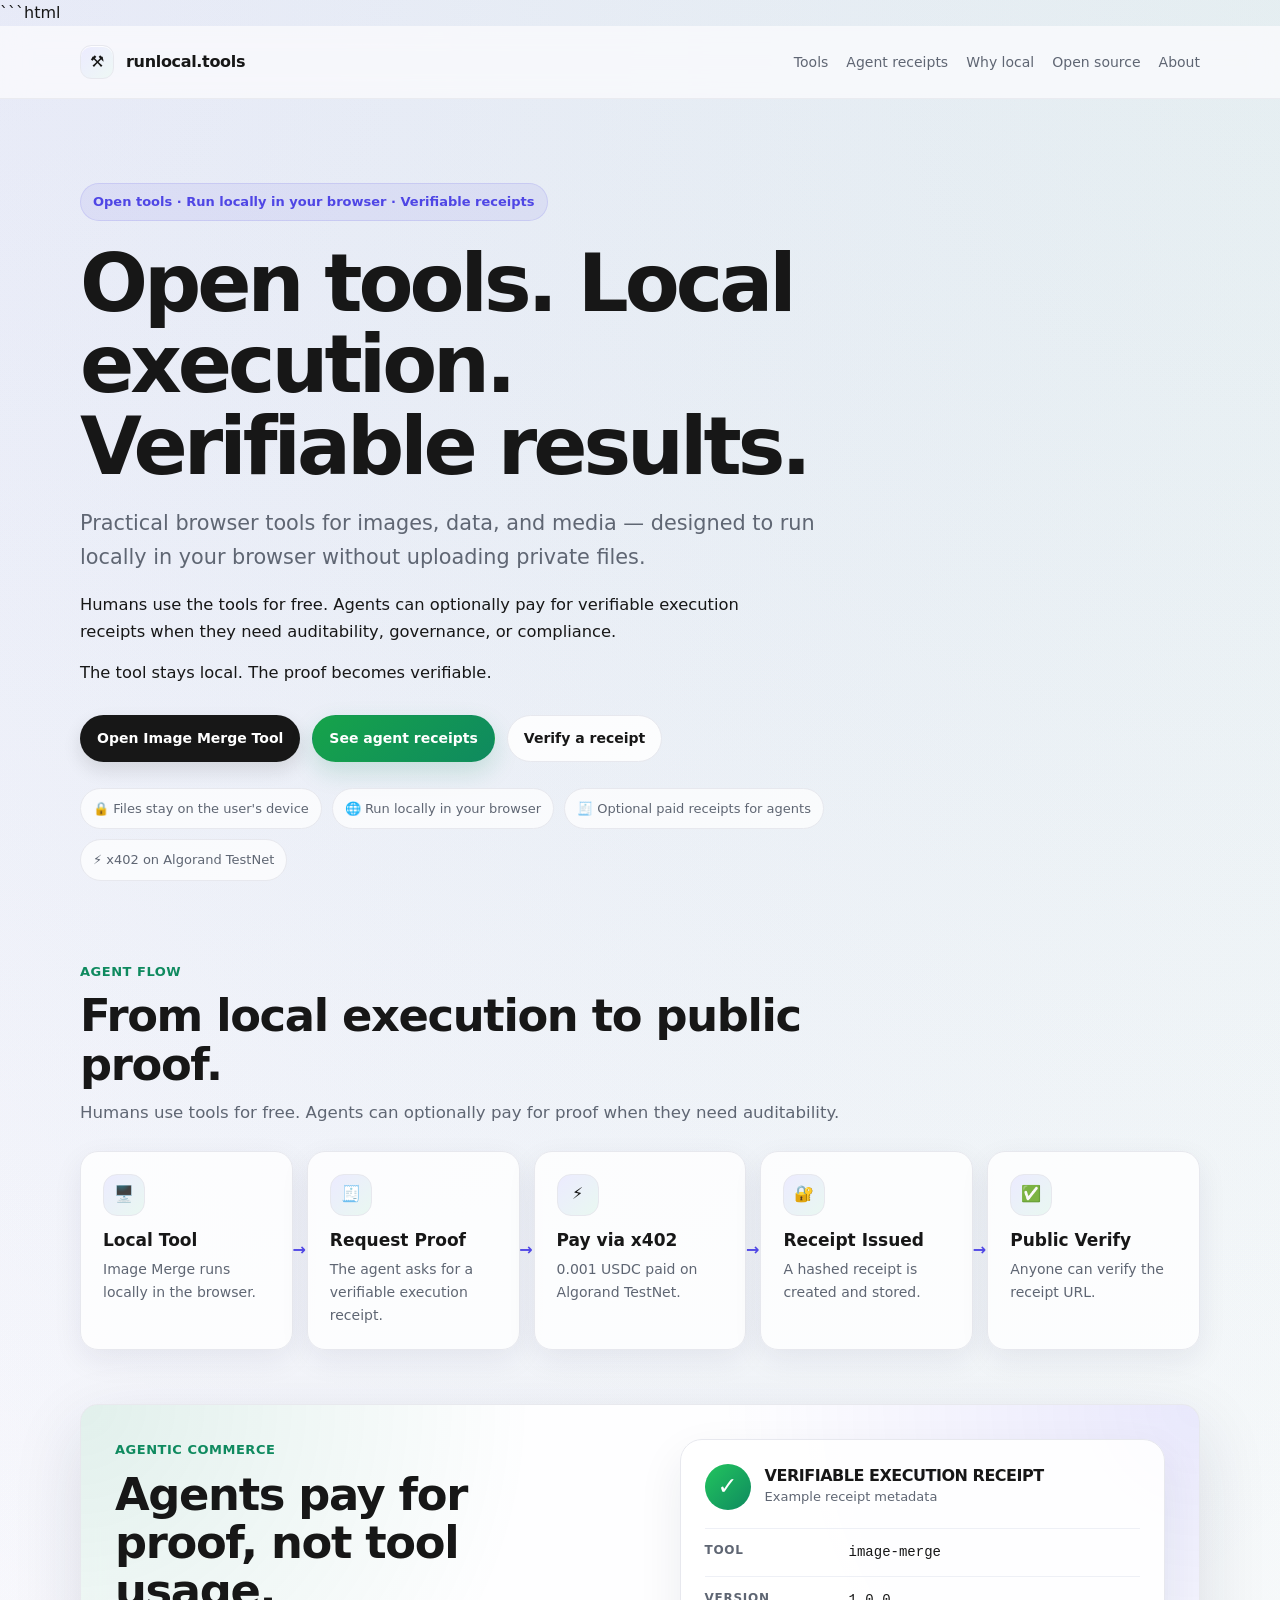
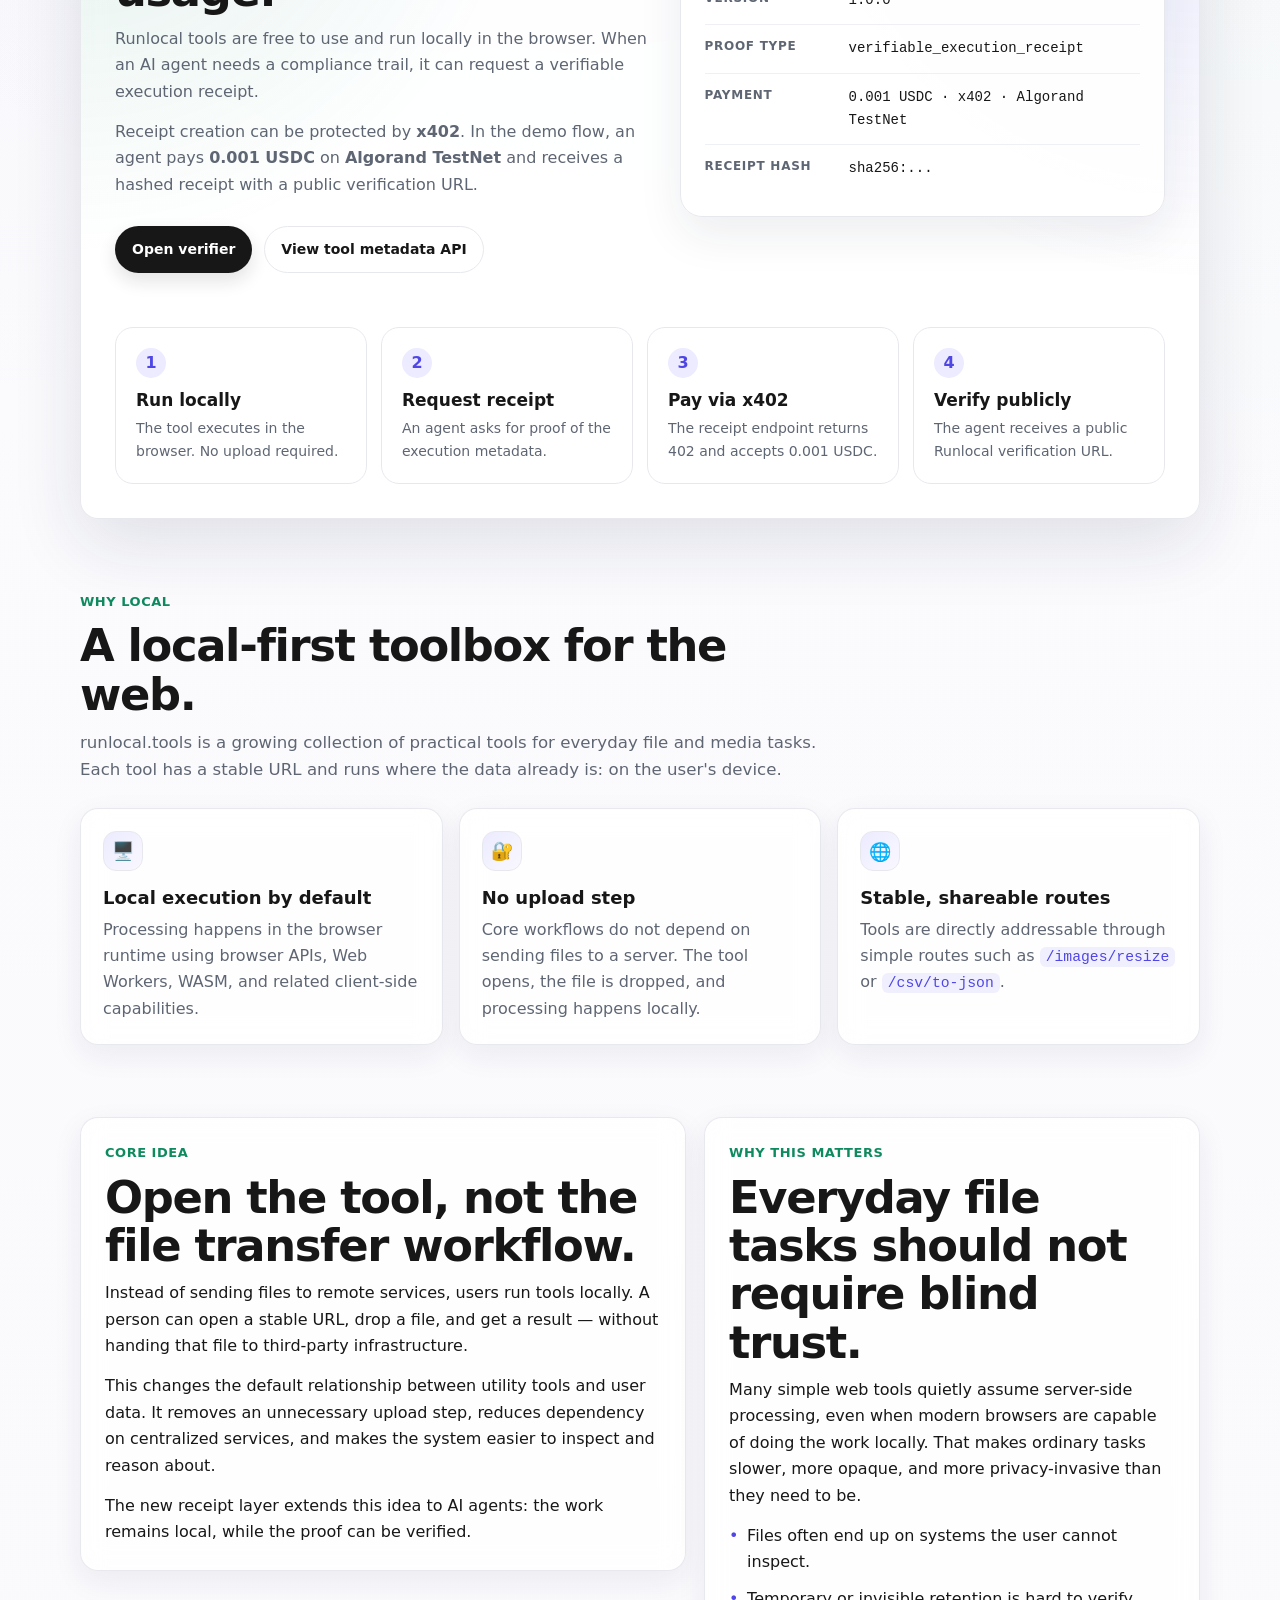
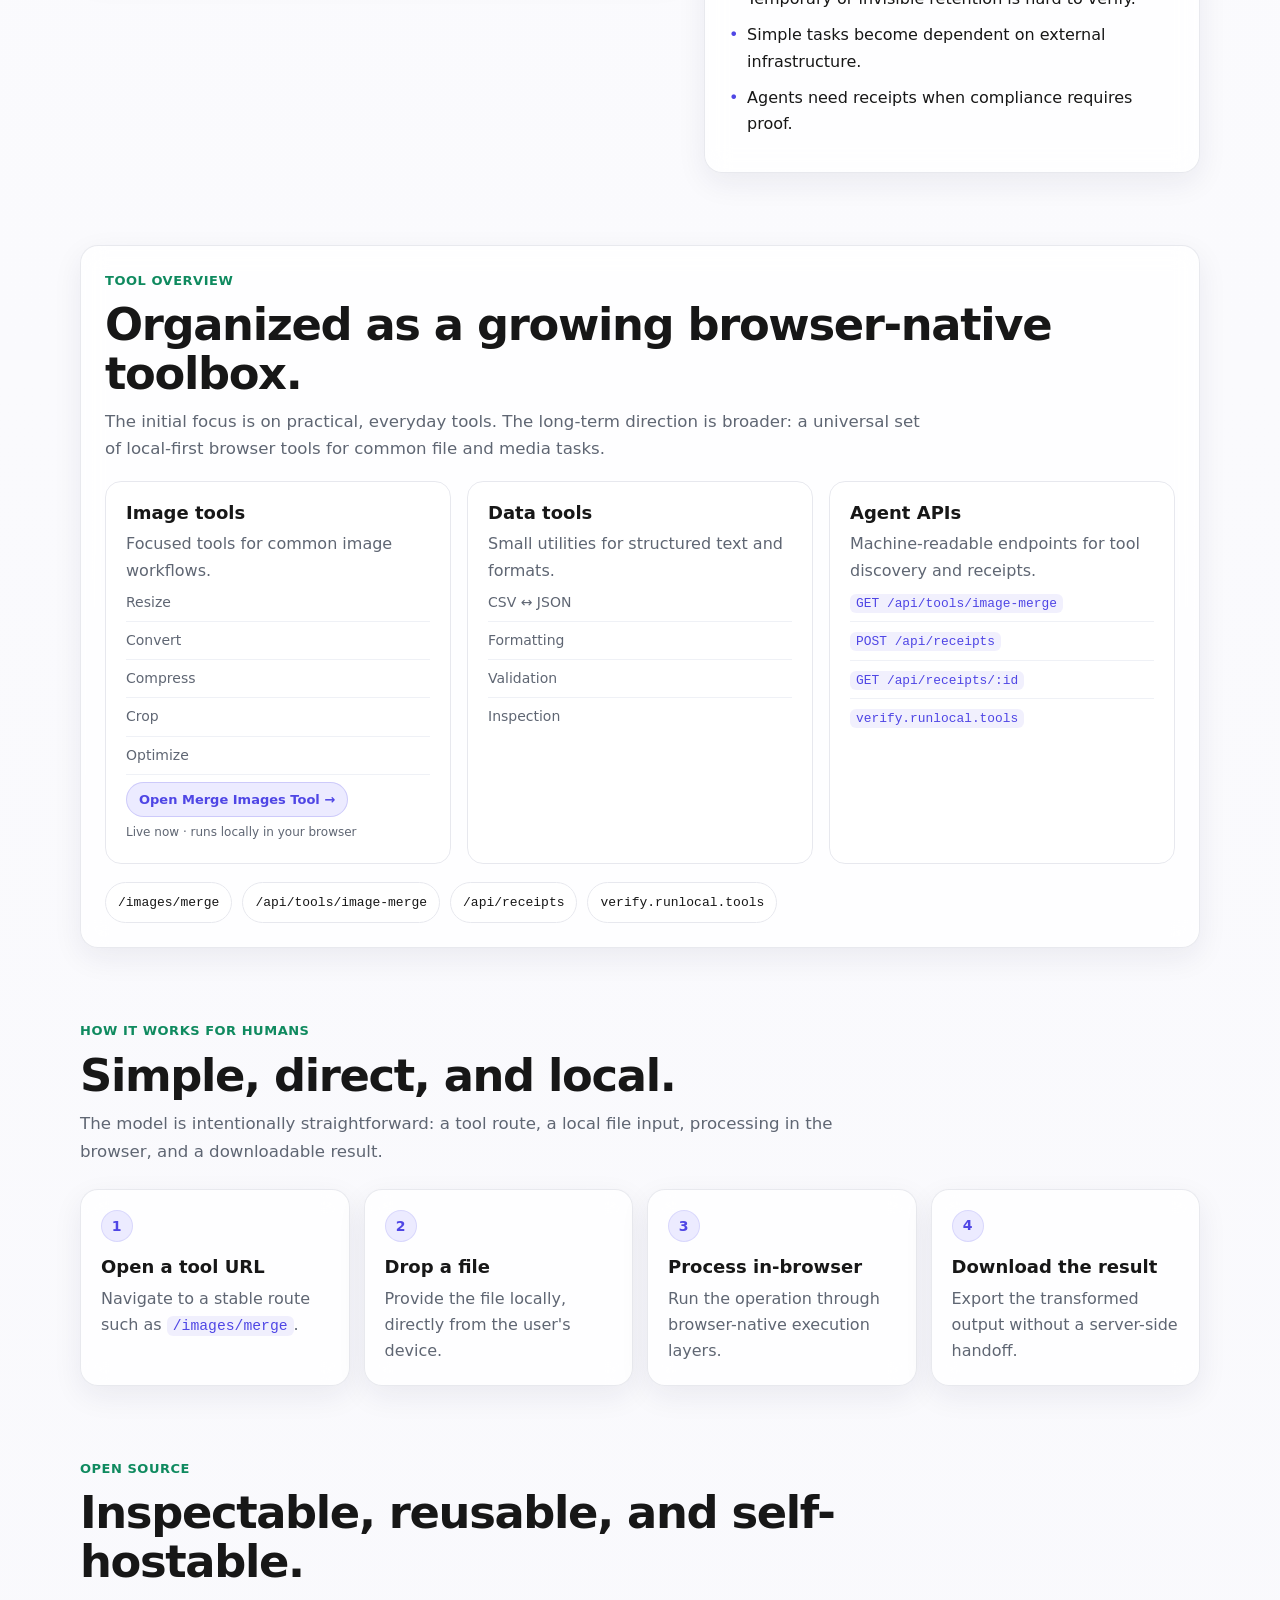
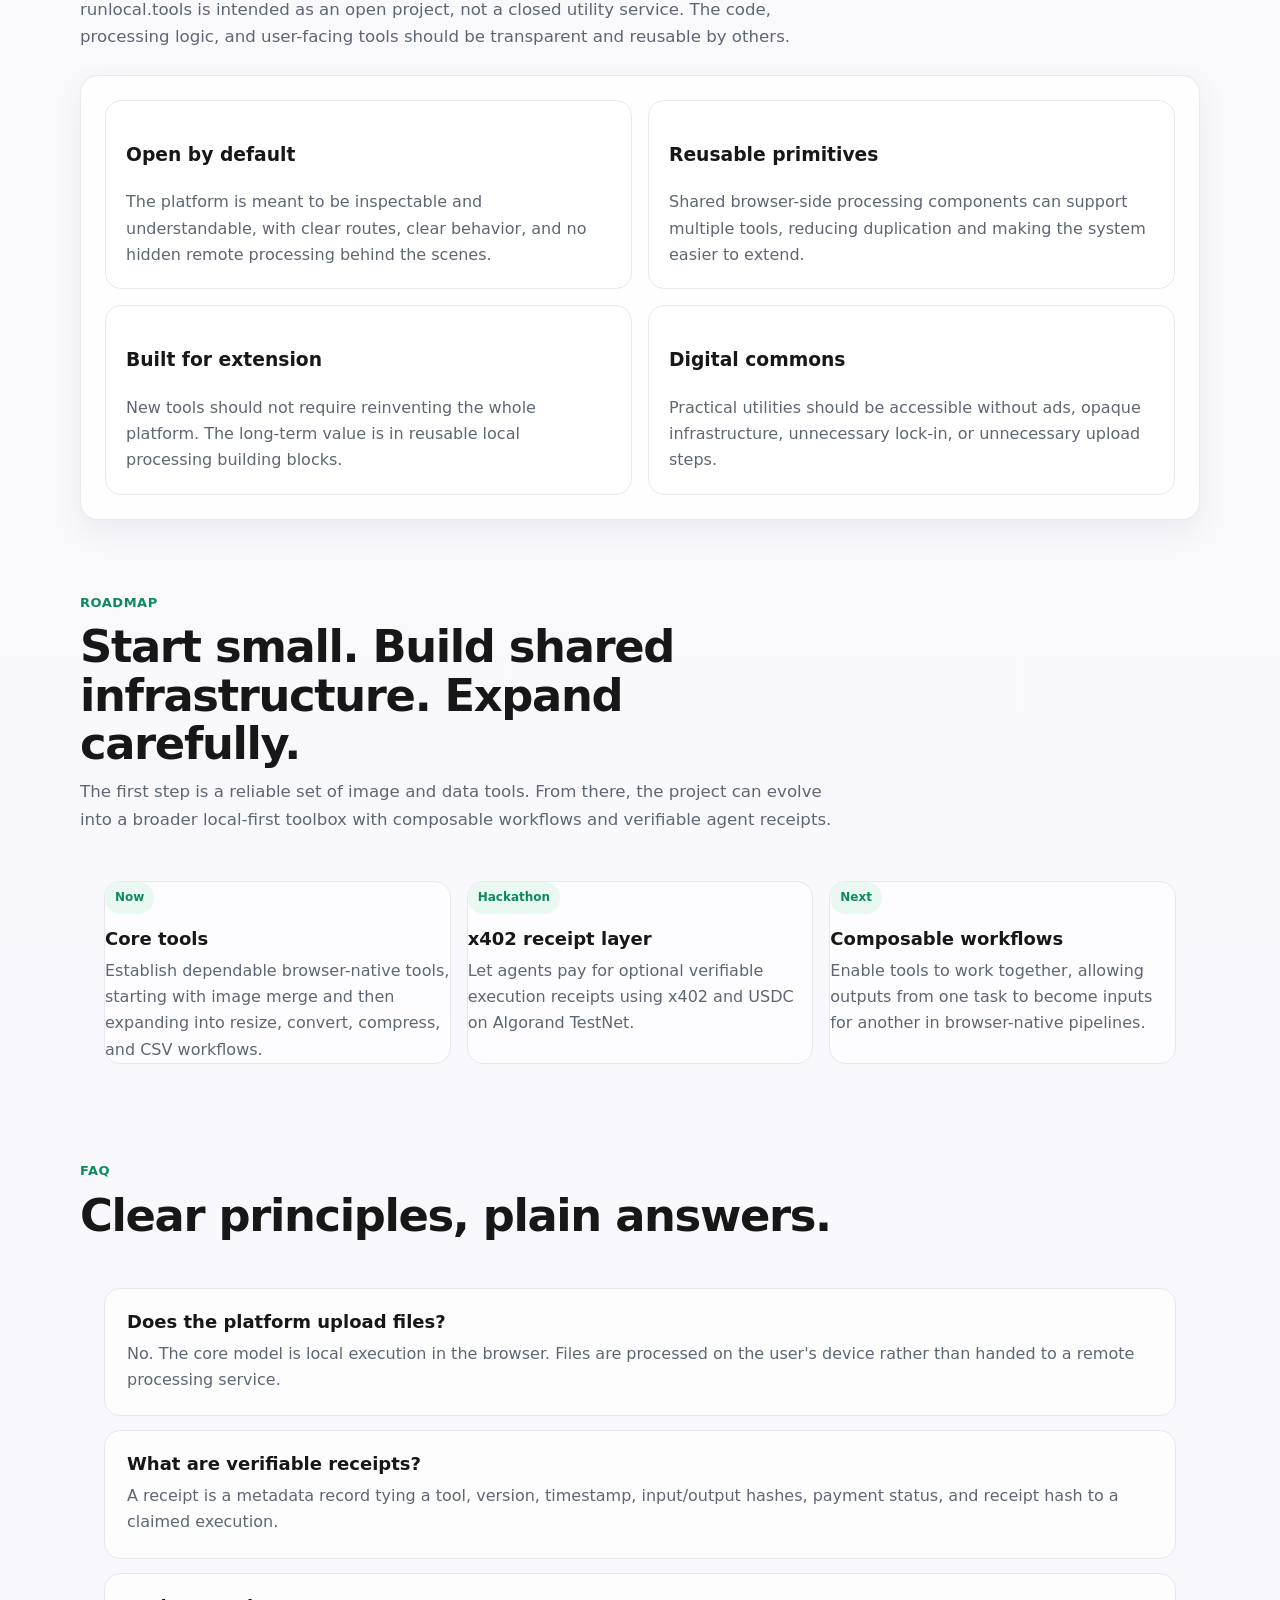
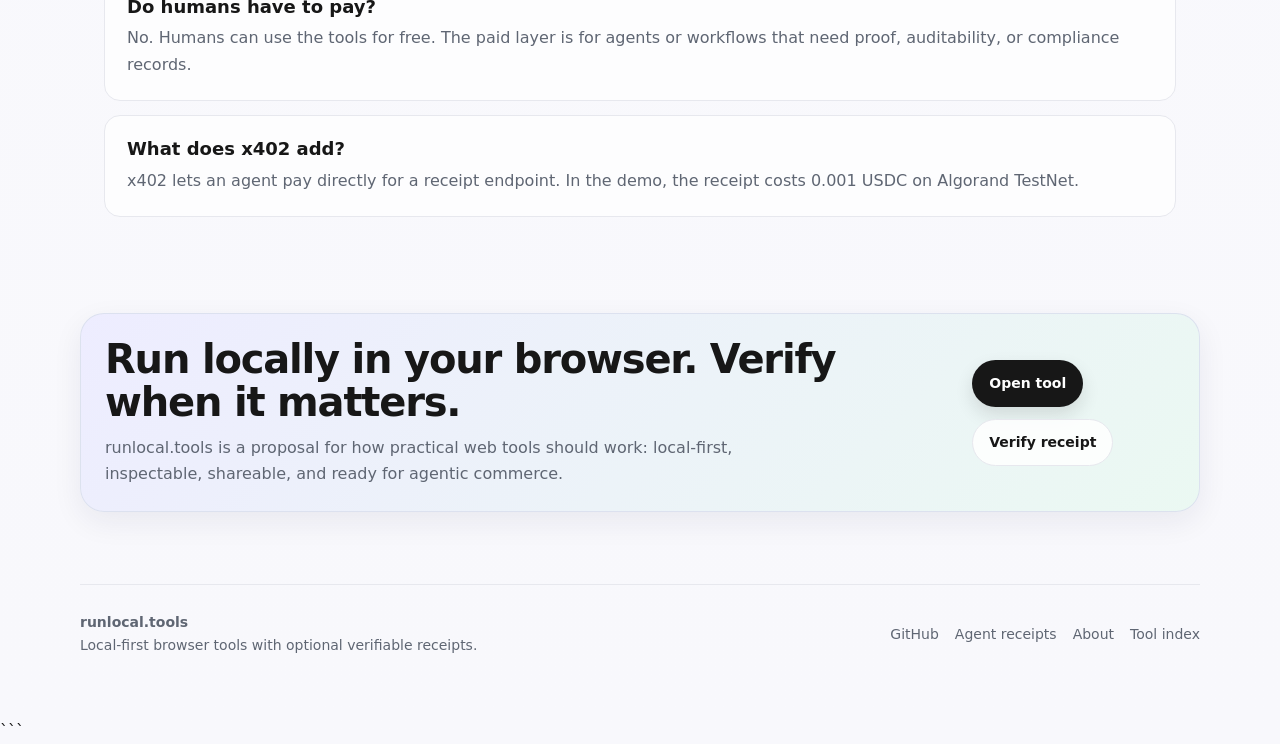
==== index.html @ 90552e76 "Add agent flow diagram" ====
```html
<!DOCTYPE html>
<html lang="en">
<head>
  <meta charset="UTF-8" />
  <meta name="viewport" content="width=device-width, initial-scale=1.0" />

  <title>runlocal.tools — Local tools. Verifiable receipts.</title>

  <meta
    name="description"
    content="runlocal.tools provides open-source browser tools that run locally, with optional verifiable execution receipts for AI agents powered by x402 on Algorand."
  />

  <style>
    :root {
      --bg-soft-2: #eef8f5;
      --surface: rgba(255, 255, 255, 0.82);
      --text: #171717;
      --muted: #5f6673;
      --line: #e7e8ee;
      --line-strong: #d9dce6;
      --accent: #4f46e5;
      --accent-soft: #ecebff;
      --accent-2: #0f8a5f;
      --accent-2-soft: #e9f8f1;
      --green: #16a34a;
      --green-soft: #ecfdf5;
      --purple: #5b3fd6;
      --purple-soft: #f3f0ff;
      --shadow: 0 10px 30px rgba(27, 35, 69, 0.07);
      --shadow-strong: 0 24px 70px rgba(27, 35, 69, 0.12);
      --radius: 18px;
      --max: 1120px;
      --content: 760px;
    }

    * {
      box-sizing: border-box;
    }

    html {
      scroll-behavior: smooth;
    }

    body {
      margin: 0;
      font-family: Inter, system-ui, -apple-system, BlinkMacSystemFont, "Segoe UI", sans-serif;
      color: var(--text);
      background:
        radial-gradient(circle at top left, rgba(79, 70, 229, 0.08), transparent 28%),
        radial-gradient(circle at top right, rgba(15, 138, 95, 0.08), transparent 30%),
        linear-gradient(180deg, #fcfcfe 0%, #f8f8fc 100%);
      line-height: 1.65;
      -webkit-font-smoothing: antialiased;
      text-rendering: optimizeLegibility;
    }

    a {
      color: inherit;
    }

    img {
      max-width: 100%;
      display: block;
    }

    code {
      font-family: ui-monospace, SFMono-Regular, Menlo, Consolas, monospace;
      background: rgba(79, 70, 229, 0.08);
      color: var(--accent);
      border-radius: 6px;
      padding: 2px 6px;
      font-size: 0.92em;
    }

    .container {
      width: min(calc(100% - 40px), var(--max));
      margin: 0 auto;
    }

    .content-width {
      width: min(100%, var(--content));
    }

    .site-header {
      position: sticky;
      top: 0;
      z-index: 50;
      backdrop-filter: blur(14px);
      background: rgba(251, 251, 253, 0.8);
      border-bottom: 1px solid rgba(231, 232, 238, 0.85);
    }

    .header-inner {
      min-height: 72px;
      display: flex;
      align-items: center;
      justify-content: space-between;
      gap: 24px;
    }

    .brand {
      display: inline-flex;
      align-items: center;
      gap: 12px;
      text-decoration: none;
      font-weight: 700;
      letter-spacing: -0.02em;
    }

    .brand-mark {
      width: 34px;
      height: 34px;
      border-radius: 11px;
      background: linear-gradient(135deg, var(--accent-soft), var(--bg-soft-2));
      border: 1px solid var(--line);
      box-shadow: inset 0 1px 0 rgba(255,255,255,0.9);
      display: grid;
      place-items: center;
      font-size: 16px;
    }

    .nav {
      display: flex;
      align-items: center;
      gap: 22px;
    }

    .nav-links {
      display: flex;
      align-items: center;
      gap: 18px;
    }

    .nav-links a {
      color: var(--muted);
      text-decoration: none;
      font-size: 14px;
      transition: color 0.2s ease;
    }

    .nav-links a:hover,
    .nav-links a:focus-visible {
      color: var(--text);
    }

    .button {
      appearance: none;
      border: 1px solid transparent;
      background: transparent;
      color: var(--text);
      border-radius: 999px;
      padding: 11px 16px;
      font: inherit;
      font-size: 14px;
      font-weight: 600;
      text-decoration: none;
      display: inline-flex;
      align-items: center;
      justify-content: center;
      gap: 8px;
      transition:
        transform 0.18s ease,
        background-color 0.18s ease,
        border-color 0.18s ease,
        color 0.18s ease,
        box-shadow 0.18s ease;
      cursor: pointer;
      white-space: nowrap;
    }

    .button:hover,
    .button:focus-visible {
      transform: translateY(-1px);
    }

    .button-primary {
      background: var(--text);
      color: white;
      box-shadow: 0 8px 18px rgba(23, 23, 23, 0.12);
    }

    .button-primary:hover,
    .button-primary:focus-visible {
      background: #262626;
    }

    .button-secondary {
      background: rgba(255,255,255,0.86);
      border-color: var(--line);
      color: var(--text);
    }

    .button-secondary:hover,
    .button-secondary:focus-visible {
      background: white;
      border-color: var(--line-strong);
    }

    .button-accent {
      background: linear-gradient(135deg, var(--green), var(--accent-2));
      color: white;
      box-shadow: 0 10px 24px rgba(15, 138, 95, 0.18);
    }

    .hero {
      padding: 84px 0 44px;
    }

    .eyebrow {
      display: inline-flex;
      align-items: center;
      gap: 8px;
      font-size: 13px;
      font-weight: 600;
      color: var(--accent);
      background: rgba(79, 70, 229, 0.08);
      border: 1px solid rgba(79, 70, 229, 0.12);
      border-radius: 999px;
      padding: 7px 12px;
      margin-bottom: 22px;
    }

    h1 {
      margin: 0 0 18px;
      font-size: clamp(2.7rem, 7vw, 5rem);
      line-height: 1.02;
      letter-spacing: -0.05em;
      max-width: 14ch;
    }

    .hero-lead {
      font-size: clamp(1.05rem, 2.2vw, 1.3rem);
      color: var(--muted);
      max-width: 48rem;
      margin: 0 0 18px;
    }

    .hero-copy {
      font-size: 1.02rem;
      color: var(--text);
      max-width: 44rem;
      margin: 0 0 14px;
    }

    .hero-actions {
      display: flex;
      flex-wrap: wrap;
      gap: 12px;
      margin-top: 28px;
      margin-bottom: 26px;
    }

    .hero-meta {
      display: flex;
      flex-wrap: wrap;
      gap: 10px;
      margin-top: 6px;
    }

    .chip {
      display: inline-flex;
      align-items: center;
      gap: 8px;
      border-radius: 999px;
      border: 1px solid var(--line);
      background: rgba(255,255,255,0.72);
      padding: 9px 12px;
      font-size: 13px;
      color: var(--muted);
    }

    .card {
      border: 1px solid rgba(231, 232, 238, 0.95);
      background: var(--surface);
      backdrop-filter: blur(12px);
      border-radius: var(--radius);
      box-shadow: var(--shadow);
    }

    .section h2,
    .cta-panel h2 {
      letter-spacing: -0.03em;
    }

    .section {
      padding: 36px 0;
    }

    .section-header {
      margin-bottom: 24px;
    }

    .section-kicker {
      display: inline-block;
      font-size: 13px;
      font-weight: 700;
      letter-spacing: 0.04em;
      text-transform: uppercase;
      color: var(--accent-2);
      margin-bottom: 10px;
    }

    .section h2 {
      margin: 0 0 10px;
      font-size: clamp(2rem, 4vw, 2.8rem);
      line-height: 1.08;
    }

    .section-intro {
      margin: 0;
      max-width: 52rem;
      color: var(--muted);
      font-size: 1.04rem;
    }

    .agent-receipts {
      padding-top: 18px;
    }

    .agent-panel {
      padding: 34px;
      background:
        radial-gradient(circle at top left, rgba(15, 138, 95, 0.12), transparent 34%),
        radial-gradient(circle at top right, rgba(79, 70, 229, 0.12), transparent 36%),
        rgba(255,255,255,0.88);
      box-shadow: var(--shadow-strong);
      overflow: hidden;
    }

    .agent-top {
      display: grid;
      grid-template-columns: 1.05fr 0.95fr;
      gap: 28px;
      align-items: start;
    }

    .agent-copy h2 {
      max-width: 12ch;
    }

    .agent-copy p {
      color: var(--muted);
      max-width: 45rem;
      margin: 0 0 14px;
    }

    .proof-card {
      background: rgba(255,255,255,0.9);
      border: 1px solid var(--line);
      border-radius: 22px;
      padding: 24px;
      box-shadow: 0 18px 45px rgba(27,35,69,0.08);
    }

    .proof-status {
      display: flex;
      align-items: center;
      gap: 14px;
      margin-bottom: 18px;
    }

    .proof-check {
      width: 46px;
      height: 46px;
      border-radius: 999px;
      display: grid;
      place-items: center;
      background: linear-gradient(135deg, #22c55e, #0f8a5f);
      color: white;
      font-weight: 900;
      font-size: 24px;
    }

    .proof-title {
      font-weight: 800;
      letter-spacing: -0.03em;
      line-height: 1.15;
    }

    .proof-subtitle {
      color: var(--muted);
      font-size: 13px;
    }

    .proof-row {
      display: grid;
      grid-template-columns: 130px minmax(0, 1fr);
      gap: 14px;
      padding: 12px 0;
      border-top: 1px solid #eef0f6;
      font-size: 14px;
    }

    .proof-label {
      color: var(--muted);
      font-size: 12px;
      text-transform: uppercase;
      letter-spacing: 0.06em;
      font-weight: 800;
    }

    .proof-value {
      font-family: ui-monospace, SFMono-Regular, Menlo, Consolas, monospace;
      overflow-wrap: anywhere;
    }

    .agent-steps {
      display: grid;
      grid-template-columns: repeat(4, minmax(0, 1fr));
      gap: 14px;
      margin-top: 28px;
    }

    .agent-step {
      padding: 20px;
      border: 1px solid var(--line);
      border-radius: 18px;
      background: rgba(255,255,255,0.7);
    }

    .agent-step strong {
      display: inline-grid;
      place-items: center;
      width: 30px;
      height: 30px;
      border-radius: 999px;
      background: var(--accent-soft);
      color: var(--accent);
      margin-bottom: 12px;
    }

    .agent-step h3 {
      margin: 0 0 6px;
      font-size: 17px;
      line-height: 1.2;
    }

    .agent-step p {
      margin: 0;
      color: var(--muted);
      font-size: 14px;
    }

    .principles {
      display: grid;
      grid-template-columns: repeat(3, minmax(0, 1fr));
      gap: 16px;
      margin-top: 22px;
    }

    .principle {
      padding: 22px;
    }

    .principle-icon {
      width: 40px;
      height: 40px;
      border-radius: 13px;
      display: grid;
      place-items: center;
      margin-bottom: 16px;
      font-size: 18px;
      border: 1px solid var(--line);
      background: linear-gradient(135deg, var(--accent-soft), #f9f8ff);
    }

    .principle h3,
    .tool-category h3,
    .roadmap-card h3,
    .faq-item h3,
    .step h3 {
      margin: 0 0 8px;
      font-size: 18px;
      line-height: 1.2;
    }

    .principle p,
    .tool-category p,
    .roadmap-card p,
    .open-source-grid p,
    .faq-item p,
    .step p {
      margin: 0;
      color: var(--muted);
    }

    .two-col {
      display: grid;
      grid-template-columns: 1.1fr 0.9fr;
      gap: 18px;
      align-items: start;
    }

    .editorial-card,
    .tool-directory,
    .open-source-grid,
    .roadmap-grid,
    .faq-grid,
    .cta-panel {
      padding: 24px;
    }

    .editorial-card p:last-child,
    .faq-item p:last-child,
    .roadmap-card p:last-child {
      margin-bottom: 0;
    }

    .editorial-card p {
      margin-top: 0;
      margin-bottom: 14px;
    }

    .plain-list,
    .tool-list,
    .footer-links {
      list-style: none;
      padding: 0;
      margin: 0;
    }

    .plain-list li {
      position: relative;
      padding-left: 18px;
      margin-bottom: 10px;
      color: var(--text);
    }

    .plain-list li::before {
      content: "•";
      position: absolute;
      left: 0;
      color: var(--accent);
    }

    .tool-groups {
      display: grid;
      grid-template-columns: repeat(3, minmax(0, 1fr));
      gap: 16px;
      margin-top: 18px;
    }

    .tool-category {
      padding: 20px;
      border: 1px solid var(--line);
      border-radius: 16px;
      background: rgba(255,255,255,0.6);
    }

    .tool-list li {
      font-size: 14px;
      color: var(--muted);
      padding: 7px 0;
      border-bottom: 1px solid #eff1f6;
    }

    .tool-list-link-item {
      align-items: flex-start;
      display: flex;
      flex-direction: column;
      gap: 6px;
    }

    .tool-link {
      background: var(--accent-soft);
      border: 1px solid rgba(79, 70, 229, 0.2);
      border-radius: 999px;
      color: var(--accent);
      display: inline-flex;
      font-size: 13px;
      font-weight: 700;
      padding: 6px 12px;
      text-decoration: none;
      transition:
        background-color 0.18s ease,
        border-color 0.18s ease,
        transform 0.18s ease;
    }

    .tool-link:hover,
    .tool-link:focus-visible {
      background: #e2e0ff;
      border-color: rgba(79, 70, 229, 0.32);
      transform: translateY(-1px);
    }

    .tool-link-meta {
      color: var(--muted);
      font-size: 12px;
    }

    .tool-list li:last-child {
      border-bottom: 0;
      padding-bottom: 0;
    }

    .tool-route-strip {
      margin-top: 18px;
      display: flex;
      flex-wrap: wrap;
      gap: 10px;
    }

    .route-pill {
      border-radius: 999px;
      background: rgba(255,255,255,0.85);
      border: 1px solid var(--line);
      padding: 9px 12px;
      font-size: 13px;
      color: var(--text);
      font-family: ui-monospace, SFMono-Regular, Menlo, Consolas, monospace;
    }

    .steps {
      display: grid;
      grid-template-columns: repeat(4, minmax(0, 1fr));
      gap: 14px;
      margin-top: 18px;
    }

    .step {
      padding: 20px;
    }

    .step-number {
      width: 32px;
      height: 32px;
      border-radius: 999px;
      display: grid;
      place-items: center;
      font-weight: 700;
      font-size: 14px;
      margin-bottom: 14px;
      background: var(--accent-soft);
      color: var(--accent);
      border: 1px solid rgba(79, 70, 229, 0.12);
    }

    .open-source-grid {
      display: grid;
      grid-template-columns: repeat(2, minmax(0, 1fr));
      gap: 16px;
    }

    .open-source-block {
      border: 1px solid var(--line);
      border-radius: 16px;
      padding: 20px;
      background: rgba(255,255,255,0.7);
    }

    .roadmap-grid {
      display: grid;
      grid-template-columns: repeat(3, minmax(0, 1fr));
      gap: 16px;
    }

    .roadmap-card {
      border: 1px solid var(--line);
      border-radius: 16px;
      background: rgba(255,255,255,0.68);
    }

    .roadmap-tag {
      display: inline-block;
      font-size: 12px;
      font-weight: 700;
      color: var(--accent-2);
      background: var(--accent-2-soft);
      border-radius: 999px;
      padding: 6px 10px;
      margin-bottom: 14px;
    }

    .faq-grid {
      display: grid;
      gap: 14px;
    }

    .faq-item {
      border: 1px solid var(--line);
      border-radius: 16px;
      padding: 22px;
      background: rgba(255,255,255,0.72);
    }

    .cta-panel {
      display: flex;
      align-items: center;
      justify-content: space-between;
      gap: 24px;
      background:
        linear-gradient(135deg, rgba(236,235,255,0.92), rgba(233,248,241,0.92));
      border: 1px solid rgba(220, 225, 239, 0.95);
      border-radius: 24px;
      box-shadow: var(--shadow);
    }

    .cta-panel h2 {
      margin: 0 0 10px;
      font-size: clamp(1.8rem, 4vw, 2.5rem);
      line-height: 1.08;
    }

    .cta-panel p {
      margin: 0;
      color: var(--muted);
      max-width: 42rem;
    }

    .site-footer {
      padding: 36px 0 60px;
      color: var(--muted);
    }

    .footer-inner {
      padding-top: 26px;
      border-top: 1px solid var(--line);
      display: flex;
      flex-wrap: wrap;
      align-items: center;
      justify-content: space-between;
      gap: 18px;
    }

    .footer-copy {
      font-size: 14px;
    }

    .footer-links {
      display: flex;
      flex-wrap: wrap;
      gap: 16px;
    }

    .footer-links a {
      font-size: 14px;
      color: var(--muted);
      text-decoration: none;
    }

    .footer-links a:hover,
    .footer-links a:focus-visible {
      color: var(--text);
    }

    .mobile-nav-toggle {
      display: none;
      border: 1px solid var(--line);
      background: rgba(255,255,255,0.82);
      border-radius: 12px;
      padding: 9px 11px;
      font: inherit;
      cursor: pointer;
    }

    @media (max-width: 980px) {
      .two-col,
      .principles,
      .tool-groups,
      .steps,
      .roadmap-grid,
      .open-source-grid,
      .agent-top,
      .agent-steps {
        grid-template-columns: 1fr;
      }

      .cta-panel {
        flex-direction: column;
        align-items: flex-start;
      }

      .agent-panel {
        padding: 26px;
      }
    }

    .flow-grid {
  display: grid;
  grid-template-columns: repeat(5, minmax(0, 1fr));
  gap: 14px;
  margin-top: 24px;
}

.flow-card {
  position: relative;
  padding: 22px;
  border: 1px solid var(--line);
  border-radius: 18px;
  background: rgba(255,255,255,0.82);
  box-shadow: var(--shadow);
}

.flow-card:not(:last-child)::after {
  content: "→";
  position: absolute;
  right: -14px;
  top: 50%;
  transform: translateY(-50%);
  color: var(--accent);
  font-weight: 900;
  z-index: 2;
}

.flow-icon {
  width: 42px;
  height: 42px;
  border-radius: 14px;
  display: grid;
  place-items: center;
  margin-bottom: 14px;
  background: linear-gradient(135deg, var(--accent-soft), var(--accent-2-soft));
  border: 1px solid var(--line);
}

.flow-card h3 {
  margin: 0 0 8px;
  font-size: 17px;
  line-height: 1.2;
}

.flow-card p {
  margin: 0;
  color: var(--muted);
  font-size: 14px;
}

@media (max-width: 980px) {
  .flow-grid {
    grid-template-columns: 1fr;
  }

  .flow-card:not(:last-child)::after {
    content: "↓";
    right: auto;
    left: 50%;
    top: auto;
    bottom: -18px;
    transform: translateX(-50%);
  }
}

    @media (max-width: 760px) {
      .header-inner {
        min-height: 64px;
      }

      .mobile-nav-toggle {
        display: inline-flex;
        align-items: center;
        justify-content: center;
      }

      .nav {
        position: relative;
      }

      .nav-links {
        position: absolute;
        top: calc(100% + 12px);
        right: 0;
        min-width: 220px;
        padding: 14px;
        background: rgba(255,255,255,0.96);
        border: 1px solid var(--line);
        border-radius: 16px;
        box-shadow: var(--shadow);
        display: none;
        flex-direction: column;
        align-items: flex-start;
        gap: 12px;
      }

      .nav-links.open {
        display: flex;
      }

      .nav .button {
        display: none;
      }

      .hero {
        padding-top: 56px;
      }

      .editorial-card,
      .tool-directory,
      .open-source-grid,
      .roadmap-grid,
      .faq-grid,
      .cta-panel {
        padding: 20px;
      }

      .container {
        width: min(calc(100% - 28px), var(--max));
      }

      .proof-row {
        grid-template-columns: 1fr;
        gap: 4px;
      }
    }

    @media (prefers-reduced-motion: reduce) {
      html {
        scroll-behavior: auto;
      }

      *,
      *::before,
      *::after {
        animation: none !important;
        transition: none !important;
      }
    }
  </style>
</head>

<body>
  <header class="site-header">
    <div class="container header-inner">
      <a class="brand" href="#top" aria-label="runlocal.tools home">
        <span class="brand-mark">⚒️</span>
        <span>runlocal.tools</span>
      </a>

      <nav class="nav" aria-label="Primary">
        <button class="mobile-nav-toggle" id="navToggle" aria-expanded="false" aria-controls="navLinks">
          ☰
        </button>

        <div class="nav-links" id="navLinks">
          <a href="#tools">Tools</a>
          <a href="#agent-receipts">Agent receipts</a>
          <a href="#why-local">Why local</a>
          <a href="#open-source">Open source</a>
          <a href="#about">About</a>
        </div>
      </nav>
    </div>
  </header>

  <main id="top">
    <section class="hero">
      <div class="container">
        <div class="content-width">
          <div class="eyebrow">Open tools · Run locally in your browser · Verifiable receipts</div>

          <h1>Open tools. Local execution. Verifiable results.</h1>

          <p class="hero-lead">
            Practical browser tools for images, data, and media — designed to run locally in your browser without uploading private files.
          </p>

          <p class="hero-copy">
            Humans use the tools for free. Agents can optionally pay for verifiable execution receipts when they need auditability, governance, or compliance.
          </p>

          <p class="hero-copy">
            The tool stays local. The proof becomes verifiable.
          </p>

          <div class="hero-actions">
            <a class="button button-primary" href="/images/merge/index.html">Open Image Merge Tool</a>
            <a class="button button-accent" href="#agent-receipts">See agent receipts</a>
            <a class="button button-secondary" href="https://verify.runlocal.tools">Verify a receipt</a>
          </div>

          <div class="hero-meta" aria-label="Project highlights">
            <div class="chip">🔒 Files stay on the user's device</div>
            <div class="chip">🌐 Run locally in your browser</div>
            <div class="chip">🧾 Optional paid receipts for agents</div>
            <div class="chip">⚡ x402 on Algorand TestNet</div>
          </div>
        </div>
      </div>
    </section>

    <section class="section" id="agent-flow">
  <div class="container">
    <div class="section-header content-width">
      <div class="section-kicker">Agent flow</div>
      <h2>From local execution to public proof.</h2>
      <p class="section-intro">
        Humans use tools for free. Agents can optionally pay for proof when they need auditability.
      </p>
    </div>

    <div class="flow-grid">
      <div class="flow-card">
        <div class="flow-icon">🖥️</div>
        <h3>Local Tool</h3>
        <p>Image Merge runs locally in the browser.</p>
      </div>

      <div class="flow-card">
        <div class="flow-icon">🧾</div>
        <h3>Request Proof</h3>
        <p>The agent asks for a verifiable execution receipt.</p>
      </div>

      <div class="flow-card">
        <div class="flow-icon">⚡</div>
        <h3>Pay via x402</h3>
        <p>0.001 USDC paid on Algorand TestNet.</p>
      </div>

      <div class="flow-card">
        <div class="flow-icon">🔐</div>
        <h3>Receipt Issued</h3>
        <p>A hashed receipt is created and stored.</p>
      </div>

      <div class="flow-card">
        <div class="flow-icon">✅</div>
        <h3>Public Verify</h3>
        <p>Anyone can verify the receipt URL.</p>
      </div>
    </div>
  </div>
</section>

    <section class="section agent-receipts" id="agent-receipts">
      <div class="container">
        <div class="card agent-panel">
          <div class="agent-top">
            <div class="agent-copy">
              <div class="section-kicker">Agentic commerce</div>
              <h2>Agents pay for proof, not tool usage.</h2>

              <p>
                Runlocal tools are free to use and run locally in the browser. When an AI agent needs a compliance trail, it can request a verifiable execution receipt.
              </p>

              <p>
                Receipt creation can be protected by <strong>x402</strong>. In the demo flow, an agent pays <strong>0.001 USDC</strong> on <strong>Algorand TestNet</strong> and receives a hashed receipt with a public verification URL.
              </p>

              <div class="hero-actions">
                <a class="button button-primary" href="https://verify.runlocal.tools">Open verifier</a>
                <a class="button button-secondary" href="/api/tools/image-merge">View tool metadata API</a>
              </div>
            </div>

            <div class="proof-card">
              <div class="proof-status">
                <div class="proof-check">✓</div>
                <div>
                  <div class="proof-title">VERIFIABLE EXECUTION RECEIPT</div>
                  <div class="proof-subtitle">Example receipt metadata</div>
                </div>
              </div>

              <div class="proof-row">
                <div class="proof-label">Tool</div>
                <div class="proof-value">image-merge</div>
              </div>

              <div class="proof-row">
                <div class="proof-label">Version</div>
                <div class="proof-value">1.0.0</div>
              </div>

              <div class="proof-row">
                <div class="proof-label">Proof type</div>
                <div class="proof-value">verifiable_execution_receipt</div>
              </div>

              <div class="proof-row">
                <div class="proof-label">Payment</div>
                <div class="proof-value">0.001 USDC · x402 · Algorand TestNet</div>
              </div>

              <div class="proof-row">
                <div class="proof-label">Receipt hash</div>
                <div class="proof-value">sha256:...</div>
              </div>
            </div>
          </div>

          <div class="agent-steps">
            <div class="agent-step">
              <strong>1</strong>
              <h3>Run locally</h3>
              <p>The tool executes in the browser. No upload required.</p>
            </div>

            <div class="agent-step">
              <strong>2</strong>
              <h3>Request receipt</h3>
              <p>An agent asks for proof of the execution metadata.</p>
            </div>

            <div class="agent-step">
              <strong>3</strong>
              <h3>Pay via x402</h3>
              <p>The receipt endpoint returns 402 and accepts 0.001 USDC.</p>
            </div>

            <div class="agent-step">
              <strong>4</strong>
              <h3>Verify publicly</h3>
              <p>The agent receives a public Runlocal verification URL.</p>
            </div>
          </div>
        </div>
      </div>
    </section>

    <section class="section" id="why-local">
      <div class="container">
        <div class="section-header content-width">
          <div class="section-kicker">Why local</div>
          <h2>A local-first toolbox for the web.</h2>
          <p class="section-intro">
            runlocal.tools is a growing collection of practical tools for everyday file and media tasks. Each tool has a stable URL and runs where the data already is: on the user's device.
          </p>
        </div>

        <div class="principles">
          <div class="card principle">
            <div class="principle-icon">🖥️</div>
            <h3>Local execution by default</h3>
            <p>
              Processing happens in the browser runtime using browser APIs, Web Workers, WASM, and related client-side capabilities.
            </p>
          </div>

          <div class="card principle">
            <div class="principle-icon">🔐</div>
            <h3>No upload step</h3>
            <p>
              Core workflows do not depend on sending files to a server. The tool opens, the file is dropped, and processing happens locally.
            </p>
          </div>

          <div class="card principle">
            <div class="principle-icon">🌐</div>
            <h3>Stable, shareable routes</h3>
            <p>
              Tools are directly addressable through simple routes such as <code>/images/resize</code> or <code>/csv/to-json</code>.
            </p>
          </div>
        </div>
      </div>
    </section>

    <section class="section" id="about">
      <div class="container two-col">
        <div class="card editorial-card">
          <div class="section-kicker">Core idea</div>
          <h2>Open the tool, not the file transfer workflow.</h2>
          <p>
            Instead of sending files to remote services, users run tools locally. A person can open a stable URL, drop a file, and get a result — without handing that file to third-party infrastructure.
          </p>
          <p>
            This changes the default relationship between utility tools and user data. It removes an unnecessary upload step, reduces dependency on centralized services, and makes the system easier to inspect and reason about.
          </p>
          <p>
            The new receipt layer extends this idea to AI agents: the work remains local, while the proof can be verified.
          </p>
        </div>

        <div class="card editorial-card">
          <div class="section-kicker">Why this matters</div>
          <h2>Everyday file tasks should not require blind trust.</h2>
          <p>
            Many simple web tools quietly assume server-side processing, even when modern browsers are capable of doing the work locally. That makes ordinary tasks slower, more opaque, and more privacy-invasive than they need to be.
          </p>
          <ul class="plain-list">
            <li>Files often end up on systems the user cannot inspect.</li>
            <li>Temporary or invisible retention is hard to verify.</li>
            <li>Simple tasks become dependent on external infrastructure.</li>
            <li>Agents need receipts when compliance requires proof.</li>
          </ul>
        </div>
      </div>
    </section>

    <section class="section" id="tools">
      <div class="container">
        <div class="card tool-directory">
          <div class="section-kicker">Tool overview</div>
          <h2>Organized as a growing browser-native toolbox.</h2>
          <p class="section-intro">
            The initial focus is on practical, everyday tools. The long-term direction is broader: a universal set of local-first browser tools for common file and media tasks.
          </p>

          <div class="tool-groups">
            <div class="tool-category">
              <h3>Image tools</h3>
              <p>Focused tools for common image workflows.</p>
              <ul class="tool-list">
                <li>Resize</li>
                <li>Convert</li>
                <li>Compress</li>
                <li>Crop</li>
                <li>Optimize</li>
                <li class="tool-list-link-item">
                  <a class="tool-link" href="/images/merge/index.html">Open Merge Images Tool →</a>
                  <span class="tool-link-meta">Live now · runs locally in your browser</span>
                </li>
              </ul>
            </div>

            <div class="tool-category">
              <h3>Data tools</h3>
              <p>Small utilities for structured text and formats.</p>
              <ul class="tool-list">
                <li>CSV ↔ JSON</li>
                <li>Formatting</li>
                <li>Validation</li>
                <li>Inspection</li>
              </ul>
            </div>

            <div class="tool-category">
              <h3>Agent APIs</h3>
              <p>Machine-readable endpoints for tool discovery and receipts.</p>
              <ul class="tool-list">
                <li><code>GET /api/tools/image-merge</code></li>
                <li><code>POST /api/receipts</code></li>
                <li><code>GET /api/receipts/:id</code></li>
                <li><code>verify.runlocal.tools</code></li>
              </ul>
            </div>
          </div>

          <div class="tool-route-strip" aria-label="Example tool routes">
            <span class="route-pill">/images/merge</span>
            <span class="route-pill">/api/tools/image-merge</span>
            <span class="route-pill">/api/receipts</span>
            <span class="route-pill">verify.runlocal.tools</span>
          </div>
        </div>
      </div>
    </section>

    <section class="section">
      <div class="container">
        <div class="section-header content-width">
          <div class="section-kicker">How it works for humans</div>
          <h2>Simple, direct, and local.</h2>
          <p class="section-intro">
            The model is intentionally straightforward: a tool route, a local file input, processing in the browser, and a downloadable result.
          </p>
        </div>

        <div class="steps">
          <div class="card step">
            <div class="step-number">1</div>
            <h3>Open a tool URL</h3>
            <p>Navigate to a stable route such as <code>/images/merge</code>.</p>
          </div>

          <div class="card step">
            <div class="step-number">2</div>
            <h3>Drop a file</h3>
            <p>Provide the file locally, directly from the user's device.</p>
          </div>

          <div class="card step">
            <div class="step-number">3</div>
            <h3>Process in-browser</h3>
            <p>Run the operation through browser-native execution layers.</p>
          </div>

          <div class="card step">
            <div class="step-number">4</div>
            <h3>Download the result</h3>
            <p>Export the transformed output without a server-side handoff.</p>
          </div>
        </div>
      </div>
    </section>

    <section class="section" id="open-source">
      <div class="container">
        <div class="section-header content-width">
          <div class="section-kicker">Open source</div>
          <h2>Inspectable, reusable, and self-hostable.</h2>
          <p class="section-intro">
            runlocal.tools is intended as an open project, not a closed utility service. The code, processing logic, and user-facing tools should be transparent and reusable by others.
          </p>
        </div>

        <div class="card open-source-grid">
          <div class="open-source-block">
            <h3>Open by default</h3>
            <p>
              The platform is meant to be inspectable and understandable, with clear routes, clear behavior, and no hidden remote processing behind the scenes.
            </p>
          </div>

          <div class="open-source-block">
            <h3>Reusable primitives</h3>
            <p>
              Shared browser-side processing components can support multiple tools, reducing duplication and making the system easier to extend.
            </p>
          </div>

          <div class="open-source-block">
            <h3>Built for extension</h3>
            <p>
              New tools should not require reinventing the whole platform. The long-term value is in reusable local processing building blocks.
            </p>
          </div>

          <div class="open-source-block">
            <h3>Digital commons</h3>
            <p>
              Practical utilities should be accessible without ads, opaque infrastructure, unnecessary lock-in, or unnecessary upload steps.
            </p>
          </div>
        </div>
      </div>
    </section>

    <section class="section">
      <div class="container">
        <div class="section-header content-width">
          <div class="section-kicker">Roadmap</div>
          <h2>Start small. Build shared infrastructure. Expand carefully.</h2>
          <p class="section-intro">
            The first step is a reliable set of image and data tools. From there, the project can evolve into a broader local-first toolbox with composable workflows and verifiable agent receipts.
          </p>
        </div>

        <div class="roadmap-grid">
          <div class="roadmap-card">
            <div class="roadmap-tag">Now</div>
            <h3>Core tools</h3>
            <p>
              Establish dependable browser-native tools, starting with image merge and then expanding into resize, convert, compress, and CSV workflows.
            </p>
          </div>

          <div class="roadmap-card">
            <div class="roadmap-tag">Hackathon</div>
            <h3>x402 receipt layer</h3>
            <p>
              Let agents pay for optional verifiable execution receipts using x402 and USDC on Algorand TestNet.
            </p>
          </div>

          <div class="roadmap-card">
            <div class="roadmap-tag">Next</div>
            <h3>Composable workflows</h3>
            <p>
              Enable tools to work together, allowing outputs from one task to become inputs for another in browser-native pipelines.
            </p>
          </div>
        </div>
      </div>
    </section>

    <section class="section faq">
      <div class="container">
        <div class="section-header content-width">
          <div class="section-kicker">FAQ</div>
          <h2>Clear principles, plain answers.</h2>
        </div>

        <div class="faq-grid">
          <div class="faq-item">
            <h3>Does the platform upload files?</h3>
            <p>
              No. The core model is local execution in the browser. Files are processed on the user's device rather than handed to a remote processing service.
            </p>
          </div>

          <div class="faq-item">
            <h3>What are verifiable receipts?</h3>
            <p>
              A receipt is a metadata record tying a tool, version, timestamp, input/output hashes, payment status, and receipt hash to a claimed execution.
            </p>
          </div>

          <div class="faq-item">
            <h3>Do humans have to pay?</h3>
            <p>
              No. Humans can use the tools for free. The paid layer is for agents or workflows that need proof, auditability, or compliance records.
            </p>
          </div>

          <div class="faq-item">
            <h3>What does x402 add?</h3>
            <p>
              x402 lets an agent pay directly for a receipt endpoint. In the demo, the receipt costs 0.001 USDC on Algorand TestNet.
            </p>
          </div>
        </div>
      </div>
    </section>

    <section class="section">
      <div class="container">
        <div class="cta-panel">
          <div>
            <h2>Run locally in your browser. Verify when it matters.</h2>
            <p>
              runlocal.tools is a proposal for how practical web tools should work: local-first, inspectable, shareable, and ready for agentic commerce.
            </p>
          </div>

          <div style="display:flex; gap:12px; flex-wrap:wrap;">
            <a class="button button-primary" href="/images/merge/index.html">Open tool</a>
            <a class="button button-secondary" href="https://verify.runlocal.tools">Verify receipt</a>
          </div>
        </div>
      </div>
    </section>
  </main>

  <footer class="site-footer">
    <div class="container footer-inner">
      <div class="footer-copy">
        <strong>runlocal.tools</strong><br />
        Local-first browser tools with optional verifiable receipts.
      </div>

      <ul class="footer-links">
        <li><a href="https://github.com/panndabea/runlocal.tools">GitHub</a></li>
        <li><a href="#agent-receipts">Agent receipts</a></li>
        <li><a href="#about">About</a></li>
        <li><a href="#tools">Tool index</a></li>
      </ul>
    </div>
  </footer>

  <script>
    const navToggle = document.getElementById("navToggle");
    const navLinks = document.getElementById("navLinks");

    if (navToggle && navLinks) {
      navToggle.addEventListener("click", () => {
        const isOpen = navLinks.classList.toggle("open");
        navToggle.setAttribute("aria-expanded", String(isOpen));
      });

      navLinks.querySelectorAll("a").forEach((link) => {
        link.addEventListener("click", () => {
          navLinks.classList.remove("open");
          navToggle.setAttribute("aria-expanded", "false");
        });
      });
    }
  </script>
</body>
</html>
```
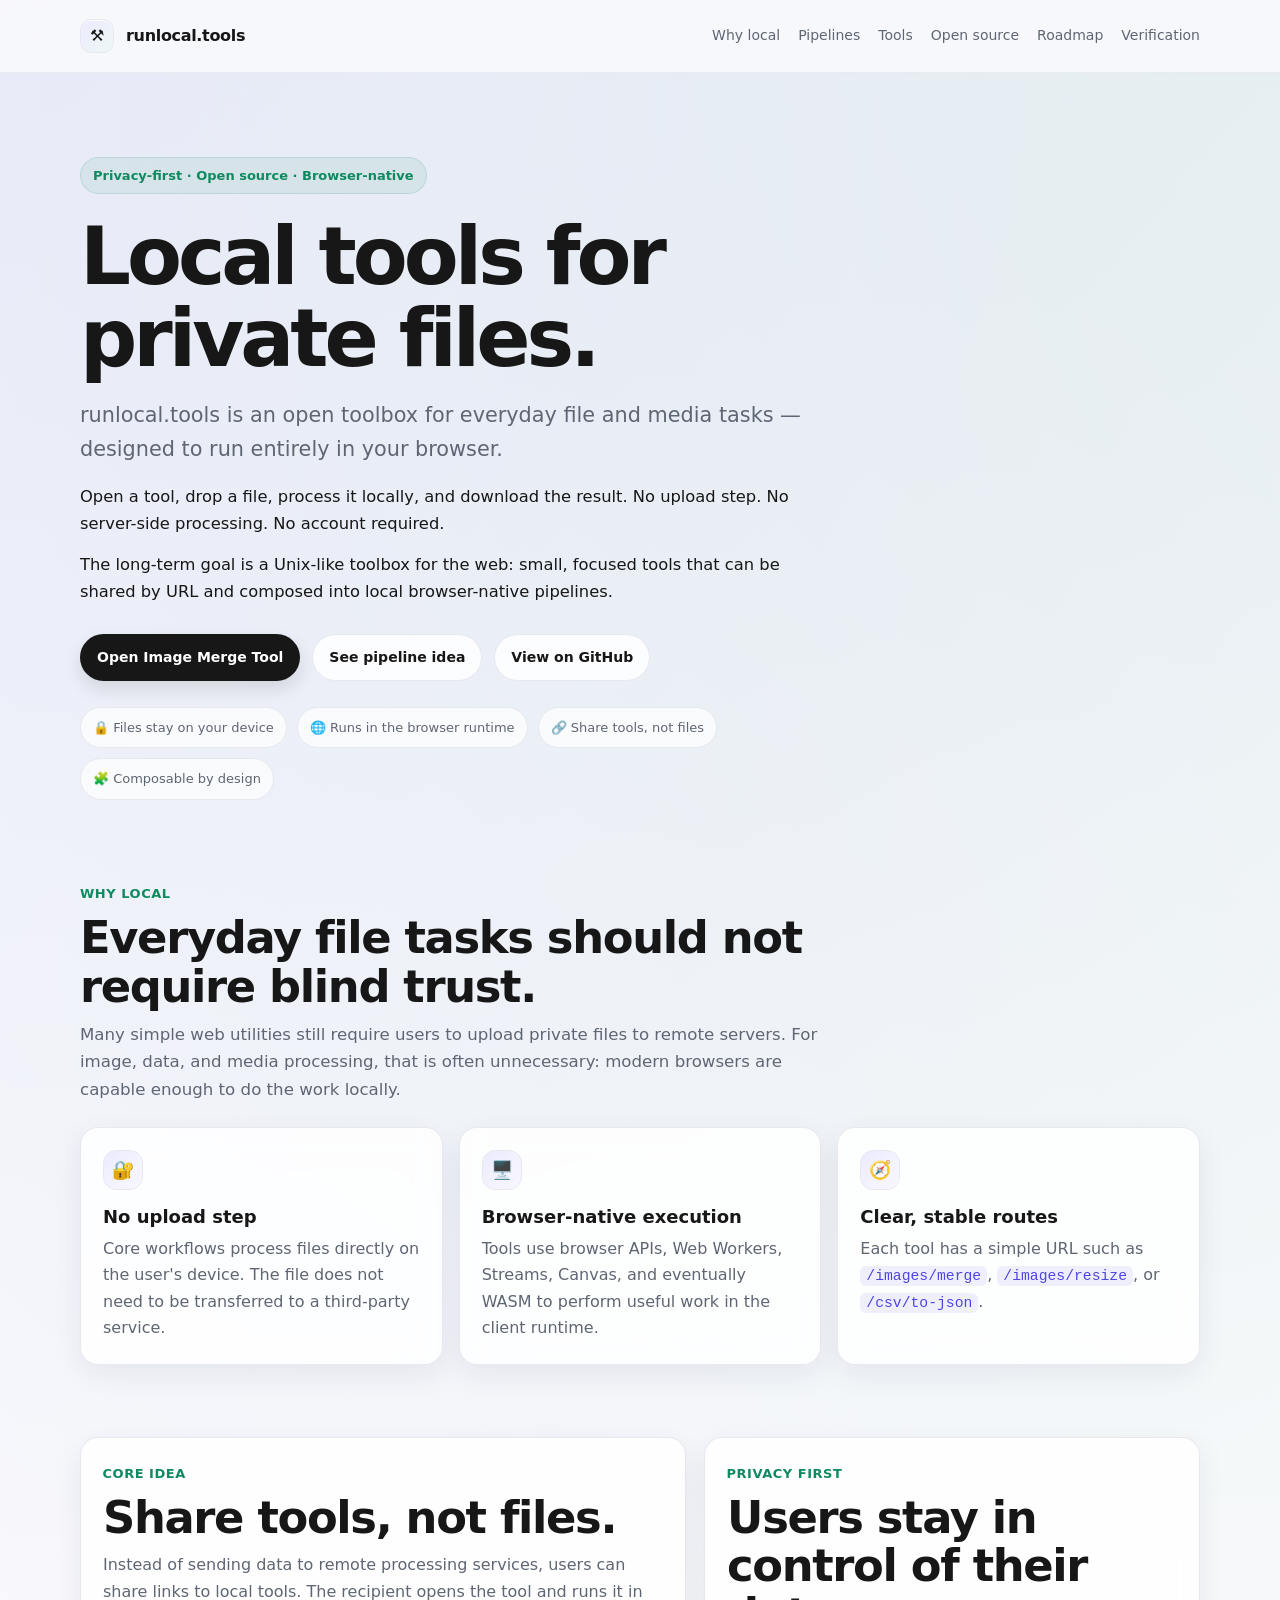
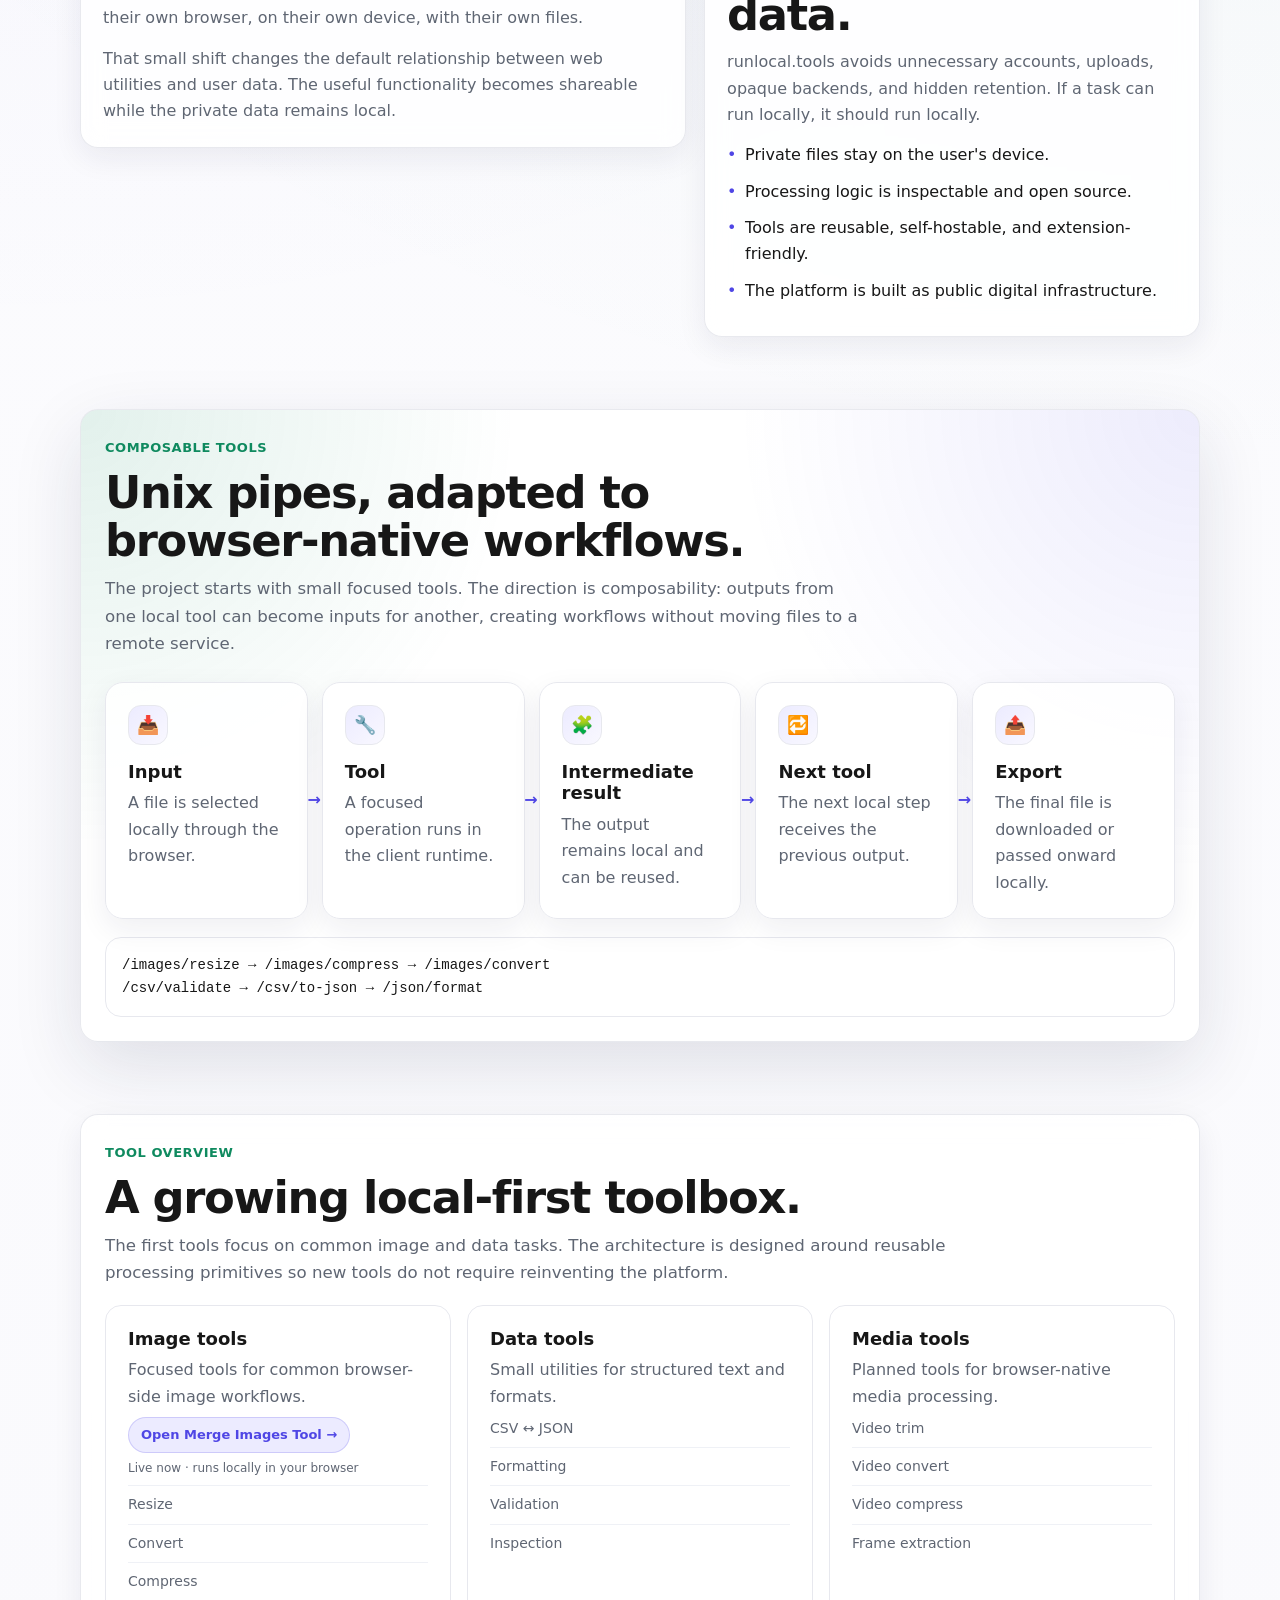
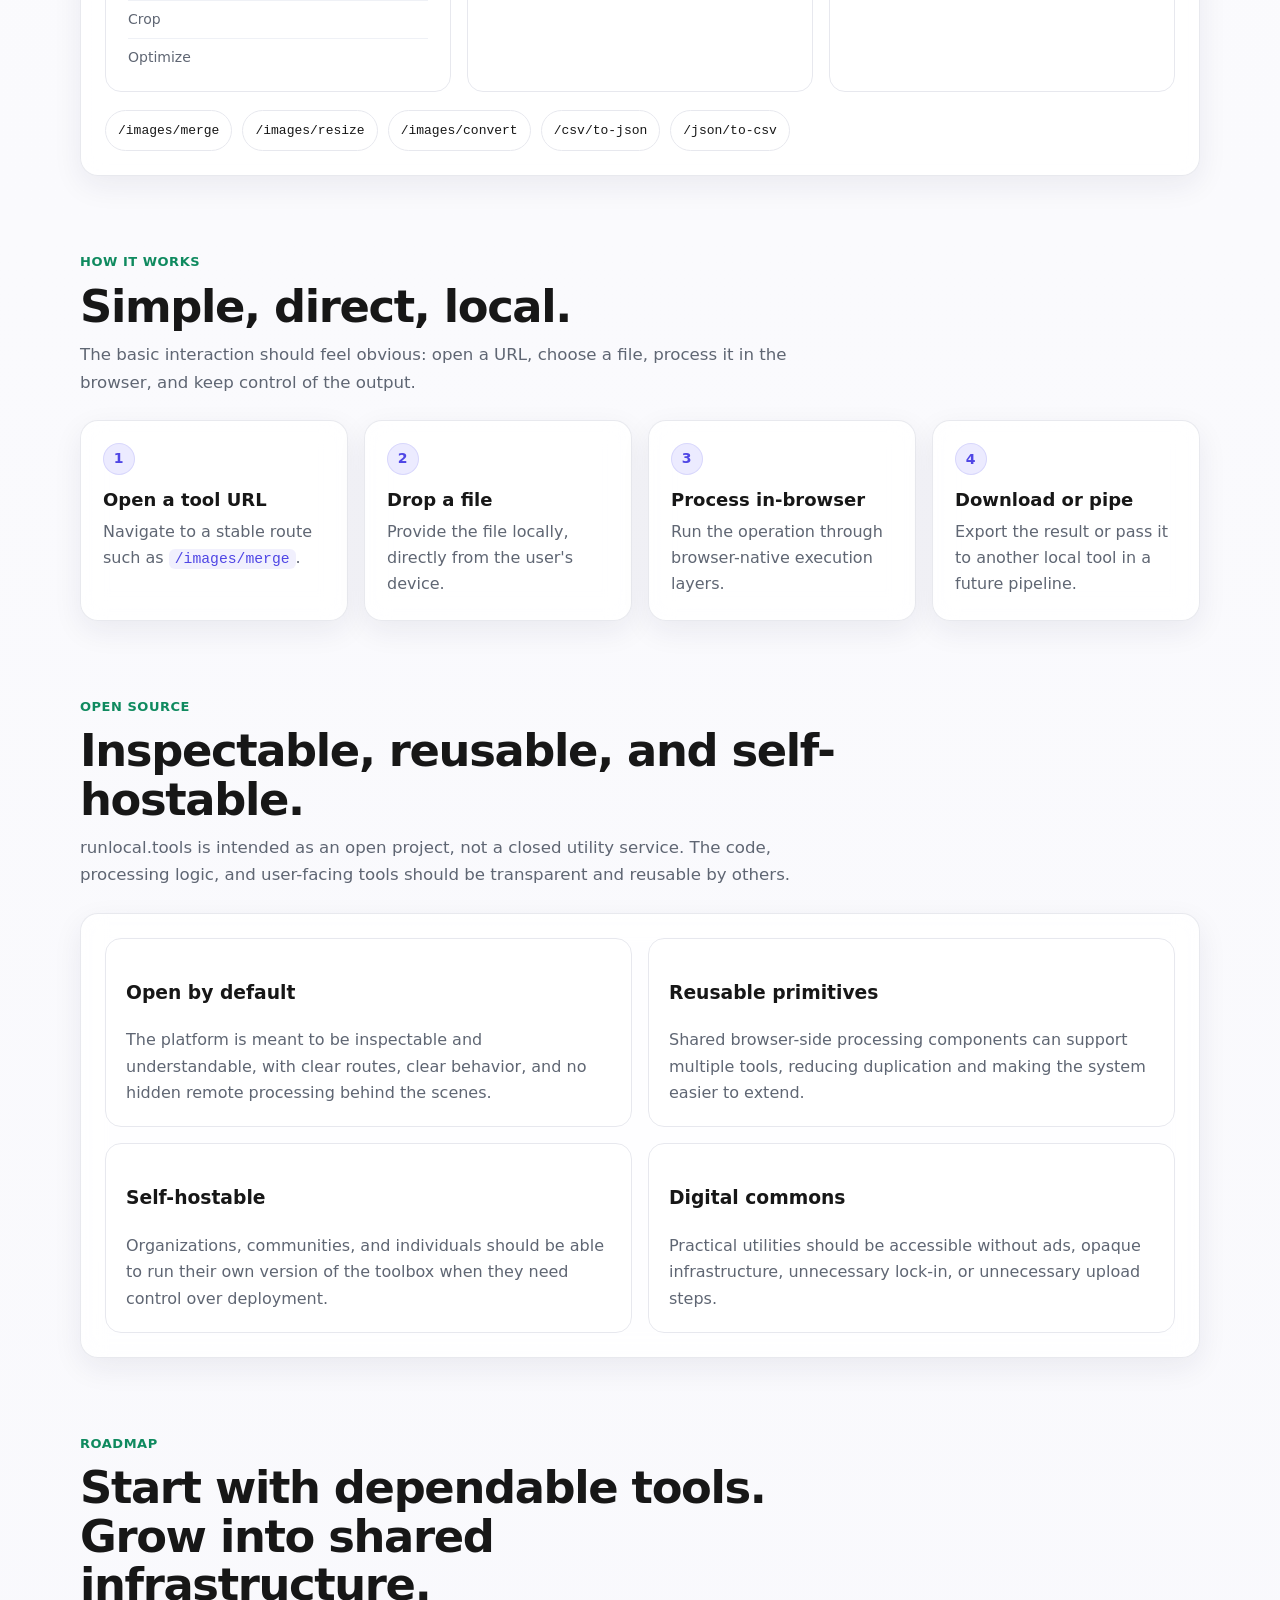
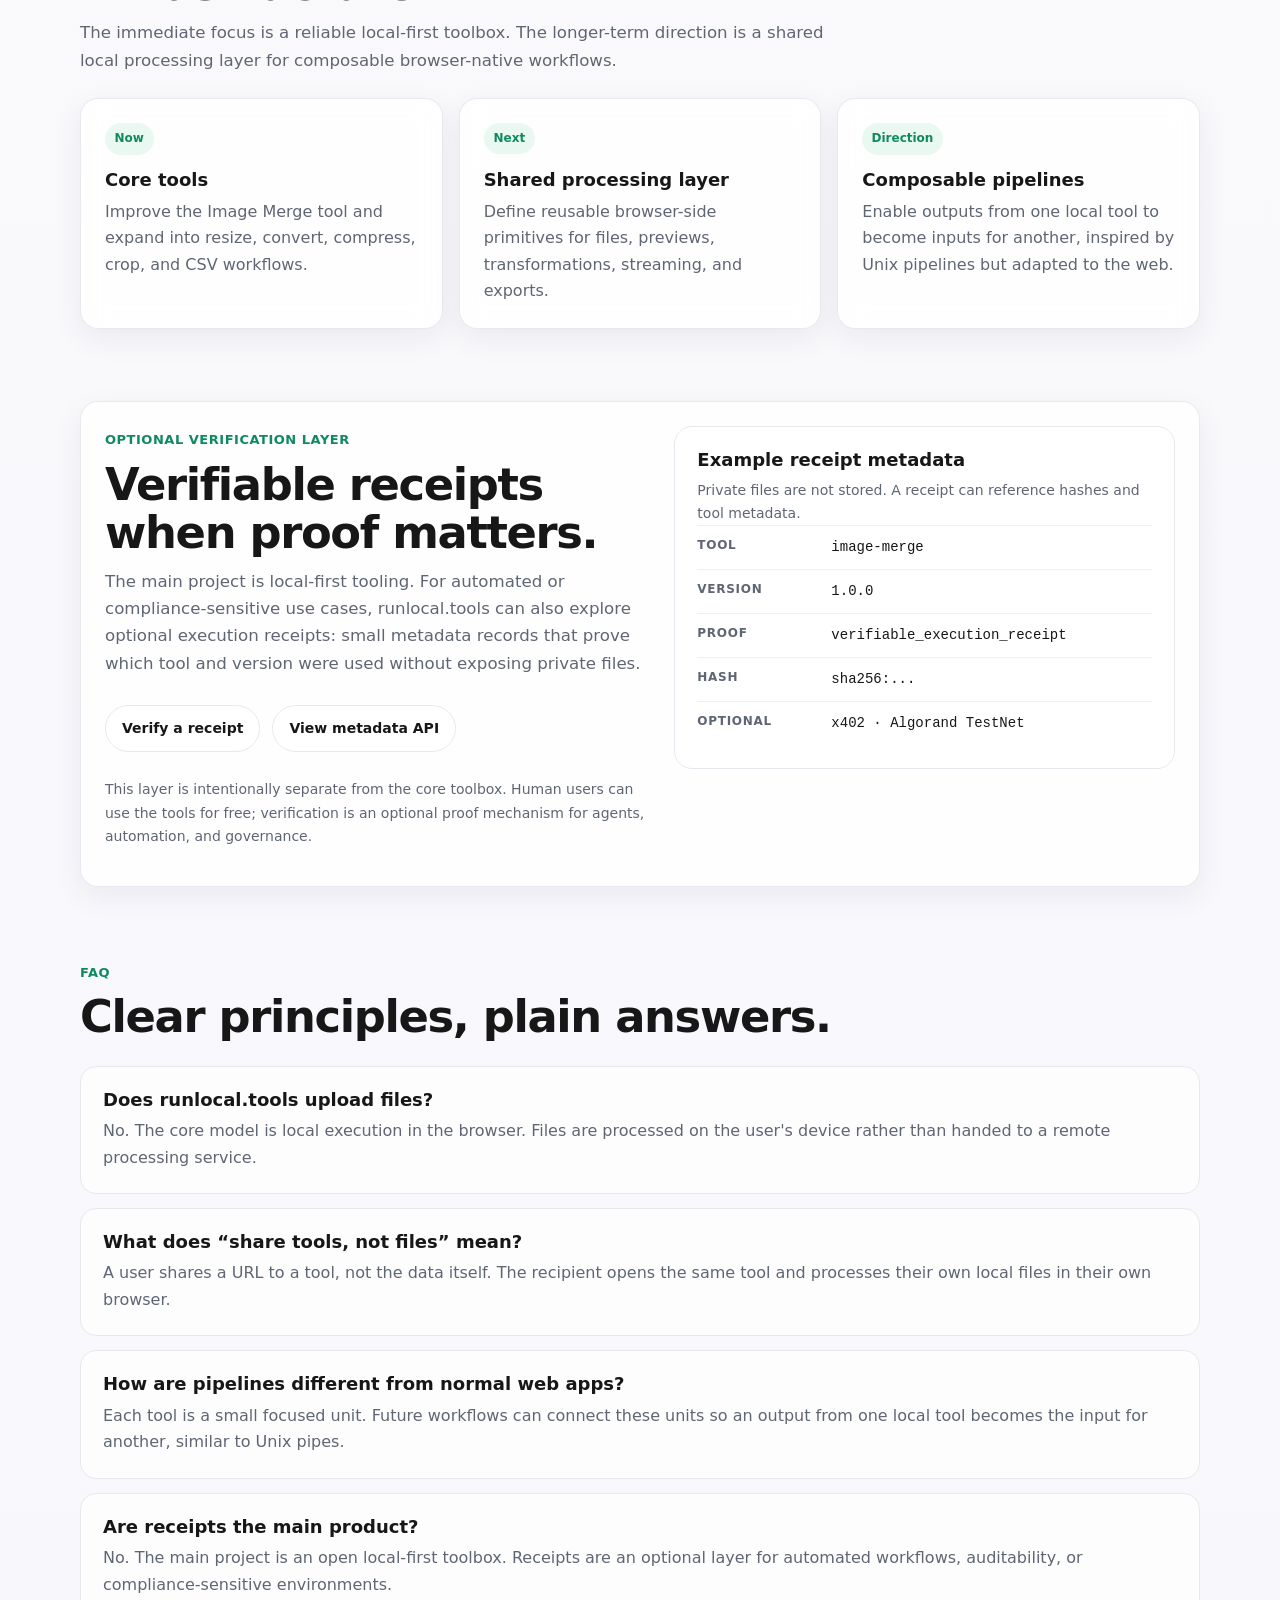
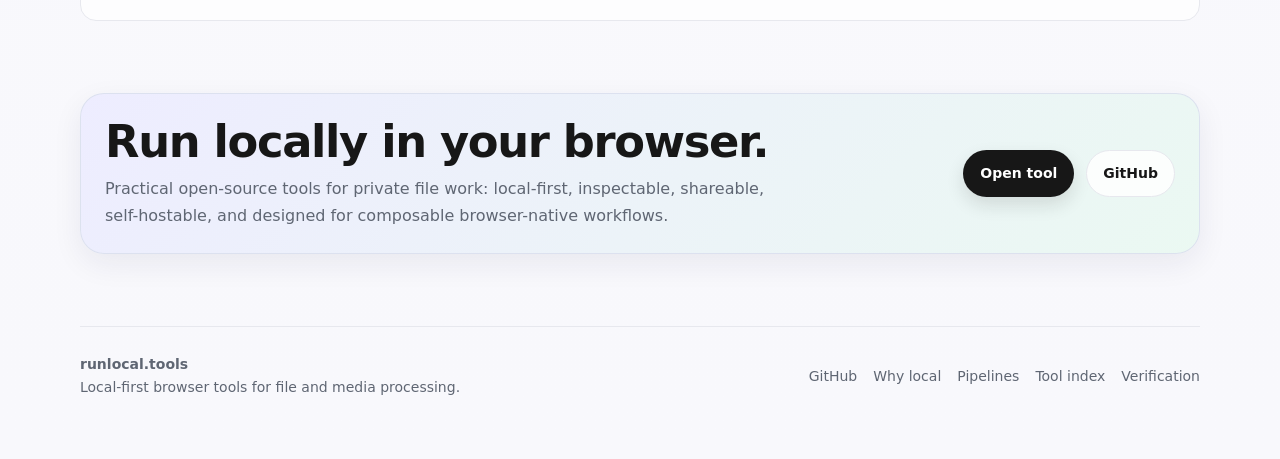
==== commit 6cfa19d2: "changed index.html" ====
--- a/index.html
+++ b/index.html
@@ -1,21 +1,20 @@
-```html
 <!DOCTYPE html>
 <html lang="en">
 <head>
   <meta charset="UTF-8" />
   <meta name="viewport" content="width=device-width, initial-scale=1.0" />
 
-  <title>runlocal.tools — Local tools. Verifiable receipts.</title>
+  <title>runlocal.tools — Local-first browser tools</title>
 
   <meta
     name="description"
-    content="runlocal.tools provides open-source browser tools that run locally, with optional verifiable execution receipts for AI agents powered by x402 on Algorand."
+    content="runlocal.tools is an open-source toolbox for everyday file and media tasks. Tools run locally in the browser, without uploads or server-side processing."
   />
 
   <style>
     :root {
       --bg-soft-2: #eef8f5;
-      --surface: rgba(255, 255, 255, 0.82);
+      --surface: rgba(255, 255, 255, 0.84);
       --text: #171717;
       --muted: #5f6673;
       --line: #e7e8ee;
@@ -25,9 +24,6 @@
       --accent-2: #0f8a5f;
       --accent-2-soft: #e9f8f1;
       --green: #16a34a;
-      --green-soft: #ecfdf5;
-      --purple: #5b3fd6;
-      --purple-soft: #f3f0ff;
       --shadow: 0 10px 30px rgba(27, 35, 69, 0.07);
       --shadow-strong: 0 24px 70px rgba(27, 35, 69, 0.12);
       --radius: 18px;
@@ -35,13 +31,8 @@
       --content: 760px;
     }
 
-    * {
-      box-sizing: border-box;
-    }
-
-    html {
-      scroll-behavior: smooth;
-    }
+    * { box-sizing: border-box; }
+    html { scroll-behavior: smooth; }
 
     body {
       margin: 0;
@@ -56,14 +47,8 @@
       text-rendering: optimizeLegibility;
     }
 
-    a {
-      color: inherit;
-    }
-
-    img {
-      max-width: 100%;
-      display: block;
-    }
+    a { color: inherit; }
+    img { max-width: 100%; display: block; }
 
     code {
       font-family: ui-monospace, SFMono-Regular, Menlo, Consolas, monospace;
@@ -79,16 +64,14 @@
       margin: 0 auto;
     }
 
-    .content-width {
-      width: min(100%, var(--content));
-    }
+    .content-width { width: min(100%, var(--content)); }
 
     .site-header {
       position: sticky;
       top: 0;
       z-index: 50;
       backdrop-filter: blur(14px);
-      background: rgba(251, 251, 253, 0.8);
+      background: rgba(251, 251, 253, 0.82);
       border-bottom: 1px solid rgba(231, 232, 238, 0.85);
     }
 
@@ -121,17 +104,8 @@
       font-size: 16px;
     }
 
-    .nav {
-      display: flex;
-      align-items: center;
-      gap: 22px;
-    }
-
-    .nav-links {
-      display: flex;
-      align-items: center;
-      gap: 18px;
-    }
+    .nav { display: flex; align-items: center; gap: 22px; }
+    .nav-links { display: flex; align-items: center; gap: 18px; }
 
     .nav-links a {
       color: var(--muted);
@@ -141,9 +115,7 @@
     }
 
     .nav-links a:hover,
-    .nav-links a:focus-visible {
-      color: var(--text);
-    }
+    .nav-links a:focus-visible { color: var(--text); }
 
     .button {
       appearance: none;
@@ -160,20 +132,13 @@
       align-items: center;
       justify-content: center;
       gap: 8px;
-      transition:
-        transform 0.18s ease,
-        background-color 0.18s ease,
-        border-color 0.18s ease,
-        color 0.18s ease,
-        box-shadow 0.18s ease;
+      transition: transform 0.18s ease, background-color 0.18s ease, border-color 0.18s ease, color 0.18s ease, box-shadow 0.18s ease;
       cursor: pointer;
       white-space: nowrap;
     }
 
     .button:hover,
-    .button:focus-visible {
-      transform: translateY(-1px);
-    }
+    .button:focus-visible { transform: translateY(-1px); }
 
     .button-primary {
       background: var(--text);
@@ -181,42 +146,29 @@
       box-shadow: 0 8px 18px rgba(23, 23, 23, 0.12);
     }
 
-    .button-primary:hover,
-    .button-primary:focus-visible {
-      background: #262626;
-    }
-
     .button-secondary {
       background: rgba(255,255,255,0.86);
       border-color: var(--line);
       color: var(--text);
     }
 
-    .button-secondary:hover,
-    .button-secondary:focus-visible {
-      background: white;
-      border-color: var(--line-strong);
-    }
-
     .button-accent {
       background: linear-gradient(135deg, var(--green), var(--accent-2));
       color: white;
       box-shadow: 0 10px 24px rgba(15, 138, 95, 0.18);
     }
 
-    .hero {
-      padding: 84px 0 44px;
-    }
+    .hero { padding: 84px 0 44px; }
 
     .eyebrow {
       display: inline-flex;
       align-items: center;
       gap: 8px;
       font-size: 13px;
-      font-weight: 600;
-      color: var(--accent);
-      background: rgba(79, 70, 229, 0.08);
-      border: 1px solid rgba(79, 70, 229, 0.12);
+      font-weight: 700;
+      color: var(--accent-2);
+      background: rgba(15, 138, 95, 0.08);
+      border: 1px solid rgba(15, 138, 95, 0.14);
       border-radius: 999px;
       padding: 7px 12px;
       margin-bottom: 22px;
@@ -227,20 +179,20 @@
       font-size: clamp(2.7rem, 7vw, 5rem);
       line-height: 1.02;
       letter-spacing: -0.05em;
-      max-width: 14ch;
+      max-width: 13ch;
     }
 
     .hero-lead {
       font-size: clamp(1.05rem, 2.2vw, 1.3rem);
       color: var(--muted);
-      max-width: 48rem;
+      max-width: 50rem;
       margin: 0 0 18px;
     }
 
     .hero-copy {
       font-size: 1.02rem;
       color: var(--text);
-      max-width: 44rem;
+      max-width: 46rem;
       margin: 0 0 14px;
     }
 
@@ -279,18 +231,8 @@
       box-shadow: var(--shadow);
     }
 
-    .section h2,
-    .cta-panel h2 {
-      letter-spacing: -0.03em;
-    }
-
-    .section {
-      padding: 36px 0;
-    }
-
-    .section-header {
-      margin-bottom: 24px;
-    }
+    .section { padding: 36px 0; }
+    .section-header { margin-bottom: 24px; }
 
     .section-kicker {
       display: inline-block;
@@ -302,159 +244,49 @@
       margin-bottom: 10px;
     }
 
-    .section h2 {
+    .section h2,
+    .cta-panel h2 {
       margin: 0 0 10px;
       font-size: clamp(2rem, 4vw, 2.8rem);
       line-height: 1.08;
+      letter-spacing: -0.03em;
     }
 
     .section-intro {
       margin: 0;
-      max-width: 52rem;
+      max-width: 54rem;
       color: var(--muted);
       font-size: 1.04rem;
     }
 
-    .agent-receipts {
-      padding-top: 18px;
-    }
-
-    .agent-panel {
-      padding: 34px;
-      background:
-        radial-gradient(circle at top left, rgba(15, 138, 95, 0.12), transparent 34%),
-        radial-gradient(circle at top right, rgba(79, 70, 229, 0.12), transparent 36%),
-        rgba(255,255,255,0.88);
-      box-shadow: var(--shadow-strong);
-      overflow: hidden;
-    }
-
-    .agent-top {
+    .principles,
+    .tool-groups,
+    .steps,
+    .roadmap-grid,
+    .receipt-grid {
       display: grid;
-      grid-template-columns: 1.05fr 0.95fr;
-      gap: 28px;
-      align-items: start;
-    }
-
-    .agent-copy h2 {
-      max-width: 12ch;
-    }
-
-    .agent-copy p {
-      color: var(--muted);
-      max-width: 45rem;
-      margin: 0 0 14px;
-    }
-
-    .proof-card {
-      background: rgba(255,255,255,0.9);
-      border: 1px solid var(--line);
-      border-radius: 22px;
-      padding: 24px;
-      box-shadow: 0 18px 45px rgba(27,35,69,0.08);
-    }
-
-    .proof-status {
-      display: flex;
-      align-items: center;
-      gap: 14px;
-      margin-bottom: 18px;
-    }
-
-    .proof-check {
-      width: 46px;
-      height: 46px;
-      border-radius: 999px;
-      display: grid;
-      place-items: center;
-      background: linear-gradient(135deg, #22c55e, #0f8a5f);
-      color: white;
-      font-weight: 900;
-      font-size: 24px;
-    }
-
-    .proof-title {
-      font-weight: 800;
-      letter-spacing: -0.03em;
-      line-height: 1.15;
-    }
-
-    .proof-subtitle {
-      color: var(--muted);
-      font-size: 13px;
-    }
-
-    .proof-row {
-      display: grid;
-      grid-template-columns: 130px minmax(0, 1fr);
-      gap: 14px;
-      padding: 12px 0;
-      border-top: 1px solid #eef0f6;
-      font-size: 14px;
-    }
-
-    .proof-label {
-      color: var(--muted);
-      font-size: 12px;
-      text-transform: uppercase;
-      letter-spacing: 0.06em;
-      font-weight: 800;
-    }
-
-    .proof-value {
-      font-family: ui-monospace, SFMono-Regular, Menlo, Consolas, monospace;
-      overflow-wrap: anywhere;
-    }
-
-    .agent-steps {
-      display: grid;
-      grid-template-columns: repeat(4, minmax(0, 1fr));
-      gap: 14px;
-      margin-top: 28px;
-    }
-
-    .agent-step {
-      padding: 20px;
-      border: 1px solid var(--line);
-      border-radius: 18px;
-      background: rgba(255,255,255,0.7);
-    }
-
-    .agent-step strong {
-      display: inline-grid;
-      place-items: center;
-      width: 30px;
-      height: 30px;
-      border-radius: 999px;
-      background: var(--accent-soft);
-      color: var(--accent);
-      margin-bottom: 12px;
-    }
-
-    .agent-step h3 {
-      margin: 0 0 6px;
-      font-size: 17px;
-      line-height: 1.2;
-    }
-
-    .agent-step p {
-      margin: 0;
-      color: var(--muted);
-      font-size: 14px;
-    }
-
-    .principles {
-      display: grid;
-      grid-template-columns: repeat(3, minmax(0, 1fr));
       gap: 16px;
-      margin-top: 22px;
-    }
-
-    .principle {
+    }
+
+    .principles { grid-template-columns: repeat(3, minmax(0, 1fr)); margin-top: 22px; }
+    .tool-groups { grid-template-columns: repeat(3, minmax(0, 1fr)); margin-top: 18px; }
+    .steps { grid-template-columns: repeat(4, minmax(0, 1fr)); margin-top: 18px; }
+    .roadmap-grid { grid-template-columns: repeat(3, minmax(0, 1fr)); }
+    .receipt-grid { grid-template-columns: 1.05fr 0.95fr; align-items: start; }
+
+    .principle,
+    .tool-category,
+    .step,
+    .roadmap-card,
+    .faq-item,
+    .editorial-card,
+    .pipe-card,
+    .receipt-card {
       padding: 22px;
     }
 
-    .principle-icon {
+    .principle-icon,
+    .pipe-icon {
       width: 40px;
       height: 40px;
       border-radius: 13px;
@@ -470,7 +302,9 @@
     .tool-category h3,
     .roadmap-card h3,
     .faq-item h3,
-    .step h3 {
+    .step h3,
+    .pipe-card h3,
+    .receipt-card h3 {
       margin: 0 0 8px;
       font-size: 18px;
       line-height: 1.2;
@@ -479,9 +313,12 @@
     .principle p,
     .tool-category p,
     .roadmap-card p,
-    .open-source-grid p,
     .faq-item p,
-    .step p {
+    .step p,
+    .pipe-card p,
+    .receipt-card p,
+    .editorial-card p,
+    .open-source-grid p {
       margin: 0;
       color: var(--muted);
     }
@@ -493,25 +330,8 @@
       align-items: start;
     }
 
-    .editorial-card,
-    .tool-directory,
-    .open-source-grid,
-    .roadmap-grid,
-    .faq-grid,
-    .cta-panel {
-      padding: 24px;
-    }
-
-    .editorial-card p:last-child,
-    .faq-item p:last-child,
-    .roadmap-card p:last-child {
-      margin-bottom: 0;
-    }
-
-    .editorial-card p {
-      margin-top: 0;
-      margin-bottom: 14px;
-    }
+    .editorial-card p { margin-top: 0; margin-bottom: 14px; }
+    .editorial-card p:last-child { margin-bottom: 0; }
 
     .plain-list,
     .tool-list,
@@ -535,15 +355,16 @@
       color: var(--accent);
     }
 
-    .tool-groups {
-      display: grid;
-      grid-template-columns: repeat(3, minmax(0, 1fr));
-      gap: 16px;
-      margin-top: 18px;
+    .tool-directory,
+    .open-source-grid,
+    .roadmap-card,
+    .cta-panel,
+    .pipe-panel,
+    .receipt-panel {
+      padding: 24px;
     }
 
     .tool-category {
-      padding: 20px;
       border: 1px solid var(--line);
       border-radius: 16px;
       background: rgba(255,255,255,0.6);
@@ -554,6 +375,11 @@
       color: var(--muted);
       padding: 7px 0;
       border-bottom: 1px solid #eff1f6;
+    }
+
+    .tool-list li:last-child {
+      border-bottom: 0;
+      padding-bottom: 0;
     }
 
     .tool-list-link-item {
@@ -573,10 +399,7 @@
       font-weight: 700;
       padding: 6px 12px;
       text-decoration: none;
-      transition:
-        background-color 0.18s ease,
-        border-color 0.18s ease,
-        transform 0.18s ease;
+      transition: background-color 0.18s ease, border-color 0.18s ease, transform 0.18s ease;
     }
 
     .tool-link:hover,
@@ -589,11 +412,6 @@
     .tool-link-meta {
       color: var(--muted);
       font-size: 12px;
-    }
-
-    .tool-list li:last-child {
-      border-bottom: 0;
-      padding-bottom: 0;
     }
 
     .tool-route-strip {
@@ -611,17 +429,6 @@
       font-size: 13px;
       color: var(--text);
       font-family: ui-monospace, SFMono-Regular, Menlo, Consolas, monospace;
-    }
-
-    .steps {
-      display: grid;
-      grid-template-columns: repeat(4, minmax(0, 1fr));
-      gap: 14px;
-      margin-top: 18px;
-    }
-
-    .step {
-      padding: 20px;
     }
 
     .step-number {
@@ -651,16 +458,50 @@
       background: rgba(255,255,255,0.7);
     }
 
-    .roadmap-grid {
+    .pipe-panel {
+      background:
+        radial-gradient(circle at top left, rgba(15, 138, 95, 0.12), transparent 34%),
+        radial-gradient(circle at top right, rgba(79, 70, 229, 0.10), transparent 36%),
+        rgba(255,255,255,0.88);
+      box-shadow: var(--shadow-strong);
+    }
+
+    .pipe-flow {
       display: grid;
-      grid-template-columns: repeat(3, minmax(0, 1fr));
-      gap: 16px;
-    }
-
-    .roadmap-card {
+      grid-template-columns: repeat(5, minmax(0, 1fr));
+      gap: 14px;
+      margin-top: 24px;
+    }
+
+    .pipe-card {
+      position: relative;
       border: 1px solid var(--line);
+      border-radius: 18px;
+      background: rgba(255,255,255,0.82);
+      box-shadow: var(--shadow);
+    }
+
+    .pipe-card:not(:last-child)::after {
+      content: "→";
+      position: absolute;
+      right: -14px;
+      top: 50%;
+      transform: translateY(-50%);
+      color: var(--accent);
+      font-weight: 900;
+      z-index: 2;
+    }
+
+    .pipe-example {
+      margin-top: 18px;
+      border: 1px solid var(--line);
+      background: rgba(255,255,255,0.72);
       border-radius: 16px;
-      background: rgba(255,255,255,0.68);
+      padding: 16px;
+      overflow-x: auto;
+      font-family: ui-monospace, SFMono-Regular, Menlo, Consolas, monospace;
+      color: var(--text);
+      font-size: 14px;
     }
 
     .roadmap-tag {
@@ -682,8 +523,44 @@
     .faq-item {
       border: 1px solid var(--line);
       border-radius: 16px;
-      padding: 22px;
       background: rgba(255,255,255,0.72);
+    }
+
+    .receipt-panel {
+      background: rgba(255,255,255,0.78);
+    }
+
+    .receipt-card {
+      border: 1px solid var(--line);
+      border-radius: 18px;
+      background: rgba(255,255,255,0.76);
+    }
+
+    .receipt-muted {
+      color: var(--muted);
+      font-size: 14px;
+    }
+
+    .proof-row {
+      display: grid;
+      grid-template-columns: 120px minmax(0, 1fr);
+      gap: 14px;
+      padding: 10px 0;
+      border-top: 1px solid #eef0f6;
+      font-size: 14px;
+    }
+
+    .proof-label {
+      color: var(--muted);
+      font-size: 12px;
+      text-transform: uppercase;
+      letter-spacing: 0.06em;
+      font-weight: 800;
+    }
+
+    .proof-value {
+      font-family: ui-monospace, SFMono-Regular, Menlo, Consolas, monospace;
+      overflow-wrap: anywhere;
     }
 
     .cta-panel {
@@ -691,17 +568,10 @@
       align-items: center;
       justify-content: space-between;
       gap: 24px;
-      background:
-        linear-gradient(135deg, rgba(236,235,255,0.92), rgba(233,248,241,0.92));
+      background: linear-gradient(135deg, rgba(236,235,255,0.92), rgba(233,248,241,0.92));
       border: 1px solid rgba(220, 225, 239, 0.95);
       border-radius: 24px;
       box-shadow: var(--shadow);
-    }
-
-    .cta-panel h2 {
-      margin: 0 0 10px;
-      font-size: clamp(1.8rem, 4vw, 2.5rem);
-      line-height: 1.08;
     }
 
     .cta-panel p {
@@ -725,9 +595,7 @@
       gap: 18px;
     }
 
-    .footer-copy {
-      font-size: 14px;
-    }
+    .footer-copy { font-size: 14px; }
 
     .footer-links {
       display: flex;
@@ -742,9 +610,7 @@
     }
 
     .footer-links a:hover,
-    .footer-links a:focus-visible {
-      color: var(--text);
-    }
+    .footer-links a:focus-visible { color: var(--text); }
 
     .mobile-nav-toggle {
       display: none;
@@ -763,90 +629,28 @@
       .steps,
       .roadmap-grid,
       .open-source-grid,
-      .agent-top,
-      .agent-steps {
+      .pipe-flow,
+      .receipt-grid {
         grid-template-columns: 1fr;
+      }
+
+      .pipe-card:not(:last-child)::after {
+        content: "↓";
+        right: auto;
+        left: 50%;
+        top: auto;
+        bottom: -18px;
+        transform: translateX(-50%);
       }
 
       .cta-panel {
         flex-direction: column;
         align-items: flex-start;
       }
-
-      .agent-panel {
-        padding: 26px;
-      }
-    }
-
-    .flow-grid {
-  display: grid;
-  grid-template-columns: repeat(5, minmax(0, 1fr));
-  gap: 14px;
-  margin-top: 24px;
-}
-
-.flow-card {
-  position: relative;
-  padding: 22px;
-  border: 1px solid var(--line);
-  border-radius: 18px;
-  background: rgba(255,255,255,0.82);
-  box-shadow: var(--shadow);
-}
-
-.flow-card:not(:last-child)::after {
-  content: "→";
-  position: absolute;
-  right: -14px;
-  top: 50%;
-  transform: translateY(-50%);
-  color: var(--accent);
-  font-weight: 900;
-  z-index: 2;
-}
-
-.flow-icon {
-  width: 42px;
-  height: 42px;
-  border-radius: 14px;
-  display: grid;
-  place-items: center;
-  margin-bottom: 14px;
-  background: linear-gradient(135deg, var(--accent-soft), var(--accent-2-soft));
-  border: 1px solid var(--line);
-}
-
-.flow-card h3 {
-  margin: 0 0 8px;
-  font-size: 17px;
-  line-height: 1.2;
-}
-
-.flow-card p {
-  margin: 0;
-  color: var(--muted);
-  font-size: 14px;
-}
-
-@media (max-width: 980px) {
-  .flow-grid {
-    grid-template-columns: 1fr;
-  }
-
-  .flow-card:not(:last-child)::after {
-    content: "↓";
-    right: auto;
-    left: 50%;
-    top: auto;
-    bottom: -18px;
-    transform: translateX(-50%);
-  }
-}
+    }
 
     @media (max-width: 760px) {
-      .header-inner {
-        min-height: 64px;
-      }
+      .header-inner { min-height: 64px; }
 
       .mobile-nav-toggle {
         display: inline-flex;
@@ -854,9 +658,7 @@
         justify-content: center;
       }
 
-      .nav {
-        position: relative;
-      }
+      .nav { position: relative; }
 
       .nav-links {
         position: absolute;
@@ -874,45 +676,15 @@
         gap: 12px;
       }
 
-      .nav-links.open {
-        display: flex;
-      }
-
-      .nav .button {
-        display: none;
-      }
-
-      .hero {
-        padding-top: 56px;
-      }
-
-      .editorial-card,
-      .tool-directory,
-      .open-source-grid,
-      .roadmap-grid,
-      .faq-grid,
-      .cta-panel {
-        padding: 20px;
-      }
-
-      .container {
-        width: min(calc(100% - 28px), var(--max));
-      }
-
-      .proof-row {
-        grid-template-columns: 1fr;
-        gap: 4px;
-      }
+      .nav-links.open { display: flex; }
+      .hero { padding-top: 56px; }
+      .container { width: min(calc(100% - 28px), var(--max)); }
+      .proof-row { grid-template-columns: 1fr; gap: 4px; }
     }
 
     @media (prefers-reduced-motion: reduce) {
-      html {
-        scroll-behavior: auto;
-      }
-
-      *,
-      *::before,
-      *::after {
+      html { scroll-behavior: auto; }
+      *, *::before, *::after {
         animation: none !important;
         transition: none !important;
       }
@@ -929,16 +701,15 @@
       </a>
 
       <nav class="nav" aria-label="Primary">
-        <button class="mobile-nav-toggle" id="navToggle" aria-expanded="false" aria-controls="navLinks">
-          ☰
-        </button>
+        <button class="mobile-nav-toggle" id="navToggle" aria-expanded="false" aria-controls="navLinks">☰</button>
 
         <div class="nav-links" id="navLinks">
+          <a href="#why-local">Why local</a>
+          <a href="#pipes">Pipelines</a>
           <a href="#tools">Tools</a>
-          <a href="#agent-receipts">Agent receipts</a>
-          <a href="#why-local">Why local</a>
           <a href="#open-source">Open source</a>
-          <a href="#about">About</a>
+          <a href="#roadmap">Roadmap</a>
+          <a href="#verification">Verification</a>
         </div>
       </nav>
     </div>
@@ -948,164 +719,33 @@
     <section class="hero">
       <div class="container">
         <div class="content-width">
-          <div class="eyebrow">Open tools · Run locally in your browser · Verifiable receipts</div>
-
-          <h1>Open tools. Local execution. Verifiable results.</h1>
+          <div class="eyebrow">Privacy-first · Open source · Browser-native</div>
+
+          <h1>Local tools for private files.</h1>
 
           <p class="hero-lead">
-            Practical browser tools for images, data, and media — designed to run locally in your browser without uploading private files.
+            runlocal.tools is an open toolbox for everyday file and media tasks — designed to run entirely in your browser.
           </p>
 
           <p class="hero-copy">
-            Humans use the tools for free. Agents can optionally pay for verifiable execution receipts when they need auditability, governance, or compliance.
+            Open a tool, drop a file, process it locally, and download the result. No upload step. No server-side processing. No account required.
           </p>
 
           <p class="hero-copy">
-            The tool stays local. The proof becomes verifiable.
+            The long-term goal is a Unix-like toolbox for the web: small, focused tools that can be shared by URL and composed into local browser-native pipelines.
           </p>
 
           <div class="hero-actions">
             <a class="button button-primary" href="/images/merge/index.html">Open Image Merge Tool</a>
-            <a class="button button-accent" href="#agent-receipts">See agent receipts</a>
-            <a class="button button-secondary" href="https://verify.runlocal.tools">Verify a receipt</a>
+            <a class="button button-secondary" href="#pipes">See pipeline idea</a>
+            <a class="button button-secondary" href="https://github.com/panndabea/runlocal.tools">View on GitHub</a>
           </div>
 
           <div class="hero-meta" aria-label="Project highlights">
-            <div class="chip">🔒 Files stay on the user's device</div>
-            <div class="chip">🌐 Run locally in your browser</div>
-            <div class="chip">🧾 Optional paid receipts for agents</div>
-            <div class="chip">⚡ x402 on Algorand TestNet</div>
-          </div>
-        </div>
-      </div>
-    </section>
-
-    <section class="section" id="agent-flow">
-  <div class="container">
-    <div class="section-header content-width">
-      <div class="section-kicker">Agent flow</div>
-      <h2>From local execution to public proof.</h2>
-      <p class="section-intro">
-        Humans use tools for free. Agents can optionally pay for proof when they need auditability.
-      </p>
-    </div>
-
-    <div class="flow-grid">
-      <div class="flow-card">
-        <div class="flow-icon">🖥️</div>
-        <h3>Local Tool</h3>
-        <p>Image Merge runs locally in the browser.</p>
-      </div>
-
-      <div class="flow-card">
-        <div class="flow-icon">🧾</div>
-        <h3>Request Proof</h3>
-        <p>The agent asks for a verifiable execution receipt.</p>
-      </div>
-
-      <div class="flow-card">
-        <div class="flow-icon">⚡</div>
-        <h3>Pay via x402</h3>
-        <p>0.001 USDC paid on Algorand TestNet.</p>
-      </div>
-
-      <div class="flow-card">
-        <div class="flow-icon">🔐</div>
-        <h3>Receipt Issued</h3>
-        <p>A hashed receipt is created and stored.</p>
-      </div>
-
-      <div class="flow-card">
-        <div class="flow-icon">✅</div>
-        <h3>Public Verify</h3>
-        <p>Anyone can verify the receipt URL.</p>
-      </div>
-    </div>
-  </div>
-</section>
-
-    <section class="section agent-receipts" id="agent-receipts">
-      <div class="container">
-        <div class="card agent-panel">
-          <div class="agent-top">
-            <div class="agent-copy">
-              <div class="section-kicker">Agentic commerce</div>
-              <h2>Agents pay for proof, not tool usage.</h2>
-
-              <p>
-                Runlocal tools are free to use and run locally in the browser. When an AI agent needs a compliance trail, it can request a verifiable execution receipt.
-              </p>
-
-              <p>
-                Receipt creation can be protected by <strong>x402</strong>. In the demo flow, an agent pays <strong>0.001 USDC</strong> on <strong>Algorand TestNet</strong> and receives a hashed receipt with a public verification URL.
-              </p>
-
-              <div class="hero-actions">
-                <a class="button button-primary" href="https://verify.runlocal.tools">Open verifier</a>
-                <a class="button button-secondary" href="/api/tools/image-merge">View tool metadata API</a>
-              </div>
-            </div>
-
-            <div class="proof-card">
-              <div class="proof-status">
-                <div class="proof-check">✓</div>
-                <div>
-                  <div class="proof-title">VERIFIABLE EXECUTION RECEIPT</div>
-                  <div class="proof-subtitle">Example receipt metadata</div>
-                </div>
-              </div>
-
-              <div class="proof-row">
-                <div class="proof-label">Tool</div>
-                <div class="proof-value">image-merge</div>
-              </div>
-
-              <div class="proof-row">
-                <div class="proof-label">Version</div>
-                <div class="proof-value">1.0.0</div>
-              </div>
-
-              <div class="proof-row">
-                <div class="proof-label">Proof type</div>
-                <div class="proof-value">verifiable_execution_receipt</div>
-              </div>
-
-              <div class="proof-row">
-                <div class="proof-label">Payment</div>
-                <div class="proof-value">0.001 USDC · x402 · Algorand TestNet</div>
-              </div>
-
-              <div class="proof-row">
-                <div class="proof-label">Receipt hash</div>
-                <div class="proof-value">sha256:...</div>
-              </div>
-            </div>
-          </div>
-
-          <div class="agent-steps">
-            <div class="agent-step">
-              <strong>1</strong>
-              <h3>Run locally</h3>
-              <p>The tool executes in the browser. No upload required.</p>
-            </div>
-
-            <div class="agent-step">
-              <strong>2</strong>
-              <h3>Request receipt</h3>
-              <p>An agent asks for proof of the execution metadata.</p>
-            </div>
-
-            <div class="agent-step">
-              <strong>3</strong>
-              <h3>Pay via x402</h3>
-              <p>The receipt endpoint returns 402 and accepts 0.001 USDC.</p>
-            </div>
-
-            <div class="agent-step">
-              <strong>4</strong>
-              <h3>Verify publicly</h3>
-              <p>The agent receives a public Runlocal verification URL.</p>
-            </div>
+            <div class="chip">🔒 Files stay on your device</div>
+            <div class="chip">🌐 Runs in the browser runtime</div>
+            <div class="chip">🔗 Share tools, not files</div>
+            <div class="chip">🧩 Composable by design</div>
           </div>
         </div>
       </div>
@@ -1115,35 +755,29 @@
       <div class="container">
         <div class="section-header content-width">
           <div class="section-kicker">Why local</div>
-          <h2>A local-first toolbox for the web.</h2>
+          <h2>Everyday file tasks should not require blind trust.</h2>
           <p class="section-intro">
-            runlocal.tools is a growing collection of practical tools for everyday file and media tasks. Each tool has a stable URL and runs where the data already is: on the user's device.
+            Many simple web utilities still require users to upload private files to remote servers. For image, data, and media processing, that is often unnecessary: modern browsers are capable enough to do the work locally.
           </p>
         </div>
 
         <div class="principles">
-          <div class="card principle">
-            <div class="principle-icon">🖥️</div>
-            <h3>Local execution by default</h3>
-            <p>
-              Processing happens in the browser runtime using browser APIs, Web Workers, WASM, and related client-side capabilities.
-            </p>
-          </div>
-
           <div class="card principle">
             <div class="principle-icon">🔐</div>
             <h3>No upload step</h3>
-            <p>
-              Core workflows do not depend on sending files to a server. The tool opens, the file is dropped, and processing happens locally.
-            </p>
+            <p>Core workflows process files directly on the user's device. The file does not need to be transferred to a third-party service.</p>
           </div>
 
           <div class="card principle">
-            <div class="principle-icon">🌐</div>
-            <h3>Stable, shareable routes</h3>
-            <p>
-              Tools are directly addressable through simple routes such as <code>/images/resize</code> or <code>/csv/to-json</code>.
-            </p>
+            <div class="principle-icon">🖥️</div>
+            <h3>Browser-native execution</h3>
+            <p>Tools use browser APIs, Web Workers, Streams, Canvas, and eventually WASM to perform useful work in the client runtime.</p>
+          </div>
+
+          <div class="card principle">
+            <div class="principle-icon">🧭</div>
+            <h3>Clear, stable routes</h3>
+            <p>Each tool has a simple URL such as <code>/images/merge</code>, <code>/images/resize</code>, or <code>/csv/to-json</code>.</p>
           </div>
         </div>
       </div>
@@ -1153,30 +787,78 @@
       <div class="container two-col">
         <div class="card editorial-card">
           <div class="section-kicker">Core idea</div>
-          <h2>Open the tool, not the file transfer workflow.</h2>
+          <h2>Share tools, not files.</h2>
           <p>
-            Instead of sending files to remote services, users run tools locally. A person can open a stable URL, drop a file, and get a result — without handing that file to third-party infrastructure.
+            Instead of sending data to remote processing services, users can share links to local tools. The recipient opens the tool and runs it in their own browser, on their own device, with their own files.
           </p>
           <p>
-            This changes the default relationship between utility tools and user data. It removes an unnecessary upload step, reduces dependency on centralized services, and makes the system easier to inspect and reason about.
+            That small shift changes the default relationship between web utilities and user data. The useful functionality becomes shareable while the private data remains local.
           </p>
+        </div>
+
+        <div class="card editorial-card">
+          <div class="section-kicker">Privacy first</div>
+          <h2>Users stay in control of their data.</h2>
           <p>
-            The new receipt layer extends this idea to AI agents: the work remains local, while the proof can be verified.
-          </p>
-        </div>
-
-        <div class="card editorial-card">
-          <div class="section-kicker">Why this matters</div>
-          <h2>Everyday file tasks should not require blind trust.</h2>
-          <p>
-            Many simple web tools quietly assume server-side processing, even when modern browsers are capable of doing the work locally. That makes ordinary tasks slower, more opaque, and more privacy-invasive than they need to be.
+            runlocal.tools avoids unnecessary accounts, uploads, opaque backends, and hidden retention. If a task can run locally, it should run locally.
           </p>
           <ul class="plain-list">
-            <li>Files often end up on systems the user cannot inspect.</li>
-            <li>Temporary or invisible retention is hard to verify.</li>
-            <li>Simple tasks become dependent on external infrastructure.</li>
-            <li>Agents need receipts when compliance requires proof.</li>
+            <li>Private files stay on the user's device.</li>
+            <li>Processing logic is inspectable and open source.</li>
+            <li>Tools are reusable, self-hostable, and extension-friendly.</li>
+            <li>The platform is built as public digital infrastructure.</li>
           </ul>
+        </div>
+      </div>
+    </section>
+
+    <section class="section" id="pipes">
+      <div class="container">
+        <div class="card pipe-panel">
+          <div class="section-header content-width">
+            <div class="section-kicker">Composable tools</div>
+            <h2>Unix pipes, adapted to browser-native workflows.</h2>
+            <p class="section-intro">
+              The project starts with small focused tools. The direction is composability: outputs from one local tool can become inputs for another, creating workflows without moving files to a remote service.
+            </p>
+          </div>
+
+          <div class="pipe-flow">
+            <div class="pipe-card">
+              <div class="pipe-icon">📥</div>
+              <h3>Input</h3>
+              <p>A file is selected locally through the browser.</p>
+            </div>
+
+            <div class="pipe-card">
+              <div class="pipe-icon">🔧</div>
+              <h3>Tool</h3>
+              <p>A focused operation runs in the client runtime.</p>
+            </div>
+
+            <div class="pipe-card">
+              <div class="pipe-icon">🧩</div>
+              <h3>Intermediate result</h3>
+              <p>The output remains local and can be reused.</p>
+            </div>
+
+            <div class="pipe-card">
+              <div class="pipe-icon">🔁</div>
+              <h3>Next tool</h3>
+              <p>The next local step receives the previous output.</p>
+            </div>
+
+            <div class="pipe-card">
+              <div class="pipe-icon">📤</div>
+              <h3>Export</h3>
+              <p>The final file is downloaded or passed onward locally.</p>
+            </div>
+          </div>
+
+          <div class="pipe-example" aria-label="Example browser pipeline">
+            /images/resize → /images/compress → /images/convert<br />
+            /csv/validate → /csv/to-json → /json/format
+          </div>
         </div>
       </div>
     </section>
@@ -1185,25 +867,25 @@
       <div class="container">
         <div class="card tool-directory">
           <div class="section-kicker">Tool overview</div>
-          <h2>Organized as a growing browser-native toolbox.</h2>
+          <h2>A growing local-first toolbox.</h2>
           <p class="section-intro">
-            The initial focus is on practical, everyday tools. The long-term direction is broader: a universal set of local-first browser tools for common file and media tasks.
+            The first tools focus on common image and data tasks. The architecture is designed around reusable processing primitives so new tools do not require reinventing the platform.
           </p>
 
           <div class="tool-groups">
             <div class="tool-category">
               <h3>Image tools</h3>
-              <p>Focused tools for common image workflows.</p>
+              <p>Focused tools for common browser-side image workflows.</p>
               <ul class="tool-list">
+                <li class="tool-list-link-item">
+                  <a class="tool-link" href="/images/merge/index.html">Open Merge Images Tool →</a>
+                  <span class="tool-link-meta">Live now · runs locally in your browser</span>
+                </li>
                 <li>Resize</li>
                 <li>Convert</li>
                 <li>Compress</li>
                 <li>Crop</li>
                 <li>Optimize</li>
-                <li class="tool-list-link-item">
-                  <a class="tool-link" href="/images/merge/index.html">Open Merge Images Tool →</a>
-                  <span class="tool-link-meta">Live now · runs locally in your browser</span>
-                </li>
               </ul>
             </div>
 
@@ -1219,22 +901,23 @@
             </div>
 
             <div class="tool-category">
-              <h3>Agent APIs</h3>
-              <p>Machine-readable endpoints for tool discovery and receipts.</p>
+              <h3>Media tools</h3>
+              <p>Planned tools for browser-native media processing.</p>
               <ul class="tool-list">
-                <li><code>GET /api/tools/image-merge</code></li>
-                <li><code>POST /api/receipts</code></li>
-                <li><code>GET /api/receipts/:id</code></li>
-                <li><code>verify.runlocal.tools</code></li>
+                <li>Video trim</li>
+                <li>Video convert</li>
+                <li>Video compress</li>
+                <li>Frame extraction</li>
               </ul>
             </div>
           </div>
 
           <div class="tool-route-strip" aria-label="Example tool routes">
             <span class="route-pill">/images/merge</span>
-            <span class="route-pill">/api/tools/image-merge</span>
-            <span class="route-pill">/api/receipts</span>
-            <span class="route-pill">verify.runlocal.tools</span>
+            <span class="route-pill">/images/resize</span>
+            <span class="route-pill">/images/convert</span>
+            <span class="route-pill">/csv/to-json</span>
+            <span class="route-pill">/json/to-csv</span>
           </div>
         </div>
       </div>
@@ -1243,10 +926,10 @@
     <section class="section">
       <div class="container">
         <div class="section-header content-width">
-          <div class="section-kicker">How it works for humans</div>
-          <h2>Simple, direct, and local.</h2>
+          <div class="section-kicker">How it works</div>
+          <h2>Simple, direct, local.</h2>
           <p class="section-intro">
-            The model is intentionally straightforward: a tool route, a local file input, processing in the browser, and a downloadable result.
+            The basic interaction should feel obvious: open a URL, choose a file, process it in the browser, and keep control of the output.
           </p>
         </div>
 
@@ -1271,8 +954,8 @@
 
           <div class="card step">
             <div class="step-number">4</div>
-            <h3>Download the result</h3>
-            <p>Export the transformed output without a server-side handoff.</p>
+            <h3>Download or pipe</h3>
+            <p>Export the result or pass it to another local tool in a future pipeline.</p>
           </div>
         </div>
       </div>
@@ -1291,68 +974,109 @@
         <div class="card open-source-grid">
           <div class="open-source-block">
             <h3>Open by default</h3>
-            <p>
-              The platform is meant to be inspectable and understandable, with clear routes, clear behavior, and no hidden remote processing behind the scenes.
-            </p>
+            <p>The platform is meant to be inspectable and understandable, with clear routes, clear behavior, and no hidden remote processing behind the scenes.</p>
           </div>
 
           <div class="open-source-block">
             <h3>Reusable primitives</h3>
-            <p>
-              Shared browser-side processing components can support multiple tools, reducing duplication and making the system easier to extend.
-            </p>
+            <p>Shared browser-side processing components can support multiple tools, reducing duplication and making the system easier to extend.</p>
           </div>
 
           <div class="open-source-block">
-            <h3>Built for extension</h3>
-            <p>
-              New tools should not require reinventing the whole platform. The long-term value is in reusable local processing building blocks.
-            </p>
+            <h3>Self-hostable</h3>
+            <p>Organizations, communities, and individuals should be able to run their own version of the toolbox when they need control over deployment.</p>
           </div>
 
           <div class="open-source-block">
             <h3>Digital commons</h3>
-            <p>
-              Practical utilities should be accessible without ads, opaque infrastructure, unnecessary lock-in, or unnecessary upload steps.
-            </p>
+            <p>Practical utilities should be accessible without ads, opaque infrastructure, unnecessary lock-in, or unnecessary upload steps.</p>
           </div>
         </div>
       </div>
     </section>
 
-    <section class="section">
+    <section class="section" id="roadmap">
       <div class="container">
         <div class="section-header content-width">
           <div class="section-kicker">Roadmap</div>
-          <h2>Start small. Build shared infrastructure. Expand carefully.</h2>
+          <h2>Start with dependable tools. Grow into shared infrastructure.</h2>
           <p class="section-intro">
-            The first step is a reliable set of image and data tools. From there, the project can evolve into a broader local-first toolbox with composable workflows and verifiable agent receipts.
+            The immediate focus is a reliable local-first toolbox. The longer-term direction is a shared local processing layer for composable browser-native workflows.
           </p>
         </div>
 
         <div class="roadmap-grid">
-          <div class="roadmap-card">
+          <div class="card roadmap-card">
             <div class="roadmap-tag">Now</div>
             <h3>Core tools</h3>
-            <p>
-              Establish dependable browser-native tools, starting with image merge and then expanding into resize, convert, compress, and CSV workflows.
-            </p>
-          </div>
-
-          <div class="roadmap-card">
-            <div class="roadmap-tag">Hackathon</div>
-            <h3>x402 receipt layer</h3>
-            <p>
-              Let agents pay for optional verifiable execution receipts using x402 and USDC on Algorand TestNet.
-            </p>
-          </div>
-
-          <div class="roadmap-card">
+            <p>Improve the Image Merge tool and expand into resize, convert, compress, crop, and CSV workflows.</p>
+          </div>
+
+          <div class="card roadmap-card">
             <div class="roadmap-tag">Next</div>
-            <h3>Composable workflows</h3>
-            <p>
-              Enable tools to work together, allowing outputs from one task to become inputs for another in browser-native pipelines.
-            </p>
+            <h3>Shared processing layer</h3>
+            <p>Define reusable browser-side primitives for files, previews, transformations, streaming, and exports.</p>
+          </div>
+
+          <div class="card roadmap-card">
+            <div class="roadmap-tag">Direction</div>
+            <h3>Composable pipelines</h3>
+            <p>Enable outputs from one local tool to become inputs for another, inspired by Unix pipelines but adapted to the web.</p>
+          </div>
+        </div>
+      </div>
+    </section>
+
+    <section class="section" id="verification">
+      <div class="container">
+        <div class="card receipt-panel">
+          <div class="receipt-grid">
+            <div>
+              <div class="section-kicker">Optional verification layer</div>
+              <h2>Verifiable receipts when proof matters.</h2>
+              <p class="section-intro">
+                The main project is local-first tooling. For automated or compliance-sensitive use cases, runlocal.tools can also explore optional execution receipts: small metadata records that prove which tool and version were used without exposing private files.
+              </p>
+
+              <div class="hero-actions">
+                <a class="button button-secondary" href="https://verify.runlocal.tools">Verify a receipt</a>
+                <a class="button button-secondary" href="/api/tools/image-merge">View metadata API</a>
+              </div>
+
+              <p class="receipt-muted">
+                This layer is intentionally separate from the core toolbox. Human users can use the tools for free; verification is an optional proof mechanism for agents, automation, and governance.
+              </p>
+            </div>
+
+            <div class="receipt-card">
+              <h3>Example receipt metadata</h3>
+              <p class="receipt-muted">Private files are not stored. A receipt can reference hashes and tool metadata.</p>
+
+              <div class="proof-row">
+                <div class="proof-label">Tool</div>
+                <div class="proof-value">image-merge</div>
+              </div>
+
+              <div class="proof-row">
+                <div class="proof-label">Version</div>
+                <div class="proof-value">1.0.0</div>
+              </div>
+
+              <div class="proof-row">
+                <div class="proof-label">Proof</div>
+                <div class="proof-value">verifiable_execution_receipt</div>
+              </div>
+
+              <div class="proof-row">
+                <div class="proof-label">Hash</div>
+                <div class="proof-value">sha256:...</div>
+              </div>
+
+              <div class="proof-row">
+                <div class="proof-label">Optional</div>
+                <div class="proof-value">x402 · Algorand TestNet</div>
+              </div>
+            </div>
           </div>
         </div>
       </div>
@@ -1367,31 +1091,23 @@
 
         <div class="faq-grid">
           <div class="faq-item">
-            <h3>Does the platform upload files?</h3>
-            <p>
-              No. The core model is local execution in the browser. Files are processed on the user's device rather than handed to a remote processing service.
-            </p>
+            <h3>Does runlocal.tools upload files?</h3>
+            <p>No. The core model is local execution in the browser. Files are processed on the user's device rather than handed to a remote processing service.</p>
           </div>
 
           <div class="faq-item">
-            <h3>What are verifiable receipts?</h3>
-            <p>
-              A receipt is a metadata record tying a tool, version, timestamp, input/output hashes, payment status, and receipt hash to a claimed execution.
-            </p>
+            <h3>What does “share tools, not files” mean?</h3>
+            <p>A user shares a URL to a tool, not the data itself. The recipient opens the same tool and processes their own local files in their own browser.</p>
           </div>
 
           <div class="faq-item">
-            <h3>Do humans have to pay?</h3>
-            <p>
-              No. Humans can use the tools for free. The paid layer is for agents or workflows that need proof, auditability, or compliance records.
-            </p>
+            <h3>How are pipelines different from normal web apps?</h3>
+            <p>Each tool is a small focused unit. Future workflows can connect these units so an output from one local tool becomes the input for another, similar to Unix pipes.</p>
           </div>
 
           <div class="faq-item">
-            <h3>What does x402 add?</h3>
-            <p>
-              x402 lets an agent pay directly for a receipt endpoint. In the demo, the receipt costs 0.001 USDC on Algorand TestNet.
-            </p>
+            <h3>Are receipts the main product?</h3>
+            <p>No. The main project is an open local-first toolbox. Receipts are an optional layer for automated workflows, auditability, or compliance-sensitive environments.</p>
           </div>
         </div>
       </div>
@@ -1401,15 +1117,15 @@
       <div class="container">
         <div class="cta-panel">
           <div>
-            <h2>Run locally in your browser. Verify when it matters.</h2>
+            <h2>Run locally in your browser.</h2>
             <p>
-              runlocal.tools is a proposal for how practical web tools should work: local-first, inspectable, shareable, and ready for agentic commerce.
+              Practical open-source tools for private file work: local-first, inspectable, shareable, self-hostable, and designed for composable browser-native workflows.
             </p>
           </div>
 
           <div style="display:flex; gap:12px; flex-wrap:wrap;">
             <a class="button button-primary" href="/images/merge/index.html">Open tool</a>
-            <a class="button button-secondary" href="https://verify.runlocal.tools">Verify receipt</a>
+            <a class="button button-secondary" href="https://github.com/panndabea/runlocal.tools">GitHub</a>
           </div>
         </div>
       </div>
@@ -1420,14 +1136,15 @@
     <div class="container footer-inner">
       <div class="footer-copy">
         <strong>runlocal.tools</strong><br />
-        Local-first browser tools with optional verifiable receipts.
+        Local-first browser tools for file and media processing.
       </div>
 
       <ul class="footer-links">
         <li><a href="https://github.com/panndabea/runlocal.tools">GitHub</a></li>
-        <li><a href="#agent-receipts">Agent receipts</a></li>
-        <li><a href="#about">About</a></li>
+        <li><a href="#why-local">Why local</a></li>
+        <li><a href="#pipes">Pipelines</a></li>
         <li><a href="#tools">Tool index</a></li>
+        <li><a href="#verification">Verification</a></li>
       </ul>
     </div>
   </footer>
@@ -1451,5 +1168,4 @@
     }
   </script>
 </body>
-</html>
-```
+</html>
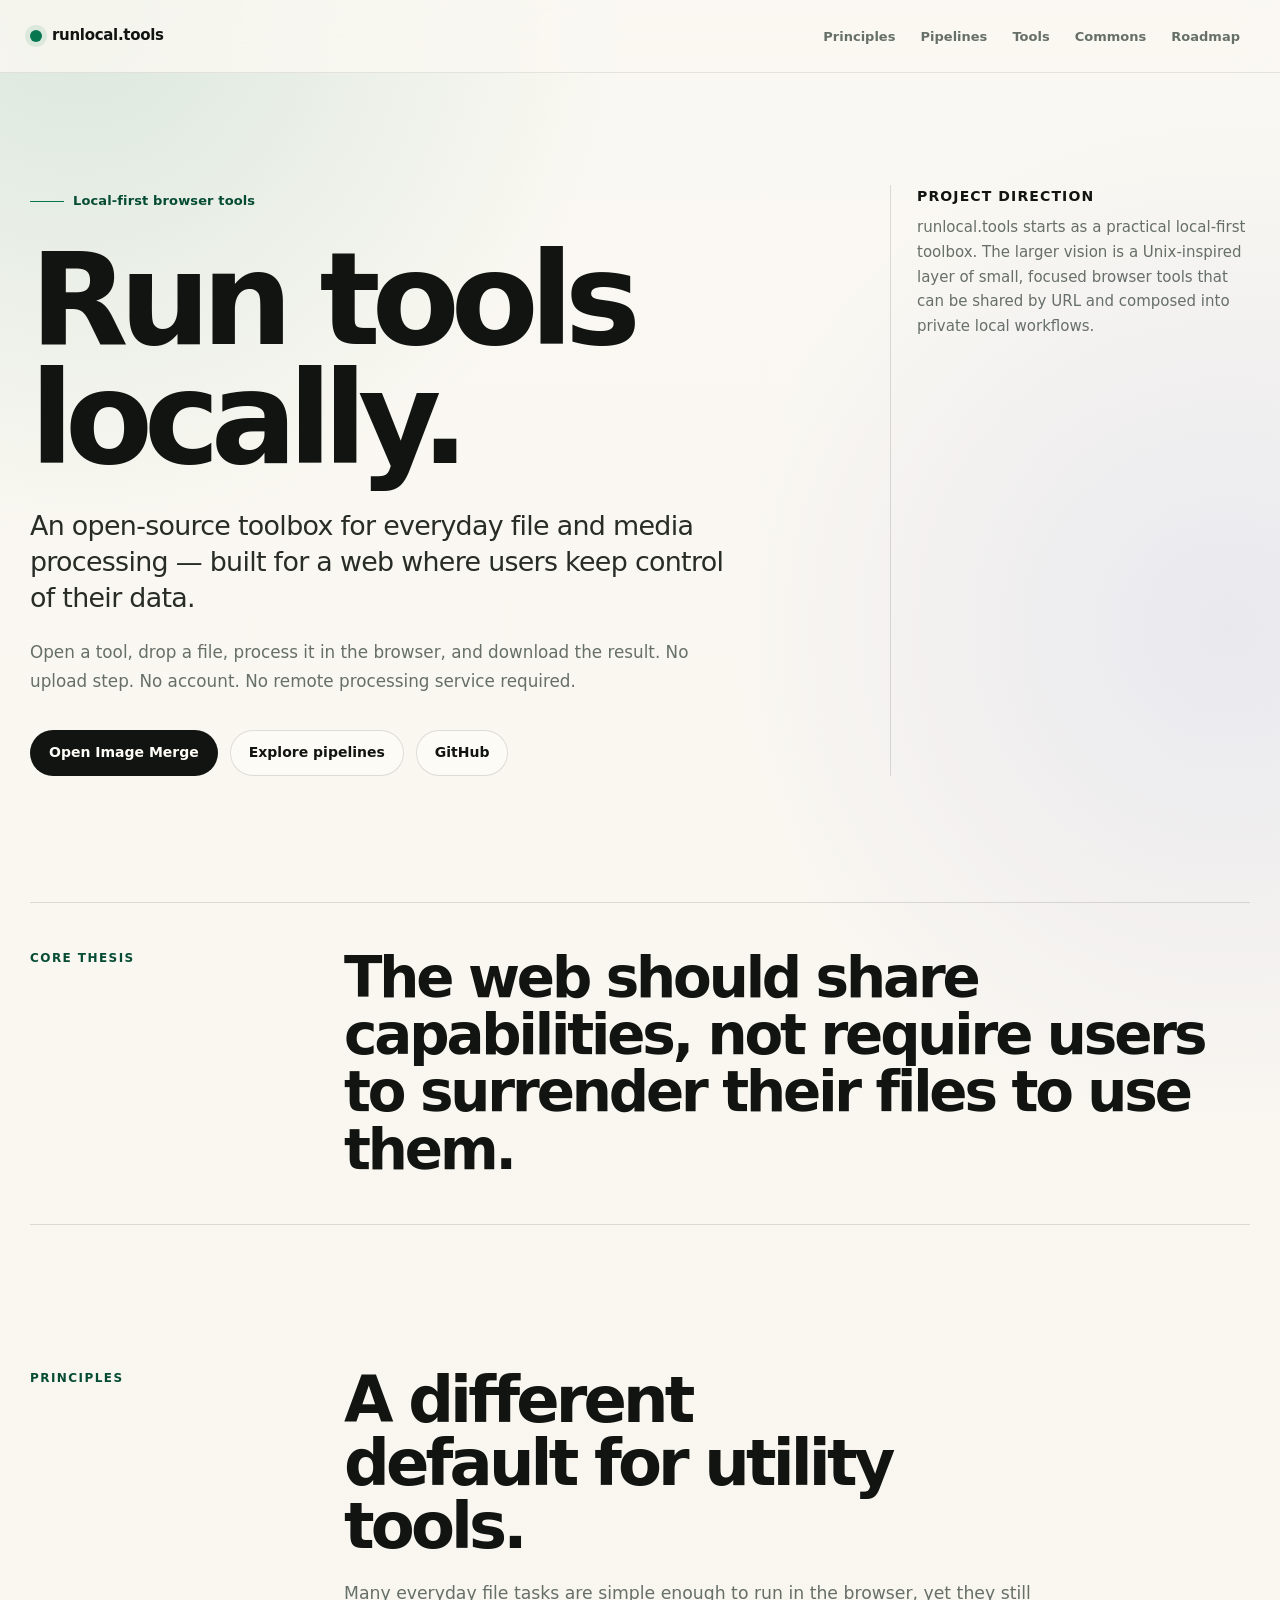
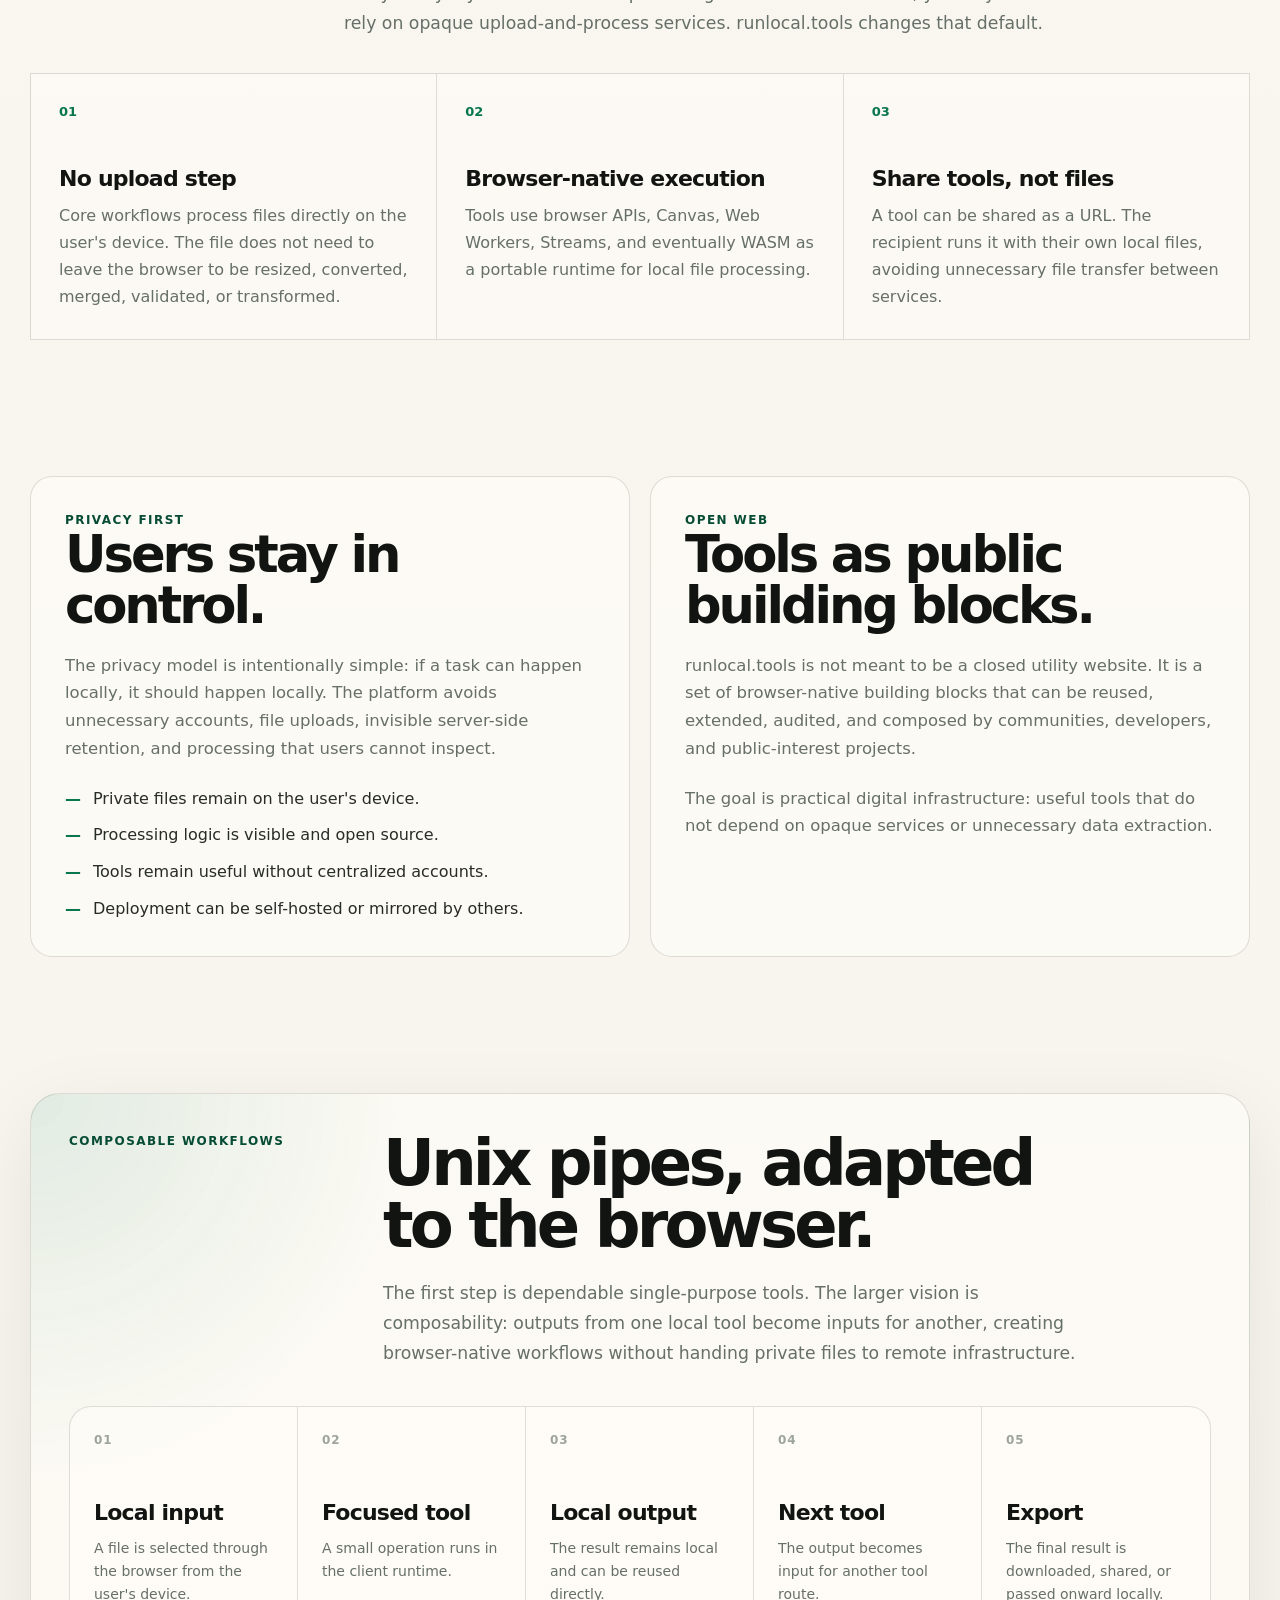
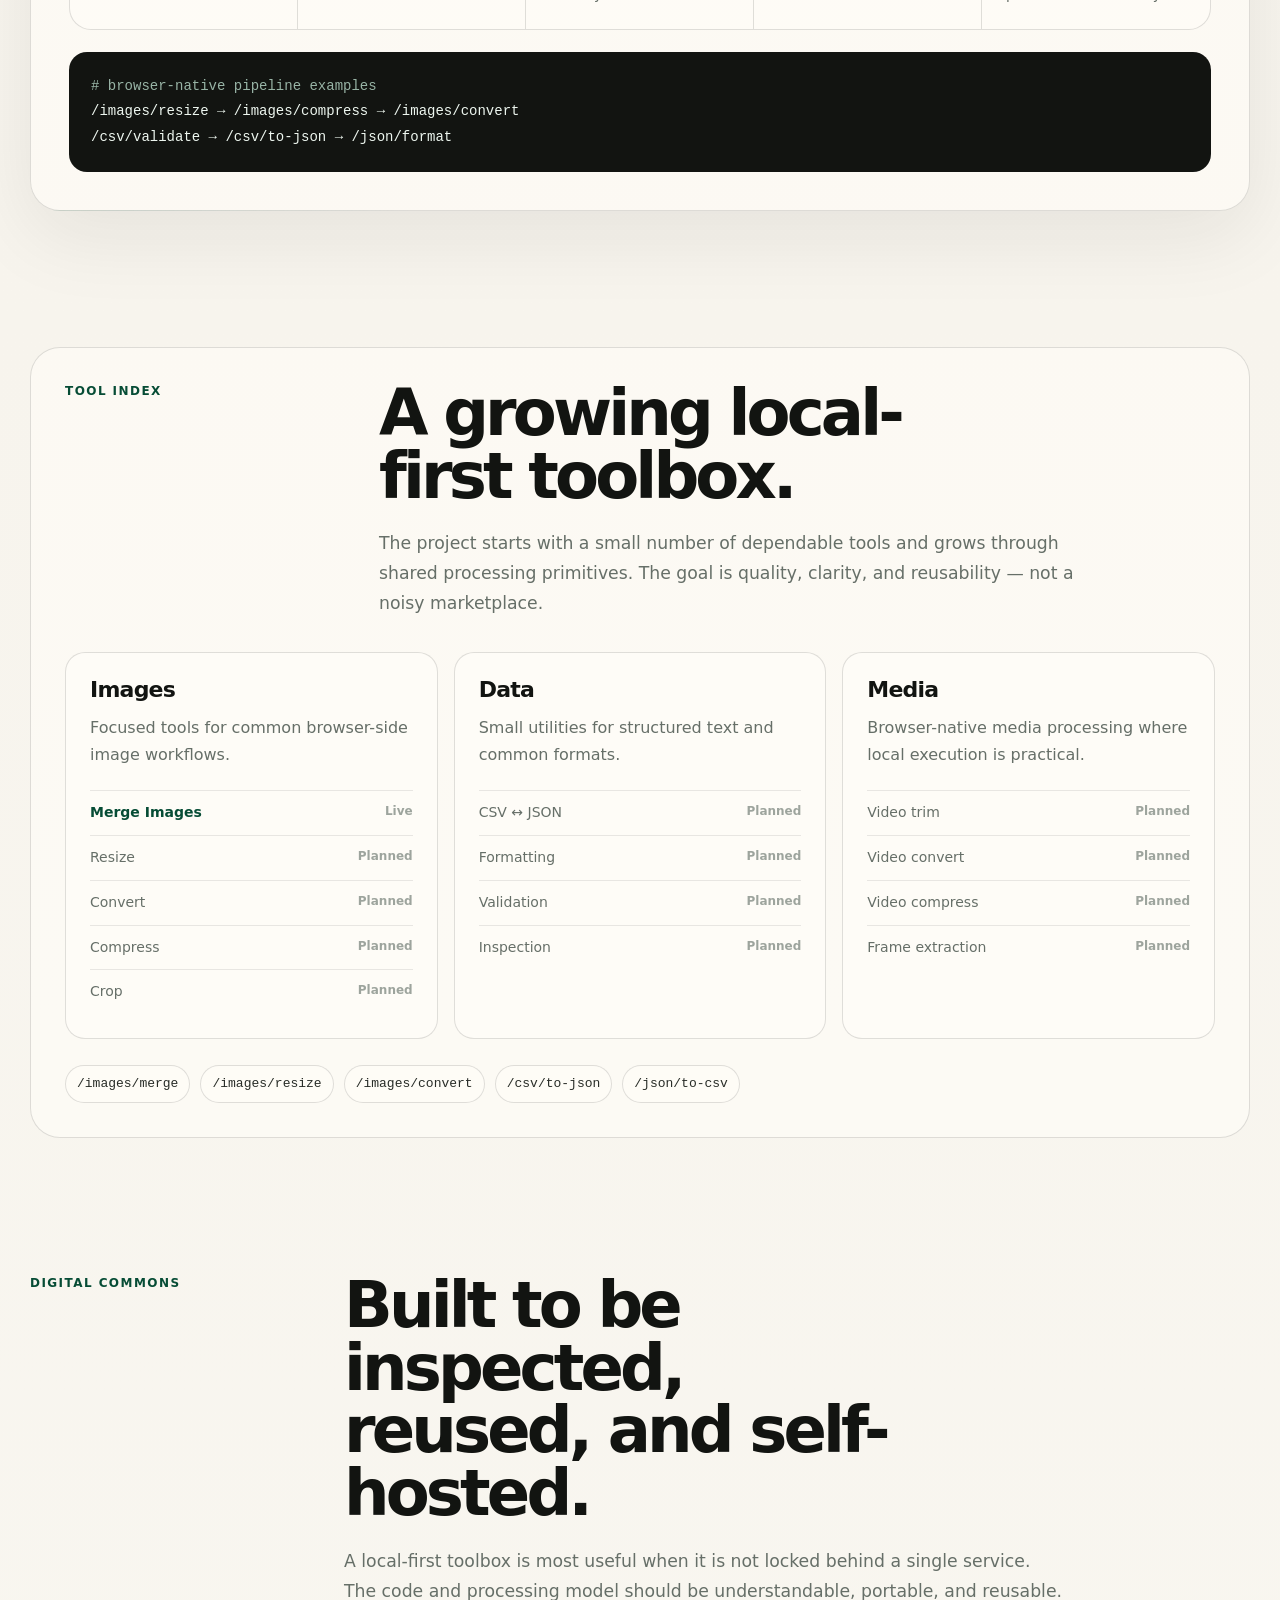
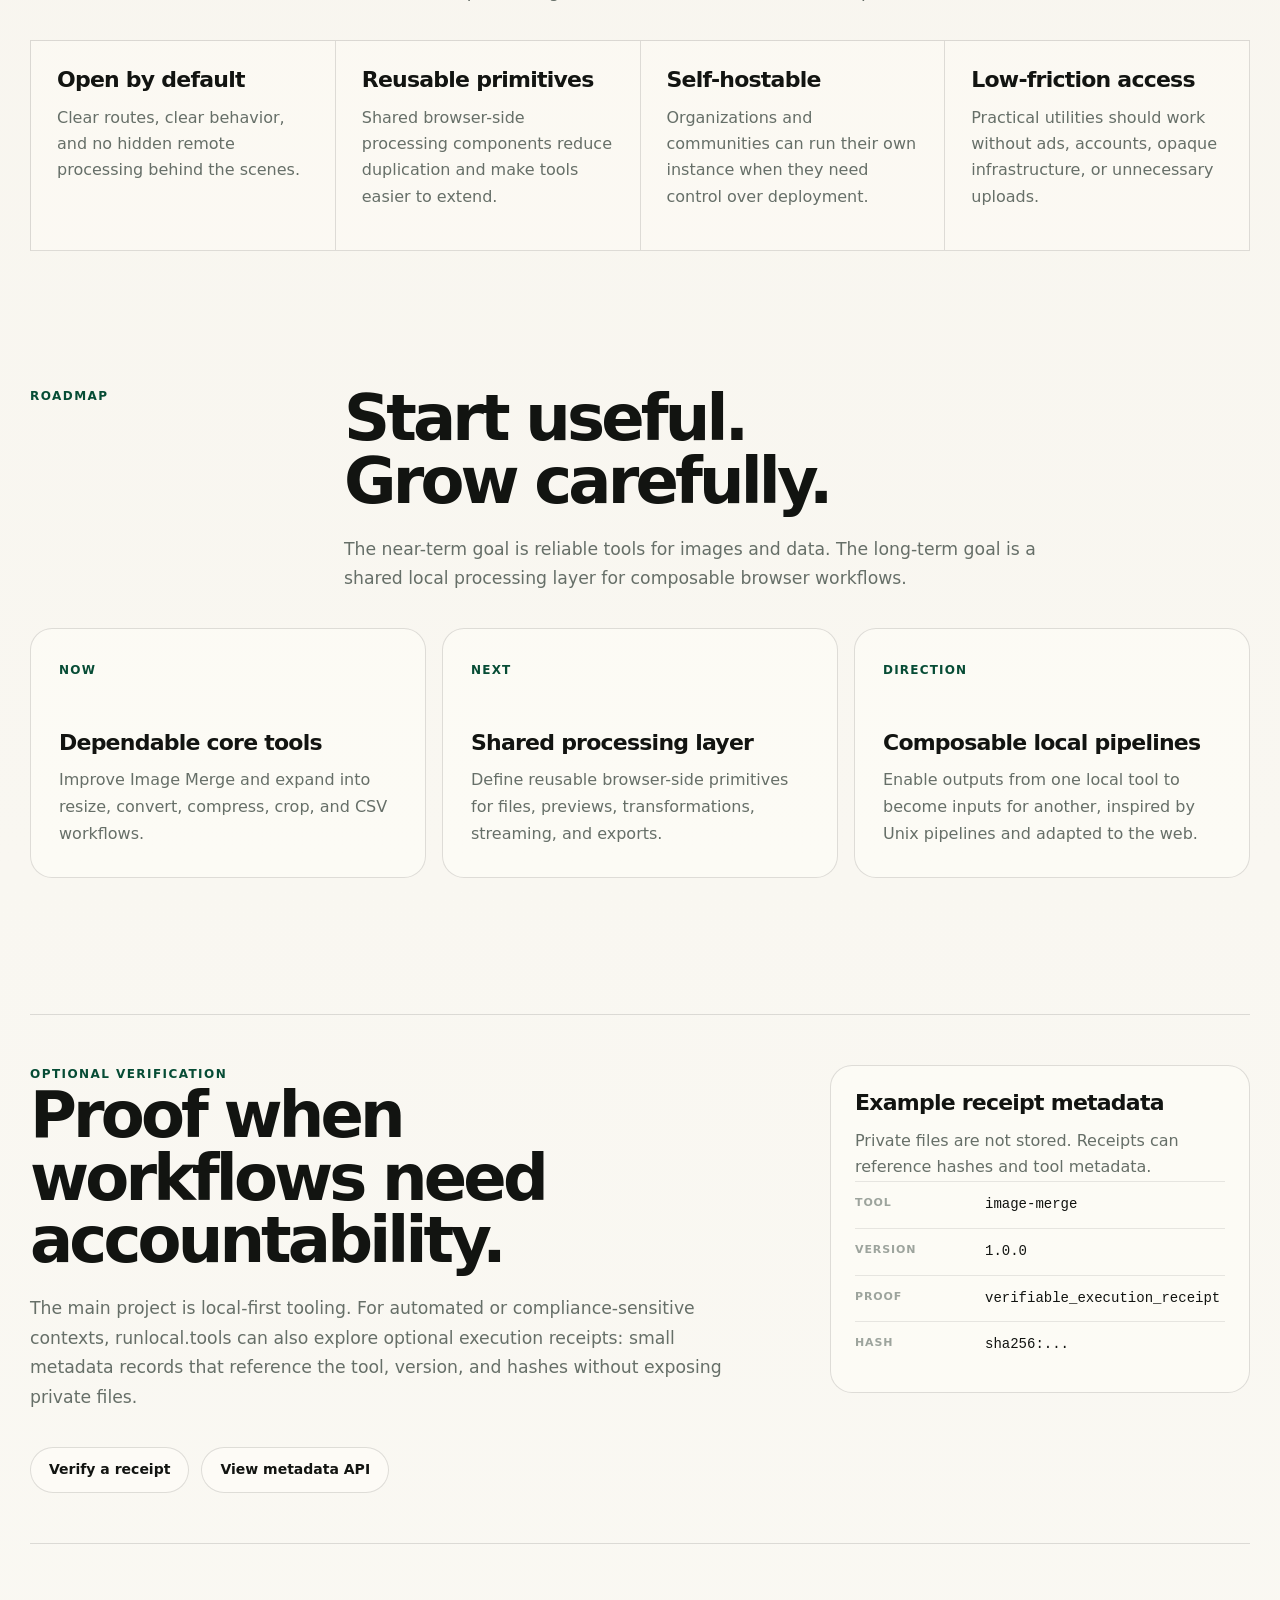
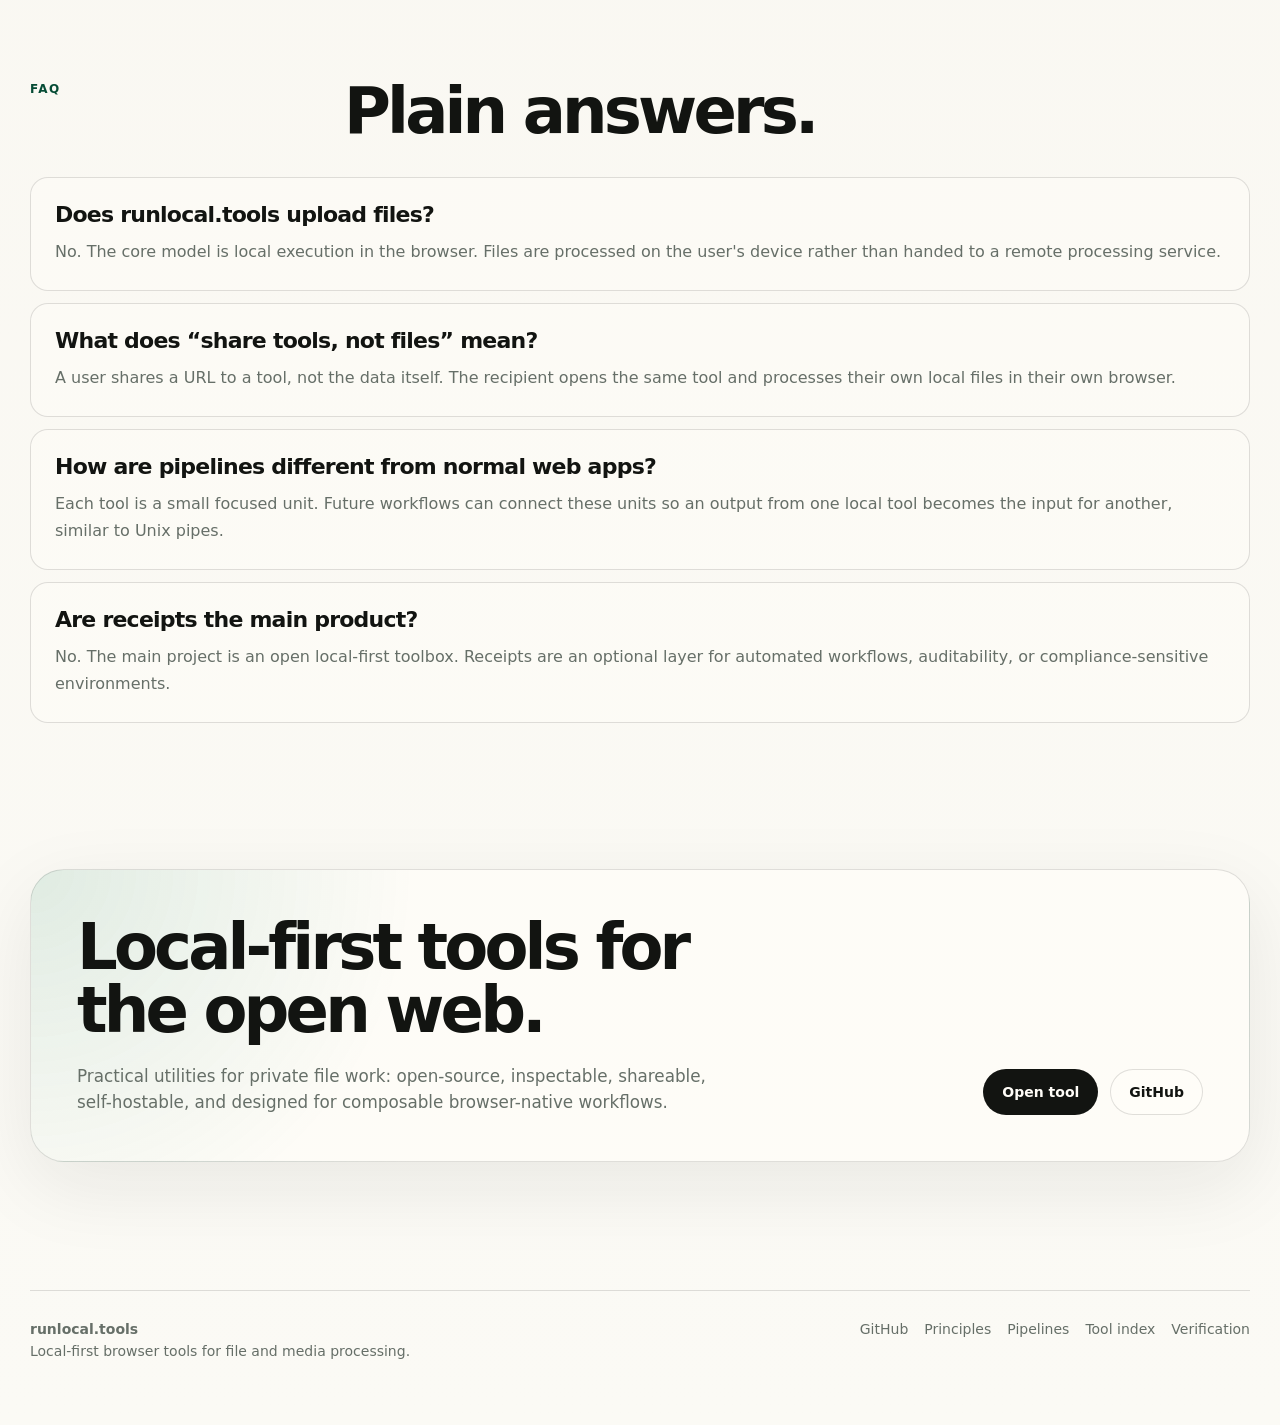
==== commit e272bb3f: "award winning homepage" ====
--- a/index.html
+++ b/index.html
@@ -4,75 +4,89 @@
   <meta charset="UTF-8" />
   <meta name="viewport" content="width=device-width, initial-scale=1.0" />
 
-  <title>runlocal.tools — Local-first browser tools</title>
+  <title>runlocal.tools — Local-first tools for the open web</title>
 
   <meta
     name="description"
-    content="runlocal.tools is an open-source toolbox for everyday file and media tasks. Tools run locally in the browser, without uploads or server-side processing."
+    content="runlocal.tools is an open-source, local-first toolbox for file and media processing. Tools run in the browser, without uploads or server-side processing."
   />
 
   <style>
     :root {
-      --bg-soft-2: #eef8f5;
-      --surface: rgba(255, 255, 255, 0.84);
-      --text: #171717;
-      --muted: #5f6673;
-      --line: #e7e8ee;
-      --line-strong: #d9dce6;
-      --accent: #4f46e5;
-      --accent-soft: #ecebff;
-      --accent-2: #0f8a5f;
-      --accent-2-soft: #e9f8f1;
-      --green: #16a34a;
-      --shadow: 0 10px 30px rgba(27, 35, 69, 0.07);
-      --shadow-strong: 0 24px 70px rgba(27, 35, 69, 0.12);
-      --radius: 18px;
-      --max: 1120px;
-      --content: 760px;
-    }
-
-    * { box-sizing: border-box; }
-    html { scroll-behavior: smooth; }
+      --bg: #f7f4ed;
+      --paper: #fffdf8;
+      --ink: #121411;
+      --ink-soft: #282c27;
+      --muted: #666f68;
+      --faint: #9da49d;
+      --line: rgba(18, 20, 17, 0.13);
+      --line-strong: rgba(18, 20, 17, 0.22);
+      --green: #08764f;
+      --green-dark: #064c35;
+      --green-soft: #e5f3ec;
+      --blue: #2636c7;
+      --blue-soft: #edf0ff;
+      --warm: #eee7d9;
+      --panel: rgba(255, 253, 248, 0.76);
+      --radius: 22px;
+      --max: 1220px;
+      --measure: 760px;
+      --shadow: 0 24px 80px rgba(28, 29, 24, 0.08);
+    }
+
+    * {
+      box-sizing: border-box;
+    }
+
+    html {
+      scroll-behavior: smooth;
+      background: var(--bg);
+    }
 
     body {
       margin: 0;
-      font-family: Inter, system-ui, -apple-system, BlinkMacSystemFont, "Segoe UI", sans-serif;
-      color: var(--text);
+      color: var(--ink);
       background:
-        radial-gradient(circle at top left, rgba(79, 70, 229, 0.08), transparent 28%),
-        radial-gradient(circle at top right, rgba(15, 138, 95, 0.08), transparent 30%),
-        linear-gradient(180deg, #fcfcfe 0%, #f8f8fc 100%);
-      line-height: 1.65;
+        radial-gradient(circle at 6% 0%, rgba(8, 118, 79, 0.13), transparent 34rem),
+        radial-gradient(circle at 96% 8%, rgba(38, 54, 199, 0.08), transparent 32rem),
+        linear-gradient(180deg, #faf8f2 0%, var(--bg) 45%, #fbfaf5 100%);
+      font-family:
+        ui-sans-serif, system-ui, -apple-system, BlinkMacSystemFont,
+        "Segoe UI", Arial, sans-serif;
+      line-height: 1.55;
       -webkit-font-smoothing: antialiased;
       text-rendering: optimizeLegibility;
     }
 
-    a { color: inherit; }
-    img { max-width: 100%; display: block; }
+    a {
+      color: inherit;
+    }
 
     code {
-      font-family: ui-monospace, SFMono-Regular, Menlo, Consolas, monospace;
-      background: rgba(79, 70, 229, 0.08);
-      color: var(--accent);
-      border-radius: 6px;
-      padding: 2px 6px;
-      font-size: 0.92em;
-    }
-
-    .container {
-      width: min(calc(100% - 40px), var(--max));
+      font-family: ui-monospace, SFMono-Regular, Menlo, Monaco, Consolas, monospace;
+      font-size: 0.9em;
+      color: var(--green-dark);
+      background: rgba(8, 118, 79, 0.08);
+      border-radius: 7px;
+      padding: 0.12rem 0.38rem;
+    }
+
+    .wrap {
+      width: min(calc(100% - 44px), var(--max));
       margin: 0 auto;
     }
 
-    .content-width { width: min(100%, var(--content)); }
+    .measure {
+      max-width: var(--measure);
+    }
 
     .site-header {
       position: sticky;
       top: 0;
-      z-index: 50;
-      backdrop-filter: blur(14px);
-      background: rgba(251, 251, 253, 0.82);
-      border-bottom: 1px solid rgba(231, 232, 238, 0.85);
+      z-index: 20;
+      border-bottom: 1px solid rgba(18, 20, 17, 0.09);
+      background: rgba(250, 248, 242, 0.82);
+      backdrop-filter: blur(18px);
     }
 
     .header-inner {
@@ -86,607 +100,732 @@
     .brand {
       display: inline-flex;
       align-items: center;
-      gap: 12px;
+      gap: 10px;
       text-decoration: none;
-      font-weight: 700;
+      font-weight: 720;
       letter-spacing: -0.02em;
+      font-size: 15px;
     }
 
     .brand-mark {
-      width: 34px;
-      height: 34px;
-      border-radius: 11px;
-      background: linear-gradient(135deg, var(--accent-soft), var(--bg-soft-2));
-      border: 1px solid var(--line);
-      box-shadow: inset 0 1px 0 rgba(255,255,255,0.9);
-      display: grid;
-      place-items: center;
-      font-size: 16px;
-    }
-
-    .nav { display: flex; align-items: center; gap: 22px; }
-    .nav-links { display: flex; align-items: center; gap: 18px; }
-
-    .nav-links a {
+      width: 12px;
+      height: 12px;
+      border-radius: 999px;
+      background: var(--green);
+      box-shadow: 0 0 0 5px rgba(8, 118, 79, 0.11);
+    }
+
+    .nav {
+      display: flex;
+      gap: 4px;
+      align-items: center;
+    }
+
+    .nav a {
       color: var(--muted);
       text-decoration: none;
-      font-size: 14px;
-      transition: color 0.2s ease;
-    }
-
-    .nav-links a:hover,
-    .nav-links a:focus-visible { color: var(--text); }
-
-    .button {
-      appearance: none;
-      border: 1px solid transparent;
-      background: transparent;
-      color: var(--text);
+      font-size: 13px;
+      font-weight: 650;
+      padding: 8px 10px;
       border-radius: 999px;
-      padding: 11px 16px;
+    }
+
+    .nav a:hover,
+    .nav a:focus-visible {
+      color: var(--ink);
+      background: rgba(18, 20, 17, 0.055);
+    }
+
+    .mobile-toggle {
+      display: none;
+      border: 1px solid var(--line);
+      background: rgba(255, 253, 248, 0.82);
+      border-radius: 12px;
+      padding: 8px 10px;
       font: inherit;
-      font-size: 14px;
-      font-weight: 600;
-      text-decoration: none;
+    }
+
+    .hero {
+      padding: 112px 0 74px;
+    }
+
+    .hero-kicker {
       display: inline-flex;
+      gap: 9px;
       align-items: center;
-      justify-content: center;
-      gap: 8px;
-      transition: transform 0.18s ease, background-color 0.18s ease, border-color 0.18s ease, color 0.18s ease, box-shadow 0.18s ease;
-      cursor: pointer;
-      white-space: nowrap;
-    }
-
-    .button:hover,
-    .button:focus-visible { transform: translateY(-1px); }
-
-    .button-primary {
-      background: var(--text);
-      color: white;
-      box-shadow: 0 8px 18px rgba(23, 23, 23, 0.12);
-    }
-
-    .button-secondary {
-      background: rgba(255,255,255,0.86);
-      border-color: var(--line);
-      color: var(--text);
-    }
-
-    .button-accent {
-      background: linear-gradient(135deg, var(--green), var(--accent-2));
-      color: white;
-      box-shadow: 0 10px 24px rgba(15, 138, 95, 0.18);
-    }
-
-    .hero { padding: 84px 0 44px; }
-
-    .eyebrow {
-      display: inline-flex;
-      align-items: center;
-      gap: 8px;
+      margin-bottom: 28px;
+      color: var(--green-dark);
       font-size: 13px;
-      font-weight: 700;
-      color: var(--accent-2);
-      background: rgba(15, 138, 95, 0.08);
-      border: 1px solid rgba(15, 138, 95, 0.14);
-      border-radius: 999px;
-      padding: 7px 12px;
-      margin-bottom: 22px;
+      font-weight: 760;
+      letter-spacing: 0.01em;
+    }
+
+    .hero-kicker::before {
+      content: "";
+      width: 34px;
+      height: 1px;
+      background: var(--green);
     }
 
     h1 {
-      margin: 0 0 18px;
-      font-size: clamp(2.7rem, 7vw, 5rem);
-      line-height: 1.02;
-      letter-spacing: -0.05em;
-      max-width: 13ch;
-    }
-
-    .hero-lead {
-      font-size: clamp(1.05rem, 2.2vw, 1.3rem);
+      margin: 0;
+      max-width: 10ch;
+      font-size: clamp(3.8rem, 10vw, 9rem);
+      line-height: 0.93;
+      letter-spacing: -0.07em;
+      font-weight: 760;
+    }
+
+    .hero-grid {
+      display: grid;
+      grid-template-columns: minmax(0, 1fr) 360px;
+      gap: 64px;
+      align-items: end;
+    }
+
+    .hero-lede {
+      margin: 30px 0 0;
+      max-width: 720px;
+      color: var(--ink-soft);
+      font-size: clamp(1.28rem, 2.1vw, 1.72rem);
+      line-height: 1.35;
+      letter-spacing: -0.026em;
+      font-weight: 430;
+    }
+
+    .hero-sub {
+      margin: 22px 0 0;
+      max-width: 660px;
       color: var(--muted);
-      max-width: 50rem;
-      margin: 0 0 18px;
-    }
-
-    .hero-copy {
-      font-size: 1.02rem;
-      color: var(--text);
-      max-width: 46rem;
-      margin: 0 0 14px;
+      font-size: 1.05rem;
+      line-height: 1.7;
     }
 
     .hero-actions {
       display: flex;
       flex-wrap: wrap;
       gap: 12px;
-      margin-top: 28px;
-      margin-bottom: 26px;
-    }
-
-    .hero-meta {
+      margin-top: 34px;
+    }
+
+    .button {
+      display: inline-flex;
+      min-height: 46px;
+      align-items: center;
+      justify-content: center;
+      border-radius: 999px;
+      padding: 0 18px;
+      border: 1px solid transparent;
+      text-decoration: none;
+      font-size: 14px;
+      font-weight: 720;
+      transition: transform 160ms ease, background 160ms ease, border-color 160ms ease;
+    }
+
+    .button:hover,
+    .button:focus-visible {
+      transform: translateY(-1px);
+    }
+
+    .button-primary {
+      background: var(--ink);
+      color: var(--paper);
+    }
+
+    .button-primary:hover,
+    .button-primary:focus-visible {
+      background: #272b26;
+    }
+
+    .button-secondary {
+      background: rgba(255, 253, 248, 0.58);
+      border-color: var(--line);
+      color: var(--ink);
+    }
+
+    .button-secondary:hover,
+    .button-secondary:focus-visible {
+      background: var(--paper);
+      border-color: var(--line-strong);
+    }
+
+    .hero-note {
+      align-self: stretch;
+      border-left: 1px solid var(--line);
+      padding-left: 26px;
+      color: var(--muted);
+      font-size: 15px;
+      line-height: 1.65;
+    }
+
+    .hero-note strong {
+      display: block;
+      color: var(--ink);
+      font-size: 14px;
+      margin-bottom: 7px;
+      text-transform: uppercase;
+      letter-spacing: 0.08em;
+    }
+
+    .thesis {
+      padding: 52px 0 76px;
+    }
+
+    .thesis-card {
+      border-top: 1px solid var(--line);
+      border-bottom: 1px solid var(--line);
+      padding: 46px 0;
+      display: grid;
+      grid-template-columns: 260px 1fr;
+      gap: 54px;
+      align-items: start;
+    }
+
+    .label {
+      color: var(--green-dark);
+      font-size: 12px;
+      font-weight: 780;
+      text-transform: uppercase;
+      letter-spacing: 0.12em;
+    }
+
+    .thesis-card p {
+      margin: 0;
+      max-width: 920px;
+      font-size: clamp(2rem, 4.4vw, 4.4rem);
+      line-height: 1.02;
+      letter-spacing: -0.055em;
+      font-weight: 620;
+    }
+
+    .section {
+      padding: 68px 0;
+    }
+
+    .section-header {
+      display: grid;
+      grid-template-columns: 260px minmax(0, 1fr);
+      gap: 54px;
+      align-items: start;
+      margin-bottom: 34px;
+    }
+
+    h2 {
+      margin: 0;
+      max-width: 13ch;
+      font-size: clamp(2.35rem, 5vw, 5rem);
+      line-height: 0.98;
+      letter-spacing: -0.06em;
+      font-weight: 680;
+    }
+
+    .section-intro {
+      margin: 22px 0 0;
+      max-width: 720px;
+      color: var(--muted);
+      font-size: 1.08rem;
+      line-height: 1.72;
+    }
+
+    .principles {
+      display: grid;
+      grid-template-columns: repeat(3, minmax(0, 1fr));
+      border-top: 1px solid var(--line);
+      border-left: 1px solid var(--line);
+    }
+
+    .principle {
+      min-height: 260px;
+      padding: 28px;
+      border-right: 1px solid var(--line);
+      border-bottom: 1px solid var(--line);
+      background: rgba(255, 253, 248, 0.42);
+    }
+
+    .principle-number {
+      color: var(--green);
+      font-size: 13px;
+      font-weight: 780;
+      margin-bottom: 44px;
+    }
+
+    h3 {
+      margin: 0 0 12px;
+      font-size: 22px;
+      line-height: 1.15;
+      letter-spacing: -0.035em;
+      font-weight: 650;
+    }
+
+    .principle p,
+    .text-card p,
+    .tool-card p,
+    .roadmap-card p,
+    .faq-item p,
+    .receipt-card p {
+      margin: 0;
+      color: var(--muted);
+      line-height: 1.68;
+    }
+
+    .split {
+      display: grid;
+      grid-template-columns: repeat(2, minmax(0, 1fr));
+      gap: 20px;
+    }
+
+    .text-card {
+      border: 1px solid var(--line);
+      border-radius: var(--radius);
+      padding: 34px;
+      background: rgba(255, 253, 248, 0.58);
+      min-height: 360px;
+    }
+
+    .text-card h2 {
+      font-size: clamp(2.15rem, 4vw, 3.9rem);
+      max-width: 12ch;
+    }
+
+    .text-card p {
+      margin-top: 22px;
+      font-size: 1.03rem;
+    }
+
+    .checklist {
+      list-style: none;
+      padding: 0;
+      margin: 24px 0 0;
+      display: grid;
+      gap: 12px;
+    }
+
+    .checklist li {
+      position: relative;
+      padding-left: 28px;
+      color: var(--ink-soft);
+    }
+
+    .checklist li::before {
+      content: "—";
+      position: absolute;
+      left: 0;
+      color: var(--green);
+      font-weight: 760;
+    }
+
+    .pipeline {
+      border: 1px solid var(--line);
+      border-radius: 30px;
+      background:
+        radial-gradient(circle at 0% 0%, rgba(8,118,79,0.11), transparent 24rem),
+        rgba(255, 253, 248, 0.58);
+      padding: 38px;
+      box-shadow: var(--shadow);
+    }
+
+    .pipeline h2 {
+      max-width: 15ch;
+    }
+
+    .pipeline-steps {
+      display: grid;
+      grid-template-columns: repeat(5, minmax(0, 1fr));
+      gap: 0;
+      margin-top: 38px;
+      border: 1px solid var(--line);
+      border-radius: 22px;
+      overflow: hidden;
+      background: rgba(255, 253, 248, 0.54);
+    }
+
+    .pipe-step {
+      min-height: 220px;
+      padding: 24px;
+      border-right: 1px solid var(--line);
+    }
+
+    .pipe-step:last-child {
+      border-right: 0;
+    }
+
+    .pipe-index {
+      color: var(--faint);
+      font-size: 12px;
+      font-weight: 760;
+      letter-spacing: 0.08em;
+      margin-bottom: 50px;
+    }
+
+    .pipe-step p {
+      color: var(--muted);
+      margin: 0;
+      font-size: 14px;
+      line-height: 1.62;
+    }
+
+    .code-line {
+      margin-top: 22px;
+      border-radius: 18px;
+      background: #121411;
+      color: #edf6ef;
+      padding: 22px;
+      overflow-x: auto;
+      font-family: ui-monospace, SFMono-Regular, Menlo, Monaco, Consolas, monospace;
+      font-size: 14px;
+      line-height: 1.8;
+    }
+
+    .code-line span {
+      color: #98b4a6;
+    }
+
+    .tools-panel {
+      border: 1px solid var(--line);
+      border-radius: 30px;
+      padding: 34px;
+      background: rgba(255, 253, 248, 0.58);
+    }
+
+    .tools-grid {
+      display: grid;
+      grid-template-columns: repeat(3, minmax(0, 1fr));
+      gap: 16px;
+      margin-top: 34px;
+    }
+
+    .tool-card {
+      border: 1px solid var(--line);
+      border-radius: 20px;
+      padding: 24px;
+      background: rgba(255, 253, 248, 0.62);
+    }
+
+    .tool-list {
+      list-style: none;
+      margin: 22px 0 0;
+      padding: 0;
+    }
+
+    .tool-list li {
+      display: flex;
+      justify-content: space-between;
+      gap: 14px;
+      padding: 11px 0;
+      border-top: 1px solid rgba(18,20,17,0.09);
+      color: var(--muted);
+      font-size: 14px;
+    }
+
+    .tool-list a {
+      color: var(--green-dark);
+      font-weight: 720;
+      text-decoration: none;
+    }
+
+    .status {
+      color: var(--faint);
+      font-size: 12px;
+      font-weight: 720;
+      white-space: nowrap;
+    }
+
+    .routes {
       display: flex;
       flex-wrap: wrap;
       gap: 10px;
-      margin-top: 6px;
-    }
-
-    .chip {
-      display: inline-flex;
-      align-items: center;
-      gap: 8px;
+      margin-top: 26px;
+    }
+
+    .route {
+      padding: 8px 11px;
+      border: 1px solid var(--line);
       border-radius: 999px;
+      color: var(--ink-soft);
+      background: rgba(255,253,248,0.58);
+      font-family: ui-monospace, SFMono-Regular, Menlo, Monaco, Consolas, monospace;
+      font-size: 13px;
+    }
+
+    .commons-grid {
+      display: grid;
+      grid-template-columns: repeat(4, minmax(0, 1fr));
+      border-top: 1px solid var(--line);
+      border-left: 1px solid var(--line);
+    }
+
+    .commons-card {
+      padding: 26px;
+      min-height: 210px;
+      border-right: 1px solid var(--line);
+      border-bottom: 1px solid var(--line);
+      background: rgba(255, 253, 248, 0.38);
+    }
+
+    .commons-card p {
+      color: var(--muted);
+      margin: 0;
+      line-height: 1.65;
+    }
+
+    .roadmap-grid {
+      display: grid;
+      grid-template-columns: repeat(3, minmax(0, 1fr));
+      gap: 16px;
+    }
+
+    .roadmap-card {
       border: 1px solid var(--line);
-      background: rgba(255,255,255,0.72);
-      padding: 9px 12px;
-      font-size: 13px;
+      border-radius: var(--radius);
+      padding: 28px;
+      min-height: 250px;
+      background: rgba(255,253,248,0.56);
+    }
+
+    .tag {
+      display: inline-block;
+      margin-bottom: 50px;
+      color: var(--green-dark);
+      font-size: 12px;
+      font-weight: 780;
+      text-transform: uppercase;
+      letter-spacing: 0.1em;
+    }
+
+    .receipt {
+      border-top: 1px solid var(--line);
+      border-bottom: 1px solid var(--line);
+      padding: 50px 0;
+      display: grid;
+      grid-template-columns: 1fr 420px;
+      gap: 54px;
+      align-items: start;
+    }
+
+    .receipt h2 {
+      max-width: 12ch;
+    }
+
+    .receipt-card {
+      border: 1px solid var(--line);
+      border-radius: 22px;
+      background: rgba(255,253,248,0.56);
+      padding: 24px;
+    }
+
+    .proof-row {
+      display: grid;
+      grid-template-columns: 116px 1fr;
+      gap: 14px;
+      padding: 12px 0;
+      border-top: 1px solid rgba(18,20,17,0.09);
+      font-size: 14px;
+    }
+
+    .proof-label {
+      color: var(--faint);
+      text-transform: uppercase;
+      font-size: 11px;
+      letter-spacing: 0.08em;
+      font-weight: 800;
+    }
+
+    .proof-value {
+      overflow-wrap: anywhere;
+      font-family: ui-monospace, SFMono-Regular, Menlo, Monaco, Consolas, monospace;
+    }
+
+    .faq-grid {
+      display: grid;
+      gap: 12px;
+    }
+
+    .faq-item {
+      border: 1px solid var(--line);
+      border-radius: 18px;
+      padding: 24px;
+      background: rgba(255,253,248,0.46);
+    }
+
+    .cta {
+      padding: 78px 0 92px;
+    }
+
+    .cta-card {
+      border-radius: 34px;
+      border: 1px solid var(--line);
+      padding: 46px;
+      background:
+        radial-gradient(circle at 0% 0%, rgba(8,118,79,0.12), transparent 24rem),
+        rgba(255,253,248,0.62);
+      display: grid;
+      grid-template-columns: 1fr auto;
+      gap: 34px;
+      align-items: end;
+      box-shadow: var(--shadow);
+    }
+
+    .cta-card h2 {
+      max-width: 14ch;
+    }
+
+    .cta-card p {
       color: var(--muted);
-    }
-
-    .card {
-      border: 1px solid rgba(231, 232, 238, 0.95);
-      background: var(--surface);
-      backdrop-filter: blur(12px);
-      border-radius: var(--radius);
-      box-shadow: var(--shadow);
-    }
-
-    .section { padding: 36px 0; }
-    .section-header { margin-bottom: 24px; }
-
-    .section-kicker {
-      display: inline-block;
-      font-size: 13px;
-      font-weight: 700;
-      letter-spacing: 0.04em;
-      text-transform: uppercase;
-      color: var(--accent-2);
-      margin-bottom: 10px;
-    }
-
-    .section h2,
-    .cta-panel h2 {
-      margin: 0 0 10px;
-      font-size: clamp(2rem, 4vw, 2.8rem);
-      line-height: 1.08;
-      letter-spacing: -0.03em;
-    }
-
-    .section-intro {
-      margin: 0;
-      max-width: 54rem;
+      margin: 22px 0 0;
+      max-width: 650px;
+      font-size: 1.05rem;
+    }
+
+    .footer {
+      padding: 36px 0 62px;
       color: var(--muted);
-      font-size: 1.04rem;
-    }
-
-    .principles,
-    .tool-groups,
-    .steps,
-    .roadmap-grid,
-    .receipt-grid {
-      display: grid;
-      gap: 16px;
-    }
-
-    .principles { grid-template-columns: repeat(3, minmax(0, 1fr)); margin-top: 22px; }
-    .tool-groups { grid-template-columns: repeat(3, minmax(0, 1fr)); margin-top: 18px; }
-    .steps { grid-template-columns: repeat(4, minmax(0, 1fr)); margin-top: 18px; }
-    .roadmap-grid { grid-template-columns: repeat(3, minmax(0, 1fr)); }
-    .receipt-grid { grid-template-columns: 1.05fr 0.95fr; align-items: start; }
-
-    .principle,
-    .tool-category,
-    .step,
-    .roadmap-card,
-    .faq-item,
-    .editorial-card,
-    .pipe-card,
-    .receipt-card {
-      padding: 22px;
-    }
-
-    .principle-icon,
-    .pipe-icon {
-      width: 40px;
-      height: 40px;
-      border-radius: 13px;
-      display: grid;
-      place-items: center;
-      margin-bottom: 16px;
-      font-size: 18px;
-      border: 1px solid var(--line);
-      background: linear-gradient(135deg, var(--accent-soft), #f9f8ff);
-    }
-
-    .principle h3,
-    .tool-category h3,
-    .roadmap-card h3,
-    .faq-item h3,
-    .step h3,
-    .pipe-card h3,
-    .receipt-card h3 {
-      margin: 0 0 8px;
-      font-size: 18px;
-      line-height: 1.2;
-    }
-
-    .principle p,
-    .tool-category p,
-    .roadmap-card p,
-    .faq-item p,
-    .step p,
-    .pipe-card p,
-    .receipt-card p,
-    .editorial-card p,
-    .open-source-grid p {
-      margin: 0;
-      color: var(--muted);
-    }
-
-    .two-col {
-      display: grid;
-      grid-template-columns: 1.1fr 0.9fr;
-      gap: 18px;
-      align-items: start;
-    }
-
-    .editorial-card p { margin-top: 0; margin-bottom: 14px; }
-    .editorial-card p:last-child { margin-bottom: 0; }
-
-    .plain-list,
-    .tool-list,
+      font-size: 14px;
+    }
+
+    .footer-inner {
+      border-top: 1px solid var(--line);
+      padding-top: 28px;
+      display: flex;
+      justify-content: space-between;
+      gap: 24px;
+    }
+
     .footer-links {
       list-style: none;
+      margin: 0;
       padding: 0;
-      margin: 0;
-    }
-
-    .plain-list li {
-      position: relative;
-      padding-left: 18px;
-      margin-bottom: 10px;
-      color: var(--text);
-    }
-
-    .plain-list li::before {
-      content: "•";
-      position: absolute;
-      left: 0;
-      color: var(--accent);
-    }
-
-    .tool-directory,
-    .open-source-grid,
-    .roadmap-card,
-    .cta-panel,
-    .pipe-panel,
-    .receipt-panel {
-      padding: 24px;
-    }
-
-    .tool-category {
-      border: 1px solid var(--line);
-      border-radius: 16px;
-      background: rgba(255,255,255,0.6);
-    }
-
-    .tool-list li {
-      font-size: 14px;
-      color: var(--muted);
-      padding: 7px 0;
-      border-bottom: 1px solid #eff1f6;
-    }
-
-    .tool-list li:last-child {
-      border-bottom: 0;
-      padding-bottom: 0;
-    }
-
-    .tool-list-link-item {
-      align-items: flex-start;
       display: flex;
-      flex-direction: column;
-      gap: 6px;
-    }
-
-    .tool-link {
-      background: var(--accent-soft);
-      border: 1px solid rgba(79, 70, 229, 0.2);
-      border-radius: 999px;
-      color: var(--accent);
-      display: inline-flex;
-      font-size: 13px;
-      font-weight: 700;
-      padding: 6px 12px;
-      text-decoration: none;
-      transition: background-color 0.18s ease, border-color 0.18s ease, transform 0.18s ease;
-    }
-
-    .tool-link:hover,
-    .tool-link:focus-visible {
-      background: #e2e0ff;
-      border-color: rgba(79, 70, 229, 0.32);
-      transform: translateY(-1px);
-    }
-
-    .tool-link-meta {
-      color: var(--muted);
-      font-size: 12px;
-    }
-
-    .tool-route-strip {
-      margin-top: 18px;
-      display: flex;
+      gap: 16px;
       flex-wrap: wrap;
-      gap: 10px;
-    }
-
-    .route-pill {
-      border-radius: 999px;
-      background: rgba(255,255,255,0.85);
-      border: 1px solid var(--line);
-      padding: 9px 12px;
-      font-size: 13px;
-      color: var(--text);
-      font-family: ui-monospace, SFMono-Regular, Menlo, Consolas, monospace;
-    }
-
-    .step-number {
-      width: 32px;
-      height: 32px;
-      border-radius: 999px;
-      display: grid;
-      place-items: center;
-      font-weight: 700;
-      font-size: 14px;
-      margin-bottom: 14px;
-      background: var(--accent-soft);
-      color: var(--accent);
-      border: 1px solid rgba(79, 70, 229, 0.12);
-    }
-
-    .open-source-grid {
-      display: grid;
-      grid-template-columns: repeat(2, minmax(0, 1fr));
-      gap: 16px;
-    }
-
-    .open-source-block {
-      border: 1px solid var(--line);
-      border-radius: 16px;
-      padding: 20px;
-      background: rgba(255,255,255,0.7);
-    }
-
-    .pipe-panel {
-      background:
-        radial-gradient(circle at top left, rgba(15, 138, 95, 0.12), transparent 34%),
-        radial-gradient(circle at top right, rgba(79, 70, 229, 0.10), transparent 36%),
-        rgba(255,255,255,0.88);
-      box-shadow: var(--shadow-strong);
-    }
-
-    .pipe-flow {
-      display: grid;
-      grid-template-columns: repeat(5, minmax(0, 1fr));
-      gap: 14px;
-      margin-top: 24px;
-    }
-
-    .pipe-card {
-      position: relative;
-      border: 1px solid var(--line);
-      border-radius: 18px;
-      background: rgba(255,255,255,0.82);
-      box-shadow: var(--shadow);
-    }
-
-    .pipe-card:not(:last-child)::after {
-      content: "→";
-      position: absolute;
-      right: -14px;
-      top: 50%;
-      transform: translateY(-50%);
-      color: var(--accent);
-      font-weight: 900;
-      z-index: 2;
-    }
-
-    .pipe-example {
-      margin-top: 18px;
-      border: 1px solid var(--line);
-      background: rgba(255,255,255,0.72);
-      border-radius: 16px;
-      padding: 16px;
-      overflow-x: auto;
-      font-family: ui-monospace, SFMono-Regular, Menlo, Consolas, monospace;
-      color: var(--text);
-      font-size: 14px;
-    }
-
-    .roadmap-tag {
-      display: inline-block;
-      font-size: 12px;
-      font-weight: 700;
-      color: var(--accent-2);
-      background: var(--accent-2-soft);
-      border-radius: 999px;
-      padding: 6px 10px;
-      margin-bottom: 14px;
-    }
-
-    .faq-grid {
-      display: grid;
-      gap: 14px;
-    }
-
-    .faq-item {
-      border: 1px solid var(--line);
-      border-radius: 16px;
-      background: rgba(255,255,255,0.72);
-    }
-
-    .receipt-panel {
-      background: rgba(255,255,255,0.78);
-    }
-
-    .receipt-card {
-      border: 1px solid var(--line);
-      border-radius: 18px;
-      background: rgba(255,255,255,0.76);
-    }
-
-    .receipt-muted {
-      color: var(--muted);
-      font-size: 14px;
-    }
-
-    .proof-row {
-      display: grid;
-      grid-template-columns: 120px minmax(0, 1fr);
-      gap: 14px;
-      padding: 10px 0;
-      border-top: 1px solid #eef0f6;
-      font-size: 14px;
-    }
-
-    .proof-label {
-      color: var(--muted);
-      font-size: 12px;
-      text-transform: uppercase;
-      letter-spacing: 0.06em;
-      font-weight: 800;
-    }
-
-    .proof-value {
-      font-family: ui-monospace, SFMono-Regular, Menlo, Consolas, monospace;
-      overflow-wrap: anywhere;
-    }
-
-    .cta-panel {
-      display: flex;
-      align-items: center;
-      justify-content: space-between;
-      gap: 24px;
-      background: linear-gradient(135deg, rgba(236,235,255,0.92), rgba(233,248,241,0.92));
-      border: 1px solid rgba(220, 225, 239, 0.95);
-      border-radius: 24px;
-      box-shadow: var(--shadow);
-    }
-
-    .cta-panel p {
-      margin: 0;
-      color: var(--muted);
-      max-width: 42rem;
-    }
-
-    .site-footer {
-      padding: 36px 0 60px;
-      color: var(--muted);
-    }
-
-    .footer-inner {
-      padding-top: 26px;
-      border-top: 1px solid var(--line);
-      display: flex;
-      flex-wrap: wrap;
-      align-items: center;
-      justify-content: space-between;
-      gap: 18px;
-    }
-
-    .footer-copy { font-size: 14px; }
-
-    .footer-links {
-      display: flex;
-      flex-wrap: wrap;
-      gap: 16px;
     }
 
     .footer-links a {
-      font-size: 14px;
       color: var(--muted);
       text-decoration: none;
     }
 
-    .footer-links a:hover,
-    .footer-links a:focus-visible { color: var(--text); }
-
-    .mobile-nav-toggle {
-      display: none;
-      border: 1px solid var(--line);
-      background: rgba(255,255,255,0.82);
-      border-radius: 12px;
-      padding: 9px 11px;
-      font: inherit;
-      cursor: pointer;
-    }
-
-    @media (max-width: 980px) {
-      .two-col,
+    @media (max-width: 1040px) {
+      .hero-grid,
+      .thesis-card,
+      .section-header,
+      .receipt,
+      .cta-card {
+        grid-template-columns: 1fr;
+      }
+
+      .hero-note {
+        border-left: 0;
+        border-top: 1px solid var(--line);
+        padding: 22px 0 0;
+      }
+
       .principles,
-      .tool-groups,
-      .steps,
+      .tools-grid,
+      .commons-grid,
       .roadmap-grid,
-      .open-source-grid,
-      .pipe-flow,
-      .receipt-grid {
+      .split {
         grid-template-columns: 1fr;
       }
 
-      .pipe-card:not(:last-child)::after {
-        content: "↓";
-        right: auto;
-        left: 50%;
-        top: auto;
-        bottom: -18px;
-        transform: translateX(-50%);
-      }
-
-      .cta-panel {
-        flex-direction: column;
-        align-items: flex-start;
-      }
-    }
-
-    @media (max-width: 760px) {
-      .header-inner { min-height: 64px; }
-
-      .mobile-nav-toggle {
+      .pipeline-steps {
+        grid-template-columns: 1fr;
+      }
+
+      .pipe-step {
+        border-right: 0;
+        border-bottom: 1px solid var(--line);
+        min-height: auto;
+      }
+
+      .pipe-step:last-child {
+        border-bottom: 0;
+      }
+
+      .pipe-index {
+        margin-bottom: 24px;
+      }
+    }
+
+    @media (max-width: 740px) {
+      .wrap {
+        width: min(calc(100% - 28px), var(--max));
+      }
+
+      .header-inner {
+        min-height: 64px;
+      }
+
+      .mobile-toggle {
         display: inline-flex;
-        align-items: center;
-        justify-content: center;
-      }
-
-      .nav { position: relative; }
+      }
+
+      .nav {
+        position: relative;
+      }
 
       .nav-links {
         position: absolute;
         top: calc(100% + 12px);
         right: 0;
-        min-width: 220px;
-        padding: 14px;
-        background: rgba(255,255,255,0.96);
-        border: 1px solid var(--line);
-        border-radius: 16px;
-        box-shadow: var(--shadow);
+        min-width: 240px;
         display: none;
         flex-direction: column;
-        align-items: flex-start;
-        gap: 12px;
-      }
-
-      .nav-links.open { display: flex; }
-      .hero { padding-top: 56px; }
-      .container { width: min(calc(100% - 28px), var(--max)); }
-      .proof-row { grid-template-columns: 1fr; gap: 4px; }
+        align-items: stretch;
+        padding: 12px;
+        border: 1px solid var(--line);
+        border-radius: 18px;
+        background: rgba(255,253,248,0.96);
+        box-shadow: var(--shadow);
+      }
+
+      .nav-links.open {
+        display: flex;
+      }
+
+      .hero {
+        padding: 68px 0 48px;
+      }
+
+      h1 {
+        font-size: clamp(3.5rem, 17vw, 5.8rem);
+        letter-spacing: -0.075em;
+      }
+
+      .section {
+        padding: 48px 0;
+      }
+
+      .thesis-card p {
+        font-size: clamp(1.75rem, 10vw, 3.1rem);
+      }
+
+      .text-card,
+      .pipeline,
+      .tools-panel,
+      .cta-card {
+        padding: 24px;
+      }
+
+      .proof-row {
+        grid-template-columns: 1fr;
+        gap: 4px;
+      }
+
+      .footer-inner {
+        flex-direction: column;
+      }
     }
 
     @media (prefers-reduced-motion: reduce) {
-      html { scroll-behavior: auto; }
-      *, *::before, *::after {
+      html {
+        scroll-behavior: auto;
+      }
+
+      *,
+      *::before,
+      *::after {
+        transition: none !important;
         animation: none !important;
-        transition: none !important;
       }
     }
   </style>
@@ -694,22 +833,20 @@
 
 <body>
   <header class="site-header">
-    <div class="container header-inner">
+    <div class="wrap header-inner">
       <a class="brand" href="#top" aria-label="runlocal.tools home">
-        <span class="brand-mark">⚒️</span>
+        <span class="brand-mark" aria-hidden="true"></span>
         <span>runlocal.tools</span>
       </a>
 
-      <nav class="nav" aria-label="Primary">
-        <button class="mobile-nav-toggle" id="navToggle" aria-expanded="false" aria-controls="navLinks">☰</button>
-
+      <nav class="nav" aria-label="Primary navigation">
+        <button class="mobile-toggle" id="navToggle" aria-expanded="false" aria-controls="navLinks">☰</button>
         <div class="nav-links" id="navLinks">
-          <a href="#why-local">Why local</a>
+          <a href="#principles">Principles</a>
           <a href="#pipes">Pipelines</a>
           <a href="#tools">Tools</a>
-          <a href="#open-source">Open source</a>
+          <a href="#commons">Commons</a>
           <a href="#roadmap">Roadmap</a>
-          <a href="#verification">Verification</a>
         </div>
       </nav>
     </div>
@@ -717,145 +854,153 @@
 
   <main id="top">
     <section class="hero">
-      <div class="container">
-        <div class="content-width">
-          <div class="eyebrow">Privacy-first · Open source · Browser-native</div>
-
-          <h1>Local tools for private files.</h1>
-
-          <p class="hero-lead">
-            runlocal.tools is an open toolbox for everyday file and media tasks — designed to run entirely in your browser.
+      <div class="wrap hero-grid">
+        <div>
+          <div class="hero-kicker">Local-first browser tools</div>
+
+          <h1>Run tools locally.</h1>
+
+          <p class="hero-lede">
+            An open-source toolbox for everyday file and media processing — built for a web where users keep control of their data.
           </p>
 
-          <p class="hero-copy">
-            Open a tool, drop a file, process it locally, and download the result. No upload step. No server-side processing. No account required.
+          <p class="hero-sub">
+            Open a tool, drop a file, process it in the browser, and download the result. No upload step. No account. No remote processing service required.
           </p>
 
-          <p class="hero-copy">
-            The long-term goal is a Unix-like toolbox for the web: small, focused tools that can be shared by URL and composed into local browser-native pipelines.
-          </p>
-
           <div class="hero-actions">
-            <a class="button button-primary" href="/images/merge/index.html">Open Image Merge Tool</a>
-            <a class="button button-secondary" href="#pipes">See pipeline idea</a>
-            <a class="button button-secondary" href="https://github.com/panndabea/runlocal.tools">View on GitHub</a>
-          </div>
-
-          <div class="hero-meta" aria-label="Project highlights">
-            <div class="chip">🔒 Files stay on your device</div>
-            <div class="chip">🌐 Runs in the browser runtime</div>
-            <div class="chip">🔗 Share tools, not files</div>
-            <div class="chip">🧩 Composable by design</div>
-          </div>
-        </div>
+            <a class="button button-primary" href="/images/merge/index.html">Open Image Merge</a>
+            <a class="button button-secondary" href="#pipes">Explore pipelines</a>
+            <a class="button button-secondary" href="https://github.com/panndabea/runlocal.tools">GitHub</a>
+          </div>
+        </div>
+
+        <aside class="hero-note">
+          <strong>Project direction</strong>
+          runlocal.tools starts as a practical local-first toolbox. The larger vision is a Unix-inspired layer of small, focused browser tools that can be shared by URL and composed into private local workflows.
+        </aside>
       </div>
     </section>
 
-    <section class="section" id="why-local">
-      <div class="container">
-        <div class="section-header content-width">
-          <div class="section-kicker">Why local</div>
-          <h2>Everyday file tasks should not require blind trust.</h2>
-          <p class="section-intro">
-            Many simple web utilities still require users to upload private files to remote servers. For image, data, and media processing, that is often unnecessary: modern browsers are capable enough to do the work locally.
-          </p>
-        </div>
-
-        <div class="principles">
-          <div class="card principle">
-            <div class="principle-icon">🔐</div>
-            <h3>No upload step</h3>
-            <p>Core workflows process files directly on the user's device. The file does not need to be transferred to a third-party service.</p>
-          </div>
-
-          <div class="card principle">
-            <div class="principle-icon">🖥️</div>
-            <h3>Browser-native execution</h3>
-            <p>Tools use browser APIs, Web Workers, Streams, Canvas, and eventually WASM to perform useful work in the client runtime.</p>
-          </div>
-
-          <div class="card principle">
-            <div class="principle-icon">🧭</div>
-            <h3>Clear, stable routes</h3>
-            <p>Each tool has a simple URL such as <code>/images/merge</code>, <code>/images/resize</code>, or <code>/csv/to-json</code>.</p>
-          </div>
+    <section class="thesis">
+      <div class="wrap">
+        <div class="thesis-card">
+          <div class="label">Core thesis</div>
+          <p>The web should share capabilities, not require users to surrender their files to use them.</p>
         </div>
       </div>
     </section>
 
-    <section class="section" id="about">
-      <div class="container two-col">
-        <div class="card editorial-card">
-          <div class="section-kicker">Core idea</div>
-          <h2>Share tools, not files.</h2>
+    <section class="section" id="principles">
+      <div class="wrap">
+        <div class="section-header">
+          <div class="label">Principles</div>
+          <div>
+            <h2>A different default for utility tools.</h2>
+            <p class="section-intro">
+              Many everyday file tasks are simple enough to run in the browser, yet they still rely on opaque upload-and-process services. runlocal.tools changes that default.
+            </p>
+          </div>
+        </div>
+
+        <div class="principles">
+          <article class="principle">
+            <div class="principle-number">01</div>
+            <h3>No upload step</h3>
+            <p>Core workflows process files directly on the user's device. The file does not need to leave the browser to be resized, converted, merged, validated, or transformed.</p>
+          </article>
+
+          <article class="principle">
+            <div class="principle-number">02</div>
+            <h3>Browser-native execution</h3>
+            <p>Tools use browser APIs, Canvas, Web Workers, Streams, and eventually WASM as a portable runtime for local file processing.</p>
+          </article>
+
+          <article class="principle">
+            <div class="principle-number">03</div>
+            <h3>Share tools, not files</h3>
+            <p>A tool can be shared as a URL. The recipient runs it with their own local files, avoiding unnecessary file transfer between services.</p>
+          </article>
+        </div>
+      </div>
+    </section>
+
+    <section class="section">
+      <div class="wrap split">
+        <article class="text-card">
+          <div class="label">Privacy first</div>
+          <h2>Users stay in control.</h2>
           <p>
-            Instead of sending data to remote processing services, users can share links to local tools. The recipient opens the tool and runs it in their own browser, on their own device, with their own files.
+            The privacy model is intentionally simple: if a task can happen locally, it should happen locally. The platform avoids unnecessary accounts, file uploads, invisible server-side retention, and processing that users cannot inspect.
+          </p>
+          <ul class="checklist">
+            <li>Private files remain on the user's device.</li>
+            <li>Processing logic is visible and open source.</li>
+            <li>Tools remain useful without centralized accounts.</li>
+            <li>Deployment can be self-hosted or mirrored by others.</li>
+          </ul>
+        </article>
+
+        <article class="text-card">
+          <div class="label">Open web</div>
+          <h2>Tools as public building blocks.</h2>
+          <p>
+            runlocal.tools is not meant to be a closed utility website. It is a set of browser-native building blocks that can be reused, extended, audited, and composed by communities, developers, and public-interest projects.
           </p>
           <p>
-            That small shift changes the default relationship between web utilities and user data. The useful functionality becomes shareable while the private data remains local.
+            The goal is practical digital infrastructure: useful tools that do not depend on opaque services or unnecessary data extraction.
           </p>
-        </div>
-
-        <div class="card editorial-card">
-          <div class="section-kicker">Privacy first</div>
-          <h2>Users stay in control of their data.</h2>
-          <p>
-            runlocal.tools avoids unnecessary accounts, uploads, opaque backends, and hidden retention. If a task can run locally, it should run locally.
-          </p>
-          <ul class="plain-list">
-            <li>Private files stay on the user's device.</li>
-            <li>Processing logic is inspectable and open source.</li>
-            <li>Tools are reusable, self-hostable, and extension-friendly.</li>
-            <li>The platform is built as public digital infrastructure.</li>
-          </ul>
-        </div>
+        </article>
       </div>
     </section>
 
     <section class="section" id="pipes">
-      <div class="container">
-        <div class="card pipe-panel">
-          <div class="section-header content-width">
-            <div class="section-kicker">Composable tools</div>
-            <h2>Unix pipes, adapted to browser-native workflows.</h2>
-            <p class="section-intro">
-              The project starts with small focused tools. The direction is composability: outputs from one local tool can become inputs for another, creating workflows without moving files to a remote service.
-            </p>
-          </div>
-
-          <div class="pipe-flow">
-            <div class="pipe-card">
-              <div class="pipe-icon">📥</div>
-              <h3>Input</h3>
-              <p>A file is selected locally through the browser.</p>
+      <div class="wrap">
+        <div class="pipeline">
+          <div class="section-header" style="margin-bottom:0;">
+            <div class="label">Composable workflows</div>
+            <div>
+              <h2>Unix pipes, adapted to the browser.</h2>
+              <p class="section-intro">
+                The first step is dependable single-purpose tools. The larger vision is composability: outputs from one local tool become inputs for another, creating browser-native workflows without handing private files to remote infrastructure.
+              </p>
             </div>
-
-            <div class="pipe-card">
-              <div class="pipe-icon">🔧</div>
-              <h3>Tool</h3>
-              <p>A focused operation runs in the client runtime.</p>
-            </div>
-
-            <div class="pipe-card">
-              <div class="pipe-icon">🧩</div>
-              <h3>Intermediate result</h3>
-              <p>The output remains local and can be reused.</p>
-            </div>
-
-            <div class="pipe-card">
-              <div class="pipe-icon">🔁</div>
+          </div>
+
+          <div class="pipeline-steps">
+            <article class="pipe-step">
+              <div class="pipe-index">01</div>
+              <h3>Local input</h3>
+              <p>A file is selected through the browser from the user's device.</p>
+            </article>
+
+            <article class="pipe-step">
+              <div class="pipe-index">02</div>
+              <h3>Focused tool</h3>
+              <p>A small operation runs in the client runtime.</p>
+            </article>
+
+            <article class="pipe-step">
+              <div class="pipe-index">03</div>
+              <h3>Local output</h3>
+              <p>The result remains local and can be reused directly.</p>
+            </article>
+
+            <article class="pipe-step">
+              <div class="pipe-index">04</div>
               <h3>Next tool</h3>
-              <p>The next local step receives the previous output.</p>
-            </div>
-
-            <div class="pipe-card">
-              <div class="pipe-icon">📤</div>
+              <p>The output becomes input for another tool route.</p>
+            </article>
+
+            <article class="pipe-step">
+              <div class="pipe-index">05</div>
               <h3>Export</h3>
-              <p>The final file is downloaded or passed onward locally.</p>
-            </div>
-          </div>
-
-          <div class="pipe-example" aria-label="Example browser pipeline">
+              <p>The final result is downloaded, shared, or passed onward locally.</p>
+            </article>
+          </div>
+
+          <div class="code-line">
+            <span># browser-native pipeline examples</span><br />
             /images/resize → /images/compress → /images/convert<br />
             /csv/validate → /csv/to-json → /json/format
           </div>
@@ -864,266 +1009,223 @@
     </section>
 
     <section class="section" id="tools">
-      <div class="container">
-        <div class="card tool-directory">
-          <div class="section-kicker">Tool overview</div>
-          <h2>A growing local-first toolbox.</h2>
-          <p class="section-intro">
-            The first tools focus on common image and data tasks. The architecture is designed around reusable processing primitives so new tools do not require reinventing the platform.
-          </p>
-
-          <div class="tool-groups">
-            <div class="tool-category">
-              <h3>Image tools</h3>
+      <div class="wrap">
+        <div class="tools-panel">
+          <div class="section-header">
+            <div class="label">Tool index</div>
+            <div>
+              <h2>A growing local-first toolbox.</h2>
+              <p class="section-intro">
+                The project starts with a small number of dependable tools and grows through shared processing primitives. The goal is quality, clarity, and reusability — not a noisy marketplace.
+              </p>
+            </div>
+          </div>
+
+          <div class="tools-grid">
+            <article class="tool-card">
+              <h3>Images</h3>
               <p>Focused tools for common browser-side image workflows.</p>
               <ul class="tool-list">
-                <li class="tool-list-link-item">
-                  <a class="tool-link" href="/images/merge/index.html">Open Merge Images Tool →</a>
-                  <span class="tool-link-meta">Live now · runs locally in your browser</span>
-                </li>
-                <li>Resize</li>
-                <li>Convert</li>
-                <li>Compress</li>
-                <li>Crop</li>
-                <li>Optimize</li>
+                <li><a href="/images/merge/index.html">Merge Images</a><span class="status">Live</span></li>
+                <li>Resize <span class="status">Planned</span></li>
+                <li>Convert <span class="status">Planned</span></li>
+                <li>Compress <span class="status">Planned</span></li>
+                <li>Crop <span class="status">Planned</span></li>
               </ul>
-            </div>
-
-            <div class="tool-category">
-              <h3>Data tools</h3>
-              <p>Small utilities for structured text and formats.</p>
+            </article>
+
+            <article class="tool-card">
+              <h3>Data</h3>
+              <p>Small utilities for structured text and common formats.</p>
               <ul class="tool-list">
-                <li>CSV ↔ JSON</li>
-                <li>Formatting</li>
-                <li>Validation</li>
-                <li>Inspection</li>
+                <li>CSV ↔ JSON <span class="status">Planned</span></li>
+                <li>Formatting <span class="status">Planned</span></li>
+                <li>Validation <span class="status">Planned</span></li>
+                <li>Inspection <span class="status">Planned</span></li>
               </ul>
-            </div>
-
-            <div class="tool-category">
-              <h3>Media tools</h3>
-              <p>Planned tools for browser-native media processing.</p>
+            </article>
+
+            <article class="tool-card">
+              <h3>Media</h3>
+              <p>Browser-native media processing where local execution is practical.</p>
               <ul class="tool-list">
-                <li>Video trim</li>
-                <li>Video convert</li>
-                <li>Video compress</li>
-                <li>Frame extraction</li>
+                <li>Video trim <span class="status">Planned</span></li>
+                <li>Video convert <span class="status">Planned</span></li>
+                <li>Video compress <span class="status">Planned</span></li>
+                <li>Frame extraction <span class="status">Planned</span></li>
               </ul>
-            </div>
-          </div>
-
-          <div class="tool-route-strip" aria-label="Example tool routes">
-            <span class="route-pill">/images/merge</span>
-            <span class="route-pill">/images/resize</span>
-            <span class="route-pill">/images/convert</span>
-            <span class="route-pill">/csv/to-json</span>
-            <span class="route-pill">/json/to-csv</span>
+            </article>
+          </div>
+
+          <div class="routes" aria-label="Example routes">
+            <span class="route">/images/merge</span>
+            <span class="route">/images/resize</span>
+            <span class="route">/images/convert</span>
+            <span class="route">/csv/to-json</span>
+            <span class="route">/json/to-csv</span>
           </div>
         </div>
       </div>
     </section>
 
-    <section class="section">
-      <div class="container">
-        <div class="section-header content-width">
-          <div class="section-kicker">How it works</div>
-          <h2>Simple, direct, local.</h2>
-          <p class="section-intro">
-            The basic interaction should feel obvious: open a URL, choose a file, process it in the browser, and keep control of the output.
-          </p>
-        </div>
-
-        <div class="steps">
-          <div class="card step">
-            <div class="step-number">1</div>
-            <h3>Open a tool URL</h3>
-            <p>Navigate to a stable route such as <code>/images/merge</code>.</p>
-          </div>
-
-          <div class="card step">
-            <div class="step-number">2</div>
-            <h3>Drop a file</h3>
-            <p>Provide the file locally, directly from the user's device.</p>
-          </div>
-
-          <div class="card step">
-            <div class="step-number">3</div>
-            <h3>Process in-browser</h3>
-            <p>Run the operation through browser-native execution layers.</p>
-          </div>
-
-          <div class="card step">
-            <div class="step-number">4</div>
-            <h3>Download or pipe</h3>
-            <p>Export the result or pass it to another local tool in a future pipeline.</p>
-          </div>
+    <section class="section" id="commons">
+      <div class="wrap">
+        <div class="section-header">
+          <div class="label">Digital commons</div>
+          <div>
+            <h2>Built to be inspected, reused, and self-hosted.</h2>
+            <p class="section-intro">
+              A local-first toolbox is most useful when it is not locked behind a single service. The code and processing model should be understandable, portable, and reusable.
+            </p>
+          </div>
+        </div>
+
+        <div class="commons-grid">
+          <article class="commons-card">
+            <h3>Open by default</h3>
+            <p>Clear routes, clear behavior, and no hidden remote processing behind the scenes.</p>
+          </article>
+
+          <article class="commons-card">
+            <h3>Reusable primitives</h3>
+            <p>Shared browser-side processing components reduce duplication and make tools easier to extend.</p>
+          </article>
+
+          <article class="commons-card">
+            <h3>Self-hostable</h3>
+            <p>Organizations and communities can run their own instance when they need control over deployment.</p>
+          </article>
+
+          <article class="commons-card">
+            <h3>Low-friction access</h3>
+            <p>Practical utilities should work without ads, accounts, opaque infrastructure, or unnecessary uploads.</p>
+          </article>
         </div>
       </div>
     </section>
 
-    <section class="section" id="open-source">
-      <div class="container">
-        <div class="section-header content-width">
-          <div class="section-kicker">Open source</div>
-          <h2>Inspectable, reusable, and self-hostable.</h2>
-          <p class="section-intro">
-            runlocal.tools is intended as an open project, not a closed utility service. The code, processing logic, and user-facing tools should be transparent and reusable by others.
-          </p>
-        </div>
-
-        <div class="card open-source-grid">
-          <div class="open-source-block">
-            <h3>Open by default</h3>
-            <p>The platform is meant to be inspectable and understandable, with clear routes, clear behavior, and no hidden remote processing behind the scenes.</p>
-          </div>
-
-          <div class="open-source-block">
-            <h3>Reusable primitives</h3>
-            <p>Shared browser-side processing components can support multiple tools, reducing duplication and making the system easier to extend.</p>
-          </div>
-
-          <div class="open-source-block">
-            <h3>Self-hostable</h3>
-            <p>Organizations, communities, and individuals should be able to run their own version of the toolbox when they need control over deployment.</p>
-          </div>
-
-          <div class="open-source-block">
-            <h3>Digital commons</h3>
-            <p>Practical utilities should be accessible without ads, opaque infrastructure, unnecessary lock-in, or unnecessary upload steps.</p>
-          </div>
+    <section class="section" id="roadmap">
+      <div class="wrap">
+        <div class="section-header">
+          <div class="label">Roadmap</div>
+          <div>
+            <h2>Start useful. Grow carefully.</h2>
+            <p class="section-intro">
+              The near-term goal is reliable tools for images and data. The long-term goal is a shared local processing layer for composable browser workflows.
+            </p>
+          </div>
+        </div>
+
+        <div class="roadmap-grid">
+          <article class="roadmap-card">
+            <div class="tag">Now</div>
+            <h3>Dependable core tools</h3>
+            <p>Improve Image Merge and expand into resize, convert, compress, crop, and CSV workflows.</p>
+          </article>
+
+          <article class="roadmap-card">
+            <div class="tag">Next</div>
+            <h3>Shared processing layer</h3>
+            <p>Define reusable browser-side primitives for files, previews, transformations, streaming, and exports.</p>
+          </article>
+
+          <article class="roadmap-card">
+            <div class="tag">Direction</div>
+            <h3>Composable local pipelines</h3>
+            <p>Enable outputs from one local tool to become inputs for another, inspired by Unix pipelines and adapted to the web.</p>
+          </article>
         </div>
       </div>
     </section>
 
-    <section class="section" id="roadmap">
-      <div class="container">
-        <div class="section-header content-width">
-          <div class="section-kicker">Roadmap</div>
-          <h2>Start with dependable tools. Grow into shared infrastructure.</h2>
-          <p class="section-intro">
-            The immediate focus is a reliable local-first toolbox. The longer-term direction is a shared local processing layer for composable browser-native workflows.
-          </p>
-        </div>
-
-        <div class="roadmap-grid">
-          <div class="card roadmap-card">
-            <div class="roadmap-tag">Now</div>
-            <h3>Core tools</h3>
-            <p>Improve the Image Merge tool and expand into resize, convert, compress, crop, and CSV workflows.</p>
-          </div>
-
-          <div class="card roadmap-card">
-            <div class="roadmap-tag">Next</div>
-            <h3>Shared processing layer</h3>
-            <p>Define reusable browser-side primitives for files, previews, transformations, streaming, and exports.</p>
-          </div>
-
-          <div class="card roadmap-card">
-            <div class="roadmap-tag">Direction</div>
-            <h3>Composable pipelines</h3>
-            <p>Enable outputs from one local tool to become inputs for another, inspired by Unix pipelines but adapted to the web.</p>
-          </div>
+    <section class="section" id="verification">
+      <div class="wrap">
+        <div class="receipt">
+          <div>
+            <div class="label">Optional verification</div>
+            <h2>Proof when workflows need accountability.</h2>
+            <p class="section-intro">
+              The main project is local-first tooling. For automated or compliance-sensitive contexts, runlocal.tools can also explore optional execution receipts: small metadata records that reference the tool, version, and hashes without exposing private files.
+            </p>
+
+            <div class="hero-actions">
+              <a class="button button-secondary" href="https://verify.runlocal.tools">Verify a receipt</a>
+              <a class="button button-secondary" href="/api/tools/image-merge">View metadata API</a>
+            </div>
+          </div>
+
+          <article class="receipt-card">
+            <h3>Example receipt metadata</h3>
+            <p>Private files are not stored. Receipts can reference hashes and tool metadata.</p>
+
+            <div class="proof-row">
+              <div class="proof-label">Tool</div>
+              <div class="proof-value">image-merge</div>
+            </div>
+
+            <div class="proof-row">
+              <div class="proof-label">Version</div>
+              <div class="proof-value">1.0.0</div>
+            </div>
+
+            <div class="proof-row">
+              <div class="proof-label">Proof</div>
+              <div class="proof-value">verifiable_execution_receipt</div>
+            </div>
+
+            <div class="proof-row">
+              <div class="proof-label">Hash</div>
+              <div class="proof-value">sha256:...</div>
+            </div>
+          </article>
         </div>
       </div>
     </section>
 
-    <section class="section" id="verification">
-      <div class="container">
-        <div class="card receipt-panel">
-          <div class="receipt-grid">
-            <div>
-              <div class="section-kicker">Optional verification layer</div>
-              <h2>Verifiable receipts when proof matters.</h2>
-              <p class="section-intro">
-                The main project is local-first tooling. For automated or compliance-sensitive use cases, runlocal.tools can also explore optional execution receipts: small metadata records that prove which tool and version were used without exposing private files.
-              </p>
-
-              <div class="hero-actions">
-                <a class="button button-secondary" href="https://verify.runlocal.tools">Verify a receipt</a>
-                <a class="button button-secondary" href="/api/tools/image-merge">View metadata API</a>
-              </div>
-
-              <p class="receipt-muted">
-                This layer is intentionally separate from the core toolbox. Human users can use the tools for free; verification is an optional proof mechanism for agents, automation, and governance.
-              </p>
-            </div>
-
-            <div class="receipt-card">
-              <h3>Example receipt metadata</h3>
-              <p class="receipt-muted">Private files are not stored. A receipt can reference hashes and tool metadata.</p>
-
-              <div class="proof-row">
-                <div class="proof-label">Tool</div>
-                <div class="proof-value">image-merge</div>
-              </div>
-
-              <div class="proof-row">
-                <div class="proof-label">Version</div>
-                <div class="proof-value">1.0.0</div>
-              </div>
-
-              <div class="proof-row">
-                <div class="proof-label">Proof</div>
-                <div class="proof-value">verifiable_execution_receipt</div>
-              </div>
-
-              <div class="proof-row">
-                <div class="proof-label">Hash</div>
-                <div class="proof-value">sha256:...</div>
-              </div>
-
-              <div class="proof-row">
-                <div class="proof-label">Optional</div>
-                <div class="proof-value">x402 · Algorand TestNet</div>
-              </div>
-            </div>
-          </div>
+    <section class="section faq">
+      <div class="wrap">
+        <div class="section-header">
+          <div class="label">FAQ</div>
+          <div>
+            <h2>Plain answers.</h2>
+          </div>
+        </div>
+
+        <div class="faq-grid">
+          <article class="faq-item">
+            <h3>Does runlocal.tools upload files?</h3>
+            <p>No. The core model is local execution in the browser. Files are processed on the user's device rather than handed to a remote processing service.</p>
+          </article>
+
+          <article class="faq-item">
+            <h3>What does “share tools, not files” mean?</h3>
+            <p>A user shares a URL to a tool, not the data itself. The recipient opens the same tool and processes their own local files in their own browser.</p>
+          </article>
+
+          <article class="faq-item">
+            <h3>How are pipelines different from normal web apps?</h3>
+            <p>Each tool is a small focused unit. Future workflows can connect these units so an output from one local tool becomes the input for another, similar to Unix pipes.</p>
+          </article>
+
+          <article class="faq-item">
+            <h3>Are receipts the main product?</h3>
+            <p>No. The main project is an open local-first toolbox. Receipts are an optional layer for automated workflows, auditability, or compliance-sensitive environments.</p>
+          </article>
         </div>
       </div>
     </section>
 
-    <section class="section faq">
-      <div class="container">
-        <div class="section-header content-width">
-          <div class="section-kicker">FAQ</div>
-          <h2>Clear principles, plain answers.</h2>
-        </div>
-
-        <div class="faq-grid">
-          <div class="faq-item">
-            <h3>Does runlocal.tools upload files?</h3>
-            <p>No. The core model is local execution in the browser. Files are processed on the user's device rather than handed to a remote processing service.</p>
-          </div>
-
-          <div class="faq-item">
-            <h3>What does “share tools, not files” mean?</h3>
-            <p>A user shares a URL to a tool, not the data itself. The recipient opens the same tool and processes their own local files in their own browser.</p>
-          </div>
-
-          <div class="faq-item">
-            <h3>How are pipelines different from normal web apps?</h3>
-            <p>Each tool is a small focused unit. Future workflows can connect these units so an output from one local tool becomes the input for another, similar to Unix pipes.</p>
-          </div>
-
-          <div class="faq-item">
-            <h3>Are receipts the main product?</h3>
-            <p>No. The main project is an open local-first toolbox. Receipts are an optional layer for automated workflows, auditability, or compliance-sensitive environments.</p>
-          </div>
-        </div>
-      </div>
-    </section>
-
-    <section class="section">
-      <div class="container">
-        <div class="cta-panel">
+    <section class="cta">
+      <div class="wrap">
+        <div class="cta-card">
           <div>
-            <h2>Run locally in your browser.</h2>
+            <h2>Local-first tools for the open web.</h2>
             <p>
-              Practical open-source tools for private file work: local-first, inspectable, shareable, self-hostable, and designed for composable browser-native workflows.
+              Practical utilities for private file work: open-source, inspectable, shareable, self-hostable, and designed for composable browser-native workflows.
             </p>
           </div>
 
-          <div style="display:flex; gap:12px; flex-wrap:wrap;">
+          <div class="hero-actions" style="margin:0;">
             <a class="button button-primary" href="/images/merge/index.html">Open tool</a>
             <a class="button button-secondary" href="https://github.com/panndabea/runlocal.tools">GitHub</a>
           </div>
@@ -1132,16 +1234,16 @@
     </section>
   </main>
 
-  <footer class="site-footer">
-    <div class="container footer-inner">
-      <div class="footer-copy">
+  <footer class="footer">
+    <div class="wrap footer-inner">
+      <div>
         <strong>runlocal.tools</strong><br />
         Local-first browser tools for file and media processing.
       </div>
 
       <ul class="footer-links">
         <li><a href="https://github.com/panndabea/runlocal.tools">GitHub</a></li>
-        <li><a href="#why-local">Why local</a></li>
+        <li><a href="#principles">Principles</a></li>
         <li><a href="#pipes">Pipelines</a></li>
         <li><a href="#tools">Tool index</a></li>
         <li><a href="#verification">Verification</a></li>
@@ -1168,4 +1270,4 @@
     }
   </script>
 </body>
-</html>+</html>
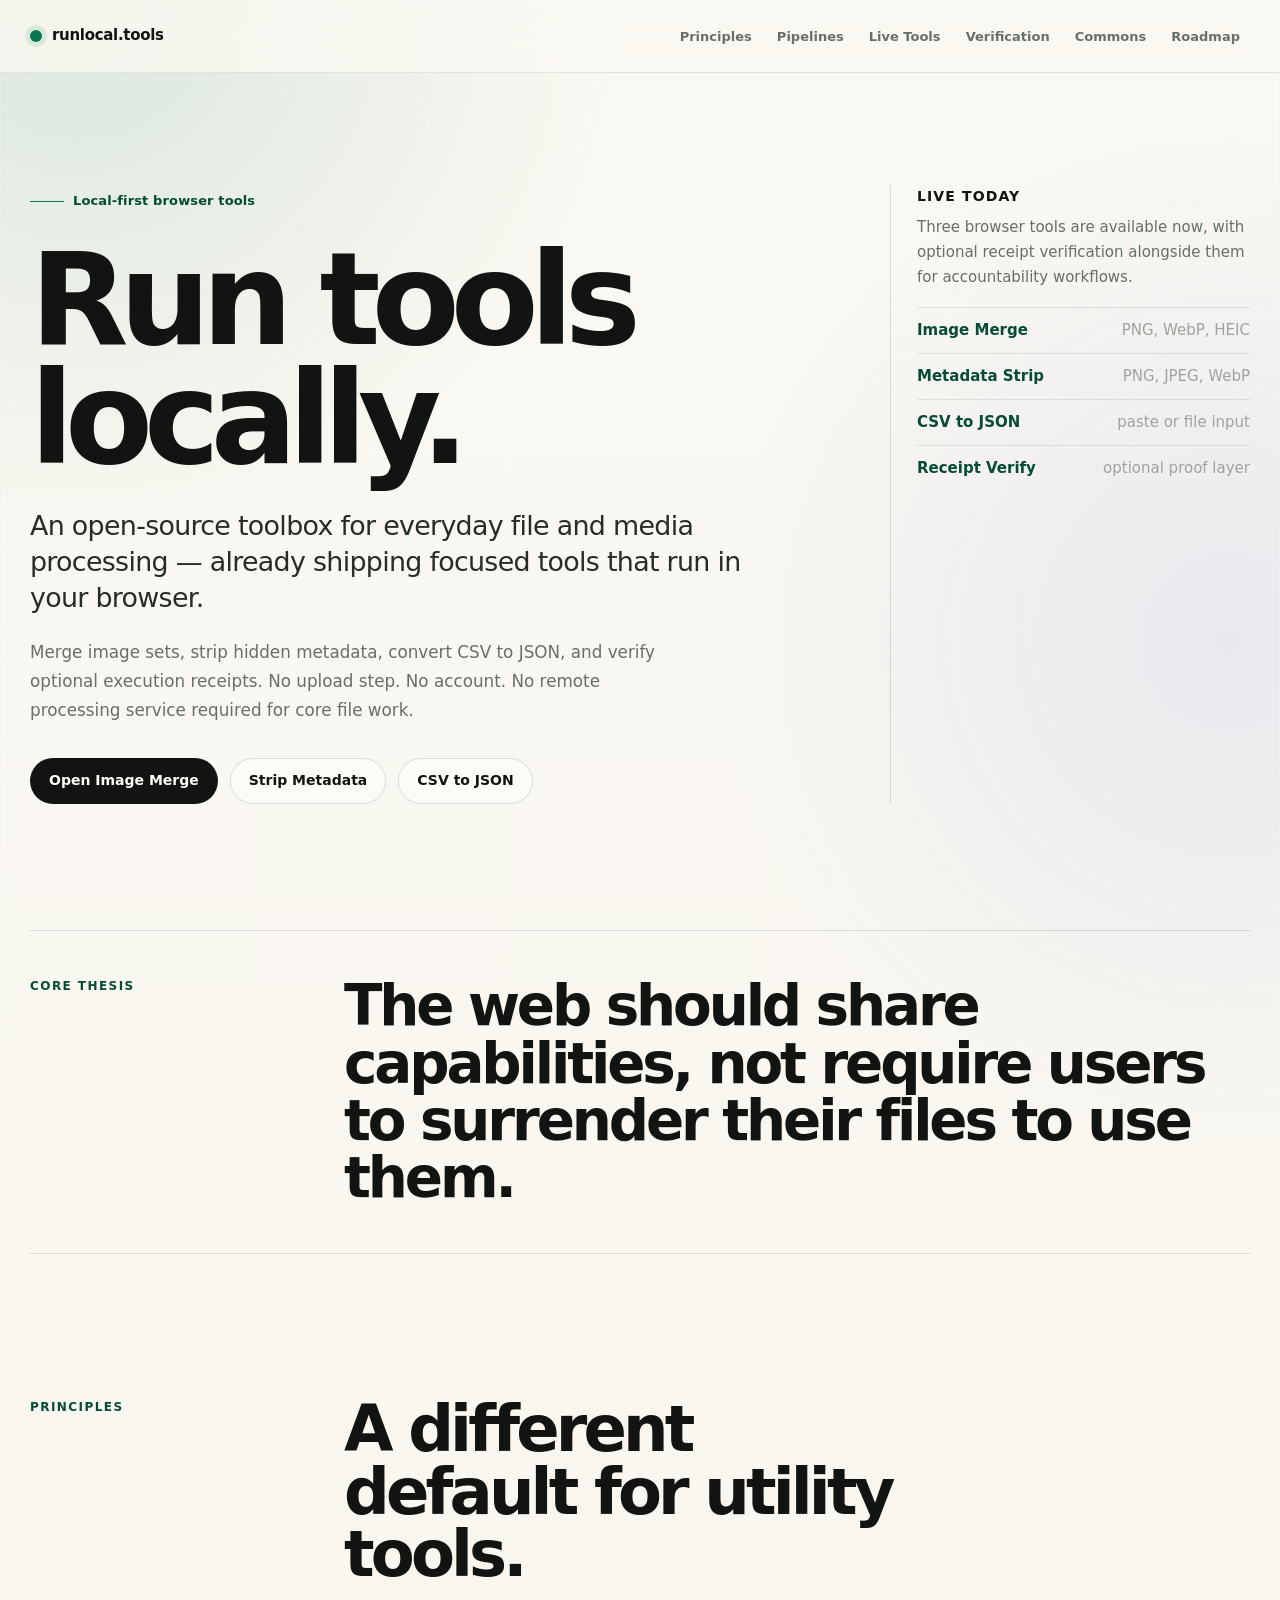
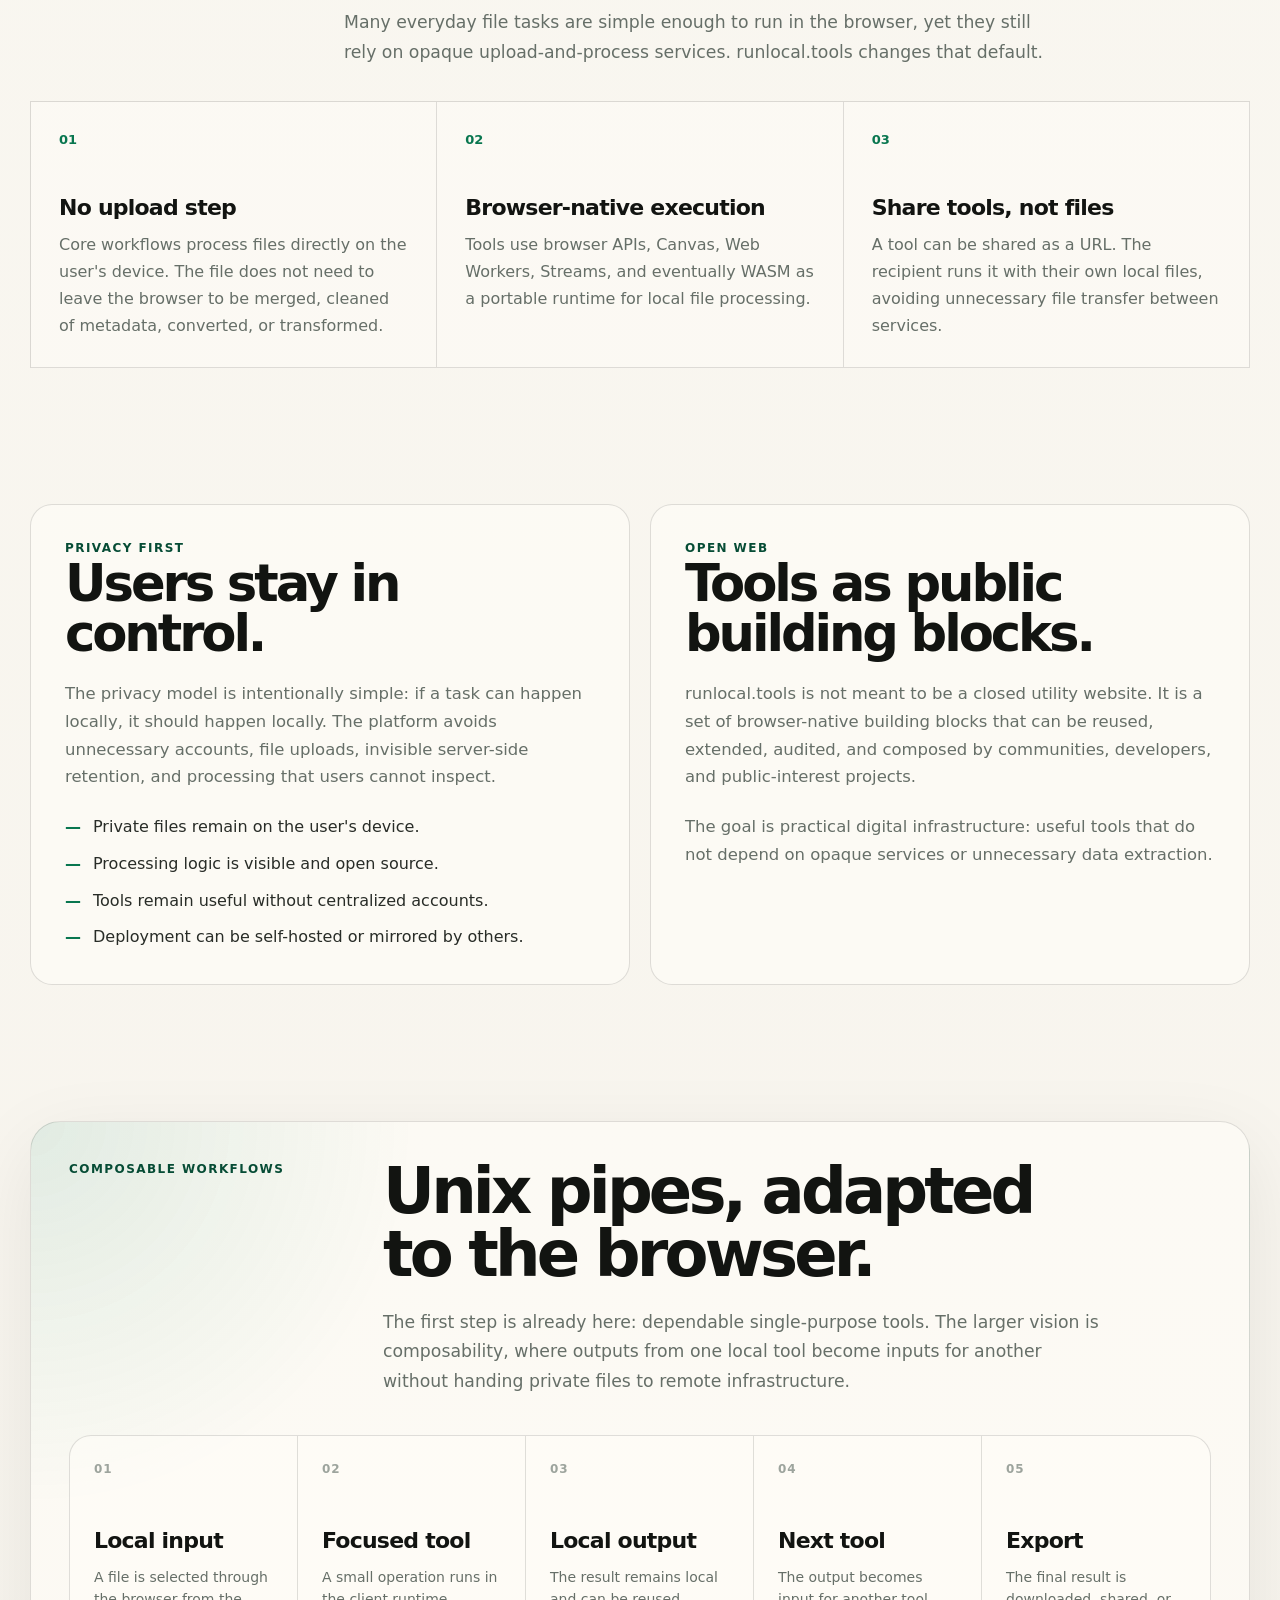
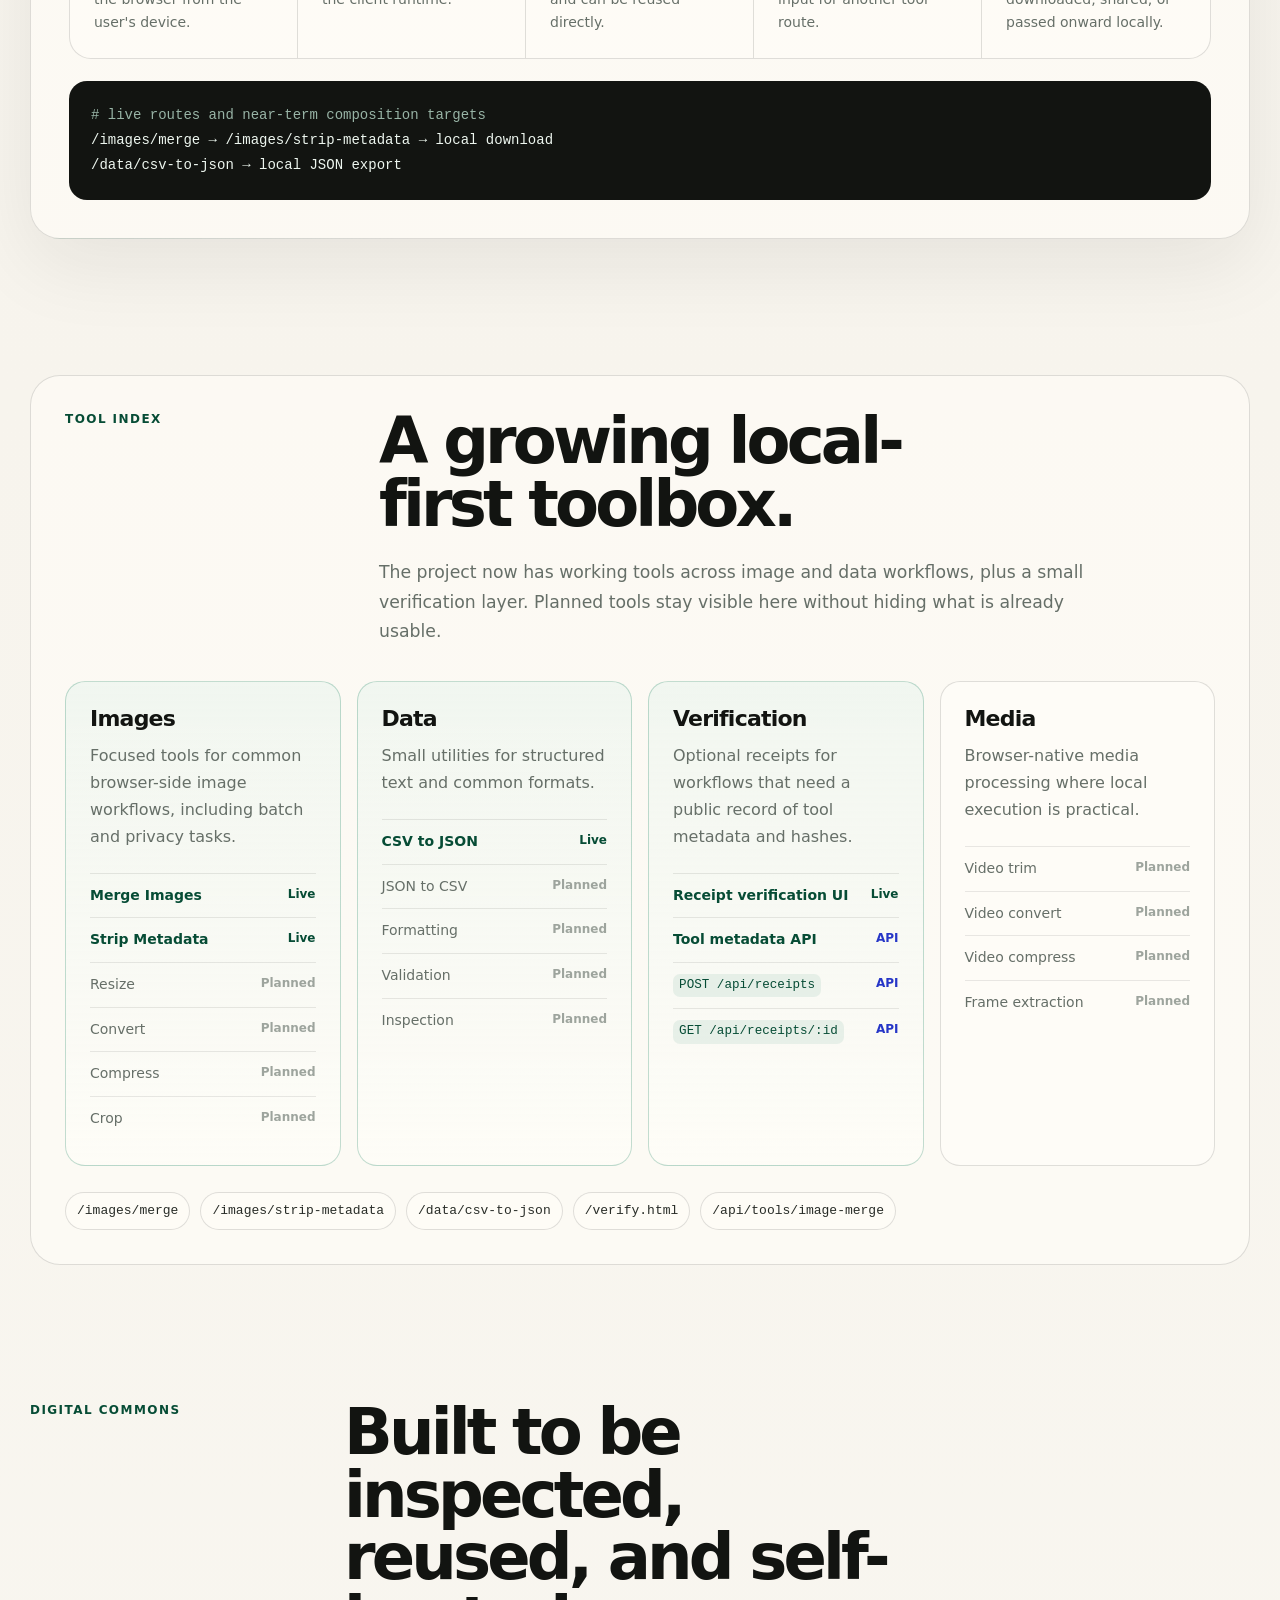
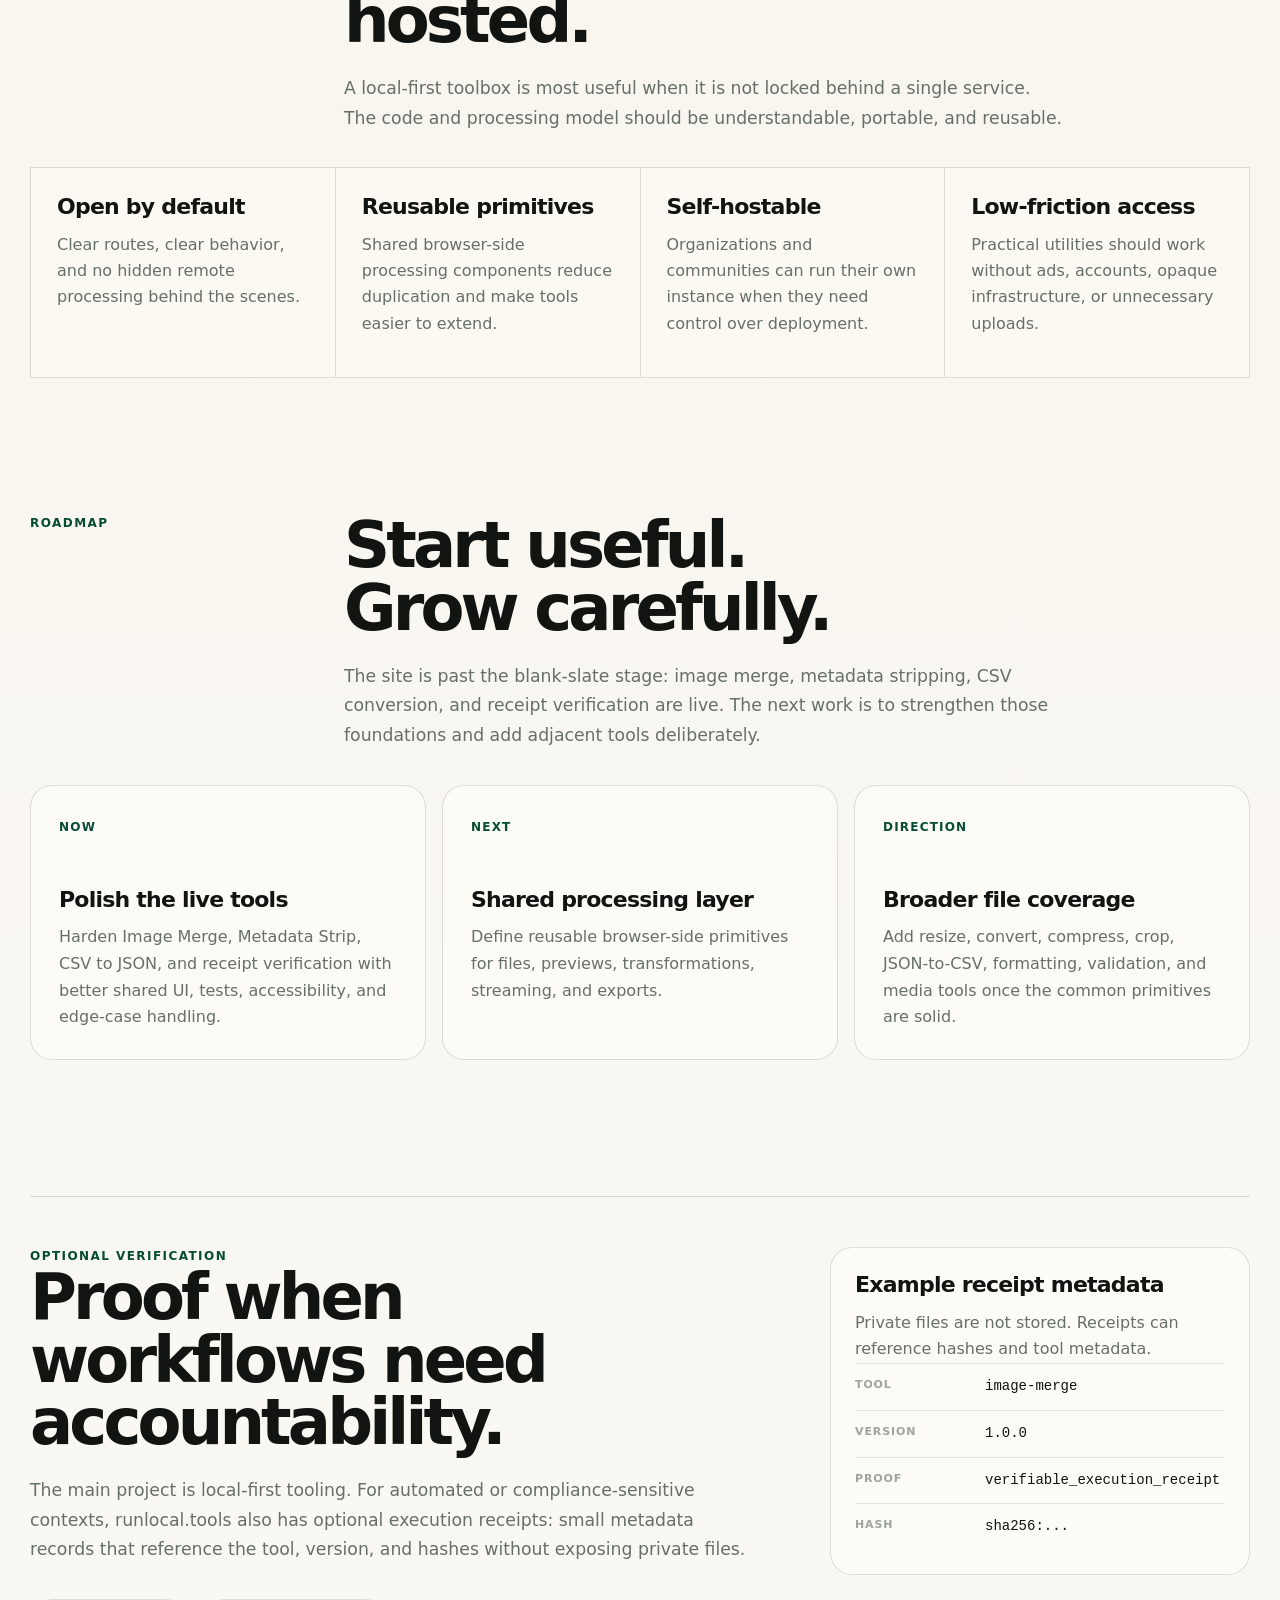
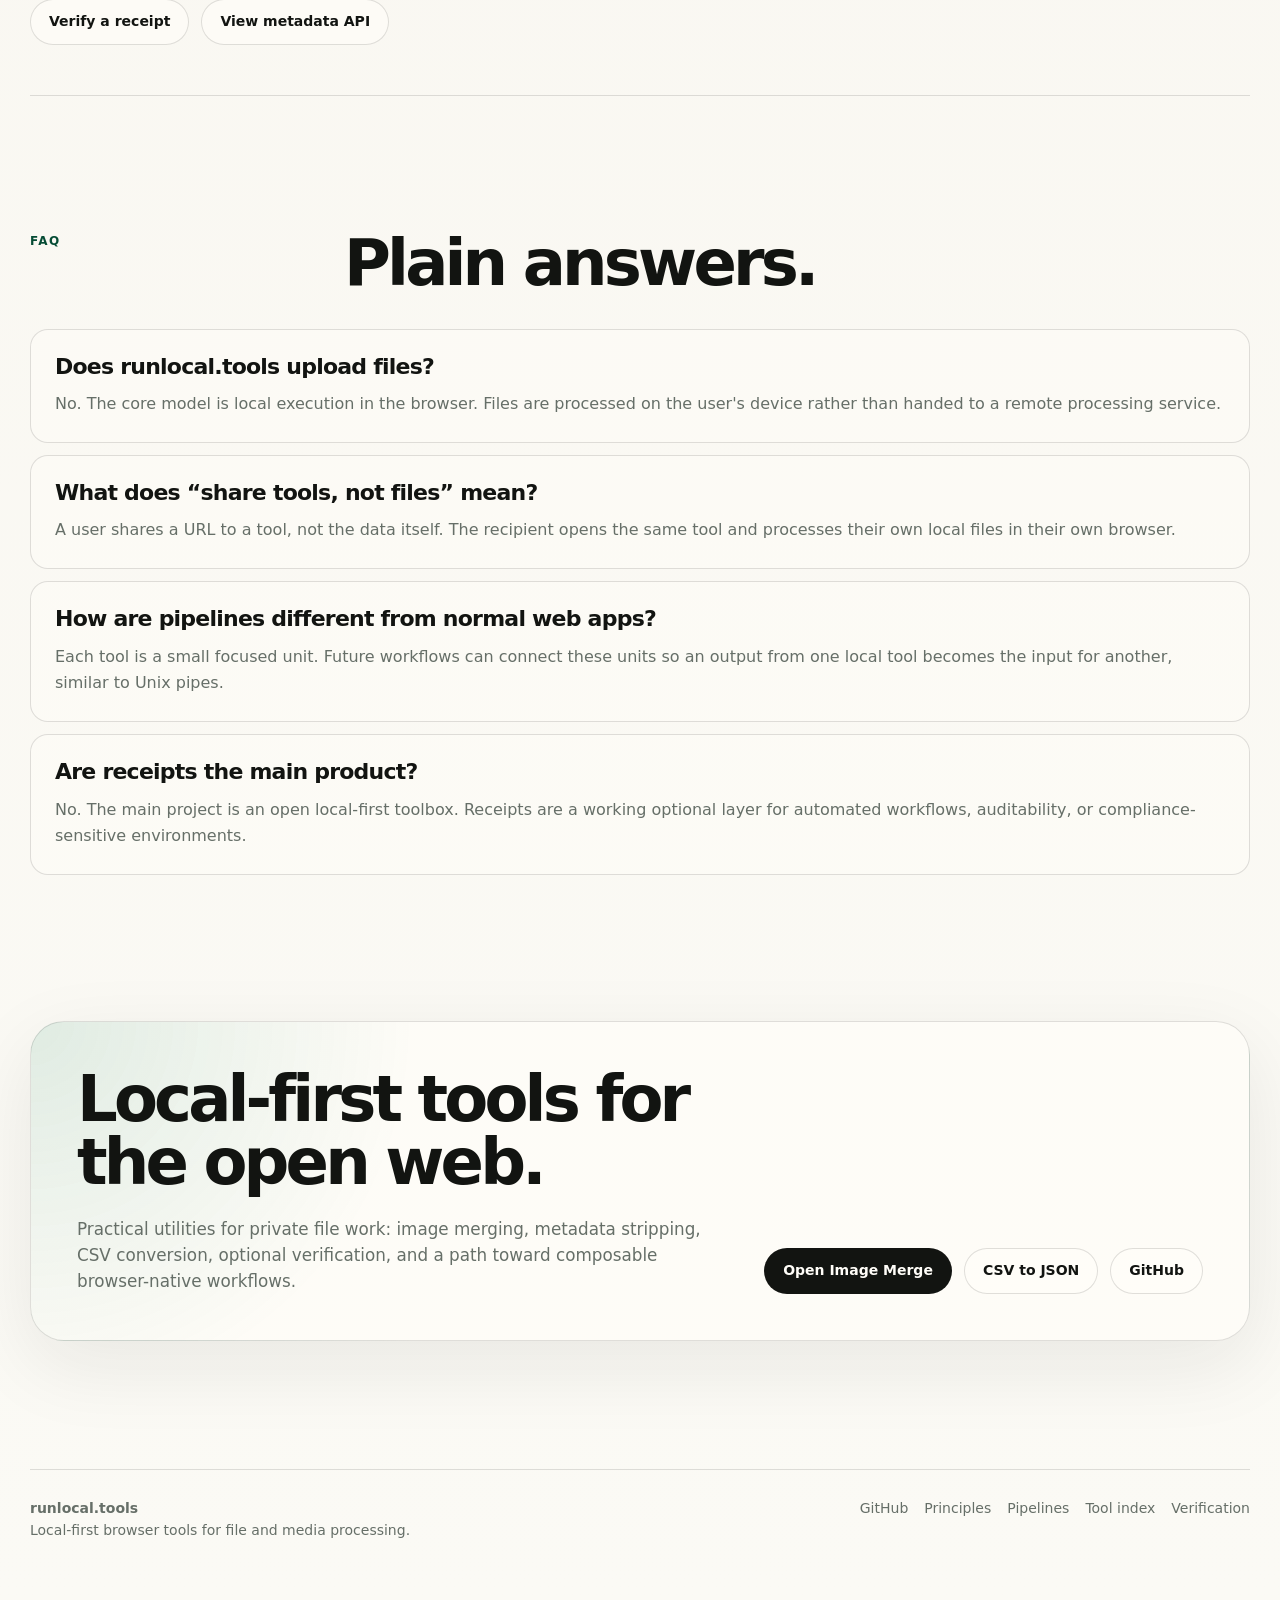
==== commit f5f2c802: "updated" ====
--- a/index.html
+++ b/index.html
@@ -4,11 +4,11 @@
   <meta charset="UTF-8" />
   <meta name="viewport" content="width=device-width, initial-scale=1.0" />
 
-  <title>runlocal.tools — Local-first tools for the open web</title>
+  <title>runlocal.tools — Local-first browser tools</title>
 
   <meta
     name="description"
-    content="runlocal.tools is an open-source, local-first toolbox for file and media processing. Tools run in the browser, without uploads or server-side processing."
+    content="runlocal.tools is an open-source, local-first toolbox with live browser tools for image merging, metadata stripping, CSV to JSON conversion, and optional receipt verification."
   />
 
   <style>
@@ -267,6 +267,33 @@
       letter-spacing: 0.08em;
     }
 
+    .hero-note ul {
+      list-style: none;
+      margin: 18px 0 0;
+      padding: 0;
+      display: grid;
+      gap: 10px;
+    }
+
+    .hero-note li {
+      display: flex;
+      justify-content: space-between;
+      gap: 18px;
+      border-top: 1px solid rgba(18, 20, 17, 0.09);
+      padding-top: 10px;
+    }
+
+    .hero-note a {
+      color: var(--green-dark);
+      font-weight: 730;
+      text-decoration: none;
+    }
+
+    .hero-note span {
+      color: var(--faint);
+      text-align: right;
+    }
+
     .thesis {
       padding: 52px 0 76px;
     }
@@ -489,7 +516,7 @@
 
     .tools-grid {
       display: grid;
-      grid-template-columns: repeat(3, minmax(0, 1fr));
+      grid-template-columns: repeat(4, minmax(0, 1fr));
       gap: 16px;
       margin-top: 34px;
     }
@@ -499,6 +526,11 @@
       border-radius: 20px;
       padding: 24px;
       background: rgba(255, 253, 248, 0.62);
+    }
+
+    .tool-card.is-live {
+      border-color: rgba(8, 118, 79, 0.24);
+      background: linear-gradient(180deg, rgba(229, 243, 236, 0.48), rgba(255, 253, 248, 0.72));
     }
 
     .tool-list {
@@ -530,6 +562,14 @@
       white-space: nowrap;
     }
 
+    .status-live {
+      color: var(--green-dark);
+    }
+
+    .status-api {
+      color: var(--blue);
+    }
+
     .routes {
       display: flex;
       flex-wrap: wrap;
@@ -545,6 +585,14 @@
       background: rgba(255,253,248,0.58);
       font-family: ui-monospace, SFMono-Regular, Menlo, Monaco, Consolas, monospace;
       font-size: 13px;
+      text-decoration: none;
+    }
+
+    .route:hover,
+    .route:focus-visible {
+      border-color: var(--line-strong);
+      color: var(--green-dark);
+      background: var(--paper);
     }
 
     .commons-grid {
@@ -724,7 +772,7 @@
       .commons-grid,
       .roadmap-grid,
       .split {
-        grid-template-columns: 1fr;
+        grid-template-columns: repeat(2, minmax(0, 1fr));
       }
 
       .pipeline-steps {
@@ -806,6 +854,23 @@
         padding: 24px;
       }
 
+      .principles,
+      .tools-grid,
+      .commons-grid,
+      .roadmap-grid,
+      .split {
+        grid-template-columns: 1fr;
+      }
+
+      .hero-note li {
+        flex-direction: column;
+        gap: 4px;
+      }
+
+      .hero-note span {
+        text-align: left;
+      }
+
       .proof-row {
         grid-template-columns: 1fr;
         gap: 4px;
@@ -844,7 +909,8 @@
         <div class="nav-links" id="navLinks">
           <a href="#principles">Principles</a>
           <a href="#pipes">Pipelines</a>
-          <a href="#tools">Tools</a>
+          <a href="#tools">Live Tools</a>
+          <a href="#verification">Verification</a>
           <a href="#commons">Commons</a>
           <a href="#roadmap">Roadmap</a>
         </div>
@@ -861,23 +927,29 @@
           <h1>Run tools locally.</h1>
 
           <p class="hero-lede">
-            An open-source toolbox for everyday file and media processing — built for a web where users keep control of their data.
+            An open-source toolbox for everyday file and media processing — already shipping focused tools that run in your browser.
           </p>
 
           <p class="hero-sub">
-            Open a tool, drop a file, process it in the browser, and download the result. No upload step. No account. No remote processing service required.
+            Merge image sets, strip hidden metadata, convert CSV to JSON, and verify optional execution receipts. No upload step. No account. No remote processing service required for core file work.
           </p>
 
           <div class="hero-actions">
-            <a class="button button-primary" href="/images/merge/index.html">Open Image Merge</a>
-            <a class="button button-secondary" href="#pipes">Explore pipelines</a>
-            <a class="button button-secondary" href="https://github.com/panndabea/runlocal.tools">GitHub</a>
+            <a class="button button-primary" href="/images/merge/">Open Image Merge</a>
+            <a class="button button-secondary" href="/images/strip-metadata/">Strip Metadata</a>
+            <a class="button button-secondary" href="/data/csv-to-json/">CSV to JSON</a>
           </div>
         </div>
 
         <aside class="hero-note">
-          <strong>Project direction</strong>
-          runlocal.tools starts as a practical local-first toolbox. The larger vision is a Unix-inspired layer of small, focused browser tools that can be shared by URL and composed into private local workflows.
+          <strong>Live today</strong>
+          Three browser tools are available now, with optional receipt verification alongside them for accountability workflows.
+          <ul>
+            <li><a href="/images/merge/">Image Merge</a><span>PNG, WebP, HEIC</span></li>
+            <li><a href="/images/strip-metadata/">Metadata Strip</a><span>PNG, JPEG, WebP</span></li>
+            <li><a href="/data/csv-to-json/">CSV to JSON</a><span>paste or file input</span></li>
+            <li><a href="/verify.html">Receipt Verify</a><span>optional proof layer</span></li>
+          </ul>
         </aside>
       </div>
     </section>
@@ -907,7 +979,7 @@
           <article class="principle">
             <div class="principle-number">01</div>
             <h3>No upload step</h3>
-            <p>Core workflows process files directly on the user's device. The file does not need to leave the browser to be resized, converted, merged, validated, or transformed.</p>
+            <p>Core workflows process files directly on the user's device. The file does not need to leave the browser to be merged, cleaned of metadata, converted, or transformed.</p>
           </article>
 
           <article class="principle">
@@ -962,7 +1034,7 @@
             <div>
               <h2>Unix pipes, adapted to the browser.</h2>
               <p class="section-intro">
-                The first step is dependable single-purpose tools. The larger vision is composability: outputs from one local tool become inputs for another, creating browser-native workflows without handing private files to remote infrastructure.
+                The first step is already here: dependable single-purpose tools. The larger vision is composability, where outputs from one local tool become inputs for another without handing private files to remote infrastructure.
               </p>
             </div>
           </div>
@@ -1000,9 +1072,9 @@
           </div>
 
           <div class="code-line">
-            <span># browser-native pipeline examples</span><br />
-            /images/resize → /images/compress → /images/convert<br />
-            /csv/validate → /csv/to-json → /json/format
+            <span># live routes and near-term composition targets</span><br />
+            /images/merge → /images/strip-metadata → local download<br />
+            /data/csv-to-json → local JSON export
           </div>
         </div>
       </div>
@@ -1016,17 +1088,18 @@
             <div>
               <h2>A growing local-first toolbox.</h2>
               <p class="section-intro">
-                The project starts with a small number of dependable tools and grows through shared processing primitives. The goal is quality, clarity, and reusability — not a noisy marketplace.
+                The project now has working tools across image and data workflows, plus a small verification layer. Planned tools stay visible here without hiding what is already usable.
               </p>
             </div>
           </div>
 
           <div class="tools-grid">
-            <article class="tool-card">
+            <article class="tool-card is-live">
               <h3>Images</h3>
-              <p>Focused tools for common browser-side image workflows.</p>
+              <p>Focused tools for common browser-side image workflows, including batch and privacy tasks.</p>
               <ul class="tool-list">
-                <li><a href="/images/merge/index.html">Merge Images</a><span class="status">Live</span></li>
+                <li><a href="/images/merge/">Merge Images</a><span class="status status-live">Live</span></li>
+                <li><a href="/images/strip-metadata/">Strip Metadata</a><span class="status status-live">Live</span></li>
                 <li>Resize <span class="status">Planned</span></li>
                 <li>Convert <span class="status">Planned</span></li>
                 <li>Compress <span class="status">Planned</span></li>
@@ -1034,14 +1107,26 @@
               </ul>
             </article>
 
-            <article class="tool-card">
+            <article class="tool-card is-live">
               <h3>Data</h3>
               <p>Small utilities for structured text and common formats.</p>
               <ul class="tool-list">
-                <li>CSV ↔ JSON <span class="status">Planned</span></li>
+                <li><a href="/data/csv-to-json/">CSV to JSON</a><span class="status status-live">Live</span></li>
+                <li>JSON to CSV <span class="status">Planned</span></li>
                 <li>Formatting <span class="status">Planned</span></li>
                 <li>Validation <span class="status">Planned</span></li>
                 <li>Inspection <span class="status">Planned</span></li>
+              </ul>
+            </article>
+
+            <article class="tool-card is-live">
+              <h3>Verification</h3>
+              <p>Optional receipts for workflows that need a public record of tool metadata and hashes.</p>
+              <ul class="tool-list">
+                <li><a href="/verify.html">Receipt verification UI</a><span class="status status-live">Live</span></li>
+                <li><a href="/api/tools/image-merge">Tool metadata API</a><span class="status status-api">API</span></li>
+                <li><code>POST /api/receipts</code><span class="status status-api">API</span></li>
+                <li><code>GET /api/receipts/:id</code><span class="status status-api">API</span></li>
               </ul>
             </article>
 
@@ -1058,11 +1143,11 @@
           </div>
 
           <div class="routes" aria-label="Example routes">
-            <span class="route">/images/merge</span>
-            <span class="route">/images/resize</span>
-            <span class="route">/images/convert</span>
-            <span class="route">/csv/to-json</span>
-            <span class="route">/json/to-csv</span>
+            <a class="route" href="/images/merge/">/images/merge</a>
+            <a class="route" href="/images/strip-metadata/">/images/strip-metadata</a>
+            <a class="route" href="/data/csv-to-json/">/data/csv-to-json</a>
+            <a class="route" href="/verify.html">/verify.html</a>
+            <a class="route" href="/api/tools/image-merge">/api/tools/image-merge</a>
           </div>
         </div>
       </div>
@@ -1111,7 +1196,7 @@
           <div>
             <h2>Start useful. Grow carefully.</h2>
             <p class="section-intro">
-              The near-term goal is reliable tools for images and data. The long-term goal is a shared local processing layer for composable browser workflows.
+              The site is past the blank-slate stage: image merge, metadata stripping, CSV conversion, and receipt verification are live. The next work is to strengthen those foundations and add adjacent tools deliberately.
             </p>
           </div>
         </div>
@@ -1119,8 +1204,8 @@
         <div class="roadmap-grid">
           <article class="roadmap-card">
             <div class="tag">Now</div>
-            <h3>Dependable core tools</h3>
-            <p>Improve Image Merge and expand into resize, convert, compress, crop, and CSV workflows.</p>
+            <h3>Polish the live tools</h3>
+            <p>Harden Image Merge, Metadata Strip, CSV to JSON, and receipt verification with better shared UI, tests, accessibility, and edge-case handling.</p>
           </article>
 
           <article class="roadmap-card">
@@ -1131,8 +1216,8 @@
 
           <article class="roadmap-card">
             <div class="tag">Direction</div>
-            <h3>Composable local pipelines</h3>
-            <p>Enable outputs from one local tool to become inputs for another, inspired by Unix pipelines and adapted to the web.</p>
+            <h3>Broader file coverage</h3>
+            <p>Add resize, convert, compress, crop, JSON-to-CSV, formatting, validation, and media tools once the common primitives are solid.</p>
           </article>
         </div>
       </div>
@@ -1145,11 +1230,11 @@
             <div class="label">Optional verification</div>
             <h2>Proof when workflows need accountability.</h2>
             <p class="section-intro">
-              The main project is local-first tooling. For automated or compliance-sensitive contexts, runlocal.tools can also explore optional execution receipts: small metadata records that reference the tool, version, and hashes without exposing private files.
+              The main project is local-first tooling. For automated or compliance-sensitive contexts, runlocal.tools also has optional execution receipts: small metadata records that reference the tool, version, and hashes without exposing private files.
             </p>
 
             <div class="hero-actions">
-              <a class="button button-secondary" href="https://verify.runlocal.tools">Verify a receipt</a>
+              <a class="button button-secondary" href="/verify.html">Verify a receipt</a>
               <a class="button button-secondary" href="/api/tools/image-merge">View metadata API</a>
             </div>
           </div>
@@ -1209,7 +1294,7 @@
 
           <article class="faq-item">
             <h3>Are receipts the main product?</h3>
-            <p>No. The main project is an open local-first toolbox. Receipts are an optional layer for automated workflows, auditability, or compliance-sensitive environments.</p>
+            <p>No. The main project is an open local-first toolbox. Receipts are a working optional layer for automated workflows, auditability, or compliance-sensitive environments.</p>
           </article>
         </div>
       </div>
@@ -1221,12 +1306,13 @@
           <div>
             <h2>Local-first tools for the open web.</h2>
             <p>
-              Practical utilities for private file work: open-source, inspectable, shareable, self-hostable, and designed for composable browser-native workflows.
+              Practical utilities for private file work: image merging, metadata stripping, CSV conversion, optional verification, and a path toward composable browser-native workflows.
             </p>
           </div>
 
           <div class="hero-actions" style="margin:0;">
-            <a class="button button-primary" href="/images/merge/index.html">Open tool</a>
+            <a class="button button-primary" href="/images/merge/">Open Image Merge</a>
+            <a class="button button-secondary" href="/data/csv-to-json/">CSV to JSON</a>
             <a class="button button-secondary" href="https://github.com/panndabea/runlocal.tools">GitHub</a>
           </div>
         </div>
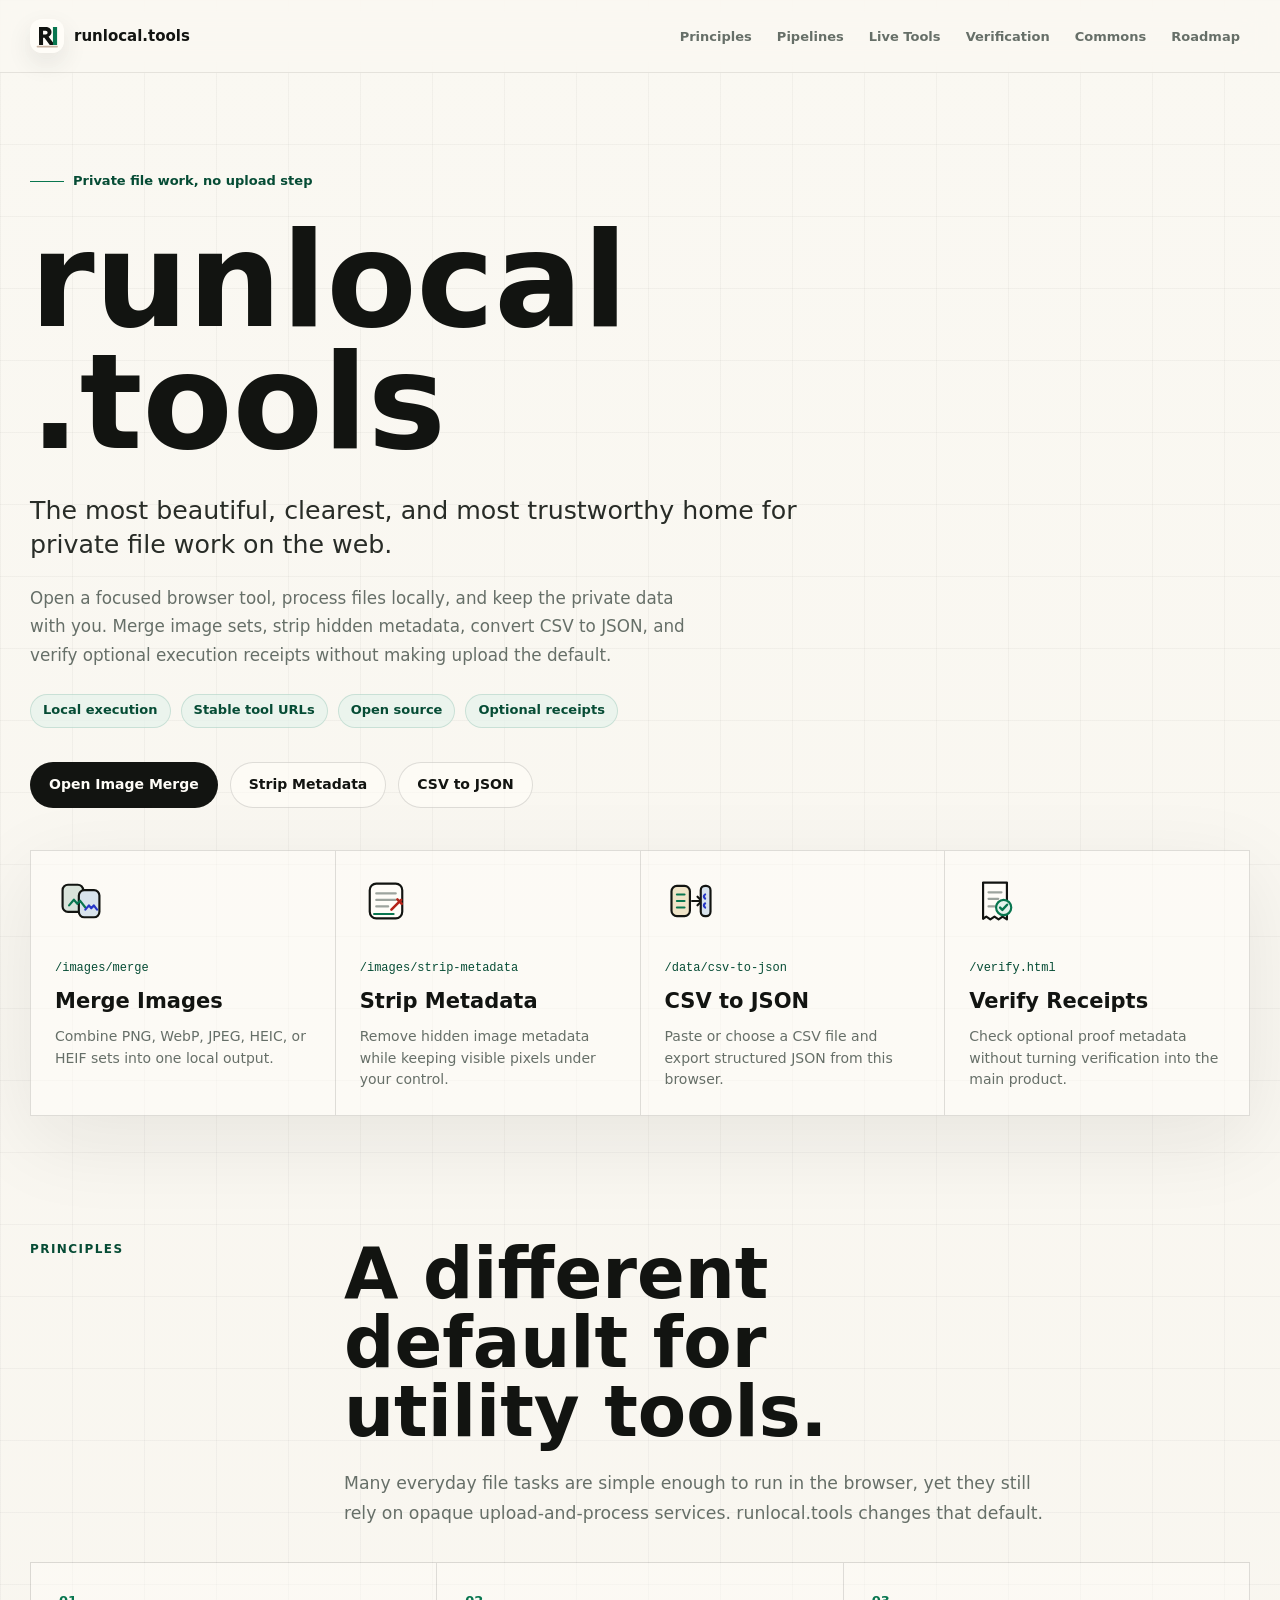
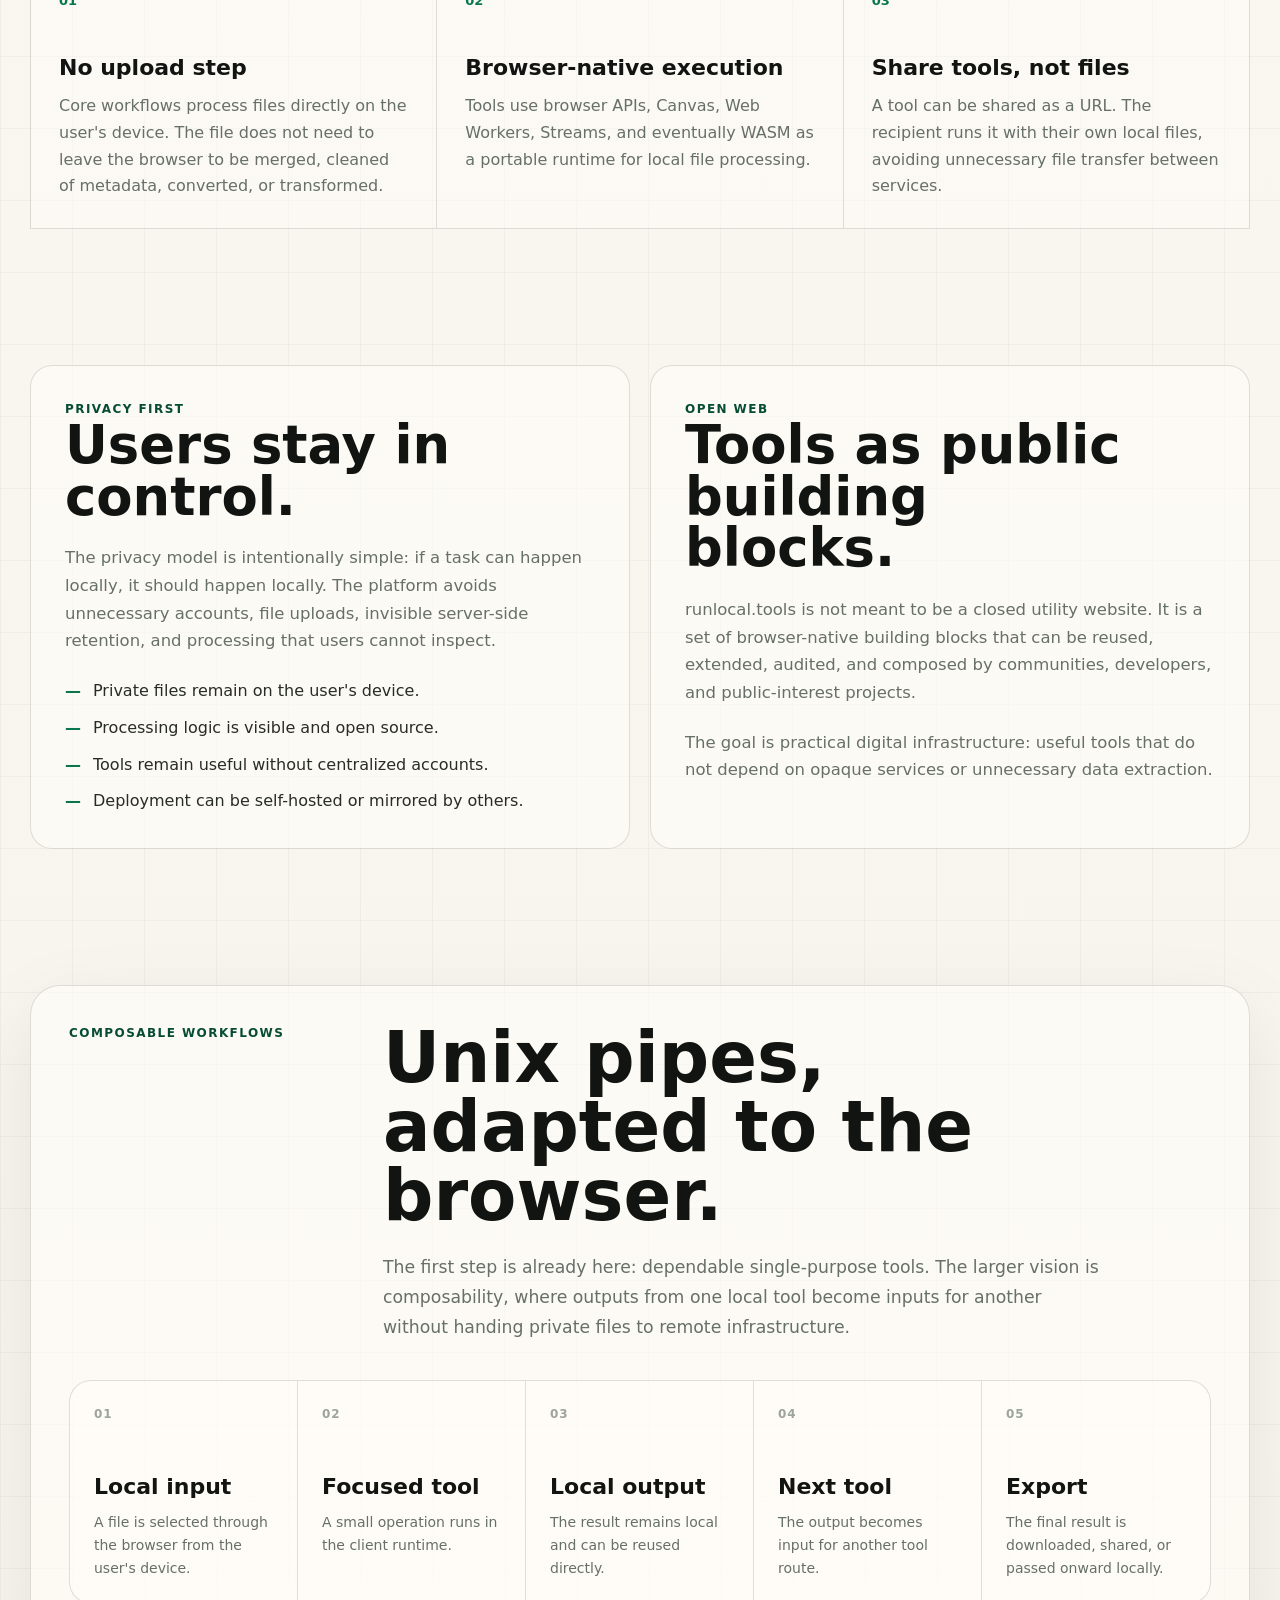
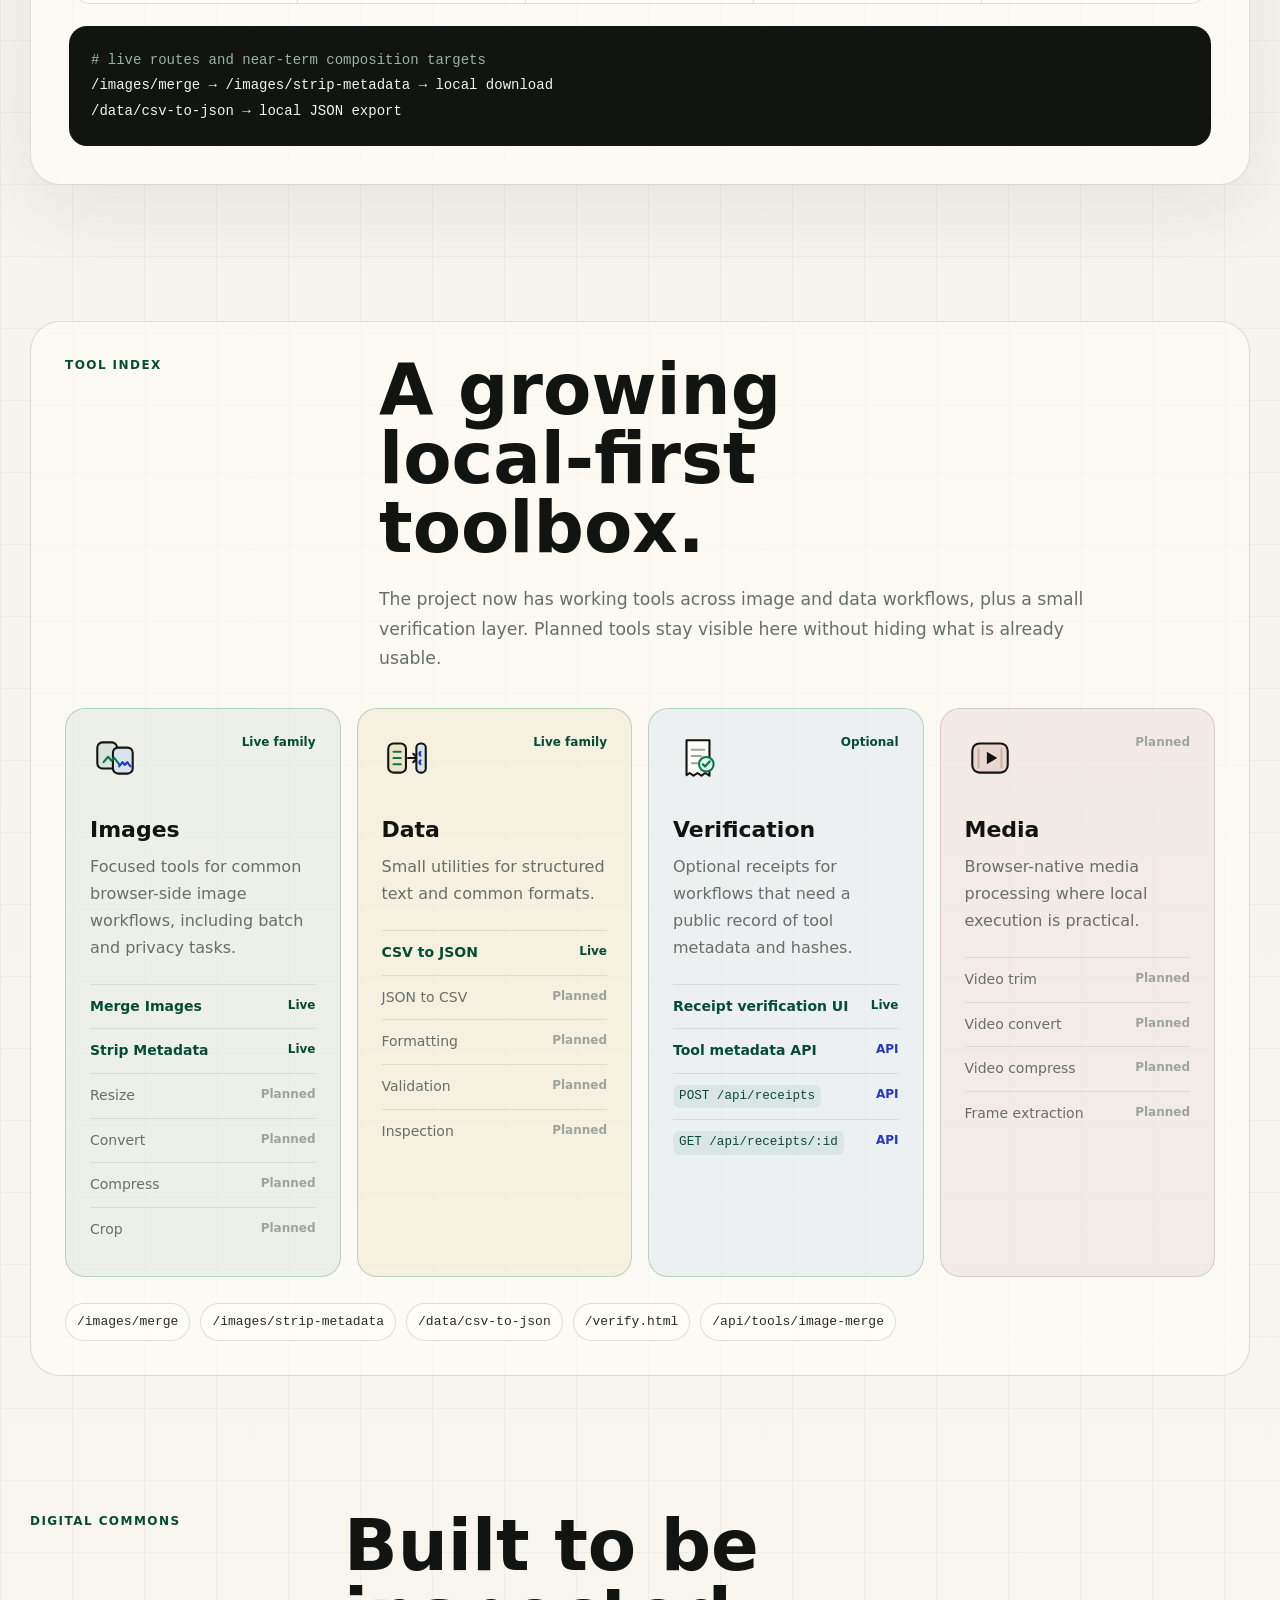
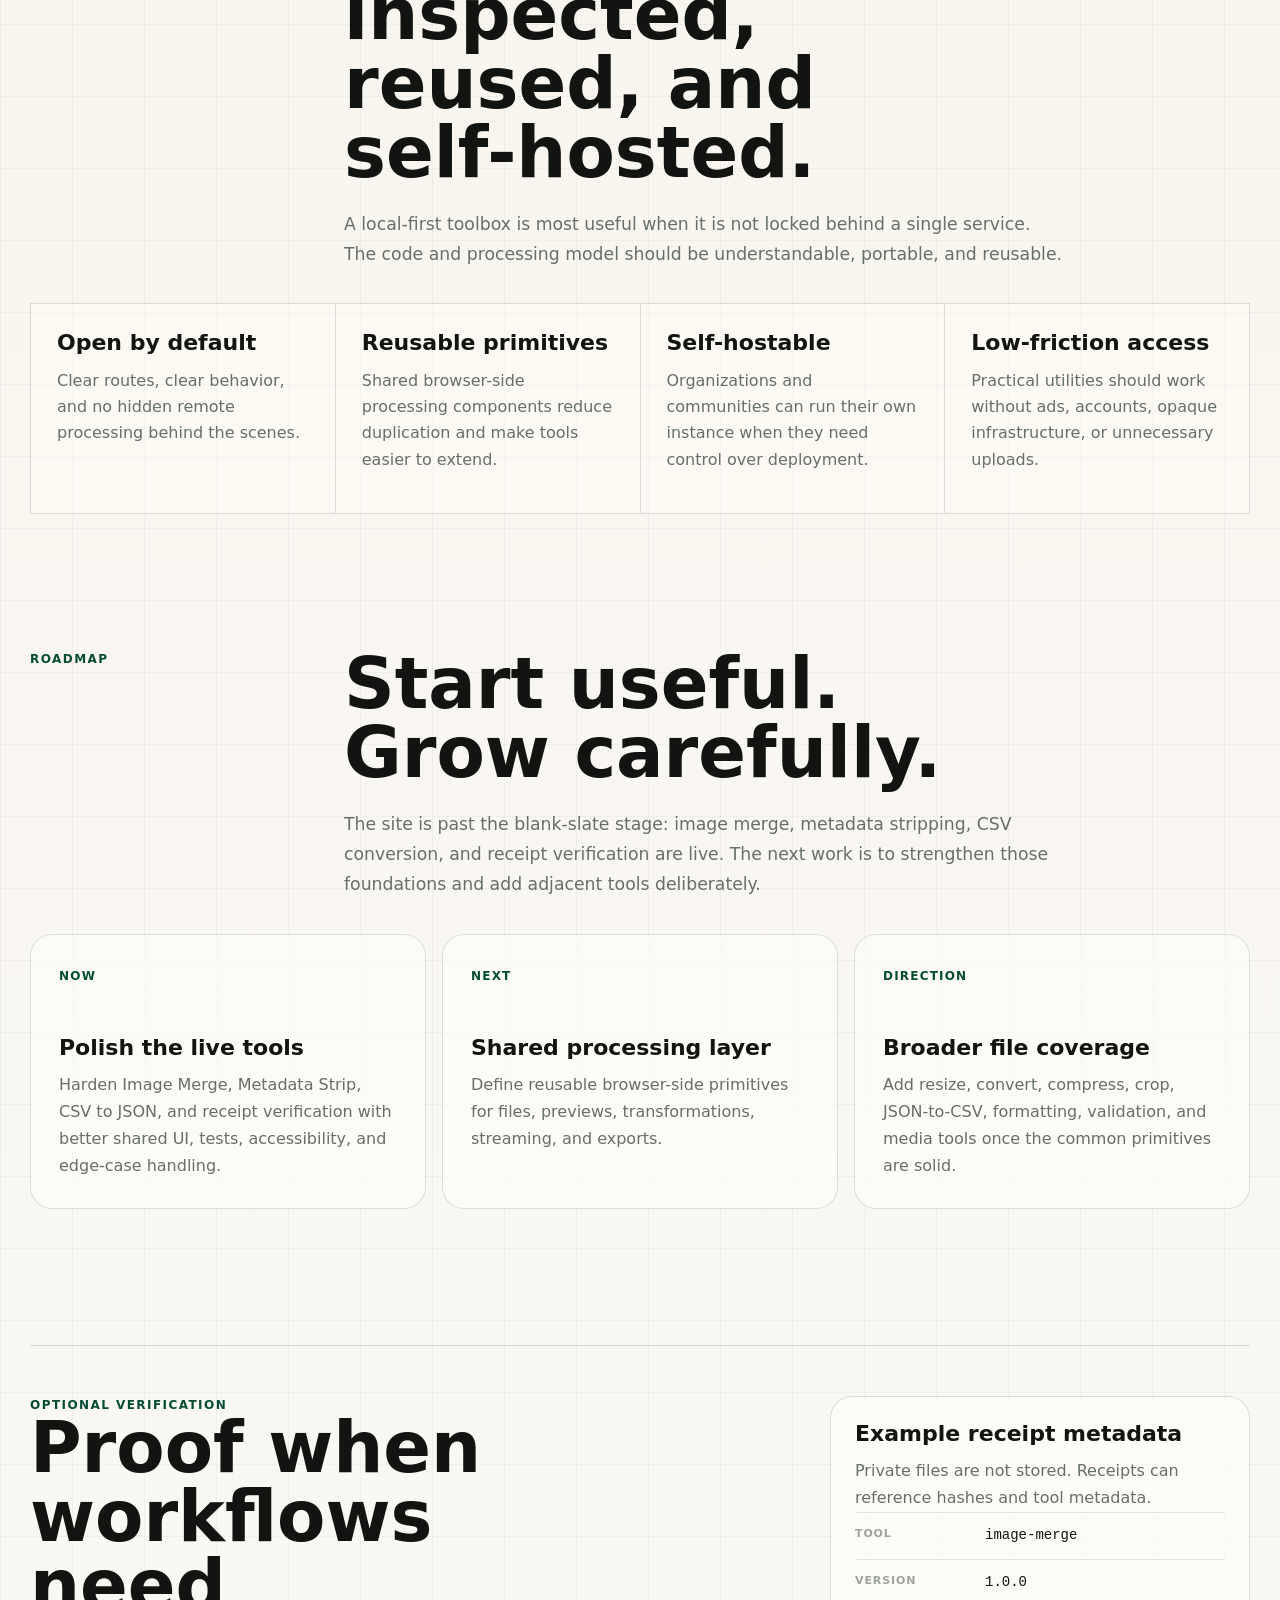
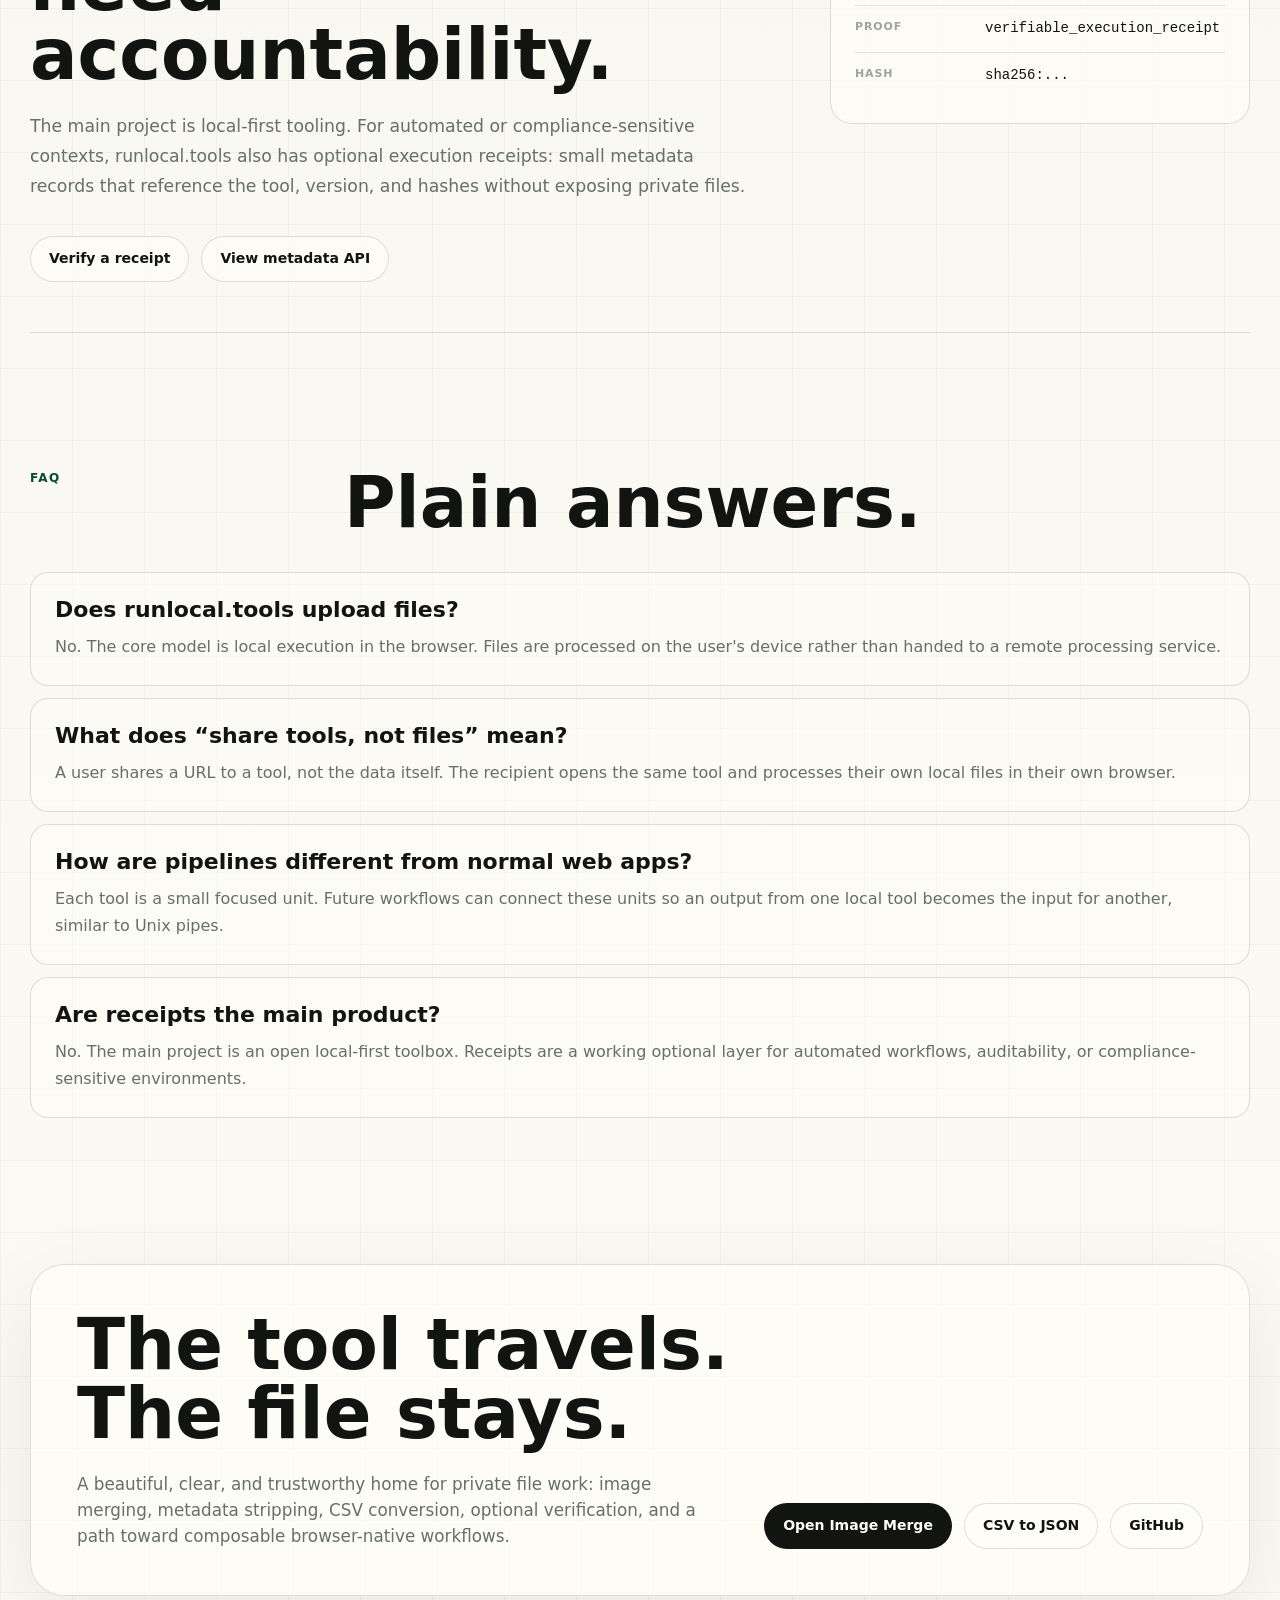
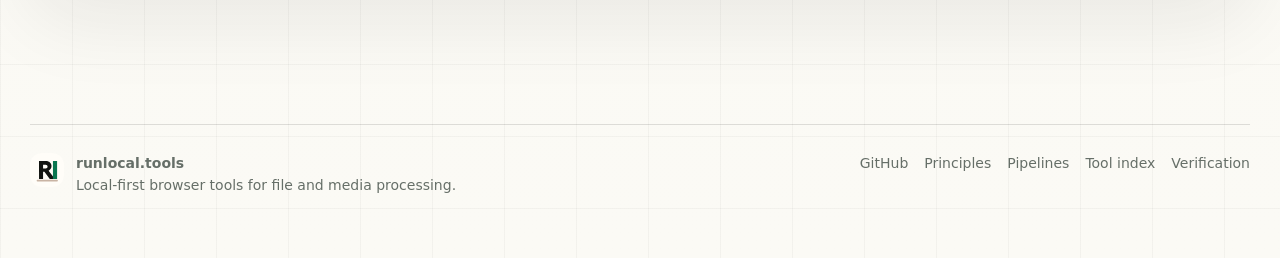
==== commit f3fca321: "new design" ====
--- a/index.html
+++ b/index.html
@@ -10,6 +10,8 @@
     name="description"
     content="runlocal.tools is an open-source, local-first toolbox with live browser tools for image merging, metadata stripping, CSV to JSON conversion, and optional receipt verification."
   />
+  <link rel="icon" href="/assets/favicon.svg" type="image/svg+xml" />
+  <meta name="theme-color" content="#f7f4ed" />
 
   <style>
     :root {
@@ -26,6 +28,11 @@
       --green-soft: #e5f3ec;
       --blue: #2636c7;
       --blue-soft: #edf0ff;
+      --rose: #e8d6d1;
+      --sage: #d9e3da;
+      --powder: #d8e3ec;
+      --butter: #efe4c8;
+      --clay: #c9b4a4;
       --warm: #eee7d9;
       --panel: rgba(255, 253, 248, 0.76);
       --radius: 22px;
@@ -47,9 +54,10 @@
       margin: 0;
       color: var(--ink);
       background:
-        radial-gradient(circle at 6% 0%, rgba(8, 118, 79, 0.13), transparent 34rem),
-        radial-gradient(circle at 96% 8%, rgba(38, 54, 199, 0.08), transparent 32rem),
+        linear-gradient(rgba(18, 20, 17, 0.035) 1px, transparent 1px),
+        linear-gradient(90deg, rgba(18, 20, 17, 0.035) 1px, transparent 1px),
         linear-gradient(180deg, #faf8f2 0%, var(--bg) 45%, #fbfaf5 100%);
+      background-size: 72px 72px, 72px 72px, auto;
       font-family:
         ui-sans-serif, system-ui, -apple-system, BlinkMacSystemFont,
         "Segoe UI", Arial, sans-serif;
@@ -103,16 +111,20 @@
       gap: 10px;
       text-decoration: none;
       font-weight: 720;
-      letter-spacing: -0.02em;
+      letter-spacing: 0;
       font-size: 15px;
     }
 
     .brand-mark {
-      width: 12px;
-      height: 12px;
-      border-radius: 999px;
-      background: var(--green);
-      box-shadow: 0 0 0 5px rgba(8, 118, 79, 0.11);
+      width: 34px;
+      height: 34px;
+      display: block;
+      border-radius: 12px;
+      box-shadow: 0 10px 26px rgba(18, 20, 17, 0.09);
+    }
+
+    .brand-word {
+      line-height: 1;
     }
 
     .nav {
@@ -146,7 +158,16 @@
     }
 
     .hero {
-      padding: 112px 0 74px;
+      padding: 92px 0 56px;
+    }
+
+    .hero-stage {
+      display: grid;
+      gap: 42px;
+    }
+
+    .hero-main {
+      max-width: 980px;
     }
 
     .hero-kicker {
@@ -157,7 +178,7 @@
       color: var(--green-dark);
       font-size: 13px;
       font-weight: 760;
-      letter-spacing: 0.01em;
+      letter-spacing: 0;
     }
 
     .hero-kicker::before {
@@ -169,27 +190,24 @@
 
     h1 {
       margin: 0;
-      max-width: 10ch;
-      font-size: clamp(3.8rem, 10vw, 9rem);
+      max-width: 9ch;
+      font-size: 8.2rem;
       line-height: 0.93;
-      letter-spacing: -0.07em;
+      letter-spacing: 0;
       font-weight: 760;
     }
 
-    .hero-grid {
-      display: grid;
-      grid-template-columns: minmax(0, 1fr) 360px;
-      gap: 64px;
-      align-items: end;
+    h1 span {
+      display: block;
     }
 
     .hero-lede {
       margin: 30px 0 0;
-      max-width: 720px;
+      max-width: 860px;
       color: var(--ink-soft);
-      font-size: clamp(1.28rem, 2.1vw, 1.72rem);
+      font-size: 1.58rem;
       line-height: 1.35;
-      letter-spacing: -0.026em;
+      letter-spacing: 0;
       font-weight: 430;
     }
 
@@ -199,6 +217,26 @@
       color: var(--muted);
       font-size: 1.05rem;
       line-height: 1.7;
+    }
+
+    .hero-badges {
+      display: flex;
+      flex-wrap: wrap;
+      gap: 10px;
+      margin-top: 24px;
+    }
+
+    .hero-badge {
+      display: inline-flex;
+      align-items: center;
+      min-height: 34px;
+      border: 1px solid rgba(8, 118, 79, 0.15);
+      border-radius: 999px;
+      background: rgba(229, 243, 236, 0.72);
+      color: var(--green-dark);
+      padding: 0 12px;
+      font-size: 13px;
+      font-weight: 720;
     }
 
     .hero-actions {
@@ -249,49 +287,56 @@
       border-color: var(--line-strong);
     }
 
-    .hero-note {
-      align-self: stretch;
+    .hero-workbench {
+      display: grid;
+      grid-template-columns: repeat(4, minmax(0, 1fr));
+      border-top: 1px solid var(--line);
       border-left: 1px solid var(--line);
-      padding-left: 26px;
+      background: rgba(255, 253, 248, 0.48);
+      box-shadow: var(--shadow);
+    }
+
+    .workbench-item {
+      min-height: 210px;
+      padding: 24px;
+      border-right: 1px solid var(--line);
+      border-bottom: 1px solid var(--line);
+      color: var(--ink);
+      text-decoration: none;
+      display: flex;
+      flex-direction: column;
+      gap: 12px;
+      transition: background 160ms ease, transform 160ms ease;
+    }
+
+    .workbench-item:hover,
+    .workbench-item:focus-visible {
+      background: rgba(255, 253, 248, 0.86);
+      transform: translateY(-2px);
+    }
+
+    .workbench-icon {
+      width: 52px;
+      height: 52px;
+      margin-bottom: 20px;
+    }
+
+    .workbench-route {
+      color: var(--green-dark);
+      font-family: ui-monospace, SFMono-Regular, Menlo, Monaco, Consolas, monospace;
+      font-size: 12px;
+      overflow-wrap: anywhere;
+    }
+
+    .workbench-item strong {
+      font-size: 21px;
+      line-height: 1.18;
+    }
+
+    .workbench-caption {
       color: var(--muted);
-      font-size: 15px;
-      line-height: 1.65;
-    }
-
-    .hero-note strong {
-      display: block;
-      color: var(--ink);
       font-size: 14px;
-      margin-bottom: 7px;
-      text-transform: uppercase;
-      letter-spacing: 0.08em;
-    }
-
-    .hero-note ul {
-      list-style: none;
-      margin: 18px 0 0;
-      padding: 0;
-      display: grid;
-      gap: 10px;
-    }
-
-    .hero-note li {
-      display: flex;
-      justify-content: space-between;
-      gap: 18px;
-      border-top: 1px solid rgba(18, 20, 17, 0.09);
-      padding-top: 10px;
-    }
-
-    .hero-note a {
-      color: var(--green-dark);
-      font-weight: 730;
-      text-decoration: none;
-    }
-
-    .hero-note span {
-      color: var(--faint);
-      text-align: right;
+      line-height: 1.55;
     }
 
     .thesis {
@@ -319,9 +364,9 @@
     .thesis-card p {
       margin: 0;
       max-width: 920px;
-      font-size: clamp(2rem, 4.4vw, 4.4rem);
+      font-size: 3.8rem;
       line-height: 1.02;
-      letter-spacing: -0.055em;
+      letter-spacing: 0;
       font-weight: 620;
     }
 
@@ -340,9 +385,9 @@
     h2 {
       margin: 0;
       max-width: 13ch;
-      font-size: clamp(2.35rem, 5vw, 5rem);
+      font-size: 4.4rem;
       line-height: 0.98;
-      letter-spacing: -0.06em;
+      letter-spacing: 0;
       font-weight: 680;
     }
 
@@ -380,7 +425,7 @@
       margin: 0 0 12px;
       font-size: 22px;
       line-height: 1.15;
-      letter-spacing: -0.035em;
+      letter-spacing: 0;
       font-weight: 650;
     }
 
@@ -410,7 +455,7 @@
     }
 
     .text-card h2 {
-      font-size: clamp(2.15rem, 4vw, 3.9rem);
+      font-size: 3.3rem;
       max-width: 12ch;
     }
 
@@ -444,9 +489,7 @@
     .pipeline {
       border: 1px solid var(--line);
       border-radius: 30px;
-      background:
-        radial-gradient(circle at 0% 0%, rgba(8,118,79,0.11), transparent 24rem),
-        rgba(255, 253, 248, 0.58);
+      background: rgba(255, 253, 248, 0.58);
       padding: 38px;
       box-shadow: var(--shadow);
     }
@@ -526,11 +569,41 @@
       border-radius: 20px;
       padding: 24px;
       background: rgba(255, 253, 248, 0.62);
+      min-height: 330px;
     }
 
     .tool-card.is-live {
       border-color: rgba(8, 118, 79, 0.24);
-      background: linear-gradient(180deg, rgba(229, 243, 236, 0.48), rgba(255, 253, 248, 0.72));
+    }
+
+    .tool-card-images {
+      background: rgba(217, 227, 218, 0.42);
+    }
+
+    .tool-card-data {
+      background: rgba(239, 228, 200, 0.44);
+    }
+
+    .tool-card-verification {
+      background: rgba(216, 227, 236, 0.44);
+    }
+
+    .tool-card-media {
+      background: rgba(232, 214, 209, 0.42);
+    }
+
+    .tool-card-top {
+      display: flex;
+      align-items: flex-start;
+      justify-content: space-between;
+      gap: 16px;
+      margin-bottom: 34px;
+    }
+
+    .tool-icon {
+      width: 50px;
+      height: 50px;
+      flex: 0 0 auto;
     }
 
     .tool-list {
@@ -703,9 +776,7 @@
       border-radius: 34px;
       border: 1px solid var(--line);
       padding: 46px;
-      background:
-        radial-gradient(circle at 0% 0%, rgba(8,118,79,0.12), transparent 24rem),
-        rgba(255,253,248,0.62);
+      background: rgba(255,253,248,0.62);
       display: grid;
       grid-template-columns: 1fr auto;
       gap: 34px;
@@ -736,6 +807,18 @@
       display: flex;
       justify-content: space-between;
       gap: 24px;
+    }
+
+    .footer-brand {
+      display: flex;
+      align-items: flex-start;
+      gap: 12px;
+    }
+
+    .footer-brand img {
+      width: 34px;
+      height: 34px;
+      border-radius: 12px;
     }
 
     .footer-links {
@@ -753,7 +836,6 @@
     }
 
     @media (max-width: 1040px) {
-      .hero-grid,
       .thesis-card,
       .section-header,
       .receipt,
@@ -761,10 +843,24 @@
         grid-template-columns: 1fr;
       }
 
-      .hero-note {
-        border-left: 0;
-        border-top: 1px solid var(--line);
-        padding: 22px 0 0;
+      h1 {
+        font-size: 6.2rem;
+      }
+
+      h2 {
+        font-size: 3.4rem;
+      }
+
+      .thesis-card p {
+        font-size: 3rem;
+      }
+
+      .text-card h2 {
+        font-size: 2.85rem;
+      }
+
+      .hero-workbench {
+        grid-template-columns: repeat(2, minmax(0, 1fr));
       }
 
       .principles,
@@ -835,8 +931,16 @@
       }
 
       h1 {
-        font-size: clamp(3.5rem, 17vw, 5.8rem);
-        letter-spacing: -0.075em;
+        font-size: 3.75rem;
+        line-height: 0.98;
+      }
+
+      h2 {
+        font-size: 2.45rem;
+      }
+
+      .hero-lede {
+        font-size: 1.22rem;
       }
 
       .section {
@@ -844,7 +948,11 @@
       }
 
       .thesis-card p {
-        font-size: clamp(1.75rem, 10vw, 3.1rem);
+        font-size: 2.05rem;
+      }
+
+      .text-card h2 {
+        font-size: 2.2rem;
       }
 
       .text-card,
@@ -855,6 +963,7 @@
       }
 
       .principles,
+      .hero-workbench,
       .tools-grid,
       .commons-grid,
       .roadmap-grid,
@@ -862,13 +971,8 @@
         grid-template-columns: 1fr;
       }
 
-      .hero-note li {
-        flex-direction: column;
-        gap: 4px;
-      }
-
-      .hero-note span {
-        text-align: left;
+      .workbench-item {
+        min-height: auto;
       }
 
       .proof-row {
@@ -900,8 +1004,8 @@
   <header class="site-header">
     <div class="wrap header-inner">
       <a class="brand" href="#top" aria-label="runlocal.tools home">
-        <span class="brand-mark" aria-hidden="true"></span>
-        <span>runlocal.tools</span>
+        <img class="brand-mark" src="/assets/runlocal-mark.svg" alt="" width="34" height="34" />
+        <span class="brand-word">runlocal.tools</span>
       </a>
 
       <nav class="nav" aria-label="Primary navigation">
@@ -920,19 +1024,26 @@
 
   <main id="top">
     <section class="hero">
-      <div class="wrap hero-grid">
-        <div>
-          <div class="hero-kicker">Local-first browser tools</div>
-
-          <h1>Run tools locally.</h1>
+      <div class="wrap hero-stage">
+        <div class="hero-main">
+          <div class="hero-kicker">Private file work, no upload step</div>
+
+          <h1><span>runlocal</span><span>.tools</span></h1>
 
           <p class="hero-lede">
-            An open-source toolbox for everyday file and media processing — already shipping focused tools that run in your browser.
+            The most beautiful, clearest, and most trustworthy home for private file work on the web.
           </p>
 
           <p class="hero-sub">
-            Merge image sets, strip hidden metadata, convert CSV to JSON, and verify optional execution receipts. No upload step. No account. No remote processing service required for core file work.
+            Open a focused browser tool, process files locally, and keep the private data with you. Merge image sets, strip hidden metadata, convert CSV to JSON, and verify optional execution receipts without making upload the default.
           </p>
+
+          <div class="hero-badges" aria-label="Product qualities">
+            <span class="hero-badge">Local execution</span>
+            <span class="hero-badge">Stable tool URLs</span>
+            <span class="hero-badge">Open source</span>
+            <span class="hero-badge">Optional receipts</span>
+          </div>
 
           <div class="hero-actions">
             <a class="button button-primary" href="/images/merge/">Open Image Merge</a>
@@ -941,24 +1052,34 @@
           </div>
         </div>
 
-        <aside class="hero-note">
-          <strong>Live today</strong>
-          Three browser tools are available now, with optional receipt verification alongside them for accountability workflows.
-          <ul>
-            <li><a href="/images/merge/">Image Merge</a><span>PNG, WebP, HEIC</span></li>
-            <li><a href="/images/strip-metadata/">Metadata Strip</a><span>PNG, JPEG, WebP</span></li>
-            <li><a href="/data/csv-to-json/">CSV to JSON</a><span>paste or file input</span></li>
-            <li><a href="/verify.html">Receipt Verify</a><span>optional proof layer</span></li>
-          </ul>
-        </aside>
-      </div>
-    </section>
-
-    <section class="thesis">
-      <div class="wrap">
-        <div class="thesis-card">
-          <div class="label">Core thesis</div>
-          <p>The web should share capabilities, not require users to surrender their files to use them.</p>
+        <div class="hero-workbench" aria-label="Live local tools">
+          <a class="workbench-item" href="/images/merge/">
+            <img class="workbench-icon" src="/assets/icons/image-merge.svg" alt="" width="52" height="52" />
+            <span class="workbench-route">/images/merge</span>
+            <strong>Merge Images</strong>
+            <span class="workbench-caption">Combine PNG, WebP, JPEG, HEIC, or HEIF sets into one local output.</span>
+          </a>
+
+          <a class="workbench-item" href="/images/strip-metadata/">
+            <img class="workbench-icon" src="/assets/icons/strip-metadata.svg" alt="" width="52" height="52" />
+            <span class="workbench-route">/images/strip-metadata</span>
+            <strong>Strip Metadata</strong>
+            <span class="workbench-caption">Remove hidden image metadata while keeping visible pixels under your control.</span>
+          </a>
+
+          <a class="workbench-item" href="/data/csv-to-json/">
+            <img class="workbench-icon" src="/assets/icons/csv-json.svg" alt="" width="52" height="52" />
+            <span class="workbench-route">/data/csv-to-json</span>
+            <strong>CSV to JSON</strong>
+            <span class="workbench-caption">Paste or choose a CSV file and export structured JSON from this browser.</span>
+          </a>
+
+          <a class="workbench-item" href="/verify.html">
+            <img class="workbench-icon" src="/assets/icons/receipt-verify.svg" alt="" width="52" height="52" />
+            <span class="workbench-route">/verify.html</span>
+            <strong>Verify Receipts</strong>
+            <span class="workbench-caption">Check optional proof metadata without turning verification into the main product.</span>
+          </a>
         </div>
       </div>
     </section>
@@ -1094,7 +1215,11 @@
           </div>
 
           <div class="tools-grid">
-            <article class="tool-card is-live">
+            <article class="tool-card is-live tool-card-images">
+              <div class="tool-card-top">
+                <img class="tool-icon" src="/assets/icons/image-merge.svg" alt="" width="50" height="50" />
+                <span class="status status-live">Live family</span>
+              </div>
               <h3>Images</h3>
               <p>Focused tools for common browser-side image workflows, including batch and privacy tasks.</p>
               <ul class="tool-list">
@@ -1107,7 +1232,11 @@
               </ul>
             </article>
 
-            <article class="tool-card is-live">
+            <article class="tool-card is-live tool-card-data">
+              <div class="tool-card-top">
+                <img class="tool-icon" src="/assets/icons/csv-json.svg" alt="" width="50" height="50" />
+                <span class="status status-live">Live family</span>
+              </div>
               <h3>Data</h3>
               <p>Small utilities for structured text and common formats.</p>
               <ul class="tool-list">
@@ -1119,7 +1248,11 @@
               </ul>
             </article>
 
-            <article class="tool-card is-live">
+            <article class="tool-card is-live tool-card-verification">
+              <div class="tool-card-top">
+                <img class="tool-icon" src="/assets/icons/receipt-verify.svg" alt="" width="50" height="50" />
+                <span class="status status-live">Optional</span>
+              </div>
               <h3>Verification</h3>
               <p>Optional receipts for workflows that need a public record of tool metadata and hashes.</p>
               <ul class="tool-list">
@@ -1130,7 +1263,11 @@
               </ul>
             </article>
 
-            <article class="tool-card">
+            <article class="tool-card tool-card-media">
+              <div class="tool-card-top">
+                <img class="tool-icon" src="/assets/icons/media.svg" alt="" width="50" height="50" />
+                <span class="status">Planned</span>
+              </div>
               <h3>Media</h3>
               <p>Browser-native media processing where local execution is practical.</p>
               <ul class="tool-list">
@@ -1304,9 +1441,9 @@
       <div class="wrap">
         <div class="cta-card">
           <div>
-            <h2>Local-first tools for the open web.</h2>
+            <h2>The tool travels. The file stays.</h2>
             <p>
-              Practical utilities for private file work: image merging, metadata stripping, CSV conversion, optional verification, and a path toward composable browser-native workflows.
+              A beautiful, clear, and trustworthy home for private file work: image merging, metadata stripping, CSV conversion, optional verification, and a path toward composable browser-native workflows.
             </p>
           </div>
 
@@ -1322,9 +1459,12 @@
 
   <footer class="footer">
     <div class="wrap footer-inner">
-      <div>
-        <strong>runlocal.tools</strong><br />
-        Local-first browser tools for file and media processing.
+      <div class="footer-brand">
+        <img src="/assets/runlocal-mark.svg" alt="" width="34" height="34" />
+        <div>
+          <strong>runlocal.tools</strong><br />
+          Local-first browser tools for file and media processing.
+        </div>
       </div>
 
       <ul class="footer-links">
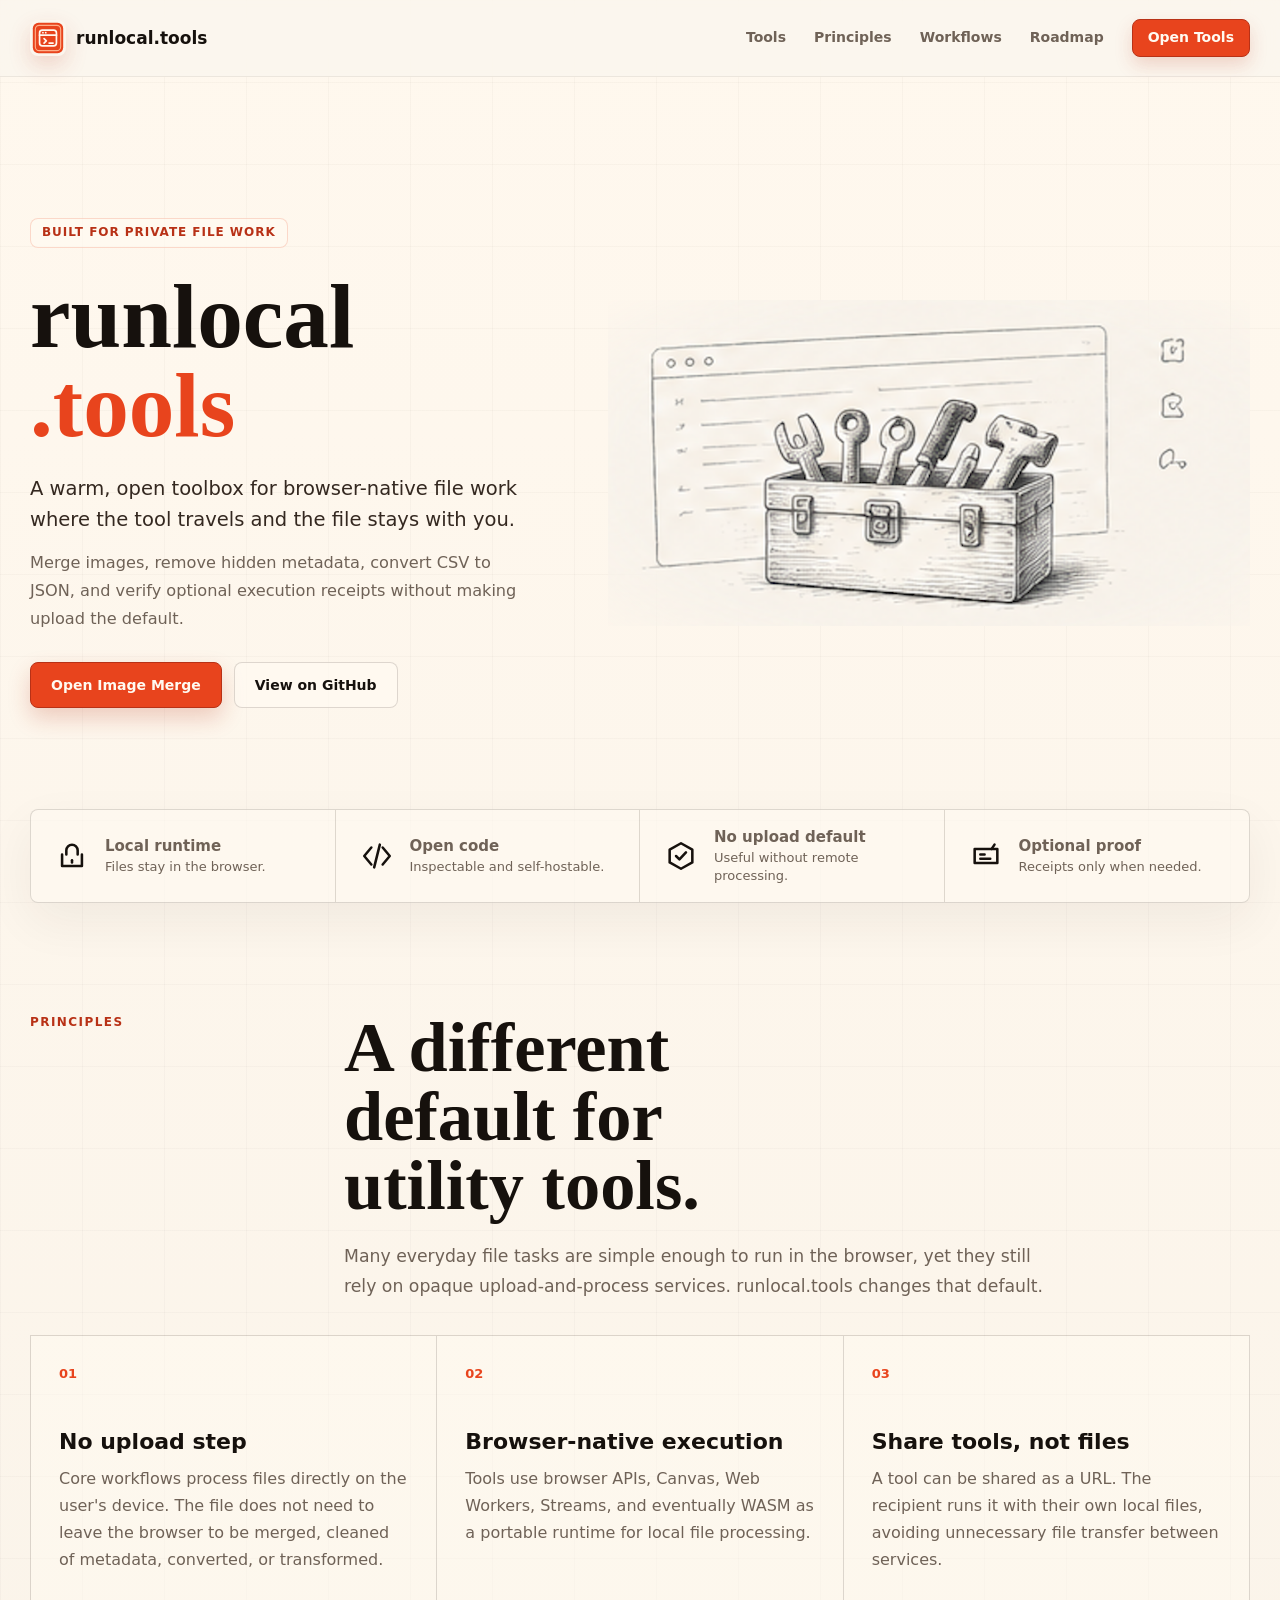
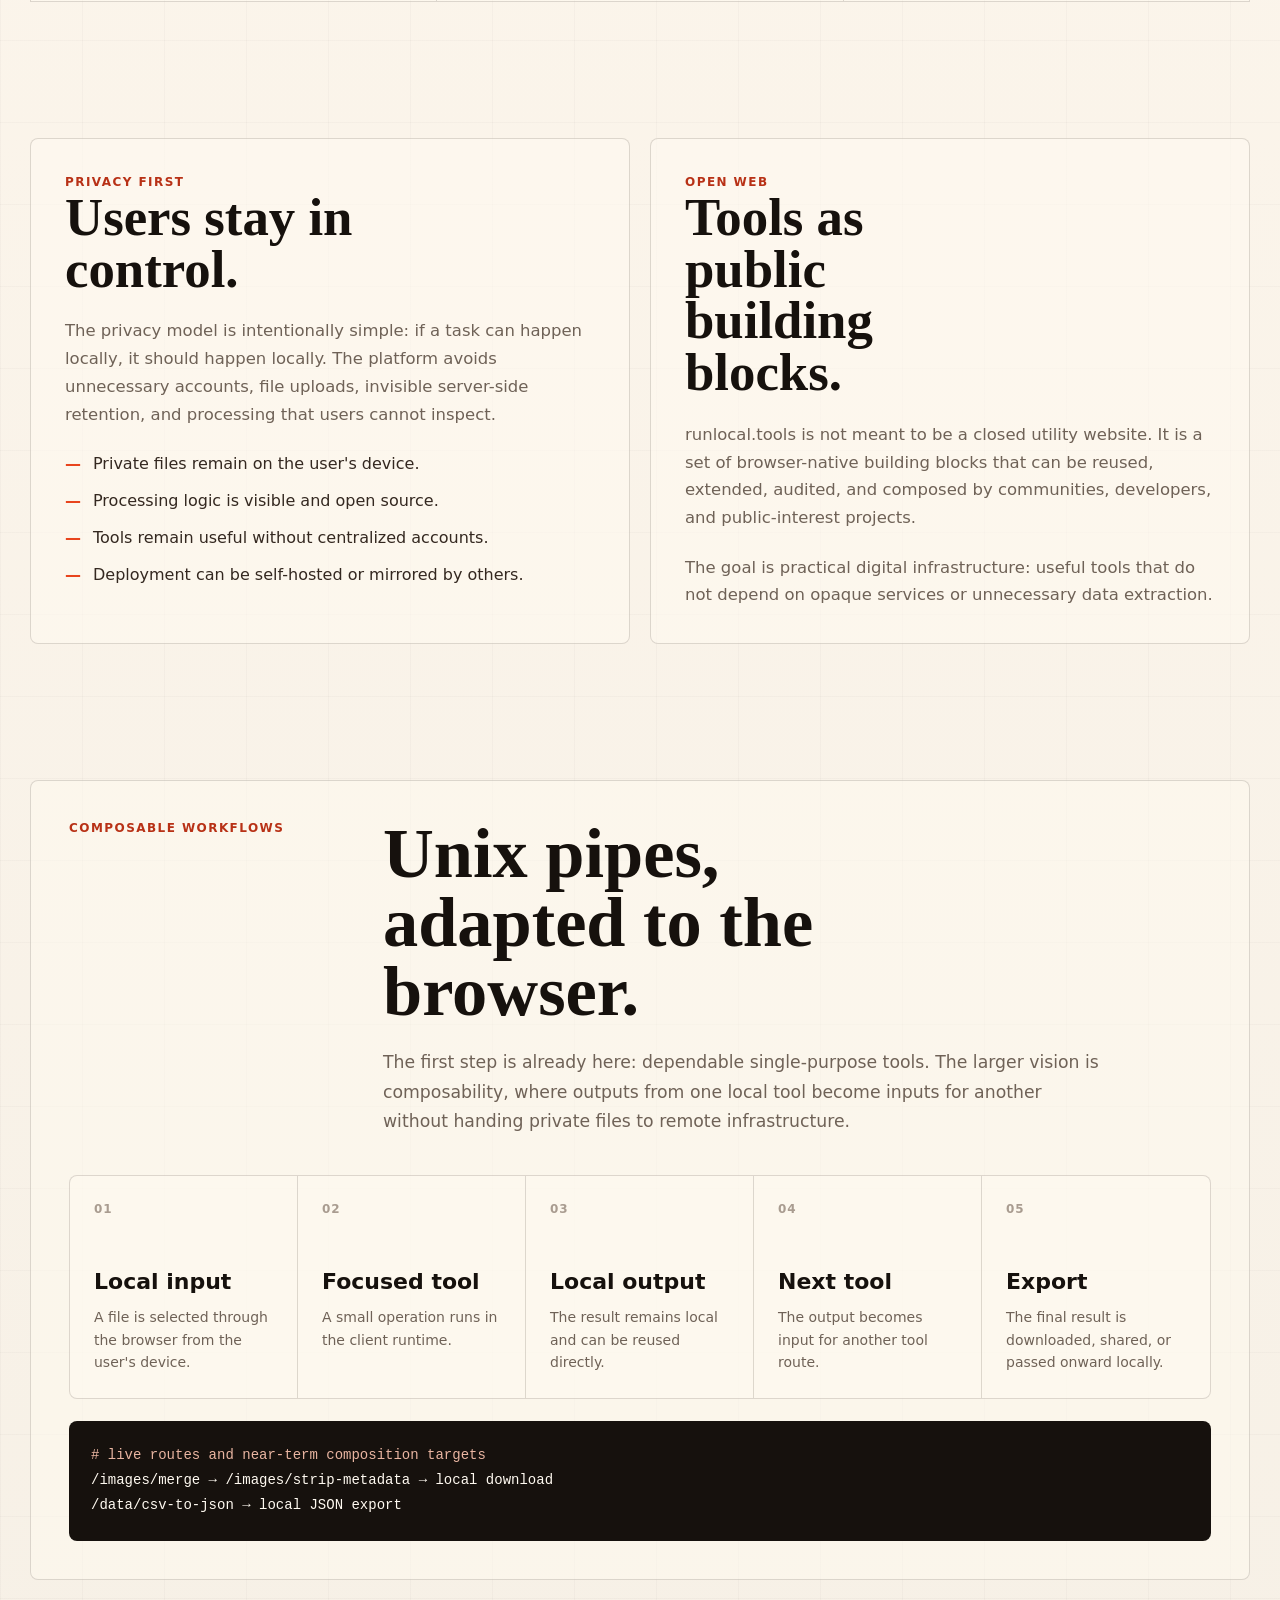
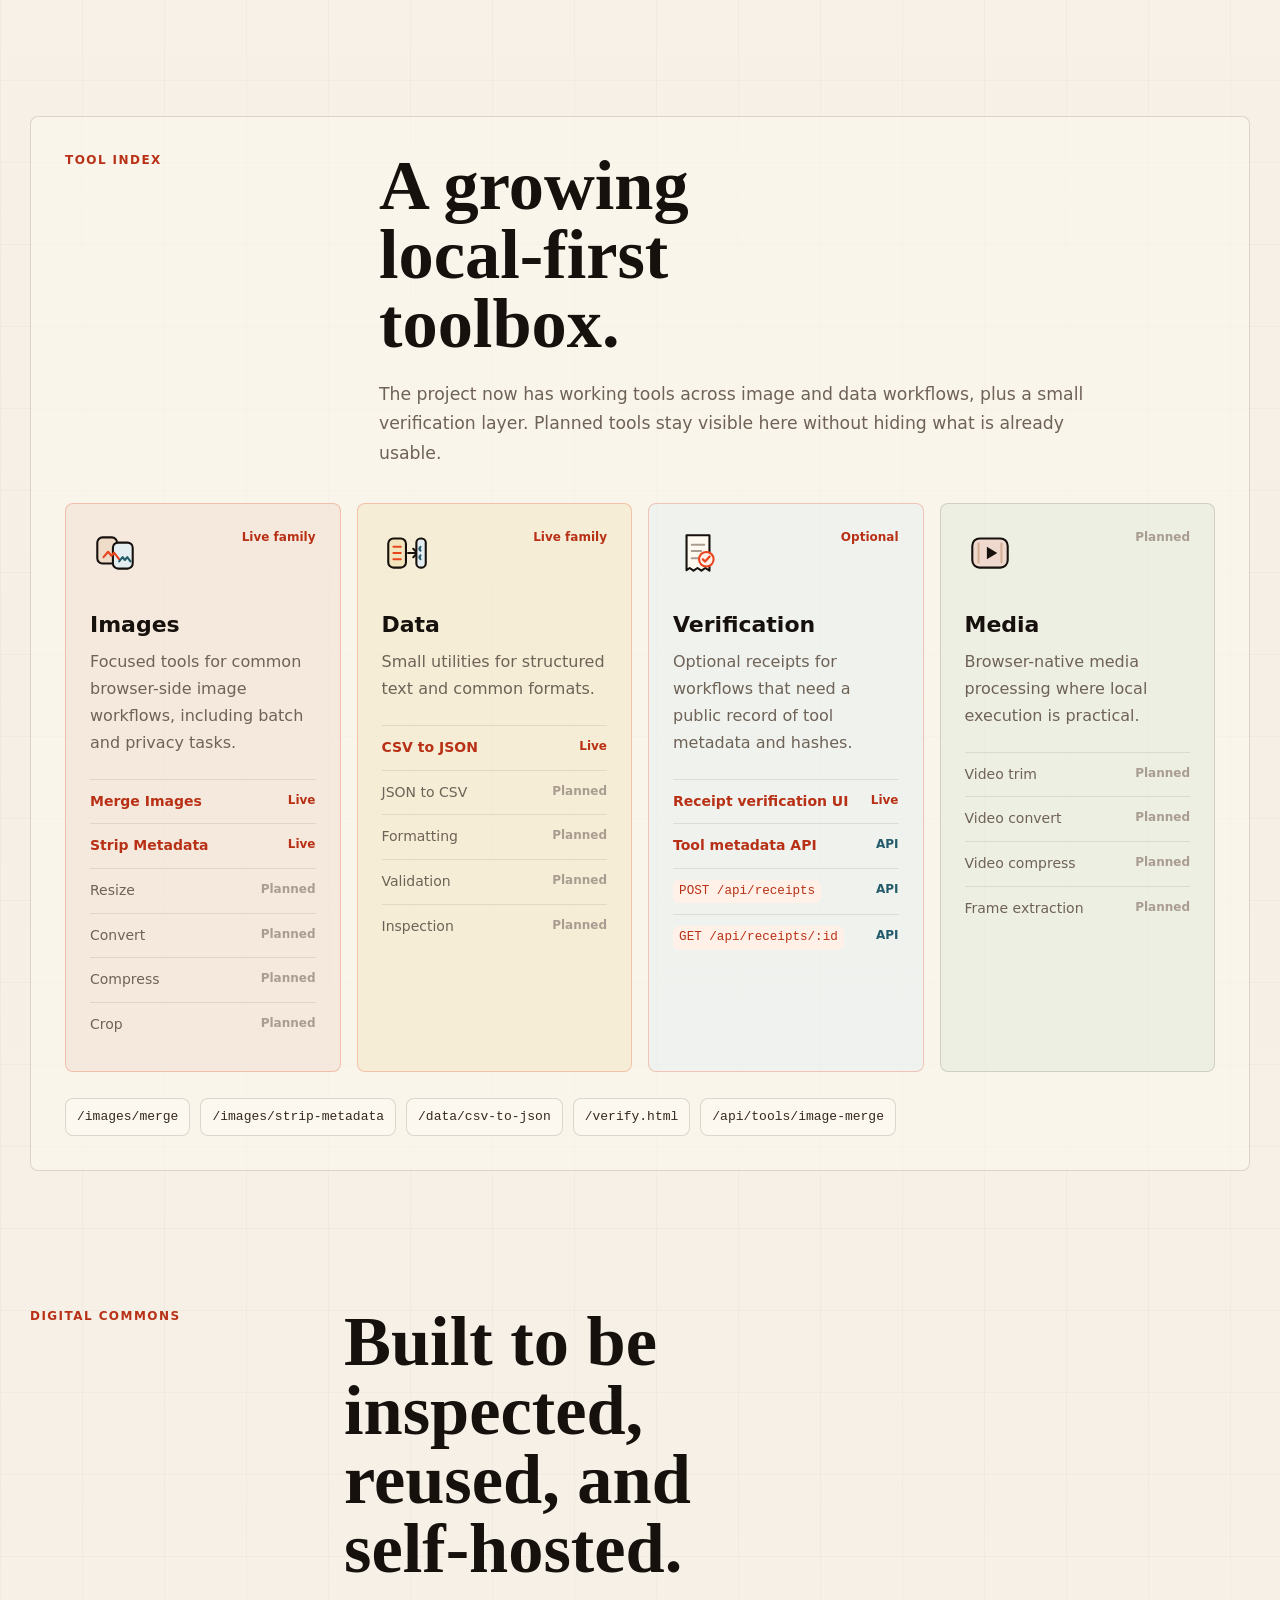
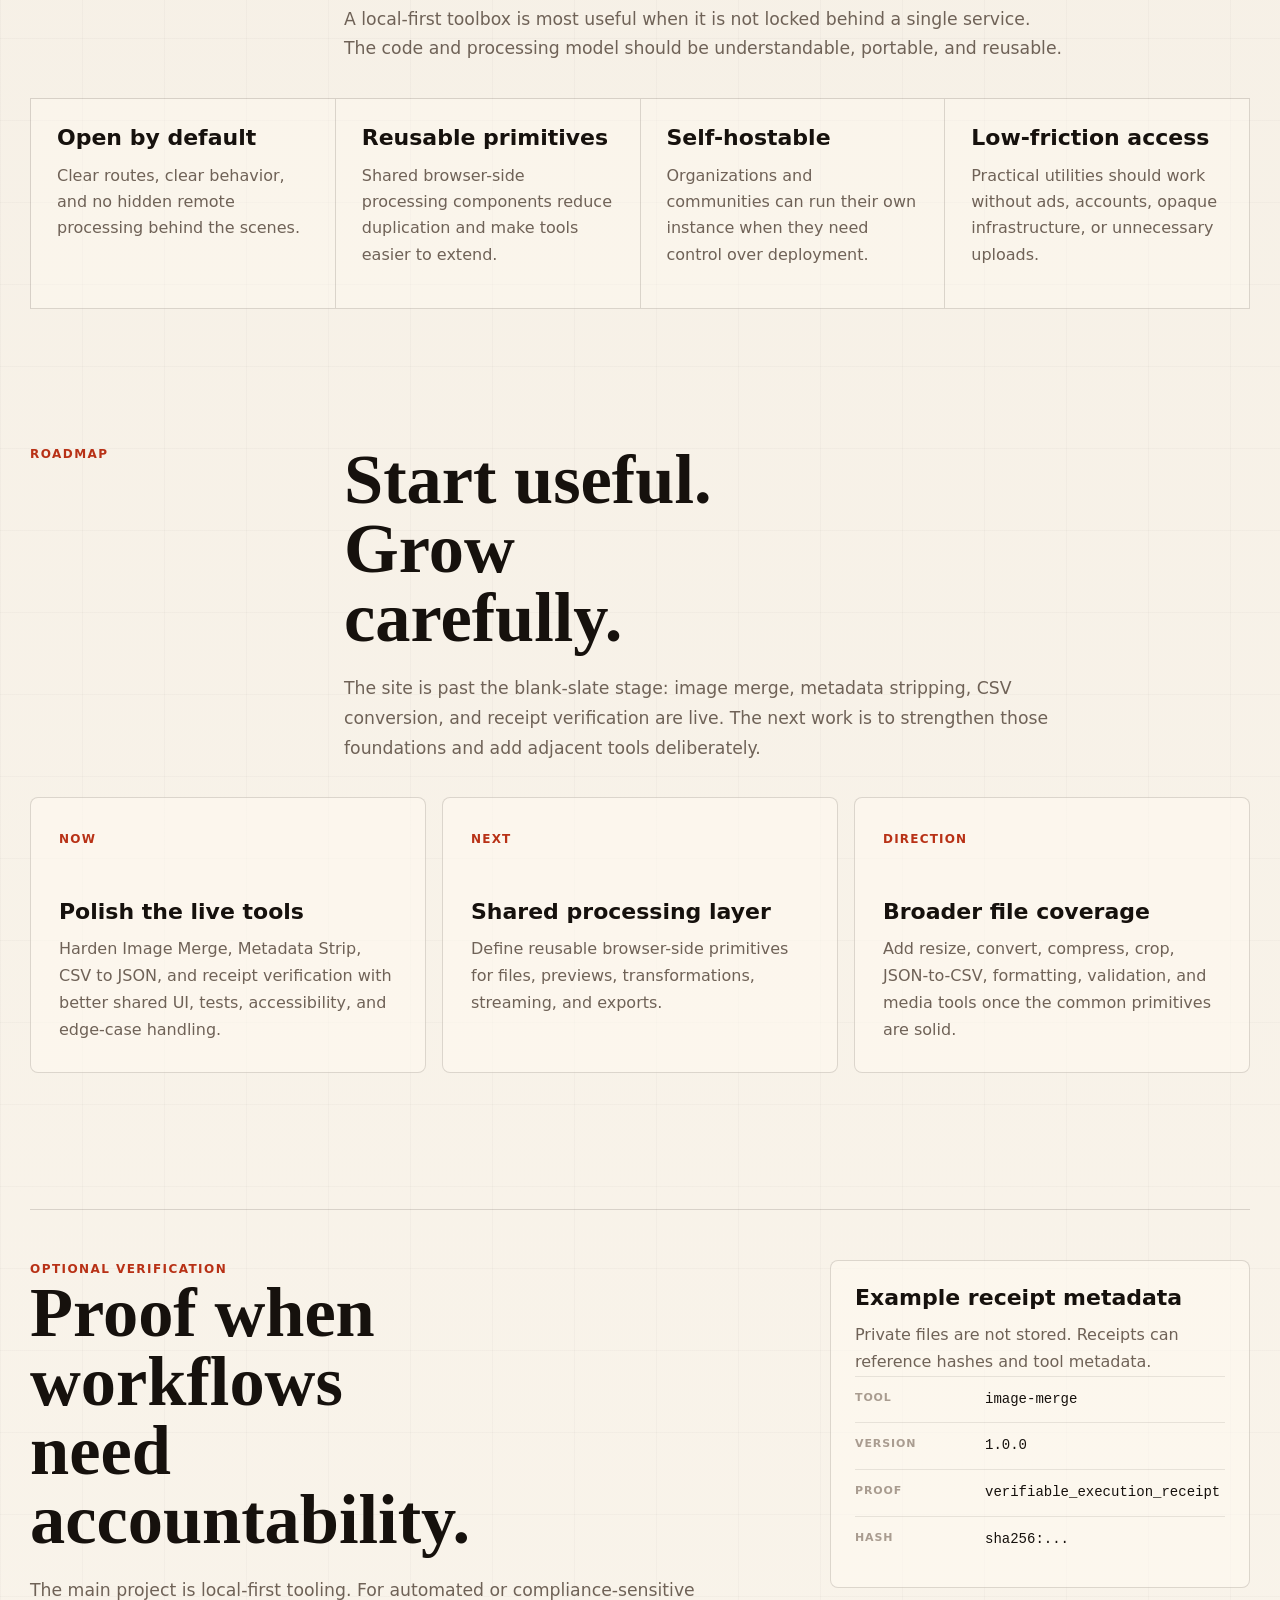
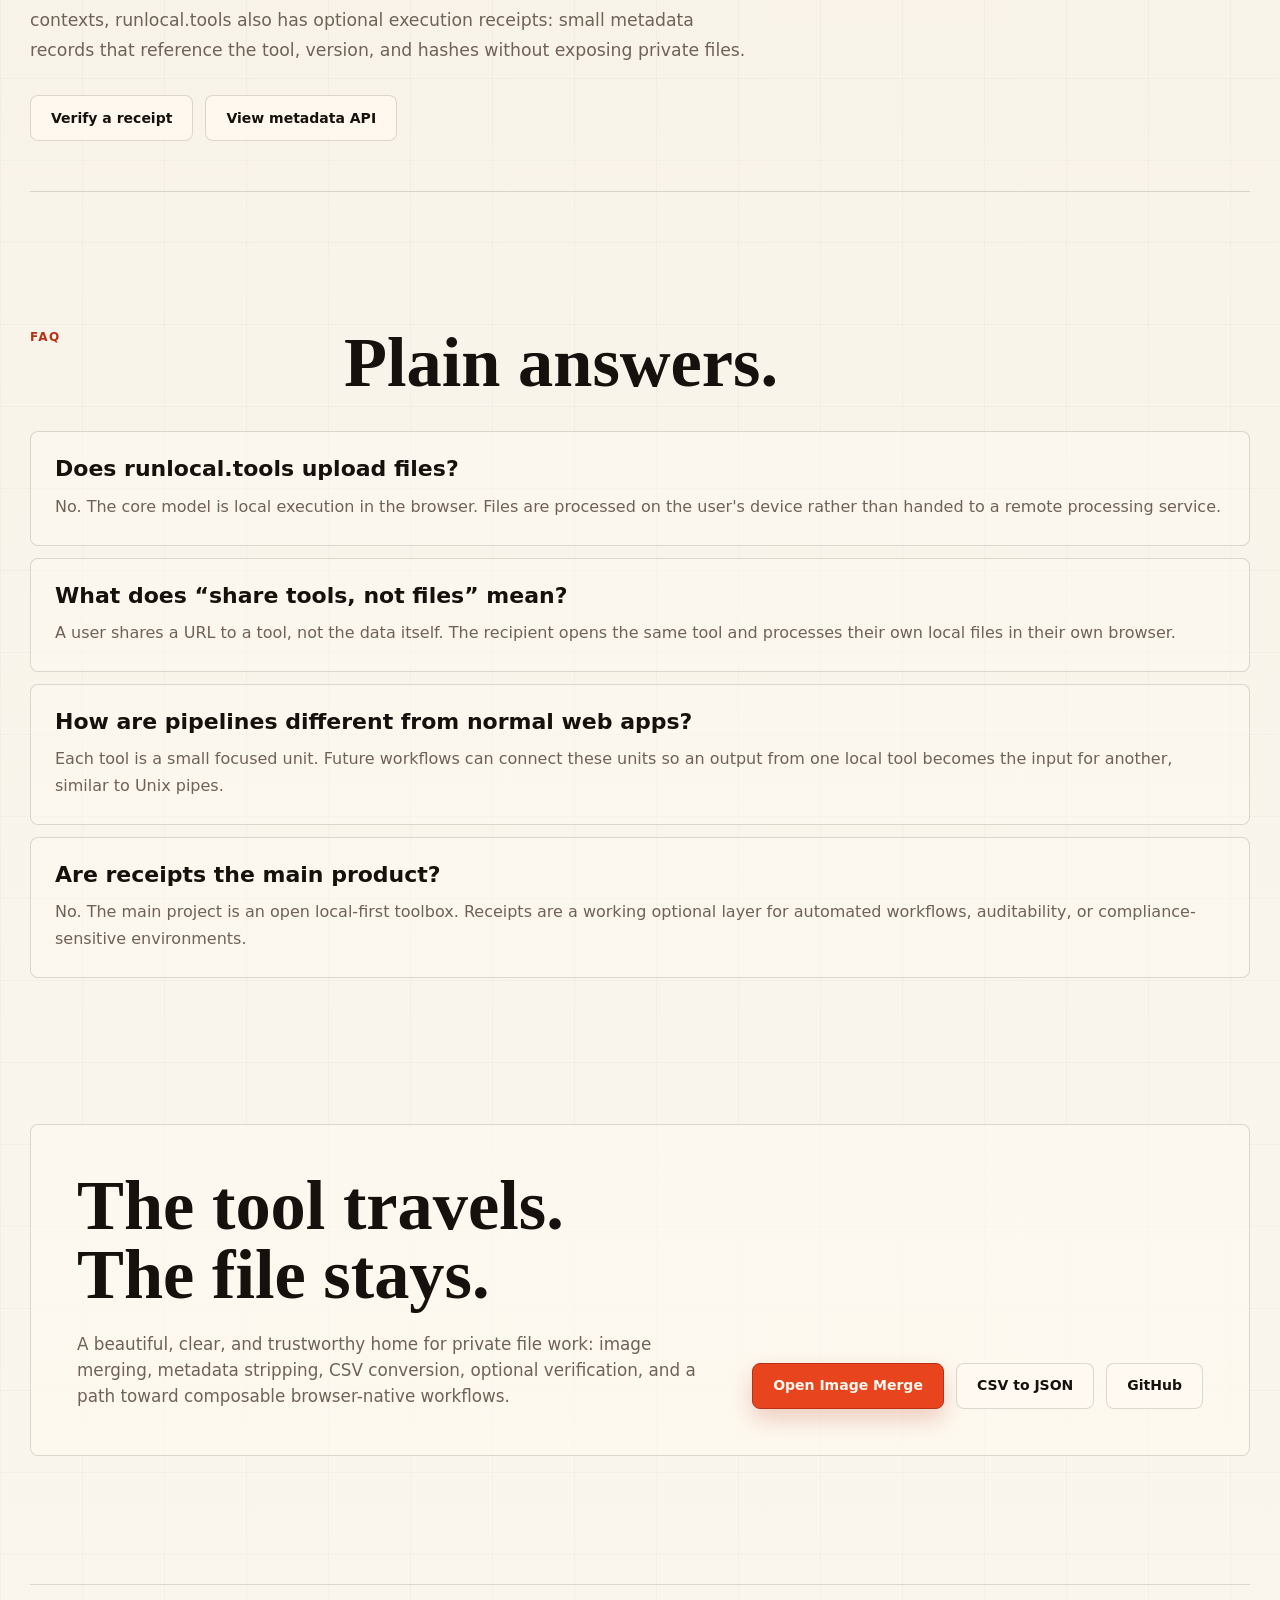
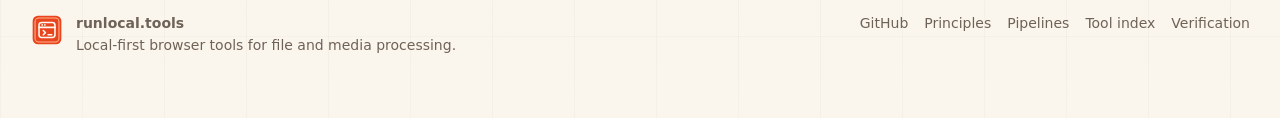
==== commit c11c62f3: "betterdesign" ====
--- a/index.html
+++ b/index.html
@@ -11,34 +11,55 @@
     content="runlocal.tools is an open-source, local-first toolbox with live browser tools for image merging, metadata stripping, CSV to JSON conversion, and optional receipt verification."
   />
   <link rel="icon" href="/assets/favicon.svg" type="image/svg+xml" />
-  <meta name="theme-color" content="#f7f4ed" />
+  <meta name="theme-color" content="#f5efe5" />
 
   <style>
     :root {
-      --bg: #f7f4ed;
-      --paper: #fffdf8;
-      --ink: #121411;
-      --ink-soft: #282c27;
-      --muted: #666f68;
-      --faint: #9da49d;
-      --line: rgba(18, 20, 17, 0.13);
-      --line-strong: rgba(18, 20, 17, 0.22);
-      --green: #08764f;
-      --green-dark: #064c35;
-      --green-soft: #e5f3ec;
-      --blue: #2636c7;
-      --blue-soft: #edf0ff;
-      --rose: #e8d6d1;
-      --sage: #d9e3da;
-      --powder: #d8e3ec;
-      --butter: #efe4c8;
-      --clay: #c9b4a4;
-      --warm: #eee7d9;
-      --panel: rgba(255, 253, 248, 0.76);
-      --radius: 22px;
+      --rlt-color-canvas: #f5efe5;
+      --rlt-color-canvas-warm: #fbf6ed;
+      --rlt-color-paper: #fffaf1;
+      --rlt-color-paper-soft: #f9f2e8;
+      --rlt-color-ink: #16110d;
+      --rlt-color-ink-soft: #342820;
+      --rlt-color-muted: #6f6257;
+      --rlt-color-faint: #a99c90;
+      --rlt-color-line: rgba(54, 42, 32, 0.16);
+      --rlt-color-line-strong: rgba(54, 42, 32, 0.28);
+      --rlt-color-accent: #e8441d;
+      --rlt-color-accent-dark: #b83116;
+      --rlt-color-accent-soft: #fff0e8;
+      --rlt-color-sage: #dfe6d7;
+      --rlt-color-blue: #245b6b;
+      --rlt-color-blue-soft: #e4eef1;
+      --rlt-color-butter: #f2e4bd;
+      --rlt-color-clay: #d4b094;
+      --rlt-color-rose: #efd8ce;
+      --rlt-font-serif: Georgia, "Times New Roman", Times, serif;
+      --rlt-font-sans: ui-sans-serif, system-ui, -apple-system, BlinkMacSystemFont, "Segoe UI", Arial, sans-serif;
+      --bg: var(--rlt-color-canvas);
+      --paper: var(--rlt-color-paper);
+      --ink: var(--rlt-color-ink);
+      --ink-soft: var(--rlt-color-ink-soft);
+      --muted: var(--rlt-color-muted);
+      --faint: var(--rlt-color-faint);
+      --line: var(--rlt-color-line);
+      --line-strong: var(--rlt-color-line-strong);
+      --green: var(--rlt-color-accent);
+      --green-dark: var(--rlt-color-accent-dark);
+      --green-soft: var(--rlt-color-accent-soft);
+      --blue: var(--rlt-color-blue);
+      --blue-soft: var(--rlt-color-blue-soft);
+      --rose: var(--rlt-color-rose);
+      --sage: var(--rlt-color-sage);
+      --powder: var(--rlt-color-blue-soft);
+      --butter: var(--rlt-color-butter);
+      --clay: var(--rlt-color-clay);
+      --warm: var(--rlt-color-paper-soft);
+      --panel: rgba(255, 250, 241, 0.74);
+      --radius: 8px;
       --max: 1220px;
       --measure: 760px;
-      --shadow: 0 24px 80px rgba(28, 29, 24, 0.08);
+      --shadow: 0 18px 60px rgba(54, 42, 32, 0.08);
     }
 
     * {
@@ -54,13 +75,11 @@
       margin: 0;
       color: var(--ink);
       background:
-        linear-gradient(rgba(18, 20, 17, 0.035) 1px, transparent 1px),
-        linear-gradient(90deg, rgba(18, 20, 17, 0.035) 1px, transparent 1px),
-        linear-gradient(180deg, #faf8f2 0%, var(--bg) 45%, #fbfaf5 100%);
-      background-size: 72px 72px, 72px 72px, auto;
-      font-family:
-        ui-sans-serif, system-ui, -apple-system, BlinkMacSystemFont,
-        "Segoe UI", Arial, sans-serif;
+        linear-gradient(rgba(54, 42, 32, 0.028) 1px, transparent 1px),
+        linear-gradient(90deg, rgba(54, 42, 32, 0.028) 1px, transparent 1px),
+        linear-gradient(180deg, #fff8ee 0%, var(--bg) 48%, #fbf6ed 100%);
+      background-size: 82px 82px, 82px 82px, auto;
+      font-family: var(--rlt-font-sans);
       line-height: 1.55;
       -webkit-font-smoothing: antialiased;
       text-rendering: optimizeLegibility;
@@ -74,8 +93,8 @@
       font-family: ui-monospace, SFMono-Regular, Menlo, Monaco, Consolas, monospace;
       font-size: 0.9em;
       color: var(--green-dark);
-      background: rgba(8, 118, 79, 0.08);
-      border-radius: 7px;
+      background: var(--green-soft);
+      border-radius: 6px;
       padding: 0.12rem 0.38rem;
     }
 
@@ -92,13 +111,13 @@
       position: sticky;
       top: 0;
       z-index: 20;
-      border-bottom: 1px solid rgba(18, 20, 17, 0.09);
-      background: rgba(250, 248, 242, 0.82);
-      backdrop-filter: blur(18px);
+      border-bottom: 1px solid rgba(54, 42, 32, 0.08);
+      background: rgba(251, 246, 237, 0.84);
+      backdrop-filter: blur(16px);
     }
 
     .header-inner {
-      min-height: 72px;
+      min-height: 76px;
       display: flex;
       align-items: center;
       justify-content: space-between;
@@ -112,15 +131,15 @@
       text-decoration: none;
       font-weight: 720;
       letter-spacing: 0;
-      font-size: 15px;
+      font-size: 17px;
     }
 
     .brand-mark {
-      width: 34px;
-      height: 34px;
+      width: 36px;
+      height: 36px;
       display: block;
-      border-radius: 12px;
-      box-shadow: 0 10px 26px rgba(18, 20, 17, 0.09);
+      border-radius: 8px;
+      box-shadow: 0 9px 22px rgba(184, 49, 22, 0.18);
     }
 
     .brand-word {
@@ -129,121 +148,135 @@
 
     .nav {
       display: flex;
-      gap: 4px;
+      gap: 12px;
       align-items: center;
+    }
+
+    .nav-links {
+      display: flex;
+      align-items: center;
+      gap: 28px;
     }
 
     .nav a {
       color: var(--muted);
       text-decoration: none;
-      font-size: 13px;
+      font-size: 14px;
       font-weight: 650;
-      padding: 8px 10px;
-      border-radius: 999px;
+      padding: 8px 0;
+      border-radius: var(--radius);
     }
 
     .nav a:hover,
     .nav a:focus-visible {
       color: var(--ink);
-      background: rgba(18, 20, 17, 0.055);
+      background: transparent;
+    }
+
+    .nav-cta {
+      min-height: 38px;
+      display: inline-flex;
+      align-items: center;
+      justify-content: center;
+      padding: 0 15px !important;
+      color: var(--paper) !important;
+      background: var(--green) !important;
+      border: 1px solid var(--green-dark);
+      box-shadow: 0 8px 18px rgba(184, 49, 22, 0.18);
+    }
+
+    .nav-cta:hover,
+    .nav-cta:focus-visible {
+      background: var(--green-dark) !important;
     }
 
     .mobile-toggle {
       display: none;
       border: 1px solid var(--line);
-      background: rgba(255, 253, 248, 0.82);
-      border-radius: 12px;
+      background: var(--paper);
+      border-radius: var(--radius);
       padding: 8px 10px;
       font: inherit;
     }
 
     .hero {
-      padding: 92px 0 56px;
+      padding: 76px 0 42px;
     }
 
     .hero-stage {
       display: grid;
-      gap: 42px;
+      gap: 36px;
+    }
+
+    .hero-layout {
+      display: grid;
+      grid-template-columns: minmax(0, 0.9fr) minmax(360px, 1.1fr);
+      gap: 52px;
+      align-items: center;
+      min-height: min(620px, calc(100vh - 120px));
     }
 
     .hero-main {
-      max-width: 980px;
+      max-width: 560px;
     }
 
     .hero-kicker {
       display: inline-flex;
-      gap: 9px;
+      min-height: 30px;
       align-items: center;
-      margin-bottom: 28px;
+      margin-bottom: 24px;
       color: var(--green-dark);
-      font-size: 13px;
-      font-weight: 760;
-      letter-spacing: 0;
-    }
-
-    .hero-kicker::before {
-      content: "";
-      width: 34px;
-      height: 1px;
-      background: var(--green);
+      border: 1px solid rgba(232, 68, 29, 0.18);
+      border-radius: var(--radius);
+      background: rgba(255, 250, 241, 0.64);
+      padding: 0 11px;
+      font-size: 12px;
+      font-weight: 800;
+      letter-spacing: 0.08em;
+      text-transform: uppercase;
     }
 
     h1 {
       margin: 0;
-      max-width: 9ch;
-      font-size: 8.2rem;
-      line-height: 0.93;
+      max-width: 9.5ch;
+      font-family: var(--rlt-font-serif);
+      font-size: 5.7rem;
+      line-height: 0.98;
       letter-spacing: 0;
-      font-weight: 760;
+      font-weight: 700;
     }
 
     h1 span {
       display: block;
     }
 
+    h1 .accent {
+      color: var(--green);
+    }
+
     .hero-lede {
-      margin: 30px 0 0;
-      max-width: 860px;
+      margin: 24px 0 0;
+      max-width: 540px;
       color: var(--ink-soft);
-      font-size: 1.58rem;
-      line-height: 1.35;
+      font-size: 1.22rem;
+      line-height: 1.56;
       letter-spacing: 0;
       font-weight: 430;
     }
 
     .hero-sub {
-      margin: 22px 0 0;
-      max-width: 660px;
+      margin: 14px 0 0;
+      max-width: 500px;
       color: var(--muted);
-      font-size: 1.05rem;
-      line-height: 1.7;
-    }
-
-    .hero-badges {
-      display: flex;
-      flex-wrap: wrap;
-      gap: 10px;
-      margin-top: 24px;
-    }
-
-    .hero-badge {
-      display: inline-flex;
-      align-items: center;
-      min-height: 34px;
-      border: 1px solid rgba(8, 118, 79, 0.15);
-      border-radius: 999px;
-      background: rgba(229, 243, 236, 0.72);
-      color: var(--green-dark);
-      padding: 0 12px;
-      font-size: 13px;
-      font-weight: 720;
+      font-size: 1.01rem;
+      line-height: 1.72;
     }
 
     .hero-actions {
       display: flex;
       flex-wrap: wrap;
       gap: 12px;
-      margin-top: 34px;
+      margin-top: 30px;
     }
 
     .button {
@@ -251,13 +284,13 @@
       min-height: 46px;
       align-items: center;
       justify-content: center;
-      border-radius: 999px;
-      padding: 0 18px;
+      border-radius: var(--radius);
+      padding: 0 20px;
       border: 1px solid transparent;
       text-decoration: none;
       font-size: 14px;
       font-weight: 720;
-      transition: transform 160ms ease, background 160ms ease, border-color 160ms ease;
+      transition: transform 160ms ease, background 160ms ease, border-color 160ms ease, box-shadow 160ms ease;
     }
 
     .button:hover,
@@ -266,17 +299,19 @@
     }
 
     .button-primary {
-      background: var(--ink);
+      background: var(--green);
       color: var(--paper);
+      border-color: var(--green-dark);
+      box-shadow: 0 10px 22px rgba(184, 49, 22, 0.22);
     }
 
     .button-primary:hover,
     .button-primary:focus-visible {
-      background: #272b26;
+      background: var(--green-dark);
     }
 
     .button-secondary {
-      background: rgba(255, 253, 248, 0.58);
+      background: rgba(255, 250, 241, 0.72);
       border-color: var(--line);
       color: var(--ink);
     }
@@ -287,56 +322,76 @@
       border-color: var(--line-strong);
     }
 
-    .hero-workbench {
+    .hero-visual {
+      position: relative;
+      min-height: 390px;
+      display: grid;
+      place-items: center;
+    }
+
+    .hero-visual img {
+      width: min(100%, 680px);
+      height: auto;
+      display: block;
+      -webkit-mask-image: radial-gradient(ellipse at 52% 52%, #000 68%, rgba(0, 0, 0, 0.72) 82%, transparent 100%);
+      mask-image: radial-gradient(ellipse at 52% 52%, #000 68%, rgba(0, 0, 0, 0.72) 82%, transparent 100%);
+    }
+
+    .trust-strip {
       display: grid;
       grid-template-columns: repeat(4, minmax(0, 1fr));
-      border-top: 1px solid var(--line);
-      border-left: 1px solid var(--line);
-      background: rgba(255, 253, 248, 0.48);
-      box-shadow: var(--shadow);
-    }
-
-    .workbench-item {
-      min-height: 210px;
-      padding: 24px;
+      border: 1px solid var(--line);
+      border-radius: var(--radius);
+      background: rgba(255, 250, 241, 0.58);
+      box-shadow: 0 18px 50px rgba(54, 42, 32, 0.06);
+    }
+
+    .trust-item {
+      min-height: 86px;
+      padding: 18px 22px;
       border-right: 1px solid var(--line);
-      border-bottom: 1px solid var(--line);
       color: var(--ink);
       text-decoration: none;
       display: flex;
-      flex-direction: column;
-      gap: 12px;
-      transition: background 160ms ease, transform 160ms ease;
-    }
-
-    .workbench-item:hover,
-    .workbench-item:focus-visible {
-      background: rgba(255, 253, 248, 0.86);
-      transform: translateY(-2px);
-    }
-
-    .workbench-icon {
-      width: 52px;
-      height: 52px;
-      margin-bottom: 20px;
-    }
-
-    .workbench-route {
-      color: var(--green-dark);
-      font-family: ui-monospace, SFMono-Regular, Menlo, Monaco, Consolas, monospace;
-      font-size: 12px;
-      overflow-wrap: anywhere;
-    }
-
-    .workbench-item strong {
-      font-size: 21px;
-      line-height: 1.18;
-    }
-
-    .workbench-caption {
+      gap: 14px;
+      align-items: center;
+    }
+
+    .trust-item:last-child {
+      border-right: 0;
+    }
+
+    .trust-icon {
+      width: 38px;
+      height: 38px;
+      flex: 0 0 auto;
+      display: grid;
+      place-items: center;
+      color: var(--ink);
+    }
+
+    .trust-icon svg {
+      width: 34px;
+      height: 34px;
+      stroke: currentColor;
+      stroke-width: 1.8;
+      fill: none;
+      stroke-linecap: round;
+      stroke-linejoin: round;
+    }
+
+    .trust-item strong {
+      display: block;
+      font-size: 15px;
+      line-height: 1.2;
+      margin-bottom: 3px;
+    }
+
+    .trust-item span:last-child {
       color: var(--muted);
-      font-size: 14px;
-      line-height: 1.55;
+      display: block;
+      font-size: 13px;
+      line-height: 1.35;
     }
 
     .thesis {
@@ -364,6 +419,7 @@
     .thesis-card p {
       margin: 0;
       max-width: 920px;
+      font-family: var(--rlt-font-serif);
       font-size: 3.8rem;
       line-height: 1.02;
       letter-spacing: 0;
@@ -385,10 +441,11 @@
     h2 {
       margin: 0;
       max-width: 13ch;
+      font-family: var(--rlt-font-serif);
       font-size: 4.4rem;
       line-height: 0.98;
       letter-spacing: 0;
-      font-weight: 680;
+      font-weight: 700;
     }
 
     .section-intro {
@@ -411,7 +468,7 @@
       padding: 28px;
       border-right: 1px solid var(--line);
       border-bottom: 1px solid var(--line);
-      background: rgba(255, 253, 248, 0.42);
+      background: rgba(255, 250, 241, 0.42);
     }
 
     .principle-number {
@@ -450,7 +507,7 @@
       border: 1px solid var(--line);
       border-radius: var(--radius);
       padding: 34px;
-      background: rgba(255, 253, 248, 0.58);
+      background: rgba(255, 250, 241, 0.56);
       min-height: 360px;
     }
 
@@ -488,10 +545,9 @@
 
     .pipeline {
       border: 1px solid var(--line);
-      border-radius: 30px;
-      background: rgba(255, 253, 248, 0.58);
+      border-radius: var(--radius);
+      background: rgba(255, 250, 241, 0.48);
       padding: 38px;
-      box-shadow: var(--shadow);
     }
 
     .pipeline h2 {
@@ -504,9 +560,9 @@
       gap: 0;
       margin-top: 38px;
       border: 1px solid var(--line);
-      border-radius: 22px;
+      border-radius: var(--radius);
       overflow: hidden;
-      background: rgba(255, 253, 248, 0.54);
+      background: rgba(255, 250, 241, 0.54);
     }
 
     .pipe-step {
@@ -536,9 +592,9 @@
 
     .code-line {
       margin-top: 22px;
-      border-radius: 18px;
-      background: #121411;
-      color: #edf6ef;
+      border-radius: var(--radius);
+      background: var(--ink);
+      color: var(--paper);
       padding: 22px;
       overflow-x: auto;
       font-family: ui-monospace, SFMono-Regular, Menlo, Monaco, Consolas, monospace;
@@ -547,14 +603,14 @@
     }
 
     .code-line span {
-      color: #98b4a6;
+      color: #e9b5a1;
     }
 
     .tools-panel {
       border: 1px solid var(--line);
-      border-radius: 30px;
+      border-radius: var(--radius);
       padding: 34px;
-      background: rgba(255, 253, 248, 0.58);
+      background: rgba(255, 250, 241, 0.48);
     }
 
     .tools-grid {
@@ -566,30 +622,30 @@
 
     .tool-card {
       border: 1px solid var(--line);
-      border-radius: 20px;
+      border-radius: var(--radius);
       padding: 24px;
-      background: rgba(255, 253, 248, 0.62);
+      background: rgba(255, 250, 241, 0.66);
       min-height: 330px;
     }
 
     .tool-card.is-live {
-      border-color: rgba(8, 118, 79, 0.24);
+      border-color: rgba(232, 68, 29, 0.26);
     }
 
     .tool-card-images {
-      background: rgba(217, 227, 218, 0.42);
+      background: rgba(239, 216, 206, 0.42);
     }
 
     .tool-card-data {
-      background: rgba(239, 228, 200, 0.44);
+      background: rgba(242, 228, 189, 0.44);
     }
 
     .tool-card-verification {
-      background: rgba(216, 227, 236, 0.44);
+      background: rgba(228, 238, 241, 0.48);
     }
 
     .tool-card-media {
-      background: rgba(232, 214, 209, 0.42);
+      background: rgba(223, 230, 215, 0.46);
     }
 
     .tool-card-top {
@@ -617,7 +673,7 @@
       justify-content: space-between;
       gap: 14px;
       padding: 11px 0;
-      border-top: 1px solid rgba(18,20,17,0.09);
+      border-top: 1px solid rgba(54, 42, 32, 0.10);
       color: var(--muted);
       font-size: 14px;
     }
@@ -653,9 +709,9 @@
     .route {
       padding: 8px 11px;
       border: 1px solid var(--line);
-      border-radius: 999px;
+      border-radius: var(--radius);
       color: var(--ink-soft);
-      background: rgba(255,253,248,0.58);
+      background: rgba(255, 250, 241, 0.58);
       font-family: ui-monospace, SFMono-Regular, Menlo, Monaco, Consolas, monospace;
       font-size: 13px;
       text-decoration: none;
@@ -680,7 +736,7 @@
       min-height: 210px;
       border-right: 1px solid var(--line);
       border-bottom: 1px solid var(--line);
-      background: rgba(255, 253, 248, 0.38);
+      background: rgba(255, 250, 241, 0.38);
     }
 
     .commons-card p {
@@ -700,7 +756,7 @@
       border-radius: var(--radius);
       padding: 28px;
       min-height: 250px;
-      background: rgba(255,253,248,0.56);
+      background: rgba(255, 250, 241, 0.56);
     }
 
     .tag {
@@ -729,8 +785,8 @@
 
     .receipt-card {
       border: 1px solid var(--line);
-      border-radius: 22px;
-      background: rgba(255,253,248,0.56);
+      border-radius: var(--radius);
+      background: rgba(255, 250, 241, 0.56);
       padding: 24px;
     }
 
@@ -739,7 +795,7 @@
       grid-template-columns: 116px 1fr;
       gap: 14px;
       padding: 12px 0;
-      border-top: 1px solid rgba(18,20,17,0.09);
+      border-top: 1px solid rgba(54, 42, 32, 0.10);
       font-size: 14px;
     }
 
@@ -763,9 +819,9 @@
 
     .faq-item {
       border: 1px solid var(--line);
-      border-radius: 18px;
+      border-radius: var(--radius);
       padding: 24px;
-      background: rgba(255,253,248,0.46);
+      background: rgba(255, 250, 241, 0.46);
     }
 
     .cta {
@@ -773,15 +829,14 @@
     }
 
     .cta-card {
-      border-radius: 34px;
+      border-radius: var(--radius);
       border: 1px solid var(--line);
       padding: 46px;
-      background: rgba(255,253,248,0.62);
+      background: rgba(255, 250, 241, 0.62);
       display: grid;
       grid-template-columns: 1fr auto;
       gap: 34px;
       align-items: end;
-      box-shadow: var(--shadow);
     }
 
     .cta-card h2 {
@@ -818,7 +873,7 @@
     .footer-brand img {
       width: 34px;
       height: 34px;
-      border-radius: 12px;
+      border-radius: var(--radius);
     }
 
     .footer-links {
@@ -844,7 +899,32 @@
       }
 
       h1 {
-        font-size: 6.2rem;
+        font-size: 5rem;
+      }
+
+      .hero-layout {
+        grid-template-columns: 1fr;
+        min-height: auto;
+      }
+
+      .hero-main {
+        max-width: 720px;
+      }
+
+      .hero-visual {
+        min-height: 320px;
+      }
+
+      .trust-strip {
+        grid-template-columns: repeat(2, minmax(0, 1fr));
+      }
+
+      .trust-item:nth-child(2) {
+        border-right: 0;
+      }
+
+      .trust-item:nth-child(-n + 2) {
+        border-bottom: 1px solid var(--line);
       }
 
       h2 {
@@ -857,10 +937,6 @@
 
       .text-card h2 {
         font-size: 2.85rem;
-      }
-
-      .hero-workbench {
-        grid-template-columns: repeat(2, minmax(0, 1fr));
       }
 
       .principles,
@@ -917,8 +993,8 @@
         align-items: stretch;
         padding: 12px;
         border: 1px solid var(--line);
-        border-radius: 18px;
-        background: rgba(255,253,248,0.96);
+        border-radius: var(--radius);
+        background: rgba(255, 250, 241, 0.96);
         box-shadow: var(--shadow);
       }
 
@@ -927,12 +1003,20 @@
       }
 
       .hero {
-        padding: 68px 0 48px;
+        padding: 34px 0 34px;
+      }
+
+      .hero-stage {
+        gap: 24px;
+      }
+
+      .hero-layout {
+        gap: 28px;
       }
 
       h1 {
-        font-size: 3.75rem;
-        line-height: 0.98;
+        font-size: 3.28rem;
+        line-height: 0.96;
       }
 
       h2 {
@@ -940,7 +1024,42 @@
       }
 
       .hero-lede {
-        font-size: 1.22rem;
+        font-size: 1.1rem;
+      }
+
+      .hero-sub {
+        font-size: 0.96rem;
+        line-height: 1.62;
+      }
+
+      .button {
+        min-height: 44px;
+        padding: 0 16px;
+      }
+
+      .hero-visual {
+        min-height: auto;
+      }
+
+      .hero-visual img {
+        width: min(92%, 340px);
+      }
+
+      .trust-strip {
+        grid-template-columns: 1fr;
+      }
+
+      .trust-item,
+      .trust-item:nth-child(2) {
+        border-right: 0;
+      }
+
+      .trust-item {
+        border-bottom: 1px solid var(--line);
+      }
+
+      .trust-item:last-child {
+        border-bottom: 0;
       }
 
       .section {
@@ -963,7 +1082,6 @@
       }
 
       .principles,
-      .hero-workbench,
       .tools-grid,
       .commons-grid,
       .roadmap-grid,
@@ -971,10 +1089,6 @@
         grid-template-columns: 1fr;
       }
 
-      .workbench-item {
-        min-height: auto;
-      }
-
       .proof-row {
         grid-template-columns: 1fr;
         gap: 4px;
@@ -998,6 +1112,7 @@
       }
     }
   </style>
+  <link rel="stylesheet" href="/assets/design-tokens.css" />
 </head>
 
 <body>
@@ -1011,12 +1126,11 @@
       <nav class="nav" aria-label="Primary navigation">
         <button class="mobile-toggle" id="navToggle" aria-expanded="false" aria-controls="navLinks">☰</button>
         <div class="nav-links" id="navLinks">
+          <a href="#tools">Tools</a>
           <a href="#principles">Principles</a>
-          <a href="#pipes">Pipelines</a>
-          <a href="#tools">Live Tools</a>
-          <a href="#verification">Verification</a>
-          <a href="#commons">Commons</a>
+          <a href="#pipes">Workflows</a>
           <a href="#roadmap">Roadmap</a>
+          <a class="nav-cta" href="#tools">Open Tools</a>
         </div>
       </nav>
     </div>
@@ -1025,61 +1139,71 @@
   <main id="top">
     <section class="hero">
       <div class="wrap hero-stage">
-        <div class="hero-main">
-          <div class="hero-kicker">Private file work, no upload step</div>
-
-          <h1><span>runlocal</span><span>.tools</span></h1>
-
-          <p class="hero-lede">
-            The most beautiful, clearest, and most trustworthy home for private file work on the web.
-          </p>
-
-          <p class="hero-sub">
-            Open a focused browser tool, process files locally, and keep the private data with you. Merge image sets, strip hidden metadata, convert CSV to JSON, and verify optional execution receipts without making upload the default.
-          </p>
-
-          <div class="hero-badges" aria-label="Product qualities">
-            <span class="hero-badge">Local execution</span>
-            <span class="hero-badge">Stable tool URLs</span>
-            <span class="hero-badge">Open source</span>
-            <span class="hero-badge">Optional receipts</span>
-          </div>
-
-          <div class="hero-actions">
-            <a class="button button-primary" href="/images/merge/">Open Image Merge</a>
-            <a class="button button-secondary" href="/images/strip-metadata/">Strip Metadata</a>
-            <a class="button button-secondary" href="/data/csv-to-json/">CSV to JSON</a>
+        <div class="hero-layout">
+          <div class="hero-main">
+            <div class="hero-kicker">Built for private file work</div>
+
+            <h1><span>runlocal</span><span class="accent">.tools</span></h1>
+
+            <p class="hero-lede">
+              A warm, open toolbox for browser-native file work where the tool travels and the file stays with you.
+            </p>
+
+            <p class="hero-sub">
+              Merge images, remove hidden metadata, convert CSV to JSON, and verify optional execution receipts without making upload the default.
+            </p>
+
+            <div class="hero-actions">
+              <a class="button button-primary" href="/images/merge/">Open Image Merge</a>
+              <a class="button button-secondary" href="https://github.com/panndabea/runlocal.tools">View on GitHub</a>
+            </div>
+          </div>
+
+          <div class="hero-visual" aria-hidden="true">
+            <img src="/assets/illustrations/hero-toolbox-illustration.png" alt="" width="720" height="365" />
           </div>
         </div>
 
-        <div class="hero-workbench" aria-label="Live local tools">
-          <a class="workbench-item" href="/images/merge/">
-            <img class="workbench-icon" src="/assets/icons/image-merge.svg" alt="" width="52" height="52" />
-            <span class="workbench-route">/images/merge</span>
-            <strong>Merge Images</strong>
-            <span class="workbench-caption">Combine PNG, WebP, JPEG, HEIC, or HEIF sets into one local output.</span>
-          </a>
-
-          <a class="workbench-item" href="/images/strip-metadata/">
-            <img class="workbench-icon" src="/assets/icons/strip-metadata.svg" alt="" width="52" height="52" />
-            <span class="workbench-route">/images/strip-metadata</span>
-            <strong>Strip Metadata</strong>
-            <span class="workbench-caption">Remove hidden image metadata while keeping visible pixels under your control.</span>
-          </a>
-
-          <a class="workbench-item" href="/data/csv-to-json/">
-            <img class="workbench-icon" src="/assets/icons/csv-json.svg" alt="" width="52" height="52" />
-            <span class="workbench-route">/data/csv-to-json</span>
-            <strong>CSV to JSON</strong>
-            <span class="workbench-caption">Paste or choose a CSV file and export structured JSON from this browser.</span>
-          </a>
-
-          <a class="workbench-item" href="/verify.html">
-            <img class="workbench-icon" src="/assets/icons/receipt-verify.svg" alt="" width="52" height="52" />
-            <span class="workbench-route">/verify.html</span>
-            <strong>Verify Receipts</strong>
-            <span class="workbench-caption">Check optional proof metadata without turning verification into the main product.</span>
-          </a>
+        <div class="trust-strip" aria-label="runlocal.tools foundations">
+          <div class="trust-item">
+            <span class="trust-icon">
+              <svg viewBox="0 0 24 24" aria-hidden="true">
+                <path d="M5 11v8h14v-8"/>
+                <path d="M8 11V8a4 4 0 0 1 8 0v3"/>
+                <path d="M12 15v1.5"/>
+              </svg>
+            </span>
+            <span><strong>Local runtime</strong><span>Files stay in the browser.</span></span>
+          </div>
+          <div class="trust-item">
+            <span class="trust-icon">
+              <svg viewBox="0 0 24 24" aria-hidden="true">
+                <path d="M8 18l-5-6 5-6"/>
+                <path d="M16 6l5 6-5 6"/>
+                <path d="M14 4l-4 16"/>
+              </svg>
+            </span>
+            <span><strong>Open code</strong><span>Inspectable and self-hostable.</span></span>
+          </div>
+          <div class="trust-item">
+            <span class="trust-icon">
+              <svg viewBox="0 0 24 24" aria-hidden="true">
+                <path d="M12 3l8 4.5v9L12 21l-8-4.5v-9L12 3z"/>
+                <path d="M8.5 12l2.4 2.4 4.6-5"/>
+              </svg>
+            </span>
+            <span><strong>No upload default</strong><span>Useful without remote processing.</span></span>
+          </div>
+          <div class="trust-item">
+            <span class="trust-icon">
+              <svg viewBox="0 0 24 24" aria-hidden="true">
+                <path d="M4 7h16v10H4z"/>
+                <path d="M8 11h3M8 14h7"/>
+                <path d="M16 7l2-3"/>
+              </svg>
+            </span>
+            <span><strong>Optional proof</strong><span>Receipts only when needed.</span></span>
+          </div>
         </div>
       </div>
     </section>
--- a/assets/design-tokens.css
+++ b/assets/design-tokens.css
@@ -0,0 +1,68 @@
+:root {
+  --rlt-color-canvas: #f5efe5;
+  --rlt-color-canvas-warm: #fbf6ed;
+  --rlt-color-paper: #fffaf1;
+  --rlt-color-paper-soft: #f9f2e8;
+  --rlt-color-ink: #16110d;
+  --rlt-color-ink-soft: #342820;
+  --rlt-color-muted: #6f6257;
+  --rlt-color-faint: #a99c90;
+  --rlt-color-line: rgba(54, 42, 32, 0.16);
+  --rlt-color-line-strong: rgba(54, 42, 32, 0.28);
+  --rlt-color-accent: #e8441d;
+  --rlt-color-accent-dark: #b83116;
+  --rlt-color-accent-soft: #fff0e8;
+  --rlt-color-sage: #dfe6d7;
+  --rlt-color-sage-soft: #eef3e9;
+  --rlt-color-blue: #245b6b;
+  --rlt-color-blue-soft: #e4eef1;
+  --rlt-color-butter: #f2e4bd;
+  --rlt-color-clay: #d4b094;
+  --rlt-color-rose: #efd8ce;
+  --rlt-radius-xs: 4px;
+  --rlt-radius-sm: 6px;
+  --rlt-radius-md: 8px;
+  --rlt-radius-lg: 10px;
+  --rlt-space-1: 4px;
+  --rlt-space-2: 8px;
+  --rlt-space-3: 12px;
+  --rlt-space-4: 16px;
+  --rlt-space-5: 24px;
+  --rlt-space-6: 32px;
+  --rlt-space-7: 48px;
+  --rlt-space-8: 64px;
+  --rlt-shadow-soft: 0 18px 60px rgba(54, 42, 32, 0.08);
+  --rlt-shadow-button: 0 10px 22px rgba(184, 49, 22, 0.20);
+  --rlt-font-sans: ui-sans-serif, system-ui, -apple-system, BlinkMacSystemFont, "Segoe UI", Arial, sans-serif;
+  --rlt-font-serif: Georgia, "Times New Roman", Times, serif;
+
+  --bg: var(--rlt-color-canvas);
+  --paper: var(--rlt-color-paper);
+  --ink: var(--rlt-color-ink);
+  --ink-soft: var(--rlt-color-ink-soft);
+  --muted: var(--rlt-color-muted);
+  --faint: var(--rlt-color-faint);
+  --line: var(--rlt-color-line);
+  --line-strong: var(--rlt-color-line-strong);
+  --green: var(--rlt-color-accent);
+  --green-dark: var(--rlt-color-accent-dark);
+  --green-soft: var(--rlt-color-accent-soft);
+  --red: var(--rlt-color-accent);
+  --red-soft: var(--rlt-color-accent-soft);
+  --blue: var(--rlt-color-blue);
+  --blue-soft: var(--rlt-color-blue-soft);
+  --rose: var(--rlt-color-rose);
+  --sage: var(--rlt-color-sage);
+  --powder: var(--rlt-color-blue-soft);
+  --butter: var(--rlt-color-butter);
+  --clay: var(--rlt-color-clay);
+  --warm: var(--rlt-color-paper-soft);
+  --panel: rgba(255, 250, 241, 0.74);
+  --radius: var(--rlt-radius-md);
+  --shadow: var(--rlt-shadow-soft);
+  --card: var(--rlt-color-paper);
+  --text: var(--rlt-color-ink);
+  --border: var(--rlt-color-line);
+  --purple: var(--rlt-color-blue);
+  --purple-soft: var(--rlt-color-blue-soft);
+}
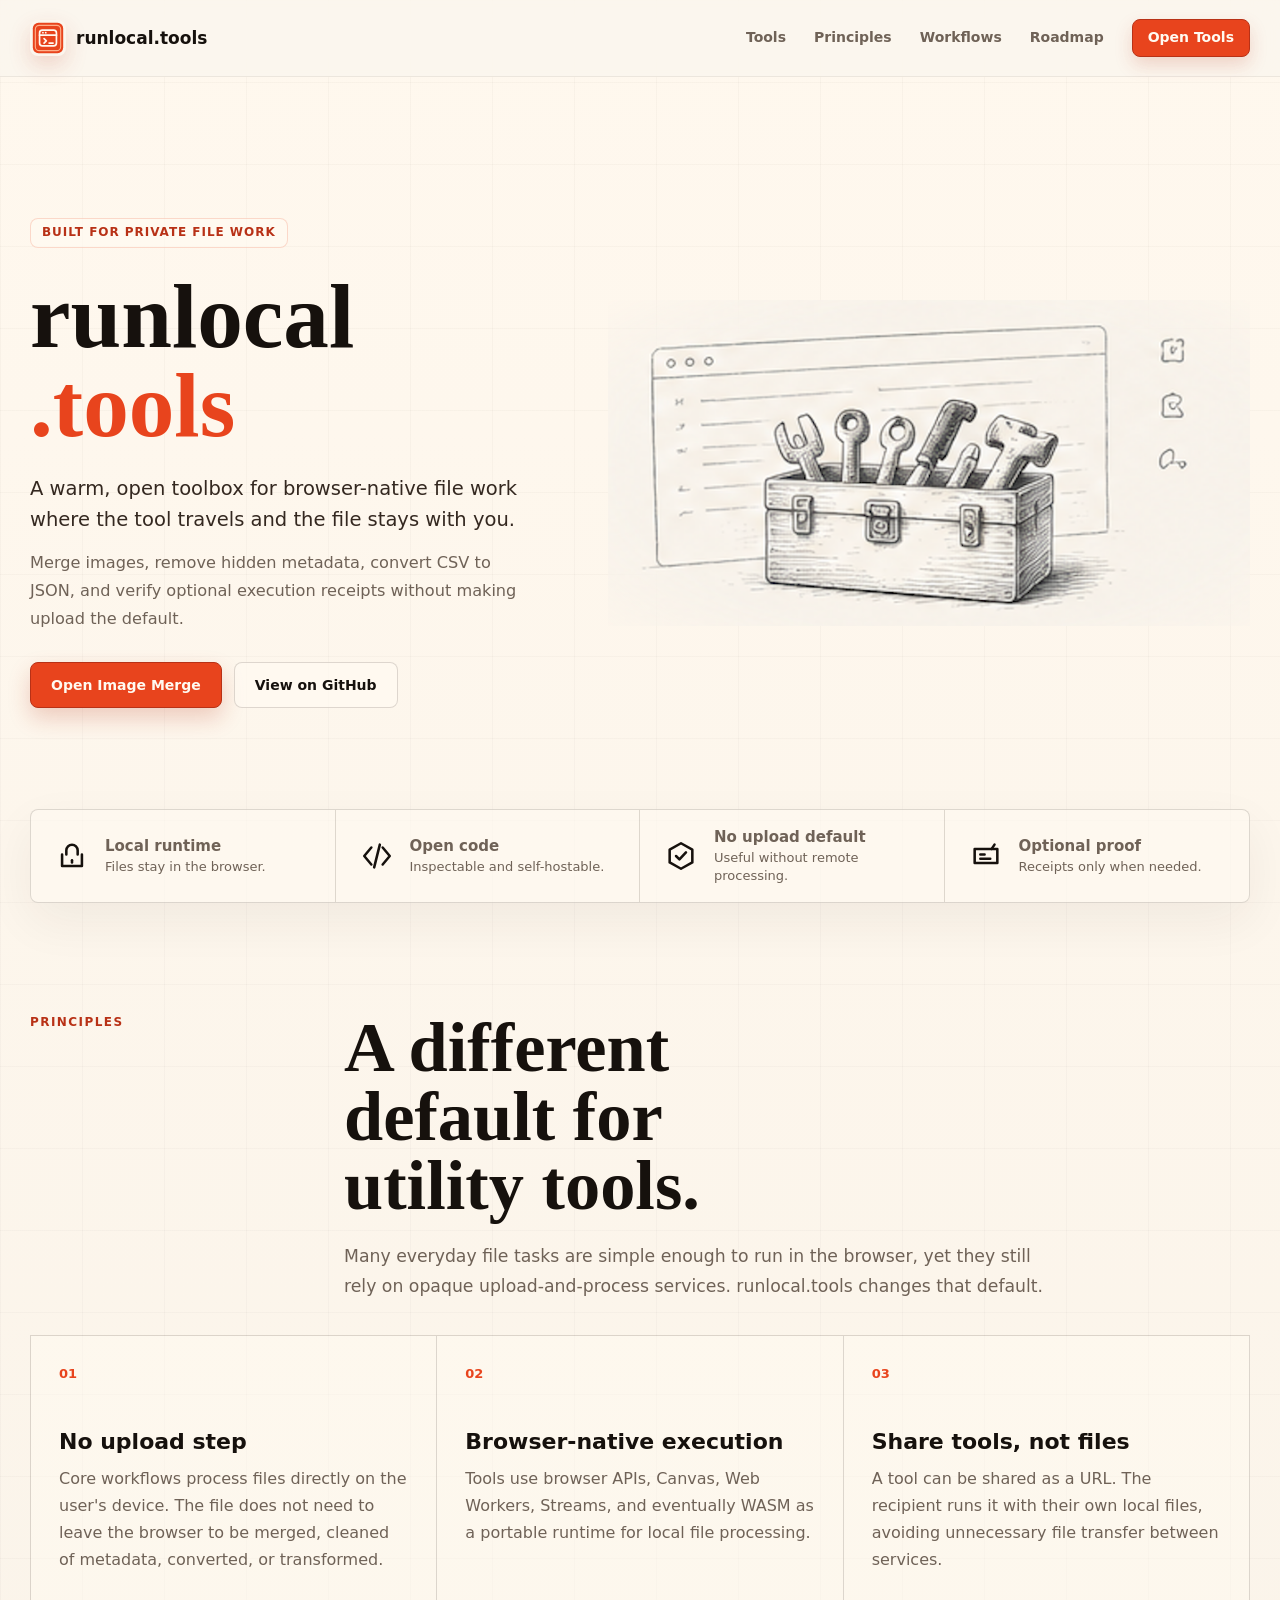
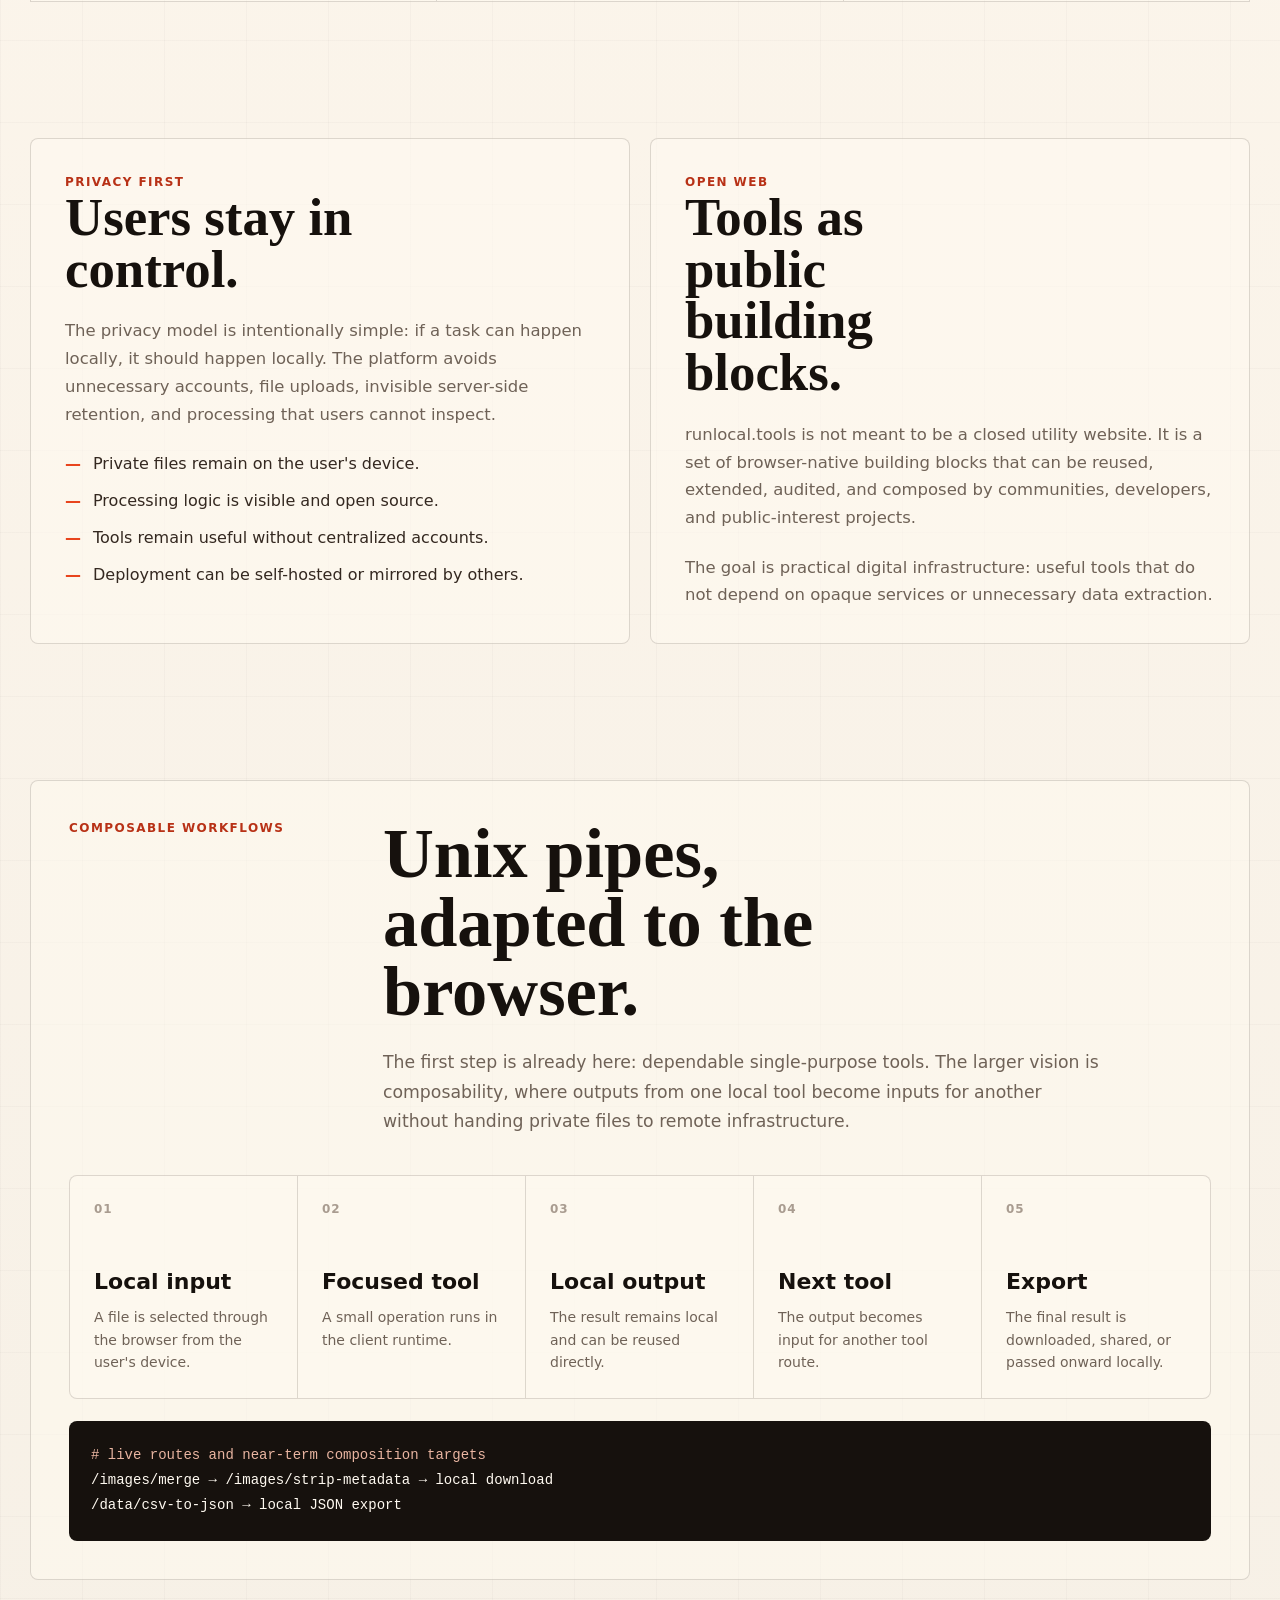
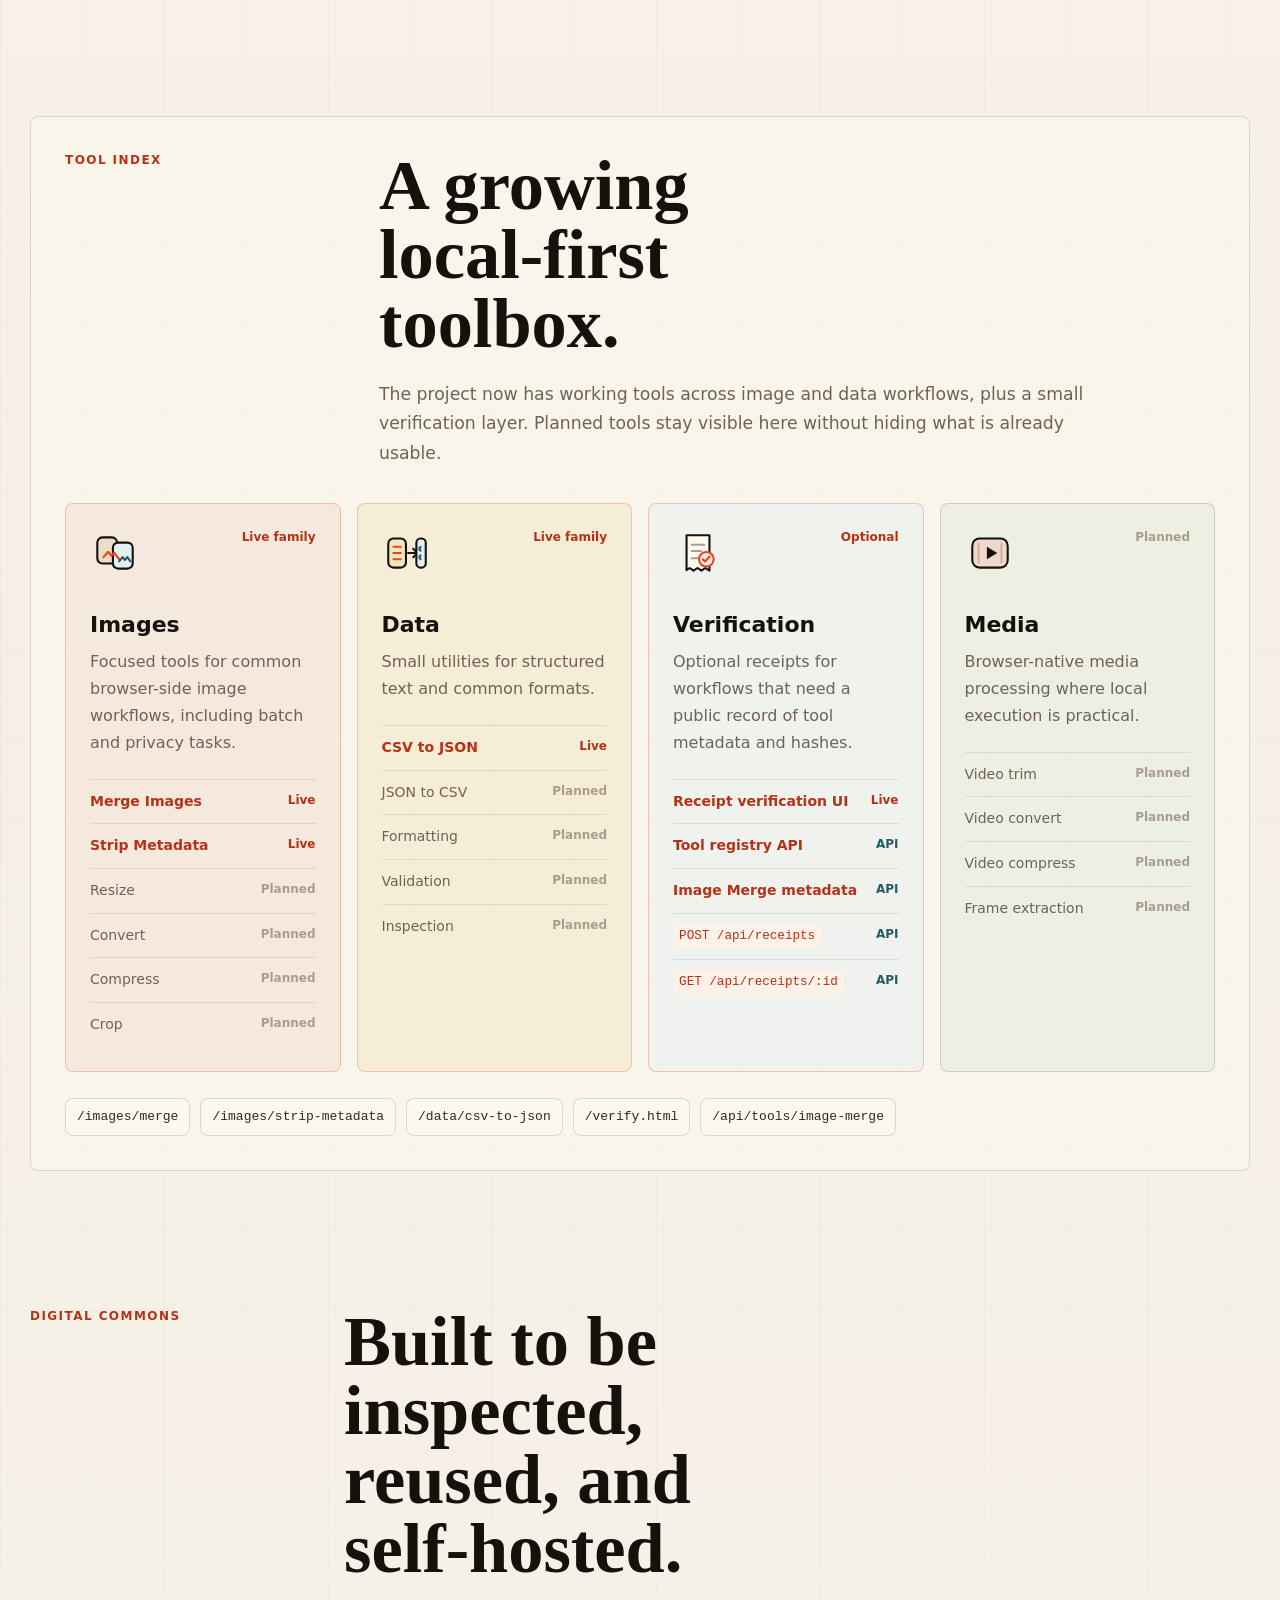
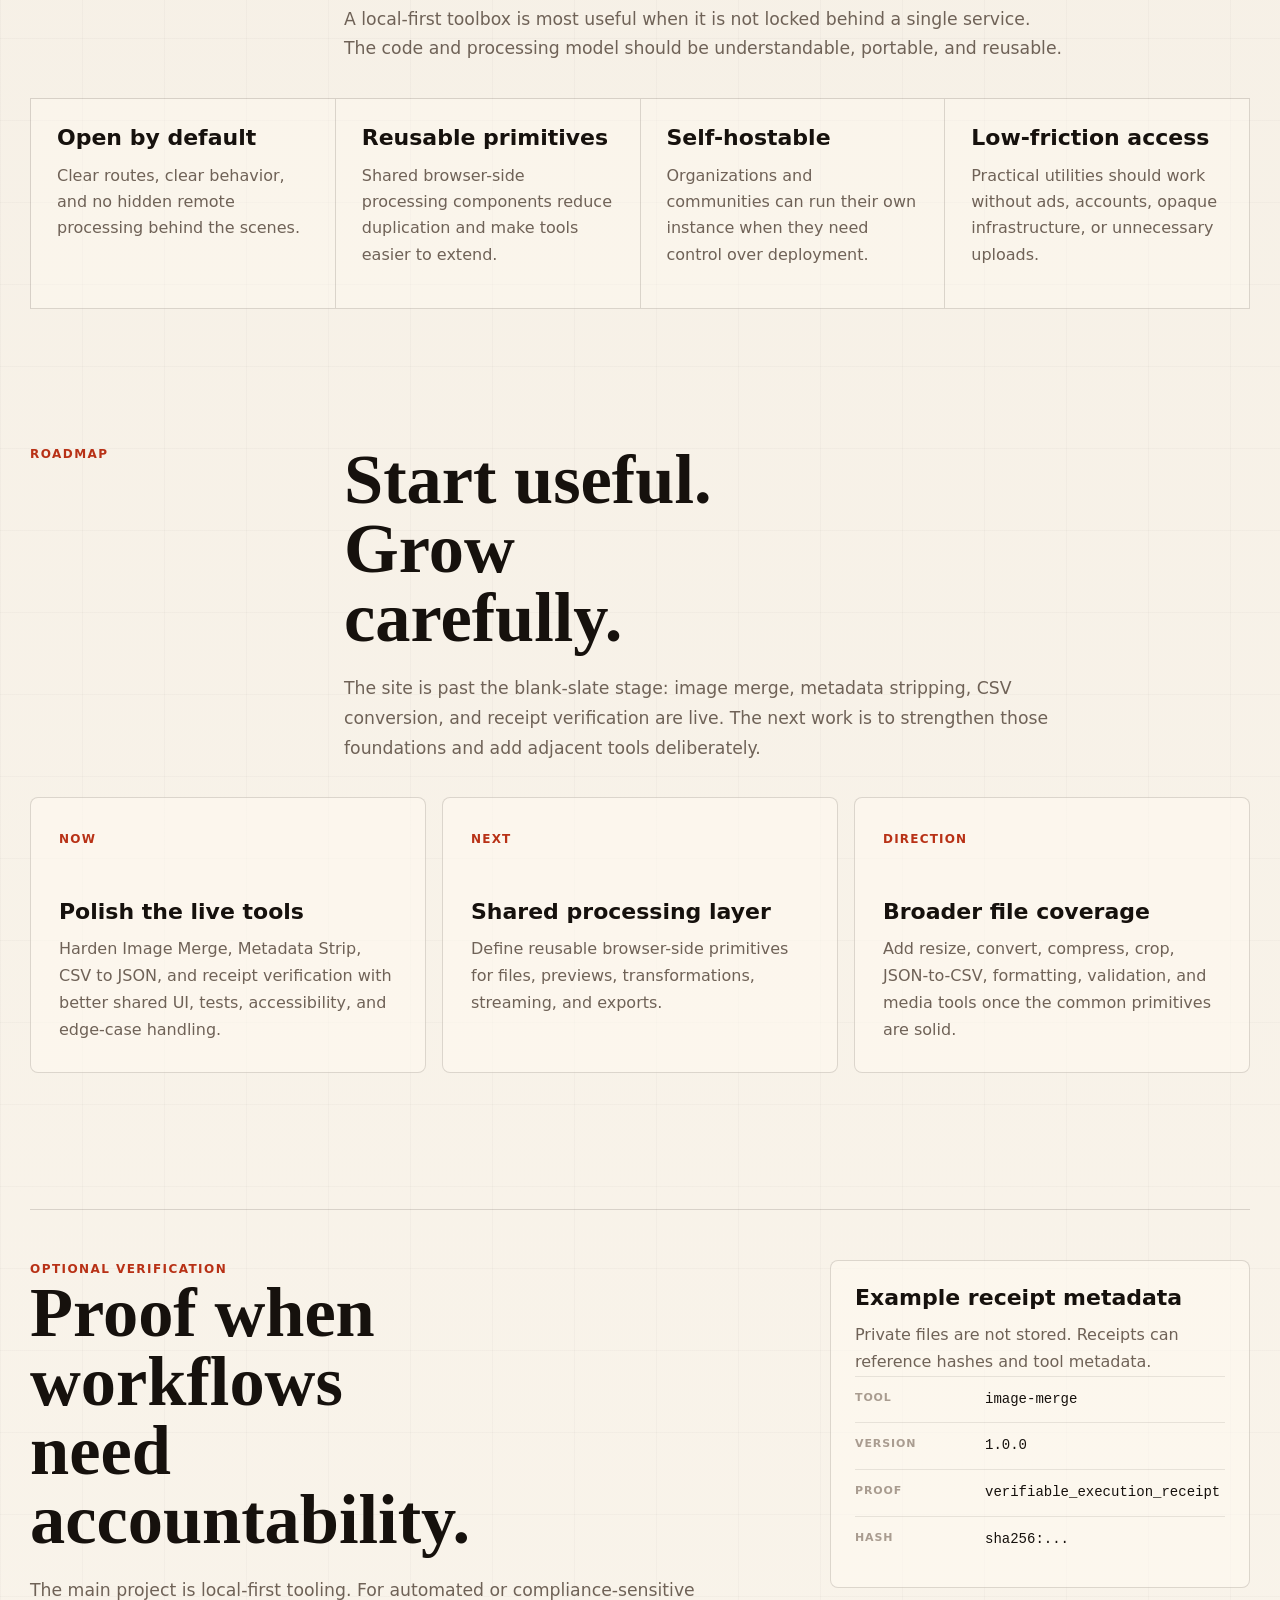
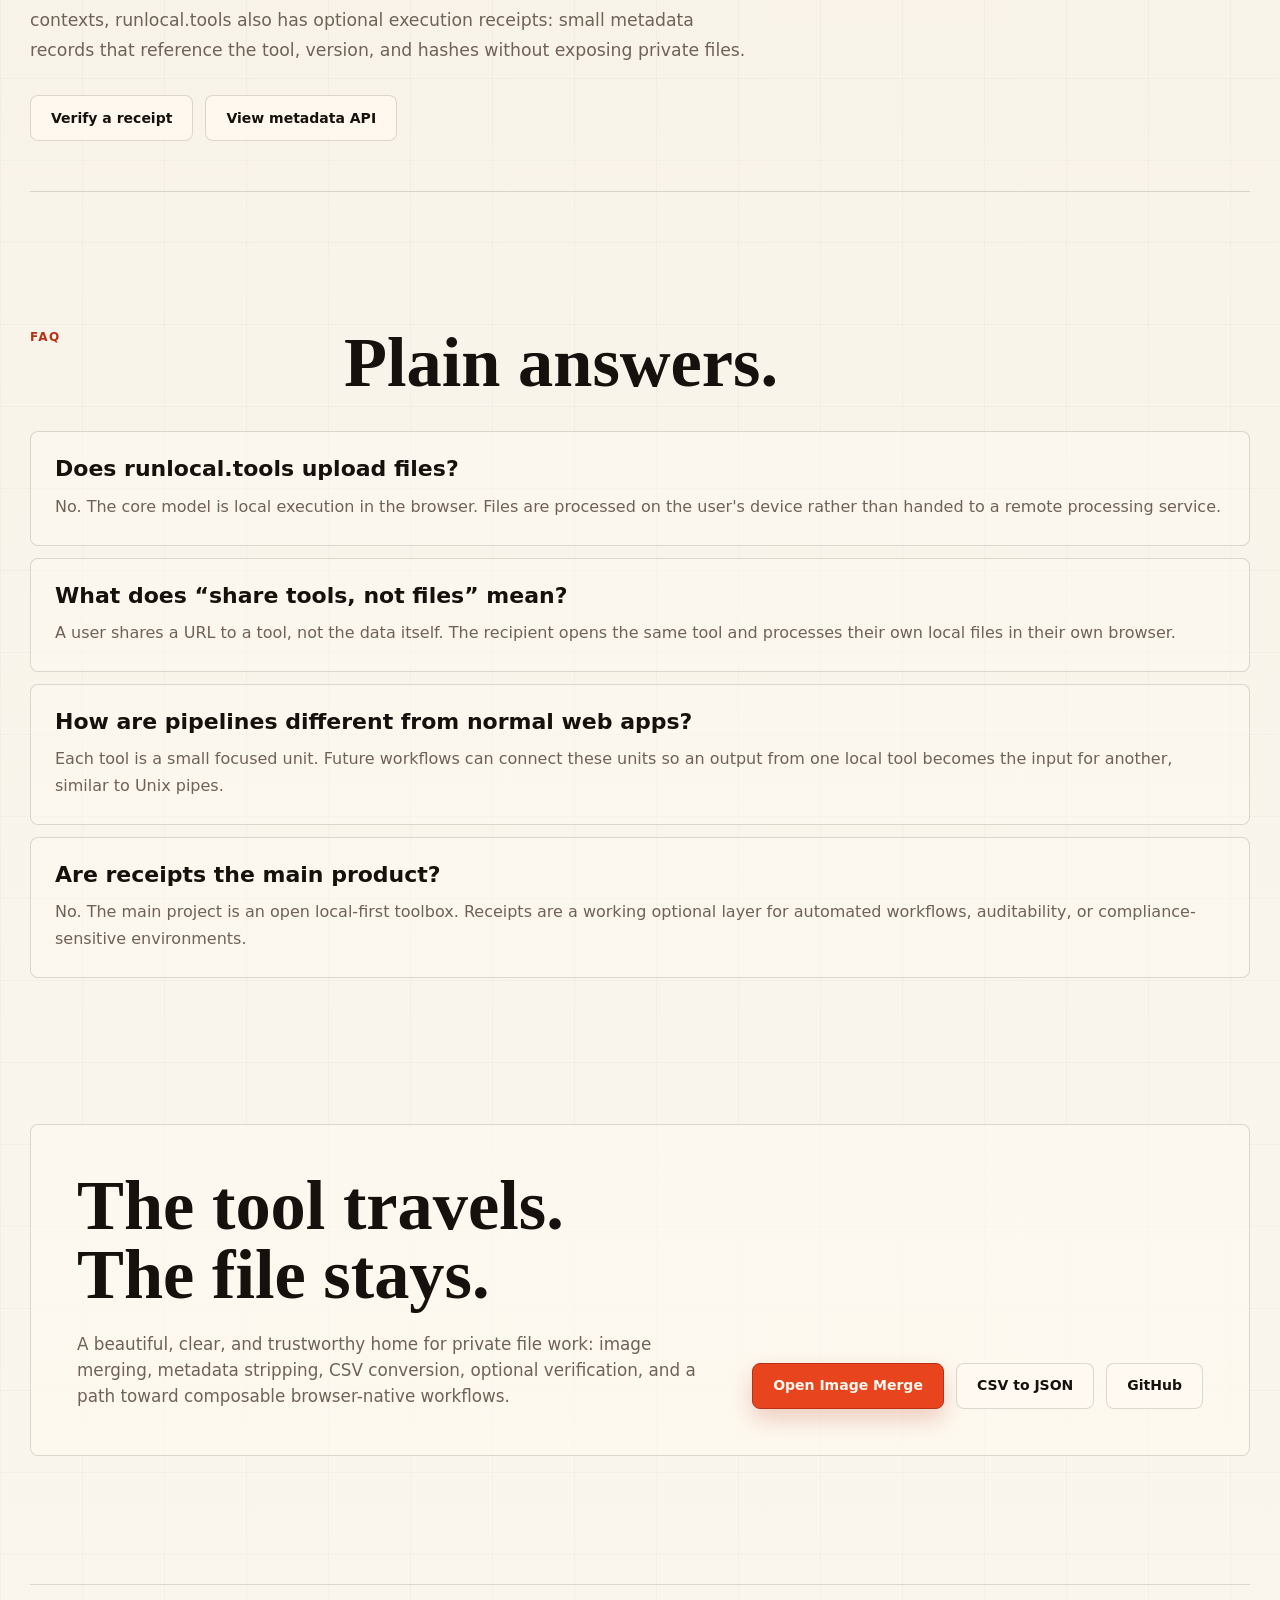
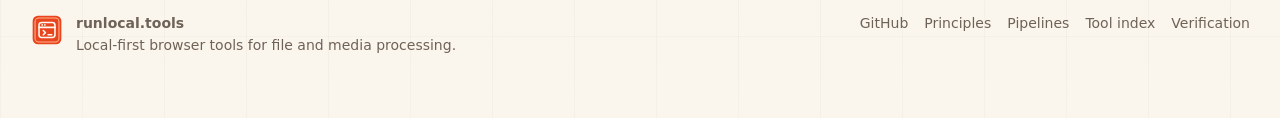
==== commit 47c0bd40: "cleanup" ====
--- a/index.html
+++ b/index.html
@@ -1381,7 +1381,8 @@
               <p>Optional receipts for workflows that need a public record of tool metadata and hashes.</p>
               <ul class="tool-list">
                 <li><a href="/verify.html">Receipt verification UI</a><span class="status status-live">Live</span></li>
-                <li><a href="/api/tools/image-merge">Tool metadata API</a><span class="status status-api">API</span></li>
+                <li><a href="/api/tools">Tool registry API</a><span class="status status-api">API</span></li>
+                <li><a href="/api/tools/image-merge">Image Merge metadata</a><span class="status status-api">API</span></li>
                 <li><code>POST /api/receipts</code><span class="status status-api">API</span></li>
                 <li><code>GET /api/receipts/:id</code><span class="status status-api">API</span></li>
               </ul>
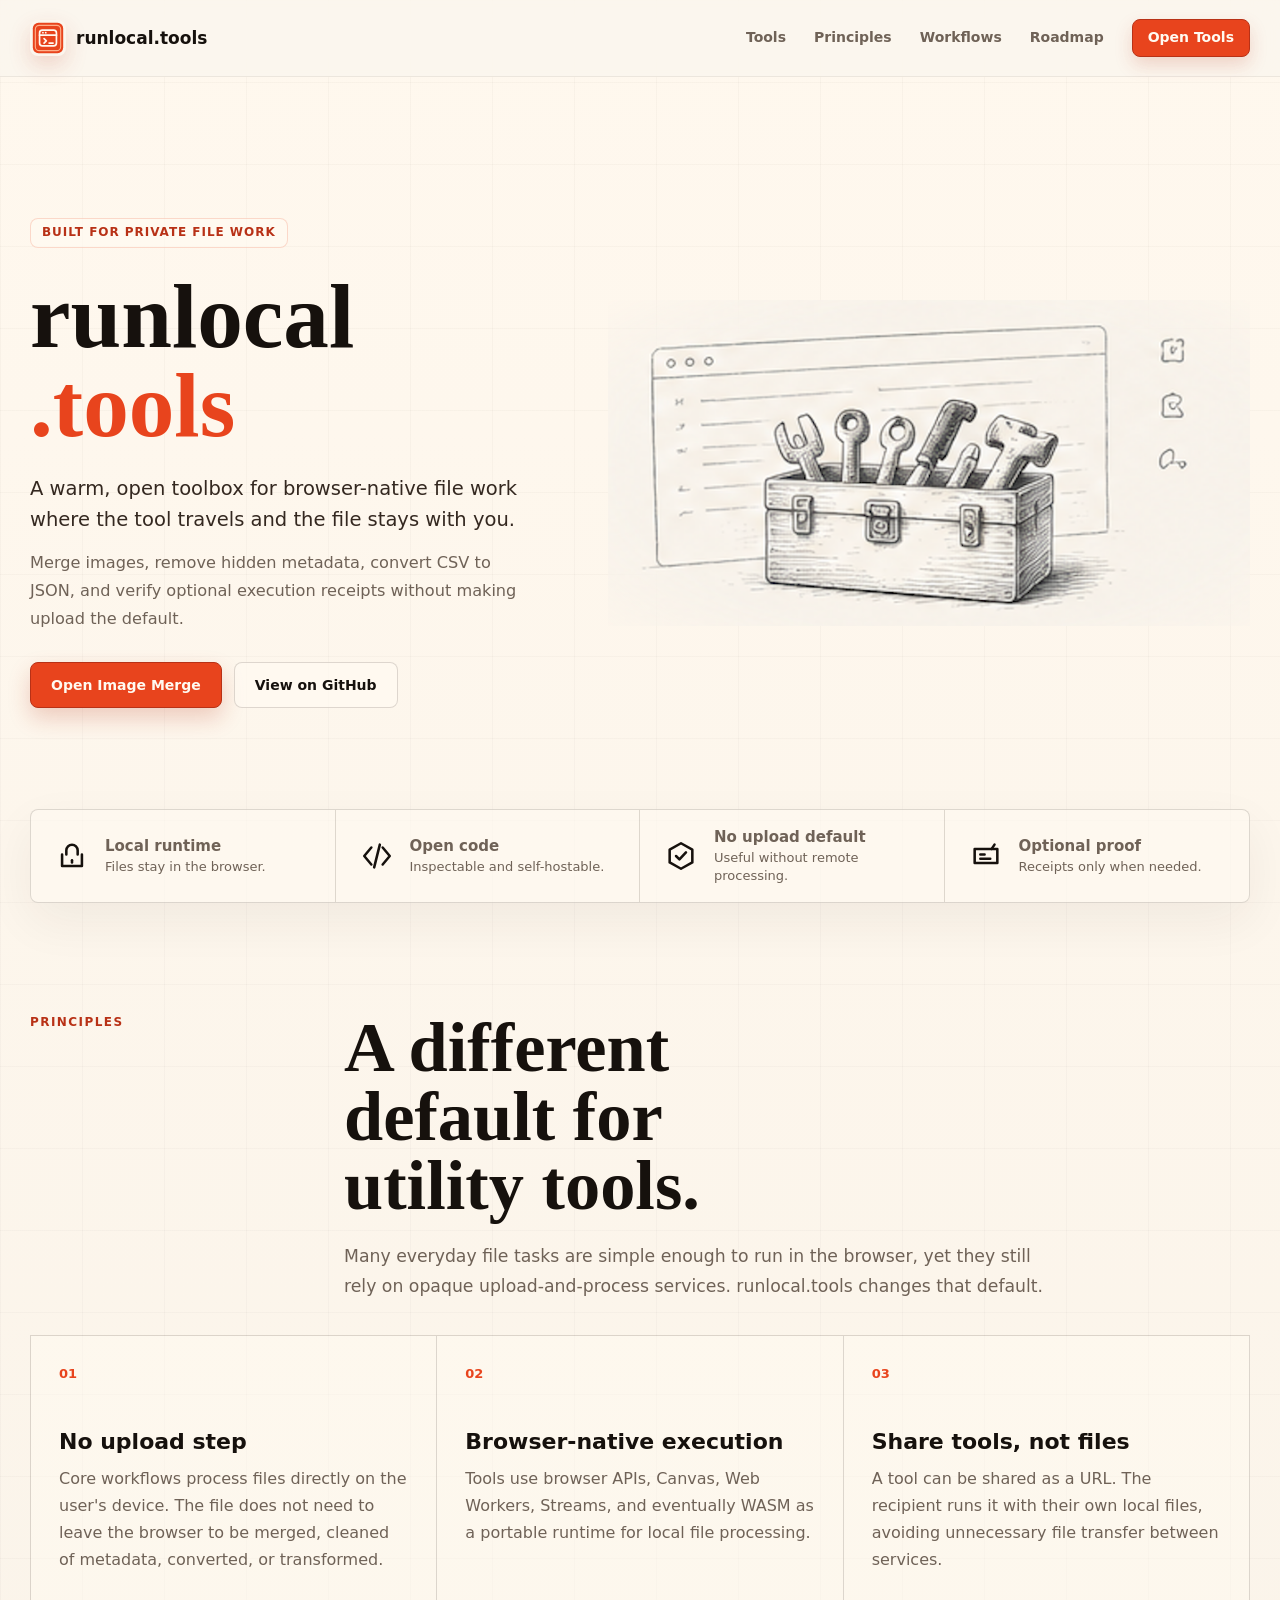
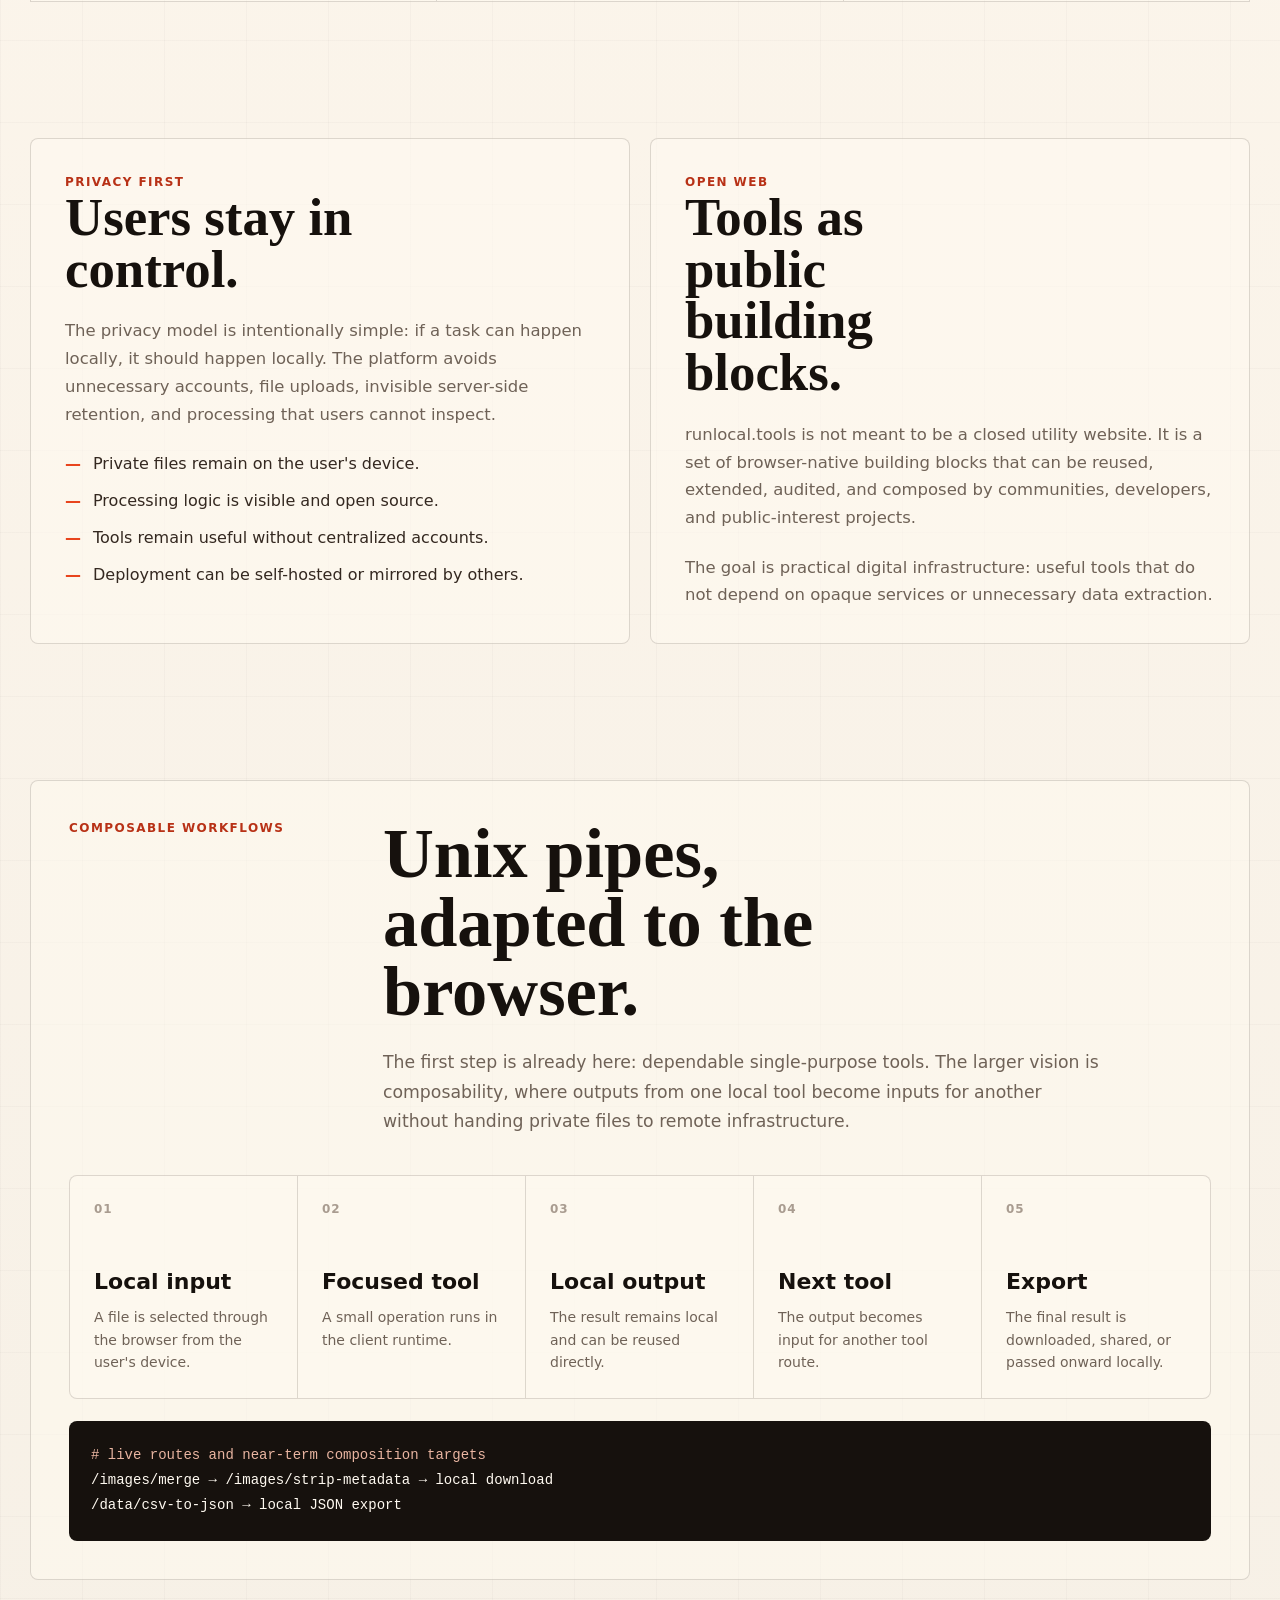
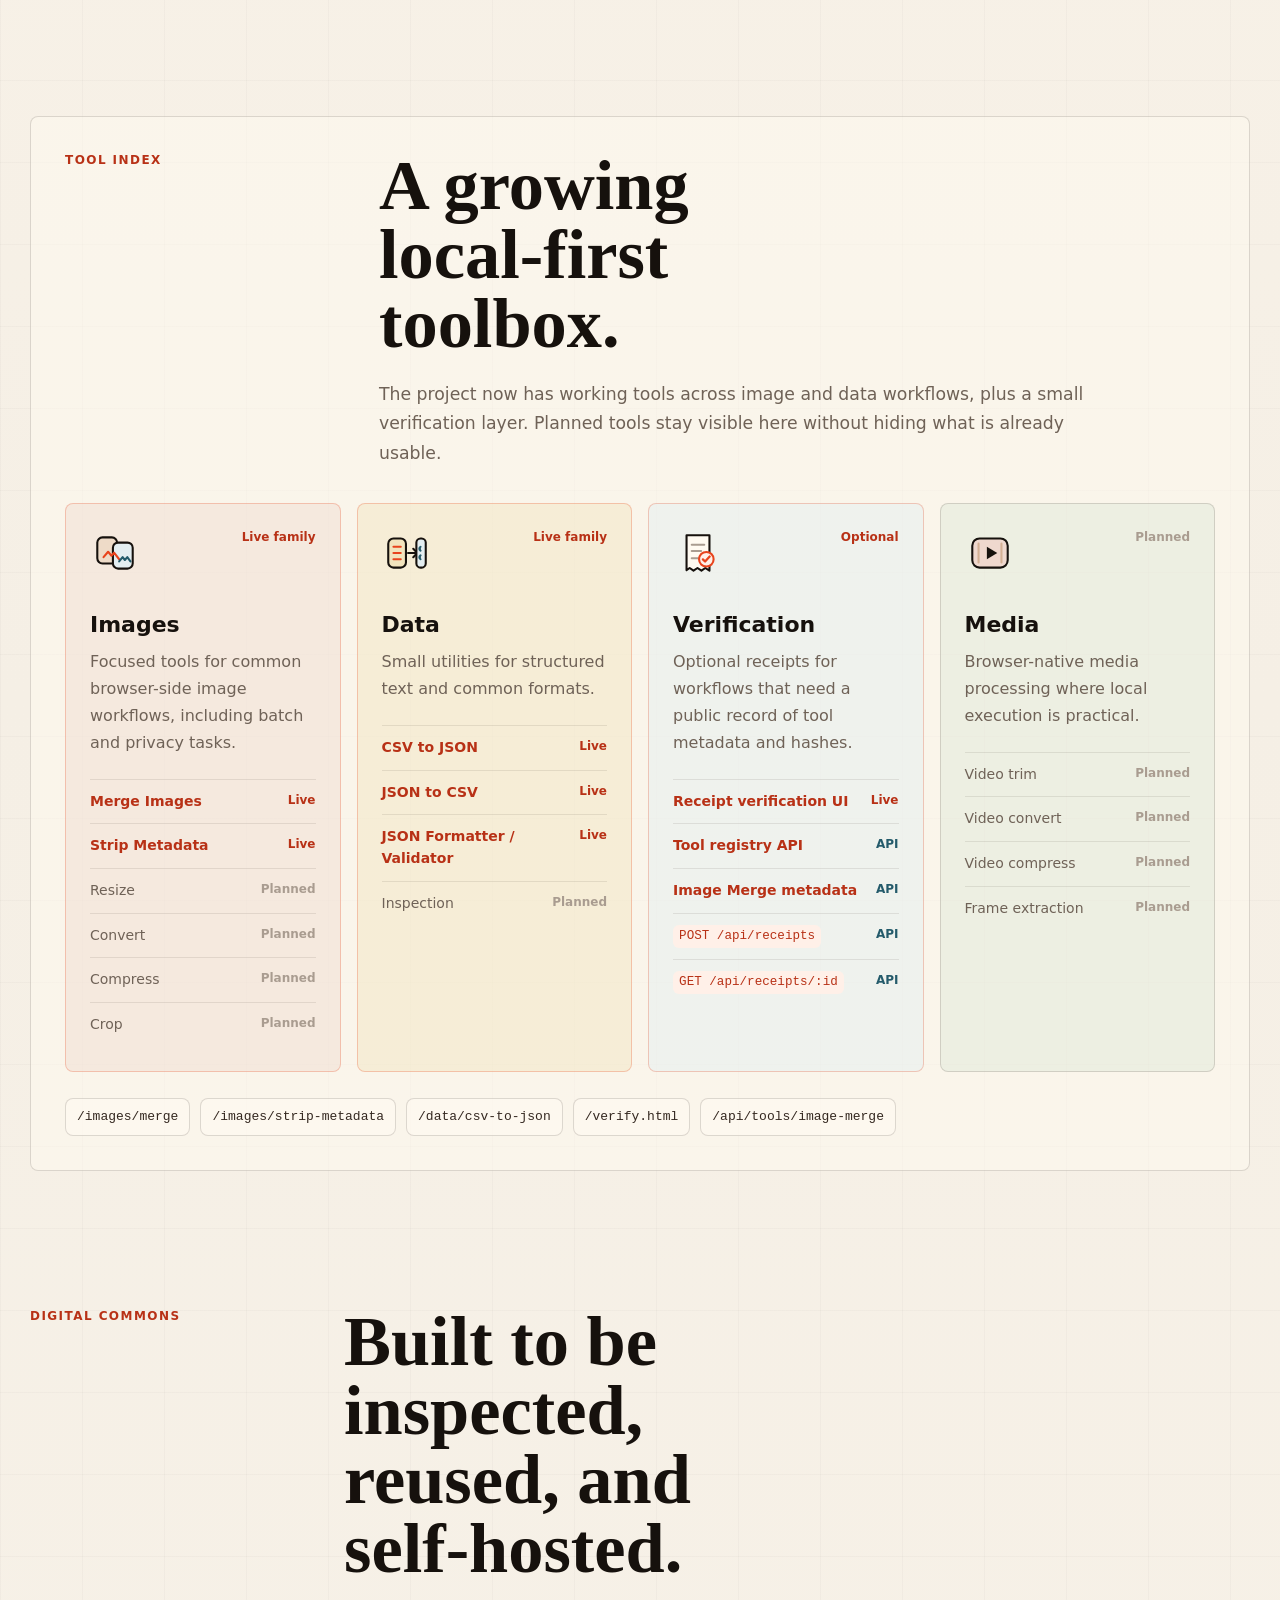
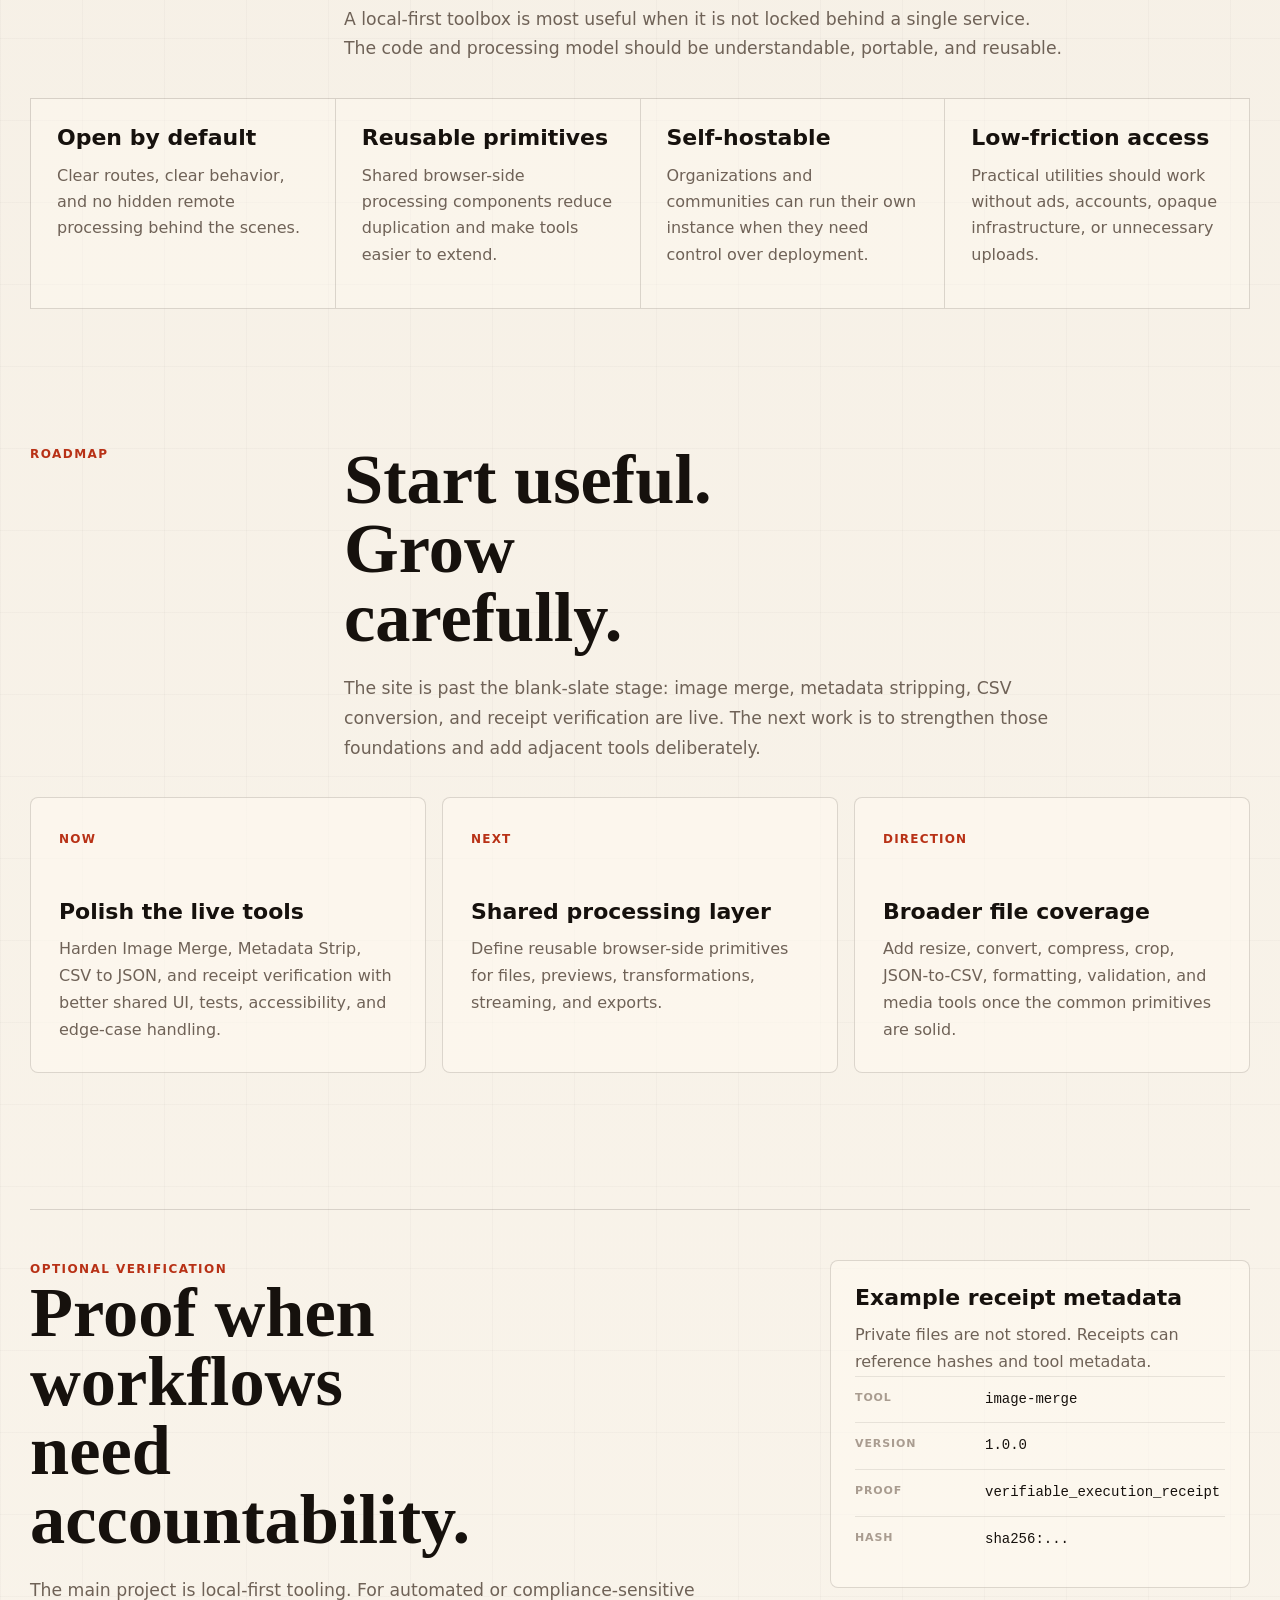
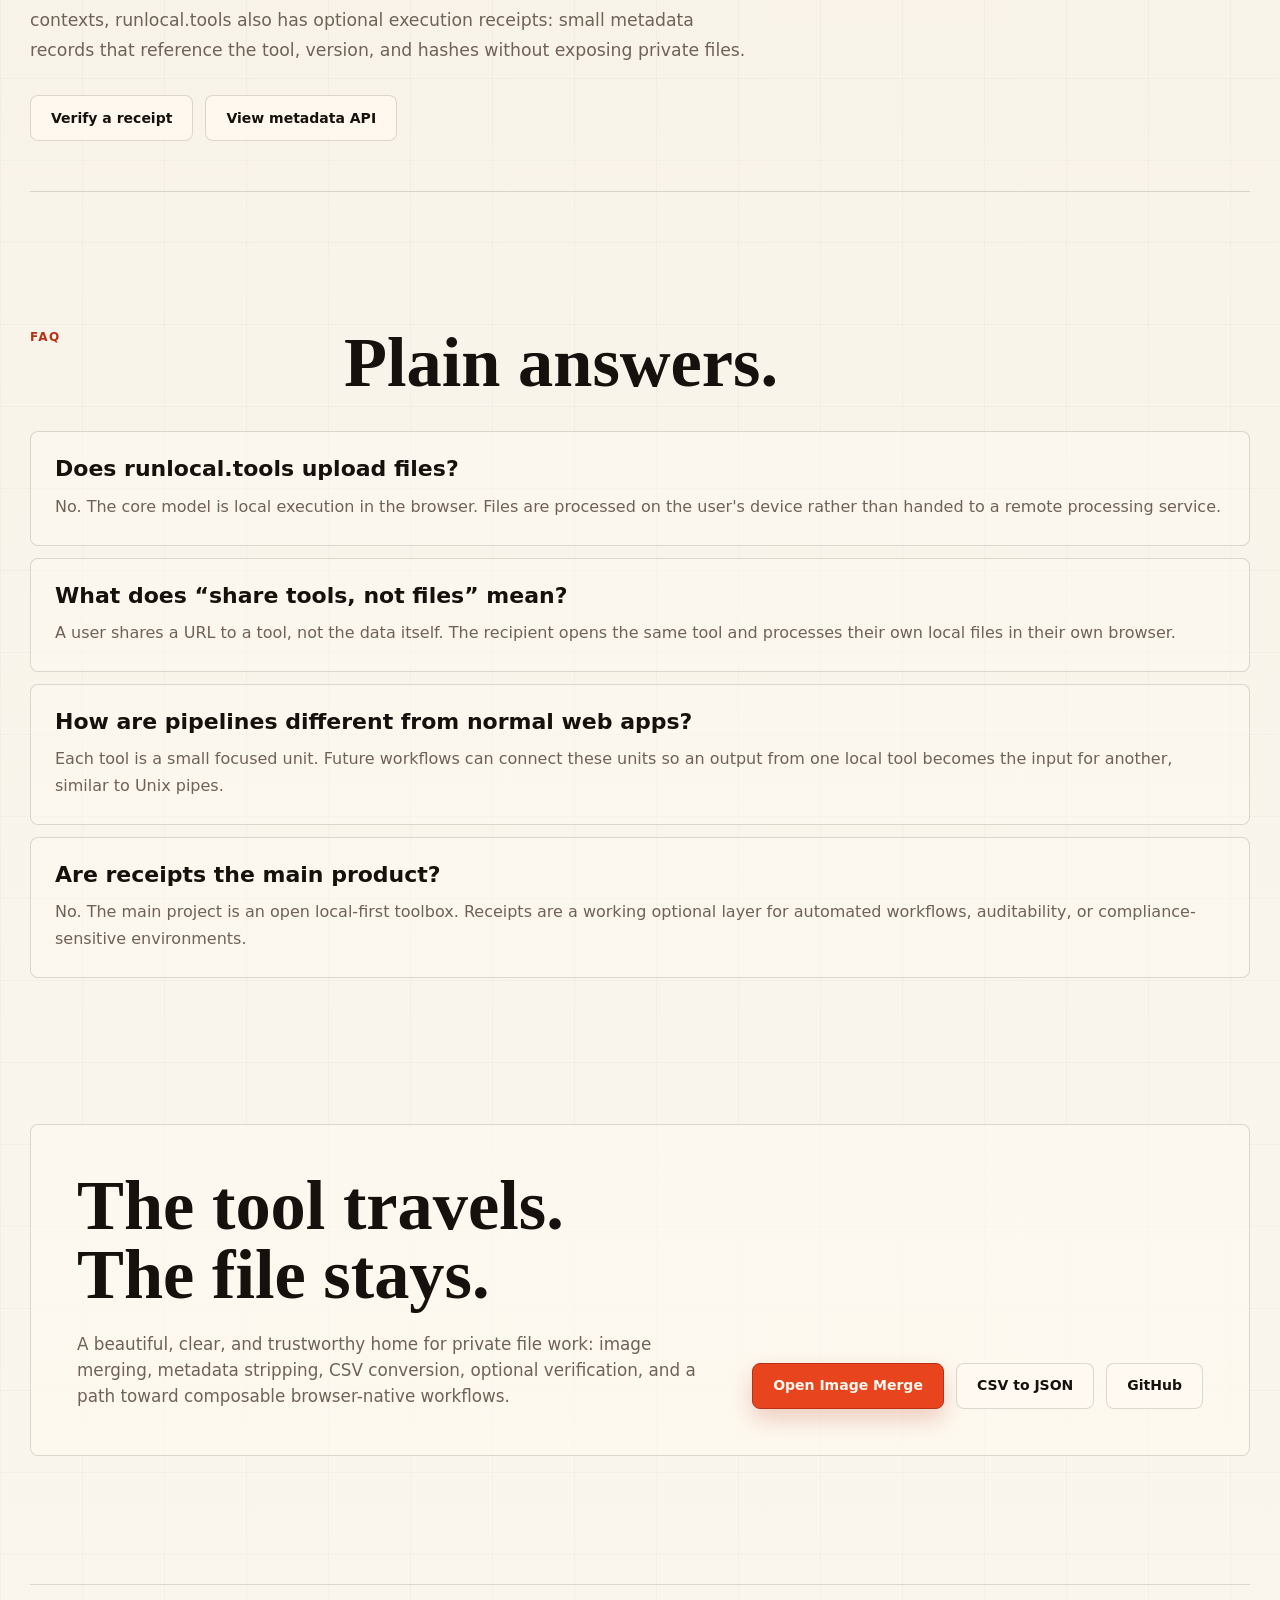
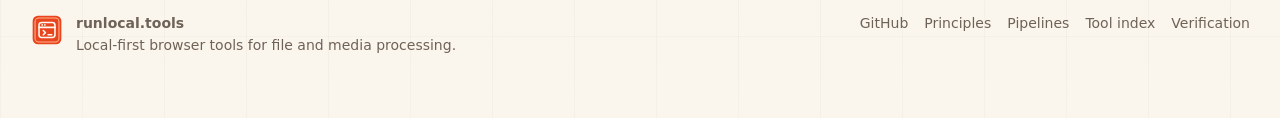
==== commit 4bfbbbc3: "new tools" ====
--- a/index.html
+++ b/index.html
@@ -1365,9 +1365,8 @@
               <p>Small utilities for structured text and common formats.</p>
               <ul class="tool-list">
                 <li><a href="/data/csv-to-json/">CSV to JSON</a><span class="status status-live">Live</span></li>
-                <li>JSON to CSV <span class="status">Planned</span></li>
-                <li>Formatting <span class="status">Planned</span></li>
-                <li>Validation <span class="status">Planned</span></li>
+                <li><a href="/data/json-to-csv/">JSON to CSV</a><span class="status status-live">Live</span></li>
+                <li><a href="/data/json-formatter/">JSON Formatter / Validator</a><span class="status status-live">Live</span></li>
                 <li>Inspection <span class="status">Planned</span></li>
               </ul>
             </article>
